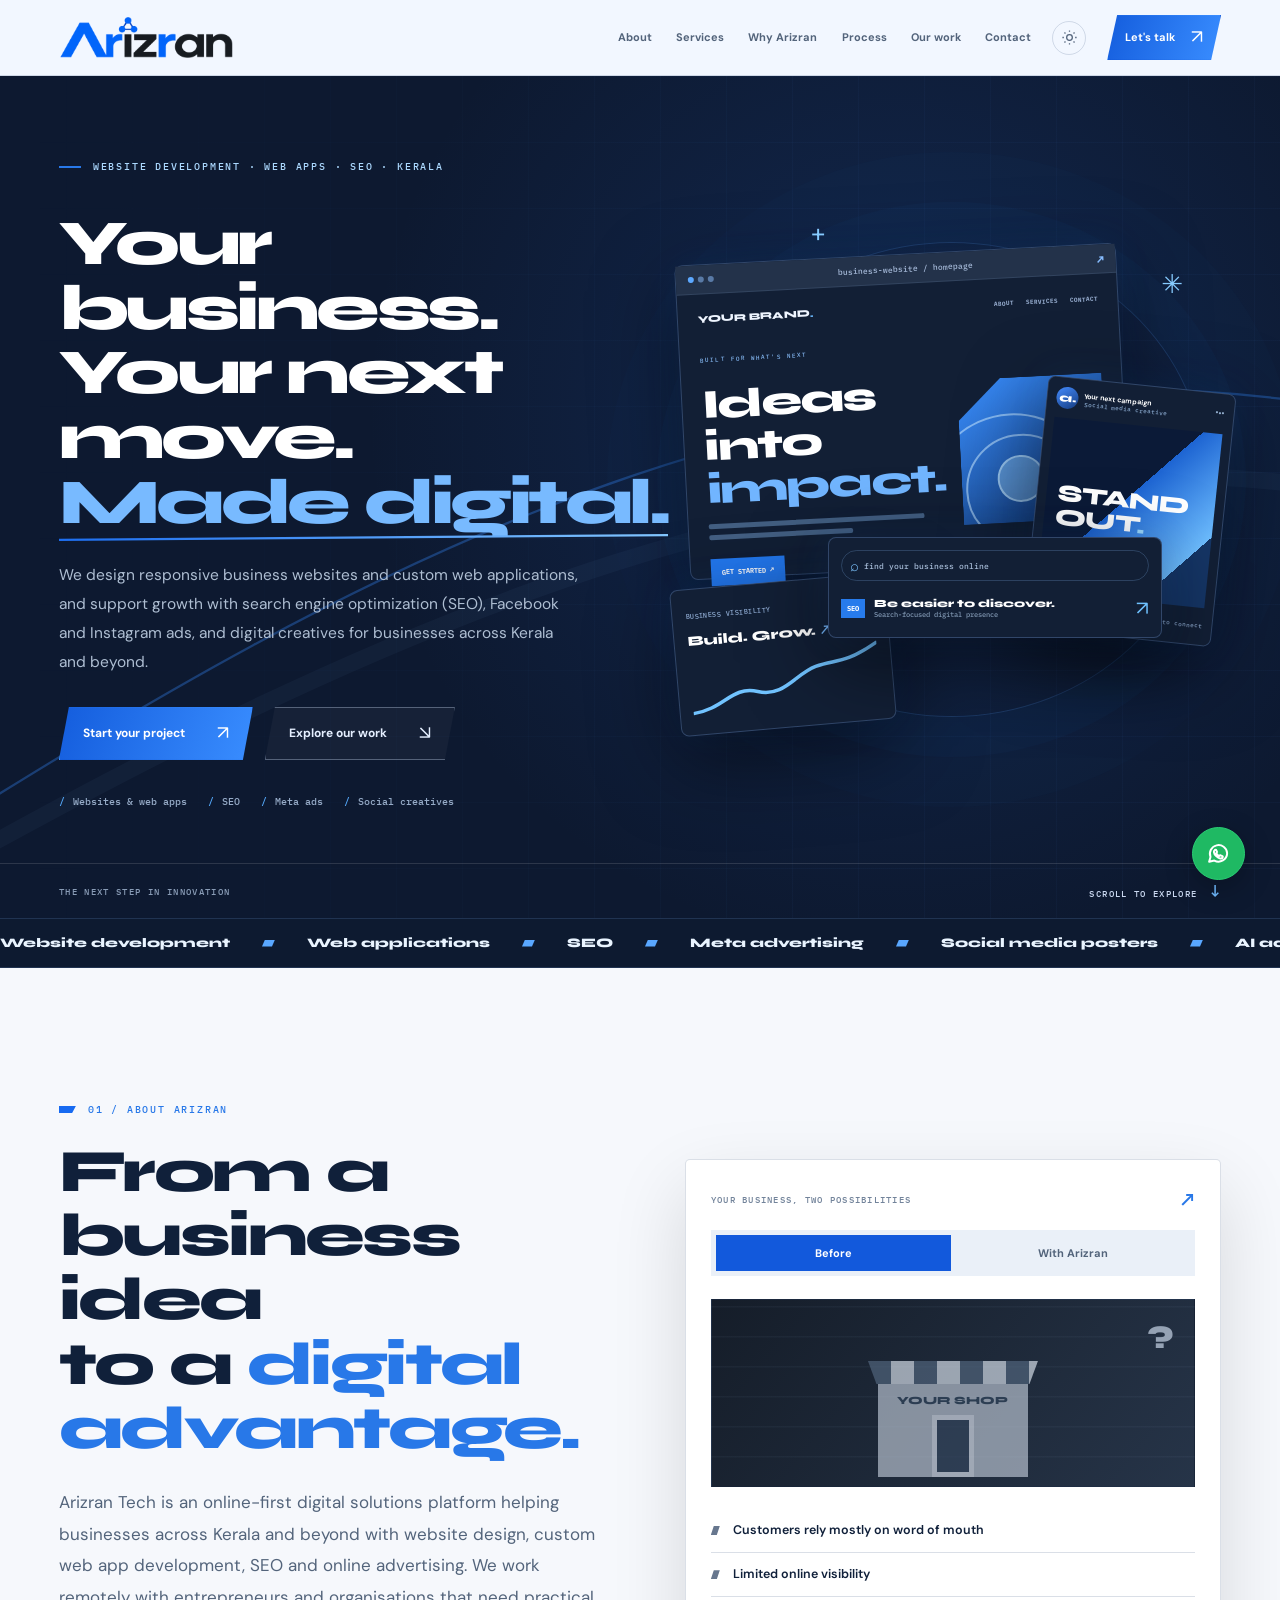
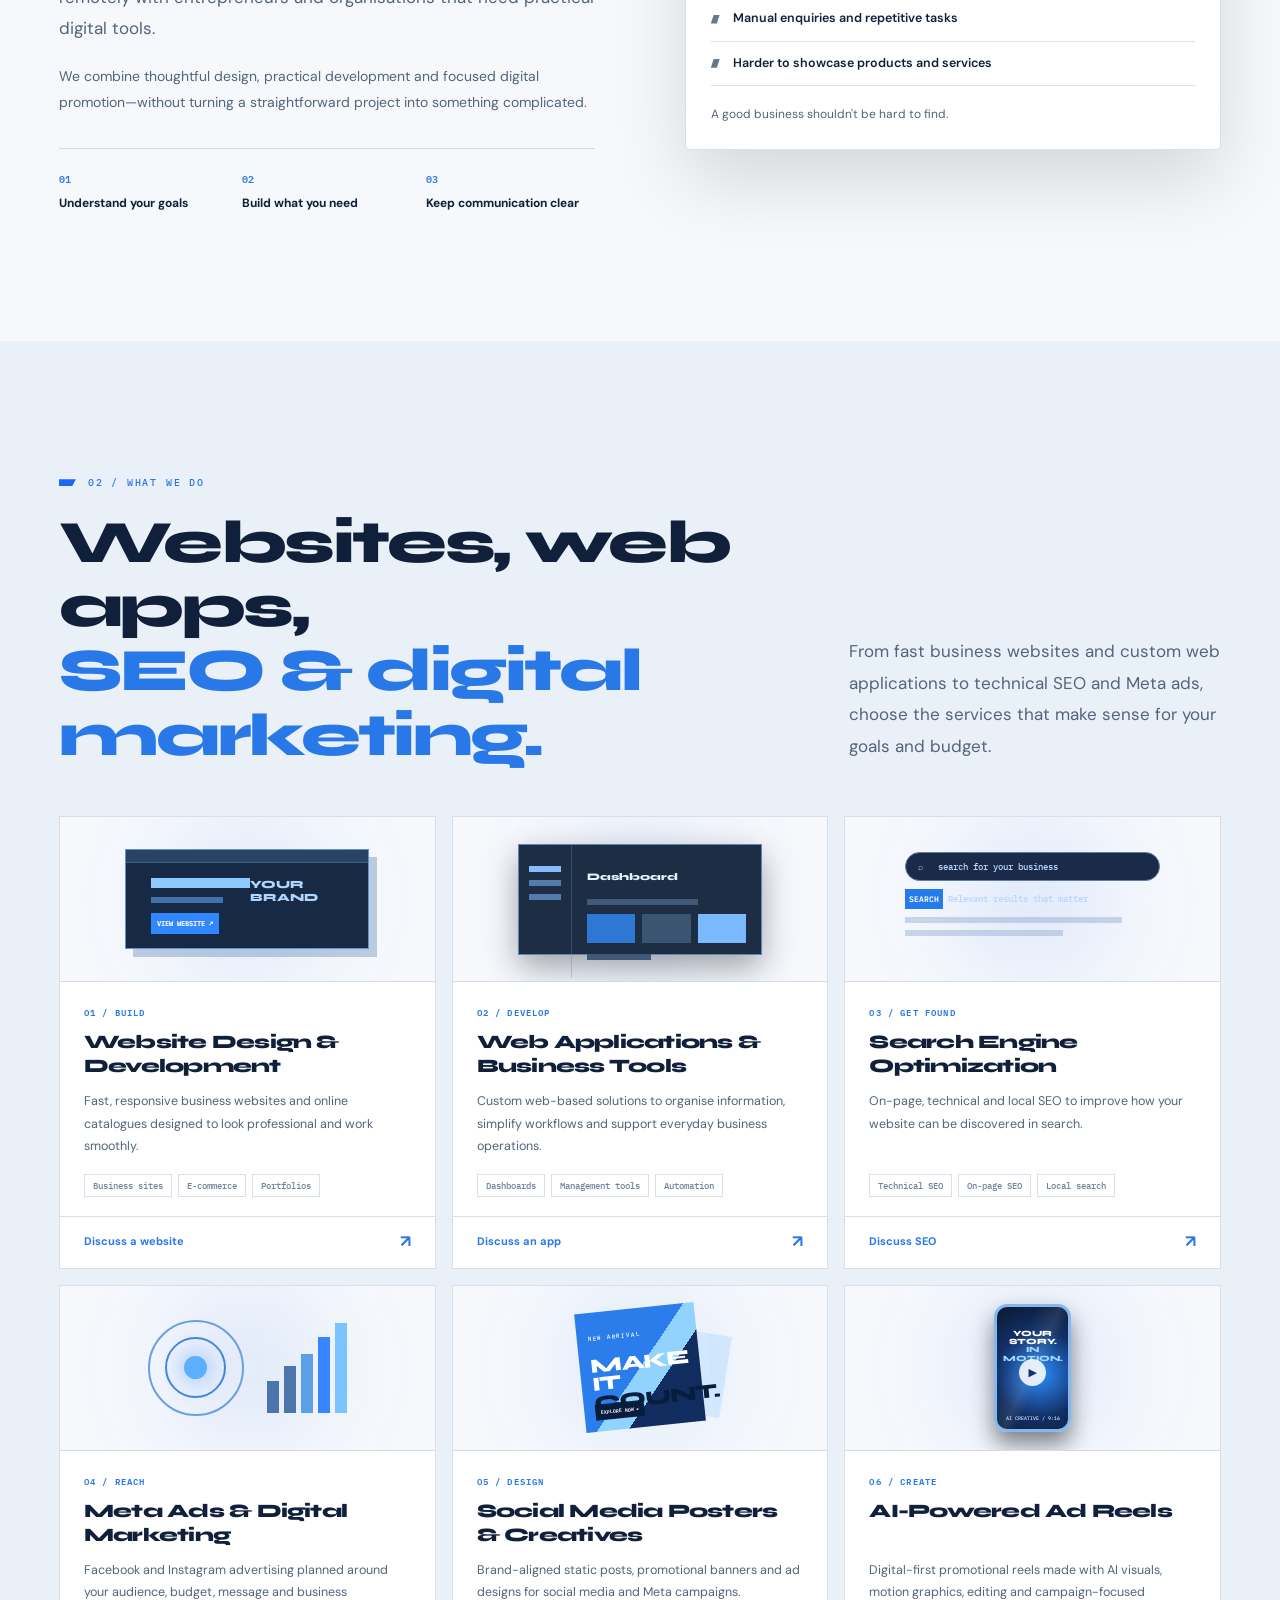
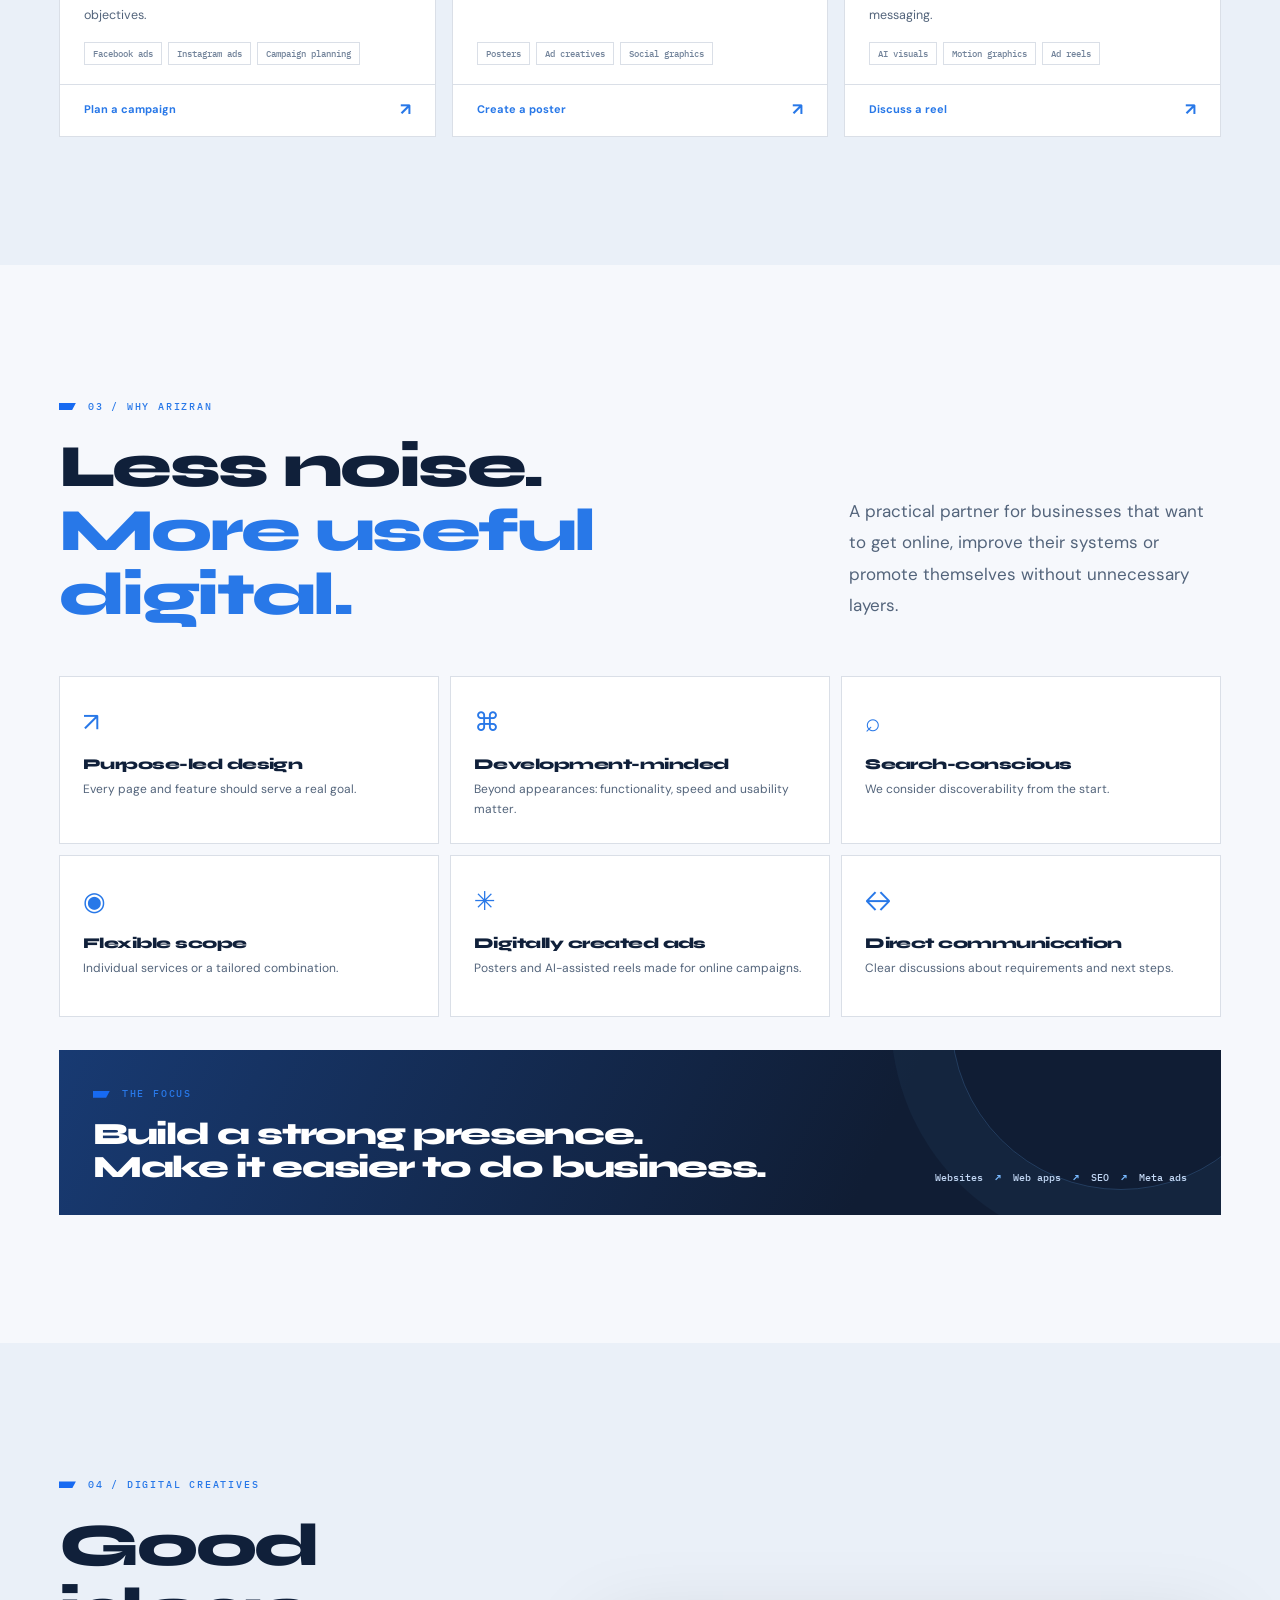
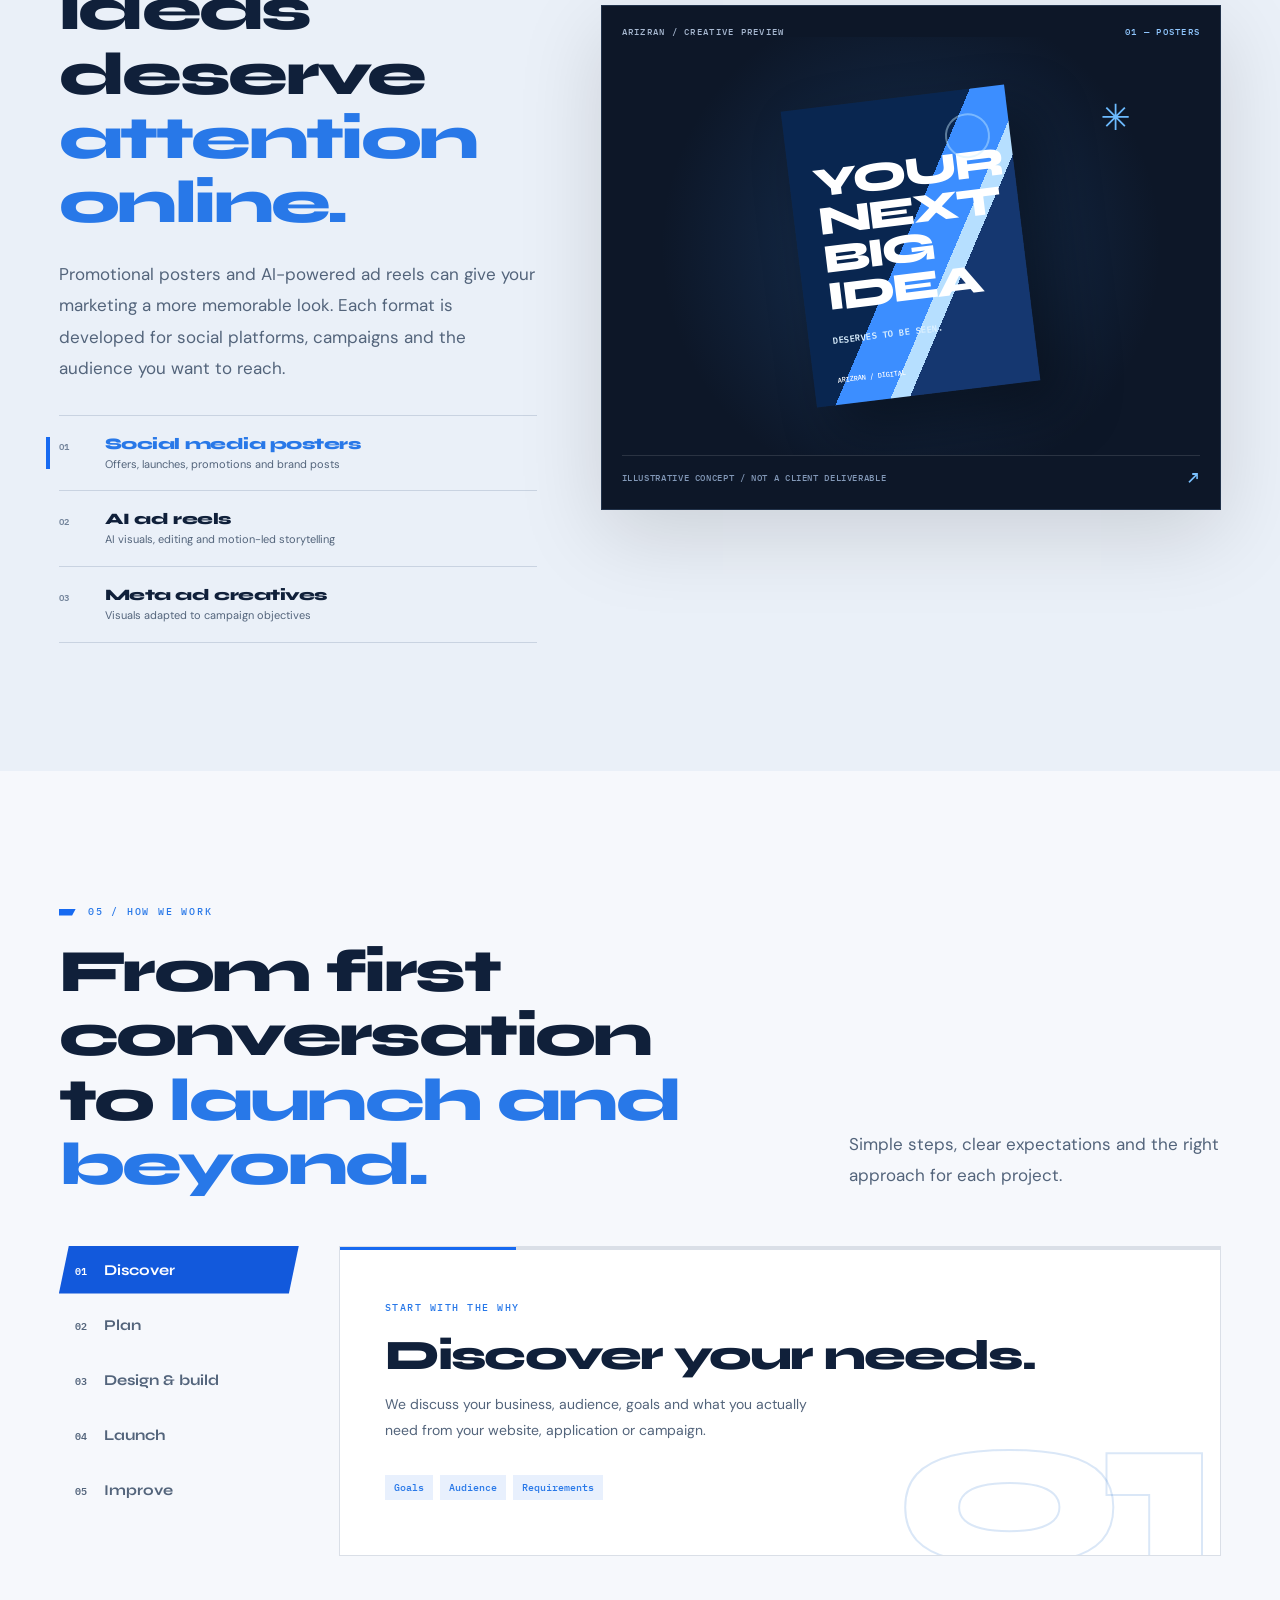
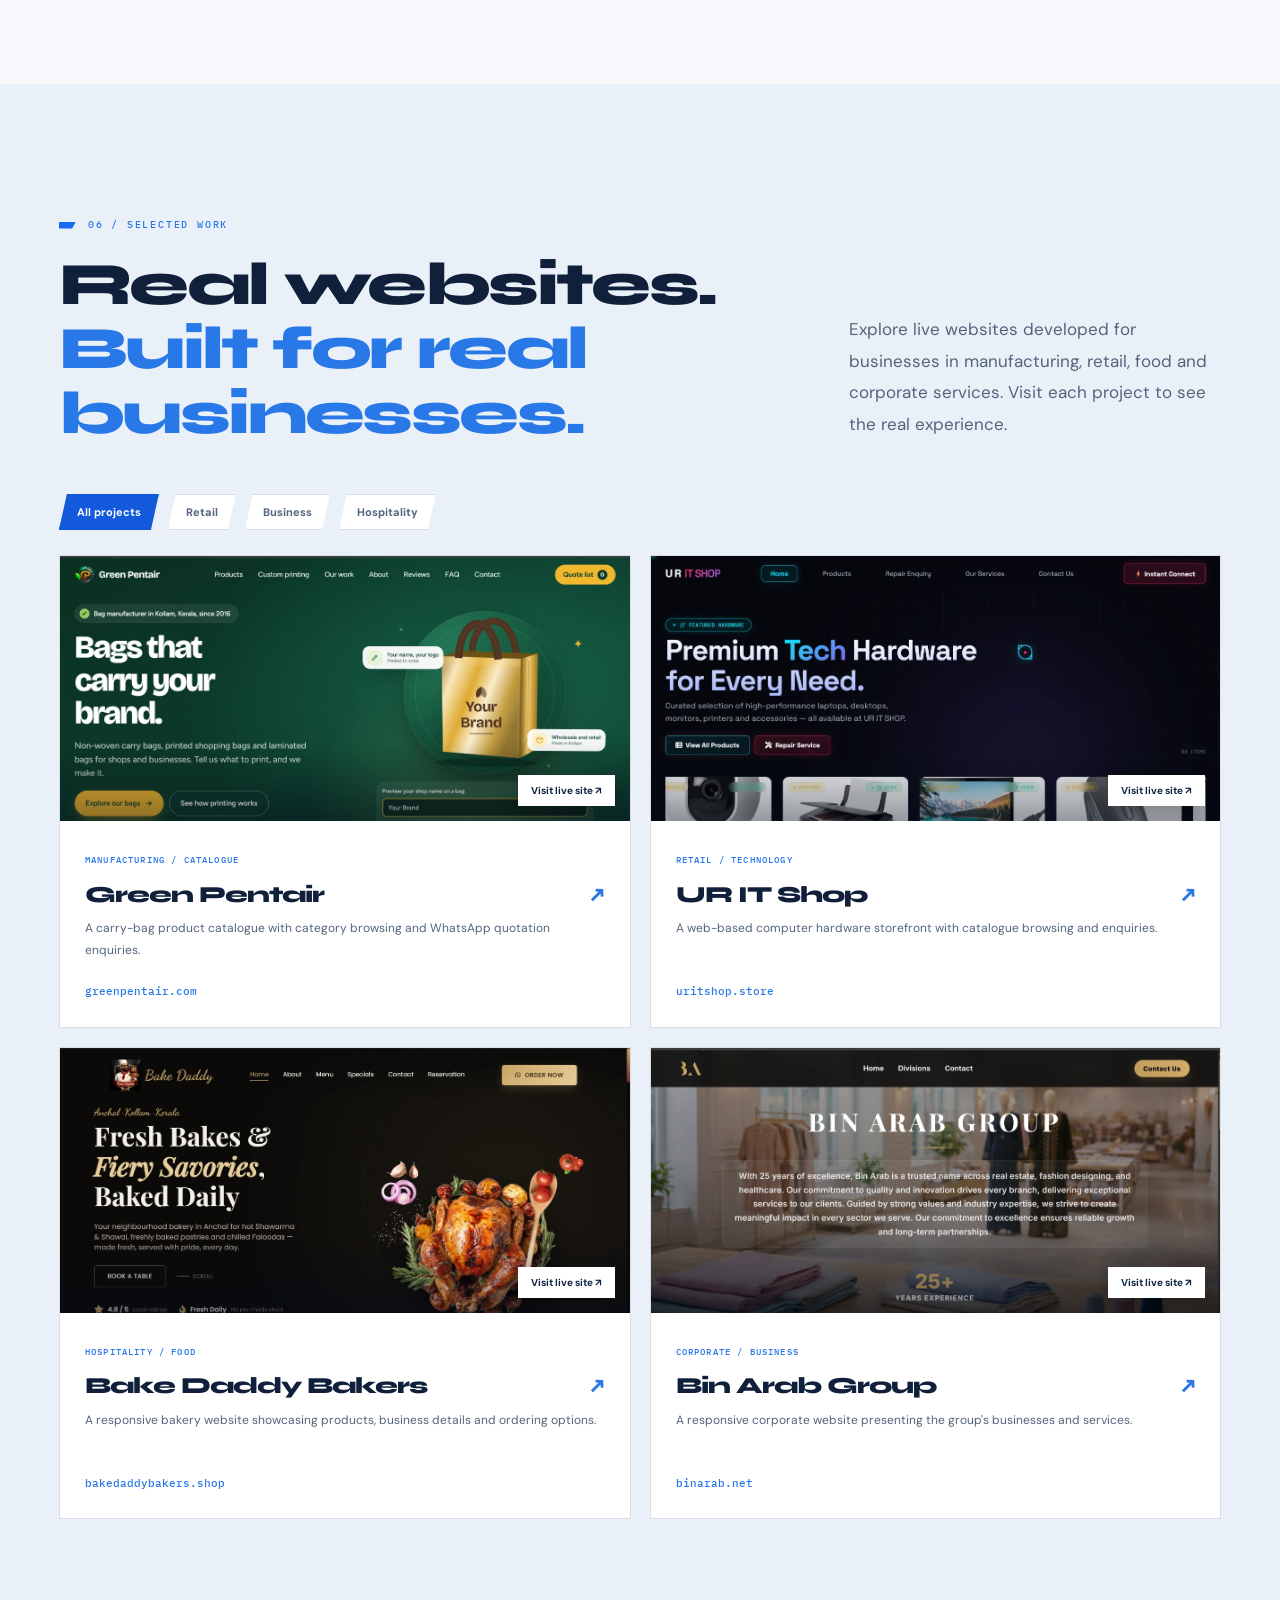
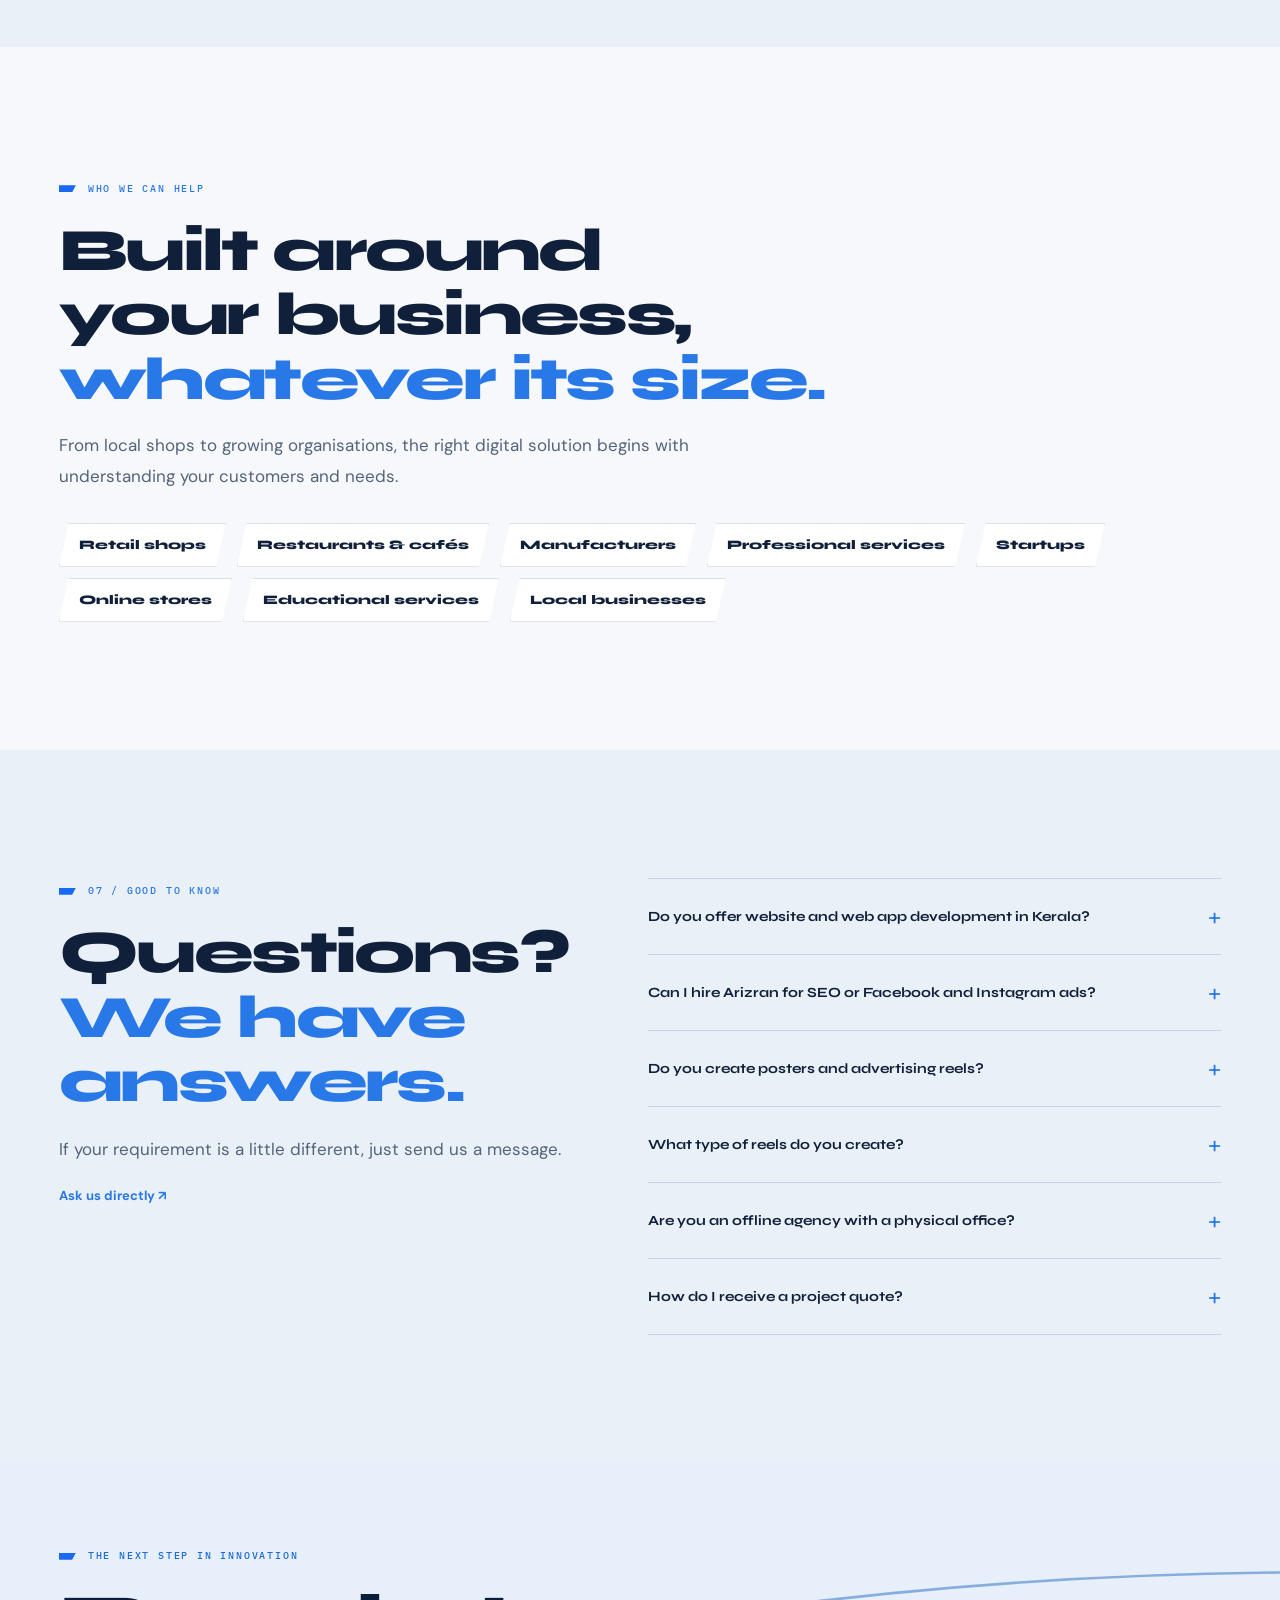
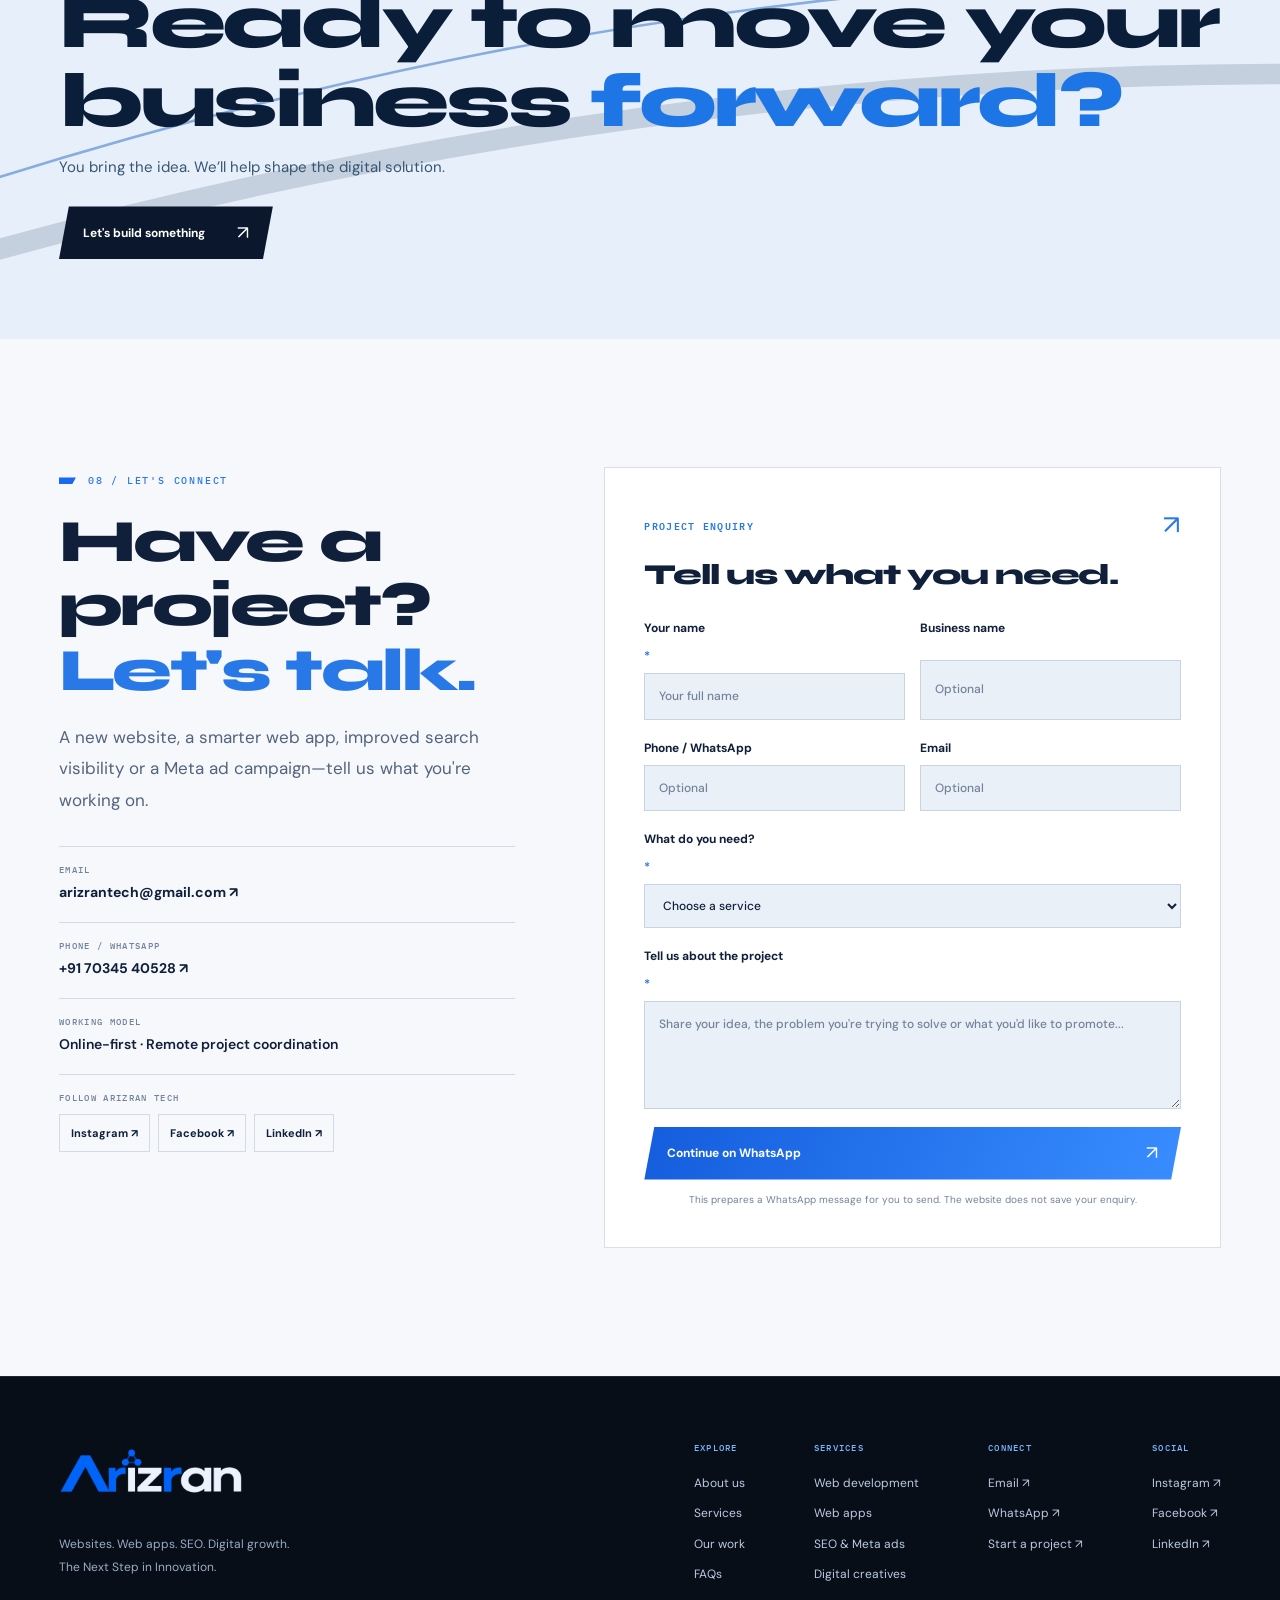
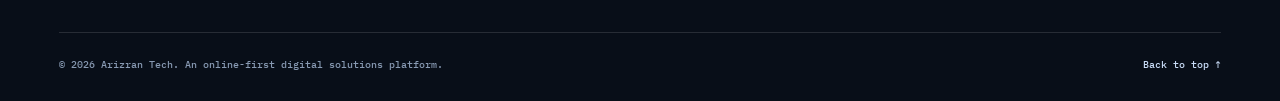
==== index.html @ c880c3d4 "Initial Arizran Tech website deployment" ====
<!doctype html>
<html lang="en-IN"  data-theme="light">
<head>
  <meta charset="utf-8">
  <meta name="viewport" content="width=device-width,initial-scale=1">
  <meta name="theme-color" content="#f6f8fc">
  <meta name="description" content="Arizran Tech builds responsive websites and custom web apps, with SEO, Meta ads, social media posters and AI ad reels for businesses across Kerala and beyond.">
  <meta name="robots" content="index,follow,max-image-preview:large">
  <link rel="canonical" href="https://www.arizrantech.com/">
  <meta property="og:type" content="website">
  <meta property="og:locale" content="en_IN">
  <meta property="og:site_name" content="Arizran Tech">
  <meta property="og:title" content="Website Development, Web Apps &amp; SEO in Kerala | Arizran Tech">
  <meta property="og:description" content="Arizran Tech builds responsive websites and custom web apps, with SEO, Meta ads, social media posters and AI ad reels for businesses across Kerala and beyond.">
  <meta property="og:url" content="https://www.arizrantech.com/">
  <meta property="og:image" content="https://www.arizrantech.com/assets/arizran-social-preview.jpg">
  <meta property="og:image:width" content="1200">
  <meta property="og:image:height" content="630">
  <meta property="og:image:alt" content="Arizran Tech — Websites, Web Apps and Digital Growth">
  <meta name="twitter:card" content="summary_large_image">
  <meta name="twitter:title" content="Website Development, Web Apps &amp; SEO in Kerala | Arizran Tech">
  <meta name="twitter:description" content="Arizran Tech builds responsive websites and custom web apps, with SEO, Meta ads, social media posters and AI ad reels for businesses across Kerala and beyond.">
  <meta name="twitter:image" content="https://www.arizrantech.com/assets/arizran-social-preview.jpg">
  <title>Website Development, Web Apps &amp; SEO in Kerala | Arizran Tech</title>
  <link rel="preconnect" href="https://fonts.googleapis.com">
  <link rel="preconnect" href="https://fonts.gstatic.com" crossorigin>
  <link href="https://fonts.googleapis.com/css2?family=DM+Sans:wght@400;500;600;700&family=IBM+Plex+Mono:wght@400;500;600&family=Syne:wght@500;600;700;800&display=swap" rel="stylesheet">
  <link rel="icon" href="assets/favicon.png" type="image/png">
  <link rel="stylesheet" href="styles.css">
  <script type="application/ld+json">
{
  "@context": "https://schema.org",
  "@graph": [
    {
      "@type": "Organization",
      "@id": "https://www.arizrantech.com/#organization",
      "name": "Arizran Tech",
      "url": "https://www.arizrantech.com/",
      "description": "Online-first platform offering website and web application development, SEO, Meta ads and digital ad creatives.",
      "logo": "https://www.arizrantech.com/assets/arizran-logo.png",
      "image": "https://www.arizrantech.com/assets/arizran-social-preview.jpg",
      "email": "arizrantech@gmail.com",
      "telephone": "+91-70345-40528",
      "sameAs": [
        "https://www.instagram.com/arizrantech/",
        "https://www.facebook.com/profile.php?id=61595785553308",
        "https://www.linkedin.com/company/arizran-tech"
      ],
      "contactPoint": [
        {
          "@type": "ContactPoint",
          "contactType": "sales",
          "email": "arizrantech@gmail.com",
          "telephone": "+91-70345-40528"
        }
      ]
    },
    {
      "@type": "WebSite",
      "@id": "https://www.arizrantech.com/#website",
      "url": "https://www.arizrantech.com/",
      "name": "Arizran Tech",
      "description": "Website development, web applications and digital marketing services in Kerala.",
      "inLanguage": "en-IN",
      "publisher": {
        "@id": "https://www.arizrantech.com/#organization"
      }
    },
    {
      "@type": "WebPage",
      "@id": "https://www.arizrantech.com/#webpage",
      "url": "https://www.arizrantech.com/",
      "name": "Website Development, Web Apps & SEO in Kerala | Arizran Tech",
      "description": "Arizran Tech builds responsive websites and custom web apps, with SEO, Meta ads, social media posters and AI ad reels for businesses across Kerala and beyond.",
      "isPartOf": {
        "@id": "https://www.arizrantech.com/#website"
      },
      "about": {
        "@id": "https://www.arizrantech.com/#organization"
      },
      "inLanguage": "en-IN"
    },
    {
      "@type": "OfferCatalog",
      "@id": "https://www.arizrantech.com/#services",
      "name": "Arizran Tech digital services",
      "itemListElement": [
        {
          "@type": "Offer",
          "itemOffered": {
            "@type": "Service",
            "name": "Website Design and Development",
            "provider": {
              "@id": "https://www.arizrantech.com/#organization"
            },
            "areaServed": {
              "@type": "AdministrativeArea",
              "name": "Kerala, India"
            }
          }
        },
        {
          "@type": "Offer",
          "itemOffered": {
            "@type": "Service",
            "name": "Custom Web Application Development",
            "provider": {
              "@id": "https://www.arizrantech.com/#organization"
            },
            "areaServed": {
              "@type": "AdministrativeArea",
              "name": "Kerala, India"
            }
          }
        },
        {
          "@type": "Offer",
          "itemOffered": {
            "@type": "Service",
            "name": "Search Engine Optimization (SEO)",
            "provider": {
              "@id": "https://www.arizrantech.com/#organization"
            },
            "areaServed": {
              "@type": "AdministrativeArea",
              "name": "Kerala, India"
            }
          }
        },
        {
          "@type": "Offer",
          "itemOffered": {
            "@type": "Service",
            "name": "Meta Ads and Digital Marketing",
            "provider": {
              "@id": "https://www.arizrantech.com/#organization"
            },
            "areaServed": {
              "@type": "AdministrativeArea",
              "name": "Kerala, India"
            }
          }
        },
        {
          "@type": "Offer",
          "itemOffered": {
            "@type": "Service",
            "name": "Social Media Poster and Ad Creative Design",
            "provider": {
              "@id": "https://www.arizrantech.com/#organization"
            },
            "areaServed": {
              "@type": "AdministrativeArea",
              "name": "Kerala, India"
            }
          }
        },
        {
          "@type": "Offer",
          "itemOffered": {
            "@type": "Service",
            "name": "AI-Powered Promotional Ad Reels",
            "provider": {
              "@id": "https://www.arizrantech.com/#organization"
            },
            "areaServed": {
              "@type": "AdministrativeArea",
              "name": "Kerala, India"
            }
          }
        }
      ]
    }
  ]
}
  </script>
  <script src="script.js" defer></script>
</head>
<body id="top">
  <a class="skip-link" href="#main">Skip to content</a>

  <header class="header">
    <div class="wrap header-inner">
      <a class="brand brand-logo" href="#top" aria-label="Arizran Tech, back to top">
        <img class="brand-logo-image logo-for-dark" src="assets/arizran-logo-on-dark.png" alt="" width="174" height="54">
        <img class="brand-logo-image logo-for-light" src="assets/arizran-logo.png" alt="" width="174" height="54">
      </a>
      <nav class="nav" id="nav" aria-label="Main navigation">
        <a href="#about">About</a><a href="#services">Services</a><a href="#approach">Why Arizran</a><a href="#process">Process</a><a href="#work">Our work</a><a href="#contact">Contact</a>
      </nav>
      <button type="button" class="theme-toggle" id="theme-toggle" aria-label="Switch to light theme" title="Change theme">
        <svg aria-hidden="true" viewBox="0 0 24 24" fill="none" stroke="currentColor" stroke-width="1.8"><circle cx="12" cy="12" r="4"/><path d="M12 2v2m0 16v2M4.9 4.9l1.4 1.4m11.4 11.4 1.4 1.4M2 12h2m16 0h2M4.9 19.1l1.4-1.4M17.7 6.3l1.4-1.4"/></svg>
      </button>
      <a class="btn btn-small btn-blue header-cta" href="#contact">Let's talk <span aria-hidden="true">↗</span></a>
      <button class="menu-toggle" id="menu-toggle" type="button" aria-label="Open navigation" aria-expanded="false" aria-controls="nav"><span></span><span></span><span></span></button>
    </div>
    <div class="scroll-progress" id="scroll-progress" aria-hidden="true"></div>
  </header>

  <main id="main">
    <section class="hero" aria-labelledby="hero-heading">
      <div class="hero-grid" aria-hidden="true"></div>
      <div class="hero-glow" aria-hidden="true"></div>
      <svg class="hero-arc" viewBox="0 0 1400 760" preserveAspectRatio="xMidYMid slice" aria-hidden="true"><path d="M-130 800 C210 615 800 115 1500 340"/><path d="M-160 845 C210 650 850 205 1510 415"/></svg>
      <div class="wrap hero-layout">
        <div class="hero-copy">
          <p class="eyebrow eyebrow-bright"><span class="eyebrow-line"></span> WEBSITE DEVELOPMENT · WEB APPS · SEO · KERALA</p>
          <h1 id="hero-heading">Your business.<br>Your next move.<br><em>Made digital.</em></h1>
          <p class="hero-text">We design responsive business websites and custom web applications, and support growth with search engine optimization (SEO), Facebook and Instagram ads, and digital creatives for businesses across Kerala and beyond.</p>
          <div class="button-row"><a class="btn btn-blue" href="#contact">Start your project <span aria-hidden="true">↗</span></a><a class="btn btn-outline" href="#work">Explore our work <span aria-hidden="true">↘</span></a></div>
          <div class="hero-tags" aria-label="Our focus"><span>Websites &amp; web apps</span><span>SEO</span><span>Meta ads</span><span>Social creatives</span></div>
        </div>
        <div class="hero-visual" id="hero-visual" aria-label="Illustration of a website, search results and digital advertising" role="img">
          <div class="visual-halo"></div>
          <div class="mock-browser float-card" data-depth="9">
            <div class="mock-top"><div class="window-dots"><i></i><i></i><i></i></div><span>business-website / homepage</span><b>↗</b></div>
            <div class="mock-page"><div class="mock-nav"><b>YOUR BRAND<span>.</span></b><span>ABOUT &nbsp; SERVICES &nbsp; CONTACT</span></div><div class="mock-page-main"><div><span class="mini-kicker">BUILT FOR WHAT'S NEXT</span><h3>Ideas into<br><em>impact.</em></h3><div class="mock-line"></div><div class="mock-line short"></div><div class="mock-button">GET STARTED ↗</div></div><div class="mock-shape"><span></span><span></span><span></span></div></div></div>
          </div>
          <div class="mock-search float-card" data-depth="18"><div class="search-bar"><span>⌕</span> find your business online</div><div class="search-result"><span class="search-rank">SEO</span><div><strong>Be easier to discover.</strong><small>Search-focused digital presence</small></div><span class="rise-arrow">↗</span></div></div>
          <div class="mock-social float-card" data-depth="22"><div class="social-head"><span class="social-avatar">a.</span><div><strong>Your next campaign</strong><small>Social media creative</small></div><span>•••</span></div><div class="social-art"><span>STAND<br>OUT<span class="accent-dot">.</span></span><i>01 / CREATIVE</i></div><div class="social-foot"><span>♡ &nbsp; ◇ &nbsp; ↗</span><small>Designed to connect</small></div></div>
          <div class="mock-metric float-card" data-depth="12"><span>BUSINESS VISIBILITY</span><strong>Build. Grow. <b>↗</b></strong><svg viewBox="0 0 160 54" aria-hidden="true"><path d="M0 50 C27 48 34 29 56 36 S89 24 107 19 S130 20 160 3" fill="none" stroke="currentColor" stroke-width="3" stroke-linecap="round"/></svg></div>
          <div class="visual-star star-a" aria-hidden="true">✳</div><div class="visual-star star-b" aria-hidden="true">+</div>
        </div>
      </div>
      <div class="wrap hero-end"><span>THE NEXT STEP IN INNOVATION</span><a href="#about">SCROLL TO EXPLORE <span aria-hidden="true">↓</span></a></div>
    </section>

    <div class="ticker" aria-label="Services"><div class="ticker-track" aria-hidden="true"><div class="ticker-sequence"><span>Website development</span><span>Web applications</span><span>SEO</span><span>Meta advertising</span><span>Social media posters</span><span>AI ad creatives</span></div><div class="ticker-sequence"><span>Website development</span><span>Web applications</span><span>SEO</span><span>Meta advertising</span><span>Social media posters</span><span>AI ad creatives</span></div></div></div>

    <section id="about" class="section about-section">
      <div class="wrap about-layout">
        <div class="section-intro reveal"><span class="eyebrow">01 / ABOUT ARIZRAN</span><h2>From a business idea<br>to a <em>digital advantage.</em></h2><p class="lead">Arizran Tech is an online-first digital solutions platform helping businesses across Kerala and beyond with website design, custom web app development, SEO and online advertising. We work remotely with entrepreneurs and organisations that need practical digital tools.</p><p class="body-copy">We combine thoughtful design, practical development and focused digital promotion—without turning a straightforward project into something complicated.</p>
          <div class="about-principles"><div><b>01</b><span>Understand your goals</span></div><div><b>02</b><span>Build what you need</span></div><div><b>03</b><span>Keep communication clear</span></div></div>
        </div>
        <div class="before-after reveal" id="before-after">
          <div class="ba-top"><span>YOUR BUSINESS, TWO POSSIBILITIES</span><span class="ba-corner">↗</span></div>
          <div class="ba-tabs" role="group" aria-label="Compare your business presence"><button type="button" class="active" data-state="before" aria-pressed="true">Before</button><button type="button" data-state="after" aria-pressed="false">With Arizran</button></div>
          <div class="ba-panel" data-ba="before"><div class="ba-art before-art"><div class="ba-store"><div class="ba-awning"></div><div class="ba-door"></div><div class="ba-shop-label">YOUR SHOP</div></div><span class="ba-question">?</span></div><ul><li>Customers rely mostly on word of mouth</li><li>Limited online visibility</li><li>Manual enquiries and repetitive tasks</li><li>Harder to showcase products and services</li></ul><p class="ba-caption">A good business shouldn't be hard to find.</p></div>
          <div class="ba-panel" data-ba="after" hidden><div class="ba-art after-art"><div class="ba-window"><span>yourbusiness.com</span><strong>Your brand.<br>Online.</strong><b>EXPLORE →</b></div><div class="ba-stats">↗<span>BETTER<br>CONNECTED</span></div></div><ul><li>A website customers can explore anytime</li><li>Search visibility through SEO</li><li>Smarter forms, workflows and web tools</li><li>Targeted Meta ads and digital creatives</li></ul><p class="ba-caption">Digital tools designed around real business needs.</p></div>
        </div>
      </div>
    </section>

    <section id="services" class="section services-section section-alt">
      <div class="wrap">
        <div class="section-heading reveal"><div><span class="eyebrow">02 / WHAT WE DO</span><h2>Websites, web apps,<br><em>SEO &amp; digital marketing.</em></h2></div><p class="lead">From fast business websites and custom web applications to technical SEO and Meta ads, choose the services that make sense for your goals and budget.</p></div>
        <div class="service-grid">
          <article class="service-card reveal"><div class="service-visual web-visual" aria-hidden="true"><div class="web-mini"><div></div><span></span><strong>YOUR BRAND</strong><b>VIEW WEBSITE ↗</b></div></div><span class="service-label">01 / BUILD</span><h3>Website Design &amp; Development</h3><p>Fast, responsive business websites and online catalogues designed to look professional and work smoothly.</p><div class="service-tags"><span>Business sites</span><span>E-commerce</span><span>Portfolios</span></div><a href="#contact">Discuss a website <span>↗</span></a></article>
          <article class="service-card reveal"><div class="service-visual app-visual" aria-hidden="true"><div class="app-mini"><div class="app-side"><i></i><i></i><i></i></div><div class="app-main"><b>Dashboard</b><span></span><div><i></i><i></i><i></i></div><span class="short"></span></div></div></div><span class="service-label">02 / DEVELOP</span><h3>Web Applications &amp; Business Tools</h3><p>Custom web-based solutions to organise information, simplify workflows and support everyday business operations.</p><div class="service-tags"><span>Dashboards</span><span>Management tools</span><span>Automation</span></div><a href="#contact">Discuss an app <span>↗</span></a></article>
          <article class="service-card reveal"><div class="service-visual seo-visual" aria-hidden="true"><div class="seo-mini"><div>⌕ &nbsp; search for your business</div><p><span>SEARCH</span> Relevant results that matter</p><i></i><i></i></div></div><span class="service-label">03 / GET FOUND</span><h3>Search Engine Optimization</h3><p>On-page, technical and local SEO to improve how your website can be discovered in search.</p><div class="service-tags"><span>Technical SEO</span><span>On-page SEO</span><span>Local search</span></div><a href="#contact">Discuss SEO <span>↗</span></a></article>
          <article class="service-card reveal"><div class="service-visual ads-visual" aria-hidden="true"><div class="ads-mini"><div class="target-ring"><span></span></div><div class="ads-bars"><i></i><i></i><i></i><i></i><i></i></div></div></div><span class="service-label">04 / REACH</span><h3>Meta Ads &amp; Digital Marketing</h3><p>Facebook and Instagram advertising planned around your audience, budget, message and business objectives.</p><div class="service-tags"><span>Facebook ads</span><span>Instagram ads</span><span>Campaign planning</span></div><a href="#contact">Plan a campaign <span>↗</span></a></article>
          <article class="service-card reveal"><div class="service-visual poster-visual" aria-hidden="true"><div class="poster-mini"><i>NEW ARRIVAL</i><strong>MAKE<br>IT<br><span>COUNT.</span></strong><b>EXPLORE NOW →</b></div><div class="poster-pin"></div></div><span class="service-label">05 / DESIGN</span><h3>Social Media Posters &amp; Creatives</h3><p>Brand-aligned static posts, promotional banners and ad designs for social media and Meta campaigns.</p><div class="service-tags"><span>Posters</span><span>Ad creatives</span><span>Social graphics</span></div><a href="#contact">Create a poster <span>↗</span></a></article>
          <article class="service-card reveal"><div class="service-visual reel-visual" aria-hidden="true"><div class="reel-phone"><div class="reel-sheen"></div><b>YOUR STORY.<br><em>IN MOTION.</em></b><span>▶</span><small>AI CREATIVE / 9:16</small></div></div><span class="service-label">06 / CREATE</span><h3>AI-Powered Ad Reels</h3><p>Digital-first promotional reels made with AI visuals, motion graphics, editing and campaign-focused messaging.</p><div class="service-tags"><span>AI visuals</span><span>Motion graphics</span><span>Ad reels</span></div><a href="#contact">Discuss a reel <span>↗</span></a></article>
        </div>
      </div>
    </section>

    <section id="approach" class="section approach-section">
      <div class="wrap">
        <div class="section-heading reveal"><div><span class="eyebrow">03 / WHY ARIZRAN</span><h2>Less noise.<br><em>More useful digital.</em></h2></div><p class="lead">A practical partner for businesses that want to get online, improve their systems or promote themselves without unnecessary layers.</p></div>
        <div class="reasons-grid"><div class="reason reveal"><span>↗</span><h3>Purpose-led design</h3><p>Every page and feature should serve a real goal.</p></div><div class="reason reveal"><span>⌘</span><h3>Development-minded</h3><p>Beyond appearances: functionality, speed and usability matter.</p></div><div class="reason reveal"><span>⌕</span><h3>Search-conscious</h3><p>We consider discoverability from the start.</p></div><div class="reason reveal"><span>◉</span><h3>Flexible scope</h3><p>Individual services or a tailored combination.</p></div><div class="reason reveal"><span>✳</span><h3>Digitally created ads</h3><p>Posters and AI-assisted reels made for online campaigns.</p></div><div class="reason reveal"><span>↔</span><h3>Direct communication</h3><p>Clear discussions about requirements and next steps.</p></div></div>
        <div class="focus-banner reveal"><div><span class="eyebrow">THE FOCUS</span><h3>Build a strong presence.<br>Make it easier to do business.</h3></div><p>Websites <b>↗</b> Web apps <b>↗</b> SEO <b>↗</b> Meta ads</p></div>
      </div>
    </section>

    <section id="creative" class="section creative-section section-alt">
      <div class="wrap creative-layout"><div class="creative-copy reveal"><span class="eyebrow">04 / DIGITAL CREATIVES</span><h2>Good ideas deserve<br><em>attention online.</em></h2><p class="lead">Promotional posters and AI-powered ad reels can give your marketing a more memorable look. Each format is developed for social platforms, campaigns and the audience you want to reach.</p><div class="creative-options" role="group" aria-label="Explore our digital creative formats"><button type="button" class="selected" data-creative="poster" aria-pressed="true"><span>01</span><strong>Social media posters</strong><small>Offers, launches, promotions and brand posts</small></button><button type="button" data-creative="reel" aria-pressed="false"><span>02</span><strong>AI ad reels</strong><small>AI visuals, editing and motion-led storytelling</small></button><button type="button" data-creative="campaign" aria-pressed="false"><span>03</span><strong>Meta ad creatives</strong><small>Visuals adapted to campaign objectives</small></button></div></div>
        <div class="creative-preview reveal"><div class="preview-top"><span>ARIZRAN / CREATIVE PREVIEW</span><span class="preview-index" id="preview-index">01 — POSTERS</span></div><div class="creative-scene scene-poster active" data-scene="poster"><div class="large-poster"><span>YOUR NEXT<br>BIG IDEA</span><em>DESERVES TO BE SEEN.</em><i>ARIZRAN / DIGITAL</i></div><span class="floating-spark">✳</span></div><div class="creative-scene scene-reel" data-scene="reel" hidden><div class="large-reel"><span>AI / DIGITAL REEL</span><strong>MAKE<br>YOUR BRAND<br><em>MOVE.</em></strong><div>▶</div><small>9:16 VERTICAL CREATIVE</small></div></div><div class="creative-scene scene-campaign" data-scene="campaign" hidden><div class="campaign-card"><span>CAMPAIGN CREATIVE</span><strong>THE RIGHT<br>MESSAGE.<br><em>THE RIGHT PEOPLE.</em></strong><div class="campaign-btn">LEARN MORE ↗</div></div></div><div class="preview-bottom"><span>ILLUSTRATIVE CONCEPT / NOT A CLIENT DELIVERABLE</span><span>↗</span></div></div>
      </div>
    </section>

    <section id="process" class="section process-section">
      <div class="wrap"><div class="section-heading reveal"><div><span class="eyebrow">05 / HOW WE WORK</span><h2>From first conversation<br>to <em>launch and beyond.</em></h2></div><p class="lead">Simple steps, clear expectations and the right approach for each project.</p></div><div class="process-layout reveal"><div class="process-tabs" role="group" aria-label="Project process steps"><button type="button" class="active" data-step="0" aria-pressed="true"><span>01</span> Discover</button><button type="button" data-step="1" aria-pressed="false"><span>02</span> Plan</button><button type="button" data-step="2" aria-pressed="false"><span>03</span> Design &amp; build</button><button type="button" data-step="3" aria-pressed="false"><span>04</span> Launch</button><button type="button" data-step="4" aria-pressed="false"><span>05</span> Improve</button></div><div class="process-detail"><div class="process-progress"><span id="process-progress-fill"></span></div><div class="process-number" id="process-number">01</div><span class="process-label" id="process-label">START WITH THE WHY</span><h3 id="process-title">Discover your needs.</h3><p id="process-description">We discuss your business, audience, goals and what you actually need from your website, application or campaign.</p><div class="process-keywords" id="process-keywords"><span>Goals</span><span>Audience</span><span>Requirements</span></div></div></div></div>
    </section>

    <section id="work" class="section work-section section-alt">
      <div class="wrap"><div class="section-heading reveal"><div><span class="eyebrow">06 / SELECTED WORK</span><h2>Real websites.<br><em>Built for real businesses.</em></h2></div><p class="lead">Explore live websites developed for businesses in manufacturing, retail, food and corporate services. Visit each project to see the real experience.</p></div><div class="project-filters reveal" role="group" aria-label="Filter portfolio"><button type="button" class="active" data-filter="all" aria-pressed="true">All projects</button><button type="button" data-filter="retail" aria-pressed="false">Retail</button><button type="button" data-filter="business" aria-pressed="false">Business</button><button type="button" data-filter="hospitality" aria-pressed="false">Hospitality</button></div>
        <div class="portfolio-grid" id="portfolio-grid">
          <article class="project-card reveal featured" data-category="business"><a class="project-visual pv-green" href="https://www.greenpentair.com/" target="_blank" rel="noopener noreferrer" aria-label="Visit Green Pentair website"><img src="assets/greenpentair.webp" width="1265" height="663" loading="lazy" decoding="async" alt="Screenshot of the live Green Pentair website homepage" class="project-real-image"><span class="project-open">Visit live site ↗</span></a><div class="project-copy"><span>MANUFACTURING / CATALOGUE</span><h3>Green Pentair <a href="https://www.greenpentair.com/" target="_blank" rel="noopener noreferrer" aria-label="Open Green Pentair">↗</a></h3><p>A carry-bag product catalogue with category browsing and WhatsApp quotation enquiries.</p><small>greenpentair.com</small></div></article>
          <article class="project-card reveal" data-category="retail"><a class="project-visual pv-ur" href="https://www.uritshop.store/" target="_blank" rel="noopener noreferrer" aria-label="Visit UR IT Shop website"><img src="assets/uritshop.webp" width="1267" height="487" loading="lazy" decoding="async" alt="Screenshot of the live UR IT Shop website homepage" class="project-real-image"><span class="project-open">Visit live site ↗</span></a><div class="project-copy"><span>RETAIL / TECHNOLOGY</span><h3>UR IT Shop <a href="https://www.uritshop.store/" target="_blank" rel="noopener noreferrer" aria-label="Open UR IT Shop">↗</a></h3><p>A web-based computer hardware storefront with catalogue browsing and enquiries.</p><small>uritshop.store</small></div></article>
          <article class="project-card reveal" data-category="hospitality"><a class="project-visual pv-bake" href="https://bakedaddybakers.shop/" target="_blank" rel="noopener noreferrer" aria-label="Visit Bake Daddy Bakers website"><img src="assets/bakedaddy.webp" width="1279" height="655" loading="lazy" decoding="async" alt="Screenshot of the live Bake Daddy Bakers website homepage" class="project-real-image"><span class="project-open">Visit live site ↗</span></a><div class="project-copy"><span>HOSPITALITY / FOOD</span><h3>Bake Daddy Bakers <a href="https://bakedaddybakers.shop/" target="_blank" rel="noopener noreferrer" aria-label="Open Bake Daddy Bakers">↗</a></h3><p>A responsive bakery website showcasing products, business details and ordering options.</p><small>bakedaddybakers.shop</small></div></article>
          <article class="project-card reveal" data-category="business"><a class="project-visual pv-bin" href="https://www.binarab.net/" target="_blank" rel="noopener noreferrer" aria-label="Visit Bin Arab Group website"><img src="assets/binarabgroups.webp" width="1269" height="663" loading="lazy" decoding="async" alt="Screenshot of the live Bin Arab Group website homepage" class="project-real-image"><span class="project-open">Visit live site ↗</span></a><div class="project-copy"><span>CORPORATE / BUSINESS</span><h3>Bin Arab Group <a href="https://www.binarab.net/" target="_blank" rel="noopener noreferrer" aria-label="Open Bin Arab Group">↗</a></h3><p>A responsive corporate website presenting the group's businesses and services.</p><small>binarab.net</small></div></article>
        </div>
      </div>
    </section>

    <section class="section sectors-section"><div class="wrap"><span class="eyebrow">WHO WE CAN HELP</span><h2>Built around your business,<br><em>whatever its size.</em></h2><p class="lead">From local shops to growing organisations, the right digital solution begins with understanding your customers and needs.</p><div class="sector-tags"><span>Retail shops</span><span>Restaurants &amp; cafés</span><span>Manufacturers</span><span>Professional services</span><span>Startups</span><span>Online stores</span><span>Educational services</span><span>Local businesses</span></div></div></section>

    <section id="faq" class="section faq-section section-alt"><div class="wrap faq-layout"><div class="reveal"><span class="eyebrow">07 / GOOD TO KNOW</span><h2>Questions?<br><em>We have answers.</em></h2><p class="lead">If your requirement is a little different, just send us a message.</p><a href="#contact" class="text-link">Ask us directly ↗</a></div><div class="faq-list reveal"><details><summary>Do you offer website and web app development in Kerala?<span>+</span></summary><p>Yes. We build responsive business websites, product catalogues, e-commerce experiences and custom web applications for clients across Kerala, with online project coordination.</p></details><details><summary>Can I hire Arizran for SEO or Facebook and Instagram ads?<span>+</span></summary><p>Yes. SEO and Meta advertising (Facebook and Instagram ads) are available as standalone services or alongside web development and campaign creatives.</p></details><details><summary>Do you create posters and advertising reels?<span>+</span></summary><p>Yes. We create digital posters, social graphics, motion-based creatives and AI-assisted ad reels for online marketing.</p></details><details><summary>What type of reels do you create?<span>+</span></summary><p>Our reels use AI-generated visuals, motion graphics, editing and promotional messaging. The final creative format is agreed based on your brand and campaign.</p></details><details><summary>Are you an offline agency with a physical office?<span>+</span></summary><p>Arizran Tech currently operates as an online-first digital solutions platform. Project discussions and coordination can happen remotely.</p></details><details><summary>How do I receive a project quote?<span>+</span></summary><p>Tell us what you want to build or promote through the enquiry form or WhatsApp. We will discuss the requirements and scope before sharing an estimate.</p></details></div></div></section>

    <section class="callout-section"><svg viewBox="0 0 1440 370" preserveAspectRatio="xMidYMid slice" aria-hidden="true"><path d="M-80 350 C260 220 790 40 1510 95"/><path d="M-100 405 C310 250 870 125 1510 175"/></svg><div class="wrap callout-inner"><span class="eyebrow">THE NEXT STEP IN INNOVATION</span><h2>Ready to move your<br>business <em>forward?</em></h2><p>You bring the idea. We’ll help shape the digital solution.</p><a class="btn btn-dark" href="#contact">Let's build something <span aria-hidden="true">↗</span></a></div></section>

    <section id="contact" class="section contact-section"><div class="wrap contact-layout"><div class="contact-left reveal"><span class="eyebrow">08 / LET'S CONNECT</span><h2>Have a project?<br><em>Let's talk.</em></h2><p class="lead">A new website, a smarter web app, improved search visibility or a Meta ad campaign—tell us what you're working on.</p><div class="contact-item"><span>EMAIL</span><a href="mailto:arizrantech@gmail.com">arizrantech@gmail.com ↗</a></div><div class="contact-item"><span>PHONE / WHATSAPP</span><a href="https://wa.me/917034540528?text=Hi%20Arizran%20Tech%2C%20I%20would%20like%20to%20discuss%20a%20project." target="_blank" rel="noopener noreferrer">+91 70345 40528 ↗</a></div><div class="contact-item"><span>WORKING MODEL</span><p>Online-first · Remote project coordination</p></div><div class="contact-item"><span>FOLLOW ARIZRAN TECH</span><div class="contact-socials"><a href="https://www.instagram.com/arizrantech/" target="_blank" rel="noopener noreferrer" aria-label="Arizran Tech on Instagram">Instagram ↗</a><a href="https://www.facebook.com/profile.php?id=61595785553308" target="_blank" rel="noopener noreferrer" aria-label="Arizran Tech on Facebook">Facebook ↗</a><a href="https://www.linkedin.com/company/arizran-tech" target="_blank" rel="noopener noreferrer" aria-label="Arizran Tech on LinkedIn">LinkedIn ↗</a></div></div></div>
      <form class="contact-form reveal" id="contact-form"><div class="form-heading"><span>PROJECT ENQUIRY</span><span>↗</span></div><h3>Tell us what you need.</h3><div class="form-row"><label>Your name <span>*</span><input name="name" type="text" autocomplete="name" placeholder="Your full name" maxlength="80" required></label><label>Business name<input name="business" type="text" autocomplete="organization" placeholder="Optional" maxlength="90"></label></div><div class="form-row"><label>Phone / WhatsApp<input name="phone" type="tel" autocomplete="tel" placeholder="Optional" maxlength="30"></label><label>Email<input name="email" type="email" autocomplete="email" placeholder="Optional" maxlength="140"></label></div><label>What do you need? <span>*</span><select name="service" required><option value="" disabled selected>Choose a service</option><option>Website Design & Development</option><option>Web Applications & Business Tools</option><option>Search Engine Optimization</option><option>Meta Ads & Digital Marketing</option><option>Social Media Posters & Creatives</option><option>AI-Powered Ad Reels</option><option>Multiple services</option><option>Not sure yet</option></select></label><label>Tell us about the project <span>*</span><textarea name="message" rows="4" placeholder="Share your idea, the problem you're trying to solve or what you'd like to promote..." maxlength="1800" required></textarea></label><button type="submit" class="btn btn-blue form-submit">Continue on WhatsApp <span aria-hidden="true">↗</span></button><p class="form-help" id="form-help">This prepares a WhatsApp message for you to send. The website does not save your enquiry.</p></form></div></section>
  </main>

  <footer class="footer"><div class="wrap"><div class="footer-top"><div class="footer-about"><a class="brand brand-logo" href="#top" aria-label="Arizran Tech, back to top"><img class="brand-logo-image" src="assets/arizran-logo-on-dark.png" alt="" width="174" height="54"></a><p>Websites. Web apps. SEO. Digital growth.<br>The Next Step in Innovation.</p></div><div class="footer-columns"><div><span>EXPLORE</span><a href="#about">About us</a><a href="#services">Services</a><a href="#work">Our work</a><a href="#faq">FAQs</a></div><div><span>SERVICES</span><a href="#services">Web development</a><a href="#services">Web apps</a><a href="#services">SEO &amp; Meta ads</a><a href="#creative">Digital creatives</a></div><div><span>CONNECT</span><a href="mailto:arizrantech@gmail.com">Email ↗</a><a href="https://wa.me/917034540528" target="_blank" rel="noopener noreferrer">WhatsApp ↗</a><a href="#contact">Start a project ↗</a></div><div><span>SOCIAL</span><a href="https://www.instagram.com/arizrantech/" target="_blank" rel="noopener noreferrer">Instagram ↗</a><a href="https://www.facebook.com/profile.php?id=61595785553308" target="_blank" rel="noopener noreferrer">Facebook ↗</a><a href="https://www.linkedin.com/company/arizran-tech" target="_blank" rel="noopener noreferrer">LinkedIn ↗</a></div></div></div><div class="footer-bottom"><span>© <span id="year">2026</span> Arizran Tech. An online-first digital solutions platform.</span><a href="#top">Back to top ↑</a></div></div></footer>

  <nav class="floating-actions" aria-label="Quick actions">
    <a class="floating-action back-to-top" id="back-to-top" href="#top" aria-label="Back to top" title="Back to top" hidden>
      <svg viewBox="0 0 24 24" aria-hidden="true" fill="none" stroke="currentColor" stroke-width="2.4" stroke-linecap="round" stroke-linejoin="round"><path d="m6 14 6-6 6 6"/><path d="M12 9v11"/></svg>
    </a>
    <a class="floating-action floating-whatsapp" href="https://wa.me/917034540528?text=Hi%20Arizran%20Tech%2C%20I%20would%20like%20to%20discuss%20a%20project." target="_blank" rel="noopener noreferrer" aria-label="Chat with Arizran Tech on WhatsApp" title="Chat on WhatsApp">
      <svg viewBox="0 0 24 24" aria-hidden="true" fill="none" stroke="currentColor" stroke-width="1.9" stroke-linecap="round" stroke-linejoin="round"><path d="M20.3 11.6a8.3 8.3 0 0 1-12.3 7.2L3 20l1.3-4.7a8.3 8.3 0 1 1 16-3.7Z"/><path d="M8.3 8.8c.3-.5.5-.5.7-.5h.6l1 2.1c.1.3-.1.5-.4.9l-.3.4c.6 1.2 1.5 2.1 2.7 2.7l.4-.4c.3-.3.5-.4.9-.3l1.9.9c.3.1.4.4.3.7-.2 1-1.3 1.7-2.4 1.5-2.6-.4-5.8-3.6-6.1-6.2-.1-.7.1-1.3.7-1.8Z"/></svg>
    </a>
  </nav>
</body>
</html>
---- styles.css ----
:root{
  color-scheme:dark;
  --bg:#0b101b;--bg-alt:#101724;--surface:#171f2d;--surface-2:#1b2535;--surface-3:#222e40;
  --ink:#f6f8ff;--muted:#a1aebe;--faint:#6f819a;--stroke:rgba(182,209,255,.13);
  --blue:#368bff;--blue-strong:#216cf0;--blue-light:#8dcdff;--blue-tint:rgba(49,132,255,.14);
  --navy:#0a1020;--card:#151c2a;--white:#fff;
  --font-display:'Syne',system-ui,sans-serif;--font-body:'DM Sans',system-ui,sans-serif;--font-mono:'IBM Plex Mono',monospace;
  --max:1210px;--gutter:clamp(20px,4.6vw,65px);
}
:root[data-theme="light"]{color-scheme:light;--bg:#f6f8fc;--bg-alt:#eaf0f8;--surface:#fff;--surface-2:#e9eff9;--surface-3:#dce8f7;--ink:#10203a;--muted:#53647b;--faint:#72839a;--stroke:rgba(27,58,108,.16);--blue:#176af1;--blue-strong:#1259dc;--blue-light:#2878e8;--blue-tint:rgba(33,110,235,.10);--navy:#10233e;--card:#fff}
*,*::before,*::after{box-sizing:border-box}
html{scroll-behavior:smooth;scroll-padding-top:86px}
body{margin:0;background:var(--bg);color:var(--ink);font:400 15px/1.7 var(--font-body);-webkit-font-smoothing:antialiased;overflow-x:hidden}
[hidden]{display:none!important}::selection{background:#4e9bff;color:#fff}
a{text-decoration:none;color:inherit}button,input,select,textarea{font:inherit}button{cursor:pointer}button,a{-webkit-tap-highlight-color:transparent}button:focus-visible,a:focus-visible,summary:focus-visible,input:focus-visible,select:focus-visible,textarea:focus-visible{outline:2px solid var(--blue-light);outline-offset:4px}svg,img{max-width:100%}img{display:block}h1,h2,h3,h4,p{margin-top:0}h1,h2,h3{font-family:var(--font-display);font-weight:800;line-height:1.07;letter-spacing:-.043em}h2{font-size:clamp(35px,4.7vw,63px);text-wrap:balance}h2 em,h3 em{font-style:normal;color:var(--blue-light)}.wrap{width:min(100%,calc(var(--max) + 2*var(--gutter)));padding-inline:var(--gutter);margin-inline:auto}.section{padding:clamp(78px,10vw,138px) 0;position:relative}.section-alt{background:var(--bg-alt)}.lead{font-size:clamp(15px,1.5vw,17px);line-height:1.85;color:var(--muted);max-width:60ch}.body-copy{font-size:14px;color:var(--muted);line-height:1.9}.eyebrow{font:500 10px/1.6 var(--font-mono);letter-spacing:.18em;color:var(--blue-light);text-transform:uppercase;display:inline-flex;align-items:center;gap:12px}.eyebrow::before{content:"";width:17px;height:7px;background:var(--blue);clip-path:polygon(0 0,100% 0,78% 100%,0 100%)}.eyebrow-bright{color:#acd9ff}.eyebrow-bright::before{display:none}.eyebrow-line{width:22px;height:2px;background:var(--blue-light)}.section-heading{display:grid;grid-template-columns:1.1fr .55fr;gap:45px;align-items:end;margin-bottom:48px}.section-heading h2{margin:16px 0 0}.section-heading .lead{margin:0 0 6px}.section-intro h2{margin:18px 0 26px}.button-row{display:flex;align-items:center;flex-wrap:wrap;gap:12px}.btn{min-height:53px;display:inline-flex;align-items:center;justify-content:space-between;gap:32px;padding:13px 23px;border:1px solid transparent;background:none;color:inherit;font:700 12px/1.2 var(--font-body);transition:transform .22s,background .22s,border-color .22s;clip-path:polygon(10px 0,100% 0,calc(100% - 10px) 100%,0 100%);white-space:nowrap}.btn:hover{transform:translateY(-3px)}.btn span{font-size:19px;font-weight:400}.btn-blue{color:#fff;background:linear-gradient(110deg,#145ddd,#398dff)}.btn-blue:hover{background:linear-gradient(110deg,#126bec,#58a3ff)}.btn-outline{background:rgba(255,255,255,.035);border-color:rgba(205,222,250,.34);color:#e5efff}.btn-outline:hover{background:rgba(255,255,255,.1)}.btn-dark{background:#0a172c;color:#fff}.btn-small{padding:10px 17px;min-height:39px;gap:16px;font-size:11px}.skip-link{position:fixed;z-index:999;top:-80px;left:20px;padding:10px 16px;background:#fff;color:#14233a}.skip-link:focus{top:14px}
/* Header */
.header{position:sticky;top:0;z-index:100;background:rgba(10,16,30,.94);border-bottom:1px solid rgba(194,216,255,.11);backdrop-filter:blur(18px)}:root[data-theme="light"] .header{background:rgba(242,247,255,.96);border-color:var(--stroke)}.header-inner{height:75px;display:flex;align-items:center;gap:21px}.brand{display:inline-flex;align-items:center;gap:11px;min-width:max-content}.brand-emblem{height:39px;width:39px;display:grid;place-items:center;background:linear-gradient(145deg,#367ff6,#0a2a60);clip-path:polygon(22% 0,100% 0,100% 78%,78% 100%,0 100%,0 23%);position:relative;color:#fff;box-shadow:0 4px 20px #367ff633}.brand-emblem span{font:800 25px/.9 var(--font-display);letter-spacing:-3px;margin-right:2px}.brand-emblem i{position:absolute;right:7px;bottom:7px;width:5px;height:5px;background:#82ceff;border-radius:50%}.brand-type{display:flex;flex-direction:column;line-height:.87}.brand-type strong{font:800 23px/1 var(--font-display);letter-spacing:-1.3px}.brand-period{color:var(--blue)}.brand-type small{font:700 8px/1 var(--font-mono);letter-spacing:5.1px;color:var(--blue-light);margin-top:5px;padding-left:2px}.nav{display:flex;align-items:center;gap:clamp(15px,1.9vw,27px);margin-left:auto}.nav a{font-size:11px;font-weight:700;color:var(--muted);transition:color .2s;white-space:nowrap}.nav a:hover{color:var(--blue-light)}.theme-toggle{height:34px;width:34px;background:transparent;border:1px solid var(--stroke);border-radius:50%;display:grid;place-items:center;color:var(--muted);flex:none}.theme-toggle:hover{color:var(--blue-light);border-color:var(--blue)}.theme-toggle svg{width:17px}.menu-toggle{display:none;flex-direction:column;align-items:center;justify-content:center;gap:5px;border:1px solid var(--stroke);background:transparent;color:var(--ink);width:39px;height:39px}.menu-toggle span{width:18px;height:2px;background:currentColor}.scroll-progress{height:2px;background:var(--blue);position:absolute;bottom:-1px;left:0;right:0;transform:scaleX(0);transform-origin:left}
/* Hero */
.hero{background:#090f1b;color:#fff;position:relative;overflow:hidden;isolation:isolate}:root[data-theme="light"] .hero{background:#0d1930}.hero-grid{position:absolute;inset:0;background-image:linear-gradient(#5595ef0b 1px,transparent 1px),linear-gradient(90deg,#5595ef0b 1px,transparent 1px);background-size:66px 66px;mask-image:linear-gradient(90deg,transparent,black 70%);z-index:-1}.hero-glow{position:absolute;right:-15%;top:-30%;width:90%;height:140%;background:radial-gradient(ellipse,#2357b13d 0,transparent 65%);z-index:-1;pointer-events:none}.hero-arc{position:absolute;z-index:0;inset:0;width:100%;height:100%;pointer-events:none;opacity:.33}.hero-arc path{fill:none;stroke:#368bff;stroke-width:2}.hero-arc path+path{stroke:#91c9ff;stroke-width:15;opacity:.13}.hero-layout{min-height:680px;padding-top:75px;padding-bottom:55px;display:grid;grid-template-columns:1.1fr 1fr;align-items:center;gap:30px;position:relative;z-index:1}.hero h1{font-size:clamp(49px,5.0vw,73px);line-height:1.01;letter-spacing:-.055em;margin:27px -30px 26px 0;position:relative;z-index:3}.hero h1 em{display:inline-block;color:#78baff;font-style:normal;position:relative;white-space:nowrap}.hero h1 em::after{position:absolute;content:"";left:0;bottom:-.09em;width:100%;height:7px;background:linear-gradient(100deg,#1d6ef0,#82c6ff);clip-path:polygon(0 70%,100% 0,100% 34%,0 100%)}.hero-text{color:#aebed2;max-width:520px;font-size:15.5px;line-height:1.87;margin-bottom:30px}.hero-tags{margin-top:35px;display:flex;gap:7px 21px;flex-wrap:wrap}.hero-tags span{font:500 10px var(--font-mono);color:#96abc7;white-space:nowrap}.hero-tags span::before{content:"/";color:#56acff;margin-right:8px}.hero-end{display:flex;align-items:center;justify-content:space-between;border-top:1px solid #ffffff21;padding-block:16px;font:500 9px var(--font-mono);color:#899cb6;letter-spacing:1.35px;position:relative;z-index:1}.hero-end a{color:#cbd9f1}.hero-end a span{color:#70baff;font-size:17px;margin-left:6px}.hero-visual{height:545px;position:relative;min-width:0;transform:translateZ(0)}.visual-halo{position:absolute;inset:35px 15px;border:1px solid #5499f538;border-radius:50%;box-shadow:0 0 0 40px #3675d508,0 0 0 90px #3675d506}.float-card{position:absolute;background:#121f35;border:1px solid #5979ac70;box-shadow:0 25px 80px #0008,0 0 36px #2b82ff1b;border-radius:8px;transition:transform .2s ease-out}.mock-browser{top:47px;left:0;width:82%;height:315px;transform:rotate(-3deg)}.mock-top{height:29px;background:#23324a;border-bottom:1px solid #6a83aa38;display:flex;align-items:center;justify-content:space-between;padding:0 12px;color:#a9bddc;font:500 8px var(--font-mono)}.window-dots{display:flex;gap:4px}.window-dots i{width:6px;height:6px;background:#597aa6;border-radius:50%}.window-dots i:first-child{background:#5ca8ff}.mock-top b{font-size:12px;color:#87bdff}.mock-page{padding:19px 20px}.mock-nav{display:flex;align-items:center;justify-content:space-between;font:700 7px var(--font-mono);color:#eff5ff}.mock-nav b{font:800 10px var(--font-display)}.mock-nav b span{color:#6cbaff}.mock-nav>span{color:#94aacc;font-size:6px}.mock-page-main{margin-top:20px;display:grid;grid-template-columns:1fr 1fr;gap:15px;align-items:center}.mini-kicker{font:500 6px var(--font-mono);letter-spacing:1.1px;color:#83b6f0}.mock-page-main h3{font-size:clamp(25px,3.25vw,41px);letter-spacing:-1.7px;line-height:1.04;margin:13px 0;color:#fff}.mock-page-main h3 em{color:#71b5ff;font-style:normal}.mock-line{width:90%;height:5px;background:#435f82;margin-bottom:6px;border-radius:2px}.mock-line.short{width:60%}.mock-button{width:max-content;background:#2378ef;padding:9px 11px;margin-top:19px;font:700 7px var(--font-mono);color:#fff}.mock-shape{width:100%;aspect-ratio:1;background:linear-gradient(145deg,#3a8fff,#0e316b);clip-path:polygon(30% 0,100% 0,100% 63%,68% 100%,0 100%,0 28%);position:relative;overflow:hidden}.mock-shape span{position:absolute;border:2px solid #c4e6ff90;width:120%;height:120%;border-radius:50%;top:25%;left:-25%}.mock-shape span:nth-child(2){width:77%;height:77%;top:39%;left:3%}.mock-shape span:nth-child(3){width:32%;height:32%;top:54%;left:25%;background:#aee4ff5c}.mock-search{width:62%;left:27%;top:330px;z-index:3;padding:12px}.search-bar{border:1px solid #4a689178;border-radius:99px;padding:5px 8px;font:500 7.5px var(--font-mono);color:#a8bdd9}.search-bar span{font-size:15px;vertical-align:-2px;color:#7dc4ff}.search-result{display:flex;align-items:center;gap:9px;margin-top:10px}.search-rank{background:#277bec;padding:5px 6px;font:700 7px var(--font-mono);color:#fff}.search-result strong{font:800 11px var(--font-display);display:block}.search-result small{display:block;color:#8299b4;font:500 7px var(--font-mono)}.rise-arrow{color:#6fc2ff;font-size:20px;margin-left:auto}.mock-social{width:35%;top:177px;right:-3px;z-index:2;padding:9px;transform:rotate(6deg)}.social-head{display:flex;align-items:center;gap:6px;color:#fff;margin-bottom:9px}.social-avatar{width:22px;height:22px;background:linear-gradient(145deg,#458cff,#143b7f);border-radius:50%;display:grid;place-items:center;font:800 12px var(--font-display)}.social-head div{flex:1;min-width:0}.social-head strong{font:700 7px var(--font-body);display:block;white-space:nowrap}.social-head small{display:block;color:#89a8cd;font:500 6px var(--font-mono)}.social-head>span:last-child{font-size:9px;color:#95b0d0}.social-art{aspect-ratio:1/1.04;display:flex;align-items:flex-start;justify-content:center;flex-direction:column;padding:11px;background:linear-gradient(133deg,#0b1a37 45%,#1d64d2 45%,#6dbdff 80%,#153565 80%);position:relative;overflow:hidden}.social-art>span{font:800 clamp(12px,1.85vw,24px)/.99 var(--font-display);letter-spacing:-1px;color:#fff}.accent-dot{color:#9edbff}.social-art i{font:500 5px var(--font-mono);font-style:normal;color:#e6f5ff;position:absolute;bottom:8px}.social-foot{display:flex;align-items:center;justify-content:space-between;margin-top:7px;font-size:12px;color:#bdd9ff}.social-foot small{font:500 6px var(--font-mono);color:#8ca7cc}.mock-metric{width:40%;bottom:24px;left:-7px;padding:12px 13px 9px;transform:rotate(-5deg);z-index:2}.mock-metric>span{font:500 7px var(--font-mono);color:#8eaad1;letter-spacing:.5px}.mock-metric strong{font:800 14px var(--font-display);display:block;margin-top:5px}.mock-metric b{color:#79bbff}.mock-metric svg{width:100%;color:#71c3ff;margin-top:5px}.visual-star{position:absolute;color:#86cbff;font-size:26px}.star-a{right:7%;top:55px}.star-b{left:24%;top:4px}.ticker{background:#0d1a30;color:#e9f4ff;overflow:hidden;padding:16px 0;border-block:1px solid #81b5ff29}.ticker-track{display:flex;width:max-content;animation:marquee 45s linear infinite}.ticker-sequence{display:flex;align-items:center;gap:32px;flex:none;padding-right:32px}.ticker-sequence span{font:800 13px var(--font-display);white-space:nowrap;display:flex;align-items:center;gap:32px}.ticker-sequence span::after{content:"";width:13px;height:7px;background:#59a7ff;clip-path:polygon(3px 0,100% 0,calc(100% - 3px) 100%,0 100%)}@keyframes marquee{to{transform:translateX(-50%)}}.ticker:hover .ticker-track{animation-play-state:paused}
/* About */
.about-layout{display:grid;grid-template-columns:1fr 1fr;align-items:center;gap:clamp(35px,7vw,105px)}.about-section .lead{margin-bottom:18px}.about-principles{border-top:1px solid var(--stroke);display:grid;grid-template-columns:repeat(3,1fr);gap:14px;margin-top:32px;padding-top:20px}.about-principles div{display:grid;gap:6px}.about-principles b{font:600 10px var(--font-mono);color:var(--blue-light)}.about-principles span{font-weight:700;font-size:12px}.before-after{border:1px solid var(--stroke);background:var(--surface);padding:25px;border-radius:5px;box-shadow:0 30px 75px #0002}.ba-top,.preview-top,.preview-bottom{display:flex;justify-content:space-between;align-items:center;gap:15px;font:500 9px var(--font-mono);letter-spacing:.14em;color:var(--faint)}.ba-corner{color:var(--blue-light);font-size:22px}.ba-tabs{display:flex;gap:4px;background:var(--bg-alt);padding:5px;margin-top:16px;margin-bottom:23px}.ba-tabs button{border:0;padding:11px 18px;color:var(--muted);background:transparent;font:700 11px var(--font-body);flex:1}.ba-tabs button.active{color:#fff;background:var(--blue-strong)}.ba-art{height:188px;border:1px solid var(--stroke);margin-bottom:22px;position:relative;display:grid;place-items:center;overflow:hidden}.before-art{background:repeating-linear-gradient(0deg,transparent 0 28px,#8194b510 29px 30px),linear-gradient(130deg,#151d29,#263448)}.ba-store{width:150px;height:116px;background:#b9c3d1;position:relative;top:26px;opacity:.68}.ba-awning{position:absolute;left:-10px;right:-10px;top:0;height:23px;background:repeating-linear-gradient(90deg,#52667e 0 23px,#d7e0eb 23px 46px);clip-path:polygon(0 0,100% 0,95% 100%,5% 100%)}.ba-door{position:absolute;width:42px;height:62px;left:54px;bottom:0;background:#35465e;border:5px solid #dce3ef}.ba-shop-label{position:absolute;top:33px;width:100%;text-align:center;font:800 11px var(--font-display);color:#34485f}.ba-question{position:absolute;top:19px;right:20px;font:800 31px var(--font-display);color:#95a2b4}.after-art{background:radial-gradient(circle at 70% 50%,#225bc045,transparent 65%),#111f38}.ba-window{border:1px solid #5c9ce690;background:#182d4d;width:63%;height:135px;padding:10px;transform:rotate(-7deg);color:#d5ecff;box-shadow:15px 15px 0 #0003}.ba-window>span{display:block;border-bottom:1px solid #719bd658;font:500 7px var(--font-mono);padding-bottom:6px}.ba-window strong{display:block;font:800 22px/1.07 var(--font-display);margin:14px 0}.ba-window b{font:700 7px var(--font-mono);background:#2779e9;color:white;padding:6px 8px}.ba-stats{position:absolute;right:15%;top:38%;width:80px;height:77px;background:#2a83f2;box-shadow:0 10px 28px #0004;display:grid;place-items:center;color:white;font-size:19px}.ba-stats span{font:700 7px var(--font-mono);text-align:center;margin-top:-20px}.ba-panel ul{list-style:none;margin:0;display:grid;gap:0;padding:0}.ba-panel li{padding:11px 0;border-bottom:1px solid var(--stroke);font-size:12.5px;font-weight:600;display:flex;align-items:center;gap:13px}.ba-panel li::before{content:"";width:9px;height:9px;flex:none;background:#67778e;clip-path:polygon(3px 0,100% 0,6px 100%,0 100%)}.ba-panel[data-ba="after"] li::before{background:#348dff}.ba-caption{margin:18px 0 0;color:var(--muted);font-size:12px}
/* Services */
.service-grid{display:grid;grid-template-columns:repeat(3,minmax(0,1fr));gap:16px}.service-card{background:var(--surface);border:1px solid var(--stroke);display:flex;flex-direction:column;min-width:0;transition:transform .3s,border-color .3s;position:relative}.service-card:hover{transform:translateY(-6px);border-color:#387ddb7e}.service-visual{height:165px;background:var(--bg);border-bottom:1px solid var(--stroke);display:grid;place-items:center;position:relative;overflow:hidden}.service-visual::after{content:"";position:absolute;width:160px;height:160px;background:var(--blue-tint);filter:blur(48px);border-radius:50%;z-index:0}.service-visual>div{z-index:1}.service-label{font:600 9px var(--font-mono);color:var(--blue-light);letter-spacing:.13em;padding:22px 24px 0}.service-card h3{font-size:19px;letter-spacing:-.04em;line-height:1.26;padding:0 24px;margin:10px 0 12px;min-height:48px}.service-card p{padding:0 24px;font-size:12.5px;color:var(--muted);line-height:1.8;margin:0 0 16px;flex:1}.service-tags{padding:0 24px 19px;display:flex;gap:6px;flex-wrap:wrap}.service-tags span{font:500 9px var(--font-mono);border:1px solid var(--stroke);padding:5px 8px;color:var(--faint)}.service-card>a{padding:13px 24px 16px;border-top:1px solid var(--stroke);font:700 11px var(--font-body);color:var(--blue-light);display:flex;justify-content:space-between;align-items:center}.service-card>a span{font-size:17px}.web-mini{width:65%;height:100px;background:#172a45;border:1px solid #5f95d8;position:relative;box-shadow:8px 8px 0 #335f944a}.web-mini:before{content:"";position:absolute;top:0;left:0;right:0;height:13px;border-bottom:1px solid #739bc34c;background:#284465}.web-mini>div{position:absolute;left:10%;top:29%;width:41%;height:10px;background:#8dcbff}.web-mini>span{position:absolute;left:10%;top:48%;width:30%;height:6px;background:#4272ad}.web-mini strong{position:absolute;right:9%;top:28%;font:800 11px var(--font-display);color:#b0d6ff;max-width:40%}.web-mini b{position:absolute;left:10%;bottom:14%;font:700 7px var(--font-mono);padding:6px;background:#3187ff;color:white}.app-mini{height:111px;width:65%;background:#1d2d44;border:1px solid #5e86b8;display:grid;grid-template-columns:22% 1fr;box-shadow:0 12px 30px #0005}.app-side{border-right:1px solid #6287b159;padding:21px 10px;display:grid;gap:8px;align-content:start}.app-side i{height:6px;background:#537cad}.app-side i:first-child{background:#87bbff}.app-main{padding:18px 15px}.app-main b{font:800 10px var(--font-display);color:#e6f4ff}.app-main>span{display:block;background:#405979;height:6px;width:70%;margin-top:11px}.app-main>span.short{width:40%}.app-main>div{display:flex;gap:7px;margin-top:9px}.app-main>div i{height:29px;flex:1;background:#2d77d5}.app-main>div i:nth-child(2){background:#3b5472}.app-main>div i:nth-child(3){background:#7bb9ff}.seo-mini{width:68%;color:#bbd8ff}.seo-mini>div{border:1px solid #617ca6;background:#192b48;border-radius:99px;padding:8px 12px;font:500 9px var(--font-mono)}.seo-mini p{padding:9px 0 0!important;margin:0!important;color:#b9d8ff!important;font:600 9px var(--font-mono)!important}.seo-mini p span{font-size:8px;color:#fff;background:#267bec;padding:4px}.seo-mini>i{display:block;background:#6e91bf55;height:6px;margin:11px 0;width:85%}.seo-mini>i:last-child{width:62%;margin-top:-4px}.ads-mini{display:flex;align-items:center;gap:23px}.target-ring{width:96px;height:96px;border:2px solid #6d9fe0;border-radius:50%;display:grid;place-items:center;position:relative}.target-ring::before{content:"";width:61px;height:61px;border:2px solid #4687dd;border-radius:50%}.target-ring span{position:absolute;width:23px;height:23px;border-radius:50%;background:#5cafff;box-shadow:0 0 22px #2f8bff99}.ads-bars{height:90px;display:flex;align-items:end;gap:5px}.ads-bars i{width:12px;background:#4b75ab;height:35%}.ads-bars i:nth-child(2){height:52%}.ads-bars i:nth-child(3){height:65%;background:#5c9fe9}.ads-bars i:nth-child(4){height:84%;background:#3985ff}.ads-bars i:nth-child(5){height:100%;background:#79c3ff}.poster-mini{width:120px;height:119px;background:linear-gradient(130deg,#2a7dea 0 50%,#92d2ff 50% 65%,#112c5e 65%);position:relative;transform:rotate(-6deg);padding:11px;color:white;box-shadow:10px 9px 0 #ffffff13}.poster-mini i{font:500 6px var(--font-mono);font-style:normal;letter-spacing:.13em}.poster-mini strong{font:800 20px/.94 var(--font-display);display:block;margin-top:8px;letter-spacing:-1px}.poster-mini strong span{color:#071d3d}.poster-mini b{font:600 5px var(--font-mono);position:absolute;bottom:11px;background:#071d3d;padding:5px}.poster-pin{width:70px;height:82px;background:#c8e7ff;position:absolute!important;transform:translate(51px,4px) rotate(9deg);z-index:0!important;opacity:.65}.reel-phone{height:128px;width:77px;border-radius:13px;border:3px solid #86b8ed;background:radial-gradient(circle at 60% 55%,#2c8dff,#122f65 55%,#0c1930);display:flex;flex-direction:column;align-items:center;justify-content:center;overflow:hidden;position:relative;box-shadow:0 12px 22px #0007}.reel-phone b{font:800 8px/1.05 var(--font-display);text-align:center;position:absolute;top:23px;color:white;z-index:1}.reel-phone em{color:#9fd8ff;font-style:normal}.reel-phone>span{height:27px;width:27px;border-radius:50%;background:#ffffffdd;display:grid;place-items:center;color:#12366c;font-size:11px;margin-top:10px;z-index:1}.reel-phone small{font:500 5px var(--font-mono);color:#d2e9ff;position:absolute;bottom:8px}.reel-sheen{position:absolute;inset:-30%;transform:rotate(25deg);background:linear-gradient(90deg,transparent 30%,#ffffff18 50%,transparent 60%)}
/* Approach */
.reasons-grid{display:grid;grid-template-columns:repeat(3,1fr);gap:11px}.reason{border:1px solid var(--stroke);background:var(--surface);padding:23px;min-height:162px;transition:border-color .25s,background .25s}.reason:hover{border-color:#438bff66;background:var(--surface-2)}.reason>span{font-size:26px;color:var(--blue-light)}.reason h3{font-size:15px;margin:12px 0 7px;letter-spacing:-.035em}.reason p{color:var(--muted);font-size:12px;line-height:1.7;margin:0}.focus-banner{background:linear-gradient(115deg,#183a72,#101d34 70%);color:#fff;padding:31px 34px;margin-top:33px;display:flex;justify-content:space-between;align-items:end;gap:20px;position:relative;overflow:hidden}.focus-banner::after{content:"";position:absolute;width:340px;height:340px;border:1px solid #69b4ff36;border-radius:50%;right:-70px;top:-200px;box-shadow:0 0 0 60px #75b6ff0c}.focus-banner h3{font-size:clamp(22px,2.45vw,31px);margin:12px 0 0}.focus-banner p{margin:0;font:500 10px var(--font-mono);color:#c3d8f5;position:relative;z-index:1}.focus-banner p b{padding:0 6px;color:#79baff}
/* Creative */
.creative-layout{display:grid;grid-template-columns:.87fr 1.13fr;gap:clamp(34px,5vw,85px);align-items:center}.creative-copy h2{margin:17px 0 23px}.creative-copy .lead{margin-bottom:30px}.creative-options{border-top:1px solid var(--stroke)}.creative-options button{width:100%;padding:18px 10px 17px 0;display:grid;grid-template-columns:30px 1fr;gap:0 16px;border:0;border-bottom:1px solid var(--stroke);background:transparent;text-align:left;color:var(--muted);position:relative}.creative-options button span{font:600 9px var(--font-mono);color:var(--faint);grid-row:span 2;padding-top:4px}.creative-options button strong{font:800 16px var(--font-display);letter-spacing:-.03em;color:var(--ink)}.creative-options button small{font-size:11px;color:var(--muted);margin-top:2px}.creative-options button.selected::before{content:"";position:absolute;width:4px;height:32px;left:-13px;top:50%;transform:translateY(-50%);background:var(--blue)}.creative-options button.selected strong{color:var(--blue-light)}.creative-preview{background:#0d1728;border:1px solid #4f71984d;padding:20px;min-height:505px;display:flex;flex-direction:column;box-shadow:0 25px 80px #0002}.preview-top{color:#a7b8d0}.preview-index{color:#90c7ff}.creative-scene{flex:1;min-height:390px;display:grid;place-items:center;position:relative;overflow:hidden}.scene-poster{background:radial-gradient(circle at 50% 50%,#275d9f60,transparent 70%)}.large-poster{background:linear-gradient(120deg,#092650 0 48%,#3c8eff 48% 62%,#b6dfff 62% 67%,#153770 67%);width:225px;height:298px;transform:rotate(-7deg);padding:24px;position:relative;box-shadow:24px 28px 55px #0006;color:#fff;display:flex;flex-direction:column;justify-content:center}.large-poster:after{content:"";position:absolute;top:24px;right:20px;width:45px;height:45px;border:2px solid #c8edff70;border-radius:50%}.large-poster>span{font:800 41px/.93 var(--font-display);letter-spacing:-2.5px}.large-poster em{font:600 9px var(--font-mono);font-style:normal;margin-top:16px;color:#dcf0ff;letter-spacing:.06em}.large-poster i{font:500 7px var(--font-mono);font-style:normal;position:absolute;bottom:20px;left:24px}.floating-spark{position:absolute;font-size:36px;right:12%;top:12%;color:#6cbbff}.scene-reel{background:radial-gradient(circle,#2254a88a,transparent 70%)}.large-reel{height:330px;width:193px;background:radial-gradient(circle at 70% 20%,#77c7ff,#1c66ca 36%,#102e6f 70%,#071b39);border:5px solid #44699c;border-radius:24px;color:#fff;text-align:center;padding:24px 12px;display:flex;flex-direction:column;align-items:center;justify-content:space-around;box-shadow:12px 15px 60px #0009}.large-reel>span{font:500 8px var(--font-mono);letter-spacing:1.1px}.large-reel strong{font:800 25px/1.04 var(--font-display);letter-spacing:-1px}.large-reel em{font-style:normal;color:#b3e8ff}.large-reel div{display:grid;place-items:center;height:49px;width:49px;background:#fff;color:#183f83;border-radius:50%}.large-reel small{font:500 7px var(--font-mono);color:#d4edff}.scene-campaign{background:radial-gradient(circle,#17498a77,transparent 70%)}.campaign-card{width:86%;min-height:240px;padding:23px;background:linear-gradient(115deg,#1c66c7 0 57%,#87d0ff 57% 68%,#102857 68%);color:#fff;display:flex;flex-direction:column;justify-content:space-between;box-shadow:17px 18px 40px #0006;transform:rotate(-3deg)}.campaign-card>span{font:600 9px var(--font-mono);letter-spacing:.15em}.campaign-card strong{font:800 clamp(25px,3.2vw,44px)/1 var(--font-display)}.campaign-card em{font-style:normal;color:#b4e8ff}.campaign-btn{font:700 8px var(--font-mono);padding:8px 12px;background:#071b3a;width:max-content}.preview-bottom{padding-top:10px;border-top:1px solid #ffffff1f;color:#8298b7;letter-spacing:.07em}.preview-bottom span:last-child{color:#7bc2ff;font-size:18px}
/* Process */
.process-layout{display:grid;grid-template-columns:240px 1fr;gap:40px}.process-tabs{display:flex;flex-direction:column;gap:7px}.process-tabs button{background:transparent;border:1px solid transparent;color:var(--muted);text-align:left;padding:14px 15px;display:flex;align-items:center;gap:17px;font:700 15px var(--font-display);clip-path:polygon(10px 0,100% 0,calc(100% - 10px) 100%,0 100%)}.process-tabs button span{font:600 10px var(--font-mono)}.process-tabs button.active{background:var(--blue-strong);color:white}.process-tabs button:not(.active):hover{background:var(--surface)}.process-detail{background:var(--surface);border:1px solid var(--stroke);min-height:310px;padding:40px 45px;position:relative;overflow:hidden;display:flex;flex-direction:column;align-items:flex-start;justify-content:center}.process-progress{position:absolute;top:0;left:0;width:100%;height:3px;background:var(--stroke)}.process-progress>span{display:block;background:var(--blue);height:100%;width:20%;transition:width .4s}.process-number{position:absolute;font:800 clamp(130px,18vw,220px)/1 var(--font-display);letter-spacing:-.12em;right:30px;bottom:-45px;-webkit-text-stroke:2px rgba(68,133,216,.2);color:transparent;pointer-events:none}.process-label{font:500 10px var(--font-mono);color:var(--blue-light);letter-spacing:.15em;margin-bottom:20px}.process-detail h3{font-size:clamp(25px,3.8vw,42px);margin:0 0 13px;position:relative}.process-detail p{max-width:440px;font-size:14px;color:var(--muted);line-height:1.85;position:relative}.process-keywords{display:flex;flex-wrap:wrap;gap:7px;position:relative;margin-top:17px}.process-keywords span{padding:6px 9px;background:var(--blue-tint);color:var(--blue-light);font:500 10px var(--font-mono)}
/* Work */
.project-filters{display:flex;flex-wrap:wrap;gap:9px;margin-bottom:25px}.project-filters button{border:1px solid var(--stroke);color:var(--muted);background:var(--surface);padding:10px 17px;font:700 11px var(--font-body);clip-path:polygon(8px 0,100% 0,calc(100% - 8px) 100%,0 100%)}.project-filters button.active{background:var(--blue-strong);color:#fff;border-color:var(--blue-strong)}.portfolio-grid{display:grid;grid-template-columns:repeat(2,1fr);gap:19px}.project-card{background:var(--surface);border:1px solid var(--stroke);min-width:0;overflow:hidden;transition:transform .3s,border-color .3s}.project-card:hover{transform:translateY(-5px);border-color:#508fff75}.project-card[hidden]{display:none}.project-visual{height:265px;display:block;overflow:hidden;position:relative;background:#172740}.project-real-image{position:absolute;inset:0;width:100%;height:100%;object-fit:cover;object-position:top center;z-index:3;transition:transform .35s}.project-card:hover .project-real-image{transform:scale(1.025)}.project-open{position:absolute;bottom:15px;right:15px;background:#fff;color:#0e2340;padding:9px 13px;font:700 10px var(--font-body);z-index:4;box-shadow:0 5px 18px #0004}.project-copy{padding:25px 25px 23px}.project-copy>span{font:500 9px var(--font-mono);color:var(--blue-light);letter-spacing:.13em}.project-copy h3{font-size:23px;margin:11px 0 10px;display:flex;justify-content:space-between;align-items:center;gap:10px}.project-copy h3 a{color:var(--blue-light);font-size:19px}.project-copy p{color:var(--muted);font-size:12px;line-height:1.85;margin-bottom:15px;min-height:46px}.project-copy small{color:var(--blue-light);font:500 11px var(--font-mono)}
/* Industries / faq / callout / contact */
.sectors-section h2{margin:18px 0}.sectors-section .lead{margin-bottom:30px}.sector-tags{display:flex;gap:11px;flex-wrap:wrap}.sector-tags span{border:1px solid var(--stroke);background:var(--surface);padding:13px 19px;font:800 13px var(--font-display);clip-path:polygon(10px 0,100% 0,calc(100% - 10px) 100%,0 100%)}.sector-tags span:hover{background:var(--blue);color:#fff}.faq-layout{display:grid;grid-template-columns:.8fr 1.2fr;gap:80px}.faq-layout h2{margin:18px 0 20px}.text-link{color:var(--blue-light);font-size:13px;font-weight:700}.faq-list{border-top:1px solid var(--stroke)}.faq-list details{border-bottom:1px solid var(--stroke)}.faq-list summary{list-style:none;cursor:pointer;display:flex;align-items:center;justify-content:space-between;gap:16px;padding:22px 0;font:700 14px var(--font-display)}.faq-list summary::-webkit-details-marker{display:none}.faq-list summary span{font:400 24px var(--font-body);color:var(--blue-light);transition:transform .2s}.faq-list details[open] summary span{transform:rotate(45deg)}.faq-list details p{color:var(--muted);font-size:13px;line-height:1.9;padding:0 20px 21px 0;max-width:620px;margin:0}.callout-section{background:#e7effa;color:#0c2240;position:relative;overflow:hidden;padding:80px 0}.callout-section>svg{position:absolute;inset:0;height:100%;width:100%}.callout-section>svg path{fill:none;stroke:#3979c9;stroke-width:2;opacity:.55}.callout-section>svg path+path{stroke:#9aa8b9;stroke-width:16;opacity:.45}.callout-inner{position:relative}.callout-section .eyebrow{color:#1c6ddb}.callout-section h2{font-size:clamp(42px,6vw,78px);margin:15px 0 15px;color:#0a1e39;line-height:1.02}.callout-section h2 em{color:#1e76e6}.callout-section p{color:#375574;margin-bottom:26px;font-size:15px}.contact-layout{display:grid;grid-template-columns:.85fr 1.15fr;gap:clamp(32px,7vw,104px);align-items:start}.contact-left h2{margin:17px 0 19px}.contact-left .lead{margin-bottom:30px}.contact-item{border-top:1px solid var(--stroke);padding:17px 0;display:grid;gap:6px}.contact-item>span{font:500 9px var(--font-mono);letter-spacing:.15em;color:var(--faint)}.contact-item a{font-weight:700;color:var(--ink);font-size:14px;overflow-wrap:anywhere}.contact-item a:hover{color:var(--blue-light)}.contact-item p{margin:0;font-size:14px;font-weight:600}.contact-note{font-size:11px;color:var(--faint);margin-top:12px;line-height:1.7}.contact-form{background:var(--surface);border:1px solid var(--stroke);padding:clamp(22px,3.3vw,39px);display:grid;gap:18px}.form-heading{display:flex;align-items:center;justify-content:space-between;color:var(--blue-light);font:600 10px var(--font-mono);letter-spacing:.13em}.form-heading span+span{font:400 27px var(--font-body)}.contact-form h3{font-size:29px;margin:-1px 0 10px}.form-row{display:grid;grid-template-columns:1fr 1fr;gap:15px}.contact-form label{display:grid;gap:7px;font-size:12px;font-weight:700;min-width:0}.contact-form label>span{color:var(--blue-light)}.contact-form input,.contact-form select,.contact-form textarea{display:block;min-width:0;width:100%;padding:12px 14px;background:var(--bg-alt);color:var(--ink);border:1px solid var(--stroke);font:500 12px/1.7 var(--font-body);border-radius:0;outline:none}.contact-form input::placeholder,.contact-form textarea::placeholder{color:var(--faint)}.contact-form select{appearance:auto}.contact-form :is(input,select,textarea):focus{border-color:var(--blue);box-shadow:0 0 0 2px var(--blue-tint)}.contact-form textarea{resize:vertical;min-height:106px}.form-submit{width:100%;border:0;cursor:pointer}.form-help{color:var(--faint);font-size:10px;text-align:center;line-height:1.65;margin:-6px 0 0}.footer{background:#080e18;color:#fff;border-top:1px solid #8bbcff24}.footer-top{padding:65px 0 47px;display:flex;justify-content:space-between;gap:35px}.footer-about p{font-size:12px;color:#9aacc4;line-height:1.9;margin:25px 0 0}.footer-columns{display:flex;gap:clamp(28px,5.4vw,85px)}.footer-columns>div{display:flex;flex-direction:column;gap:10px}.footer-columns>div>span{font:500 9px var(--font-mono);letter-spacing:.14em;color:#79b7ff;margin-bottom:10px}.footer-columns a{color:#bacbe1;font-size:12px}.footer-columns a:hover{color:#7dc9ff}.footer-bottom{display:flex;justify-content:space-between;gap:20px;flex-wrap:wrap;border-top:1px solid #ffffff20;padding:23px 0 28px;color:#8799b2;font:500 10px/1.7 var(--font-mono)}.footer-bottom a{color:#c9dcf7}
/* Reduced motion & reveal */
.reveal{opacity:1;transform:none}.has-js .reveal:not(.in-view){opacity:0;transform:translateY(22px)}.has-js .reveal{transition:opacity .7s,transform .7s}.float-card{animation:float 7.5s ease-in-out infinite}.mock-social{animation-delay:-2s}.mock-search{animation-delay:-4s}.mock-metric{animation-delay:-1s}@keyframes float{0%,100%{translate:0 0}50%{translate:0 -9px}}
/* Responsive */
@media(max-width:1140px){.nav{gap:14px}.nav a{font-size:10px}.hero-layout{gap:10px}.hero h1{font-size:clamp(48px,5.8vw,70px)}.hero-visual{transform:scale(.93);transform-origin:center right}}
@media(max-width:940px){.header-inner{height:68px}.menu-toggle{display:flex}.nav{position:absolute;top:100%;left:0;right:0;padding:12px var(--gutter) 22px;background:var(--bg-alt);border-bottom:1px solid var(--stroke);display:none;flex-direction:column;align-items:stretch;gap:0}.nav.open{display:flex}.nav a{font-size:14px;padding:12px 0;border-bottom:1px solid var(--stroke)}.header-cta{margin-left:auto}.theme-toggle{margin-left:0}.hero-layout{grid-template-columns:1fr;min-height:auto;padding-top:83px;padding-bottom:40px;gap:20px}.hero h1{font-size:clamp(52px,8vw,82px)}.hero-text{max-width:650px}.hero-visual{width:min(560px,95%);height:500px;justify-self:center;transform:none}.about-layout,.creative-layout{grid-template-columns:1fr;gap:40px}.before-after{max-width:600px;width:100%;margin:auto}.service-grid,.reasons-grid{grid-template-columns:repeat(2,1fr)}.section-heading{grid-template-columns:1fr;gap:13px}.section-heading .lead{max-width:710px}.faq-layout{gap:35px}.contact-layout{gap:30px}.footer-columns{gap:26px}}
@media(max-width:710px){.section{padding:75px 0}.hero-layout{padding-top:65px}.hero h1{font-size:clamp(43px,10vw,72px);margin-right:0}.hero-visual{height:430px;max-width:430px}.mock-browser{height:266px;top:25px}.mock-page{padding:13px 12px}.mock-page-main{margin-top:15px}.mock-page-main h3{font-size:26px;margin:9px 0}.mock-button{margin-top:12px}.mock-social{top:129px}.mock-search{top:282px}.mock-metric{bottom:17px}.mock-metric strong{font-size:11px}.section h2{font-size:clamp(35px,8vw,51px)}.focus-banner{flex-direction:column;align-items:start}.process-layout{grid-template-columns:1fr;gap:17px}.process-tabs{flex-direction:row;overflow-x:auto;scrollbar-width:thin;padding-bottom:3px}.process-tabs button{white-space:nowrap;padding:11px 15px;font-size:11px}.process-detail{min-height:300px;padding:30px}.portfolio-grid{grid-template-columns:1fr}.project-visual{height:250px}.faq-layout,.contact-layout{grid-template-columns:1fr}.footer-top{flex-direction:column;gap:34px}.footer-columns{gap:36px}.creative-preview{min-height:440px}.creative-scene{min-height:340px}}
@media(max-width:520px){.wrap{padding-inline:18px}.brand-emblem{height:35px;width:35px}.brand-type strong{font-size:21px}.brand-type small{font-size:7px}.header-inner{gap:9px}.header-cta{display:none}.theme-toggle{margin-left:auto}.hero-layout{padding-top:60px;gap:3px}.hero h1{font-size:clamp(40px,10.8vw,57px);letter-spacing:-.06em}.hero h1 em{white-space:normal}.hero-text{font-size:13.5px}.button-row{gap:8px}.button-row .btn{padding:12px 15px;gap:15px;font-size:11px;min-height:46px}.hero-tags{gap:6px 13px;margin-top:25px}.hero-tags span{font-size:8px}.hero-visual{height:330px;width:98%;margin-top:20px}.visual-halo{inset:35px 25px}.mock-browser{height:214px;top:11px;left:4px;width:83%}.mock-top{height:22px}.mock-top span{font-size:6px}.mock-page{padding:10px}.mock-nav{font-size:6px}.mock-nav b{font-size:7px}.mock-nav>span{font-size:4px}.mock-page-main{margin-top:8px;gap:7px}.mock-page-main h3{font-size:clamp(19px,6vw,28px);margin:7px 0}.mock-line{height:3px;margin-bottom:4px}.mock-button{padding:6px;margin-top:7px;font-size:5px}.mini-kicker{font-size:5px}.mock-social{top:108px;width:38%;right:0}.social-head strong{font-size:6px}.social-head small,.social-foot small{font-size:5px}.social-art>span{font-size:clamp(11px,3.5vw,17px)}.mock-search{top:224px;width:65%;left:27%;padding:7px}.search-result strong{font-size:9px}.search-result small{font-size:6px}.mock-metric{width:41%;left:0;bottom:5px;padding:8px}.mock-metric strong{font-size:9px}.mock-metric>span{font-size:6px}.mock-metric svg{height:27px}.hero-end{font-size:7px;letter-spacing:.8px}.hero-end>span{max-width:52%}.ticker-sequence span{font-size:11px}.section h2{font-size:clamp(33px,9vw,44px)}.about-principles{gap:8px}.about-principles span{font-size:10px}.before-after{padding:16px}.ba-tabs button{padding:10px 8px}.ba-art{height:165px}.service-grid,.reasons-grid{grid-template-columns:1fr}.service-visual{height:152px}.service-card h3{min-height:auto}.focus-banner{padding:24px}.creative-layout{gap:24px}.creative-preview{padding:13px;min-height:375px}.creative-scene{min-height:300px}.large-poster{height:238px;width:184px;padding:19px}.large-poster>span{font-size:33px}.large-reel{height:275px;width:162px}.campaign-card{min-height:215px}.campaign-card strong{font-size:25px}.preview-top,.preview-bottom{font-size:7px;letter-spacing:.05em}.process-tabs{gap:3px}.process-tabs button{font-size:10px;padding:10px}.process-tabs button span{font-size:8px}.process-detail{padding:24px;min-height:310px}.process-number{font-size:130px;right:12px}.project-visual{height:210px}.project-mock{height:178px;margin-top:25px}.pm-green-main,.pm-ur-main,.pm-bake-main,.pm-bin-main{height:113px}.pm-green-main>span,.pm-ur-main>span,.pm-bake-main>span,.pm-bin-main>span{font-size:20px}.pm-bag{height:70px;width:53px;font-size:17px}.pm-tech,.pm-cake{font-size:46px}.pm-building{height:80px}.project-copy{padding:20px}.project-copy h3{font-size:21px}.sector-tags span{font-size:11px;padding:12px}.callout-section{padding:65px 0}.callout-section h2{font-size:clamp(40px,10vw,58px)}.form-row{grid-template-columns:1fr;gap:17px}.contact-form h3{font-size:24px}.footer-columns{display:grid;grid-template-columns:repeat(2,1fr);gap:25px}.footer-columns>div:last-child{grid-column:1/-1}.footer-bottom{font-size:9px}}
@media(prefers-reduced-motion:reduce){*,*::before,*::after{animation:none!important;transition:none!important;scroll-behavior:auto!important}.has-js .reveal:not(.in-view){opacity:1;transform:none}}


/* Authentic Arizran branding; dark artwork preserves the original blue with a readable white wordmark. */
.brand-logo{gap:0;min-width:0;flex-shrink:0;line-height:0}
.brand-logo-image{width:174px;height:auto;max-height:60px;object-fit:contain}
.logo-for-light{display:none}
:root[data-theme="light"] .header .logo-for-dark{display:none}
:root[data-theme="light"] .header .logo-for-light{display:block}
.footer .brand-logo-image{width:183px}

/* Real project screenshots take the full visual area (rather than illustrative mockups). */
.project-visual{background:var(--surface-2)}
.project-real-image{display:block;object-position:center top}
.project-visual::after{content:"";position:absolute;inset:auto 0 0;height:30%;pointer-events:none;background:linear-gradient(transparent,rgba(3,11,25,.42));z-index:3}
.project-open{z-index:4}

/* Official social profiles. */
.contact-socials{display:flex;flex-wrap:wrap;align-items:center;gap:8px;margin-top:5px}
.contact-socials a{display:inline-flex;align-items:center;padding:9px 11px;border:1px solid var(--stroke);font-size:11px;font-weight:700;color:var(--ink);transition:background .2s,border-color .2s}
.contact-socials a:hover{background:var(--blue-tint);border-color:var(--blue)}

/* Fixed quick-action rail for convenient navigation and WhatsApp contact. */
.floating-actions{position:fixed;right:clamp(14px,2.8vw,35px);bottom:calc(20px + env(safe-area-inset-bottom, 0px));z-index:95;display:flex;flex-direction:column;gap:12px;align-items:center}
.floating-action{display:grid;place-items:center;width:53px;height:53px;border-radius:50%;box-shadow:0 8px 28px rgba(0,0,0,.26);transition:transform .22s,box-shadow .22s}
.floating-action:hover{transform:translateY(-4px);box-shadow:0 12px 32px rgba(0,0,0,.32)}
.floating-action svg{height:25px;width:25px}
.back-to-top{color:#fff;background:#2256a4;border:1px solid #8bcbff66}
.floating-whatsapp{color:#fff;background:#1fb963;border:1px solid #2acf74}
.floating-whatsapp:hover{background:#16a958}
@media(max-width:940px){.brand-logo-image{width:155px}.footer .brand-logo-image{width:175px}}
@media(max-width:520px){.brand-logo-image{width:138px}.footer .brand-logo-image{width:165px}.floating-actions{right:14px;bottom:calc(14px + env(safe-area-inset-bottom, 0px));gap:10px}.floating-action{width:47px;height:47px}.floating-action svg{width:23px;height:23px}.contact-socials a{font-size:10px;padding:7px 9px}}
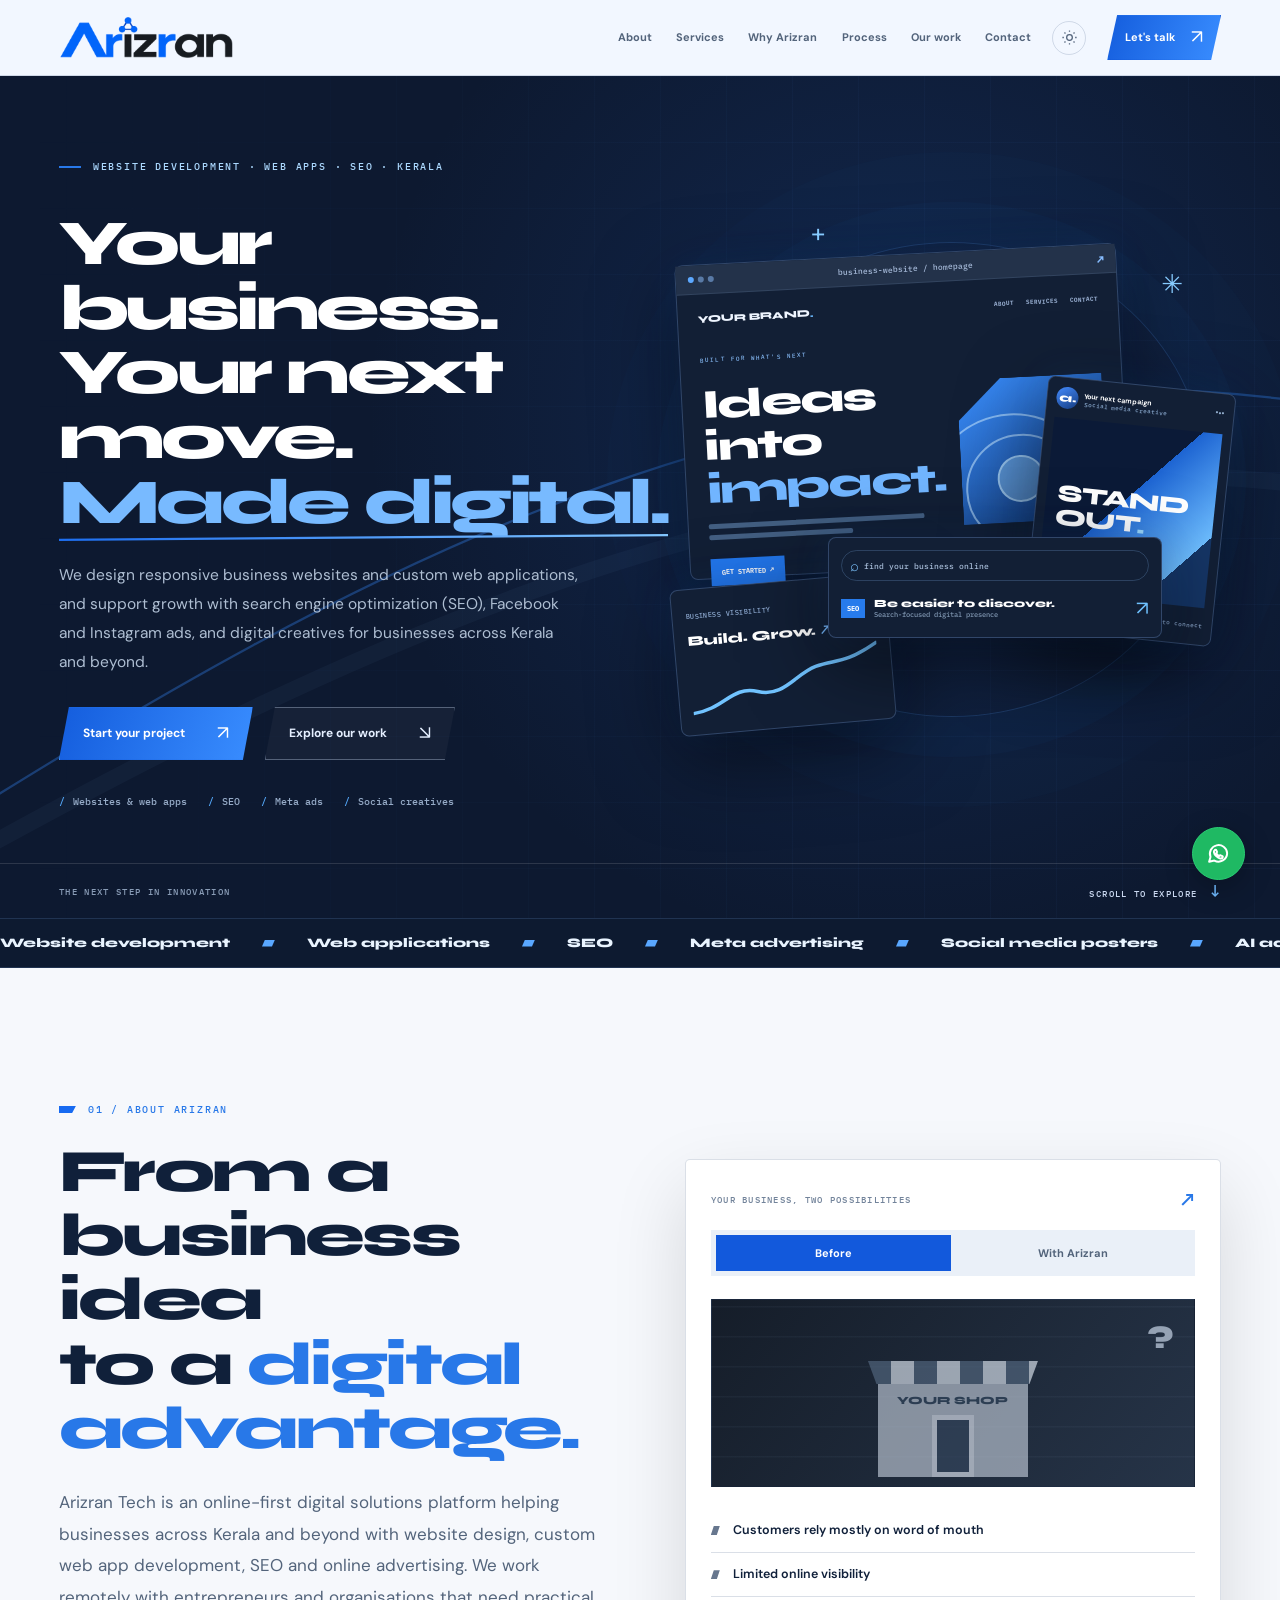
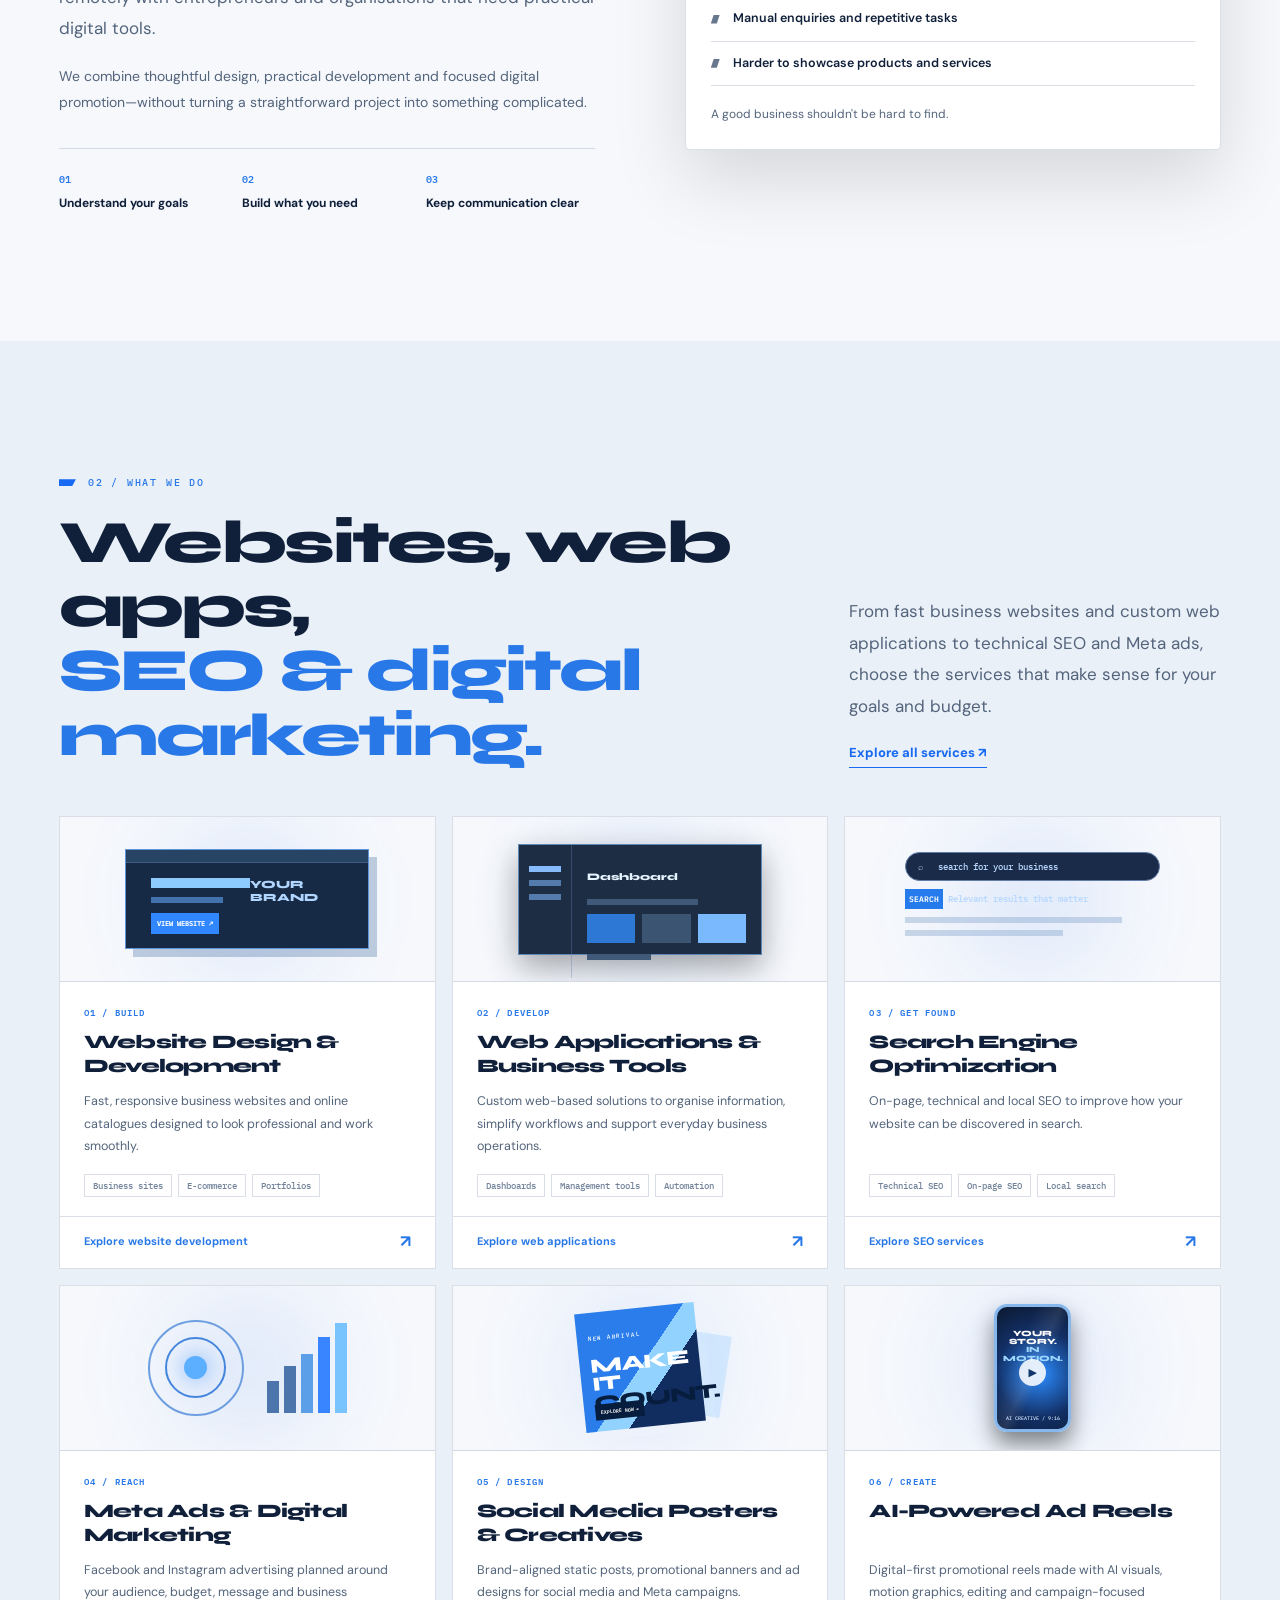
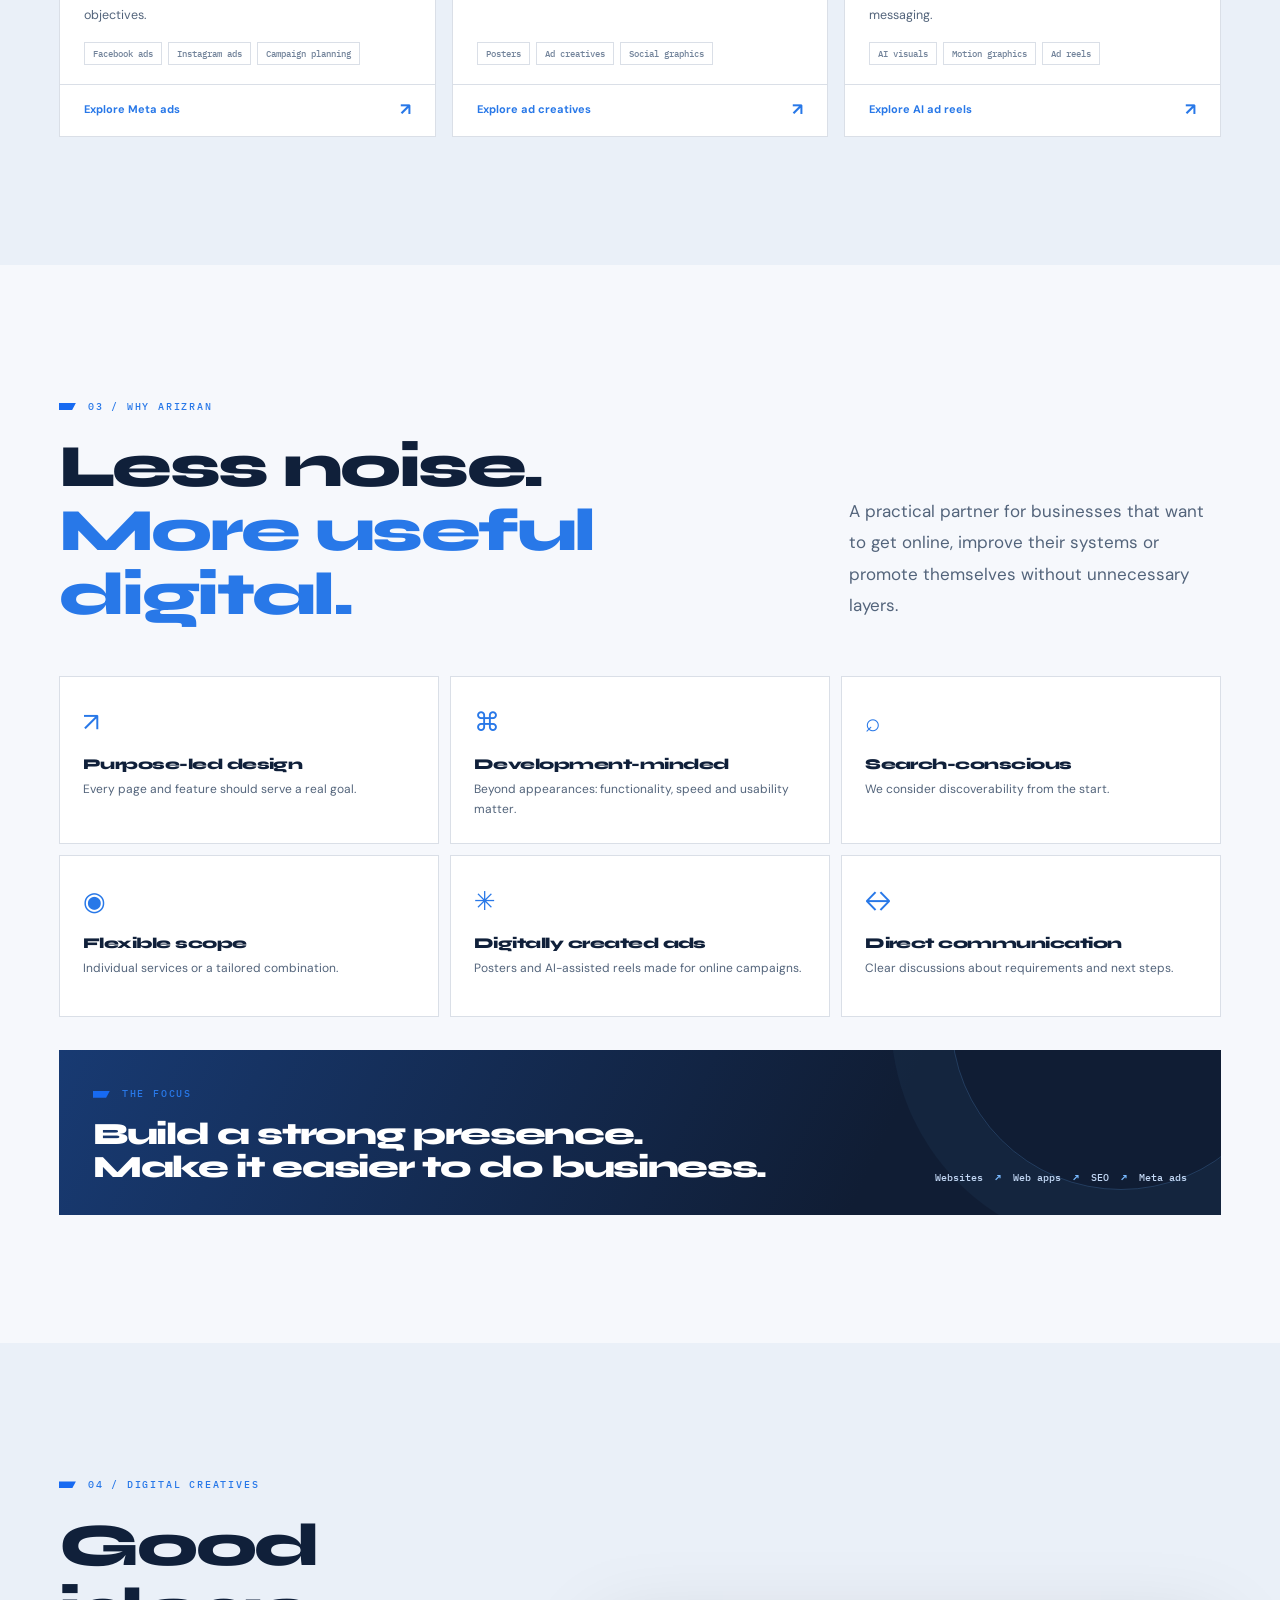
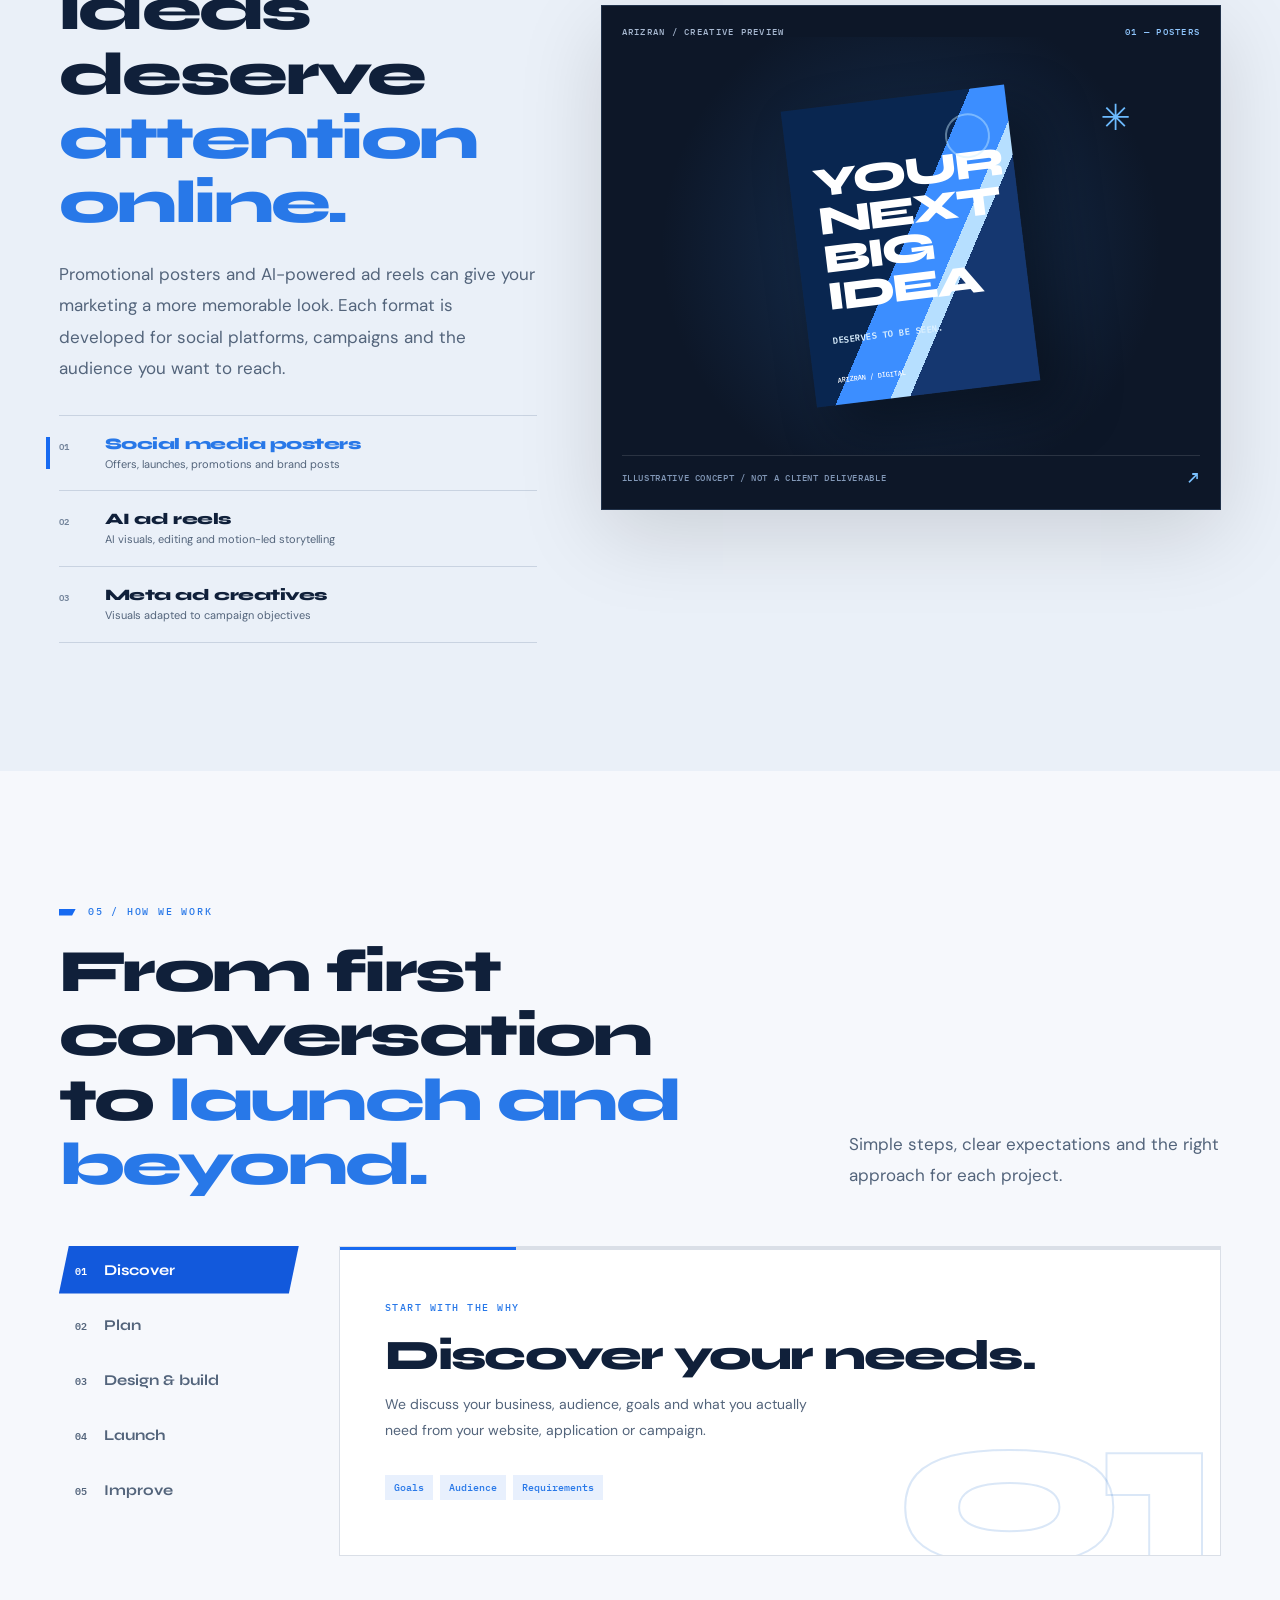
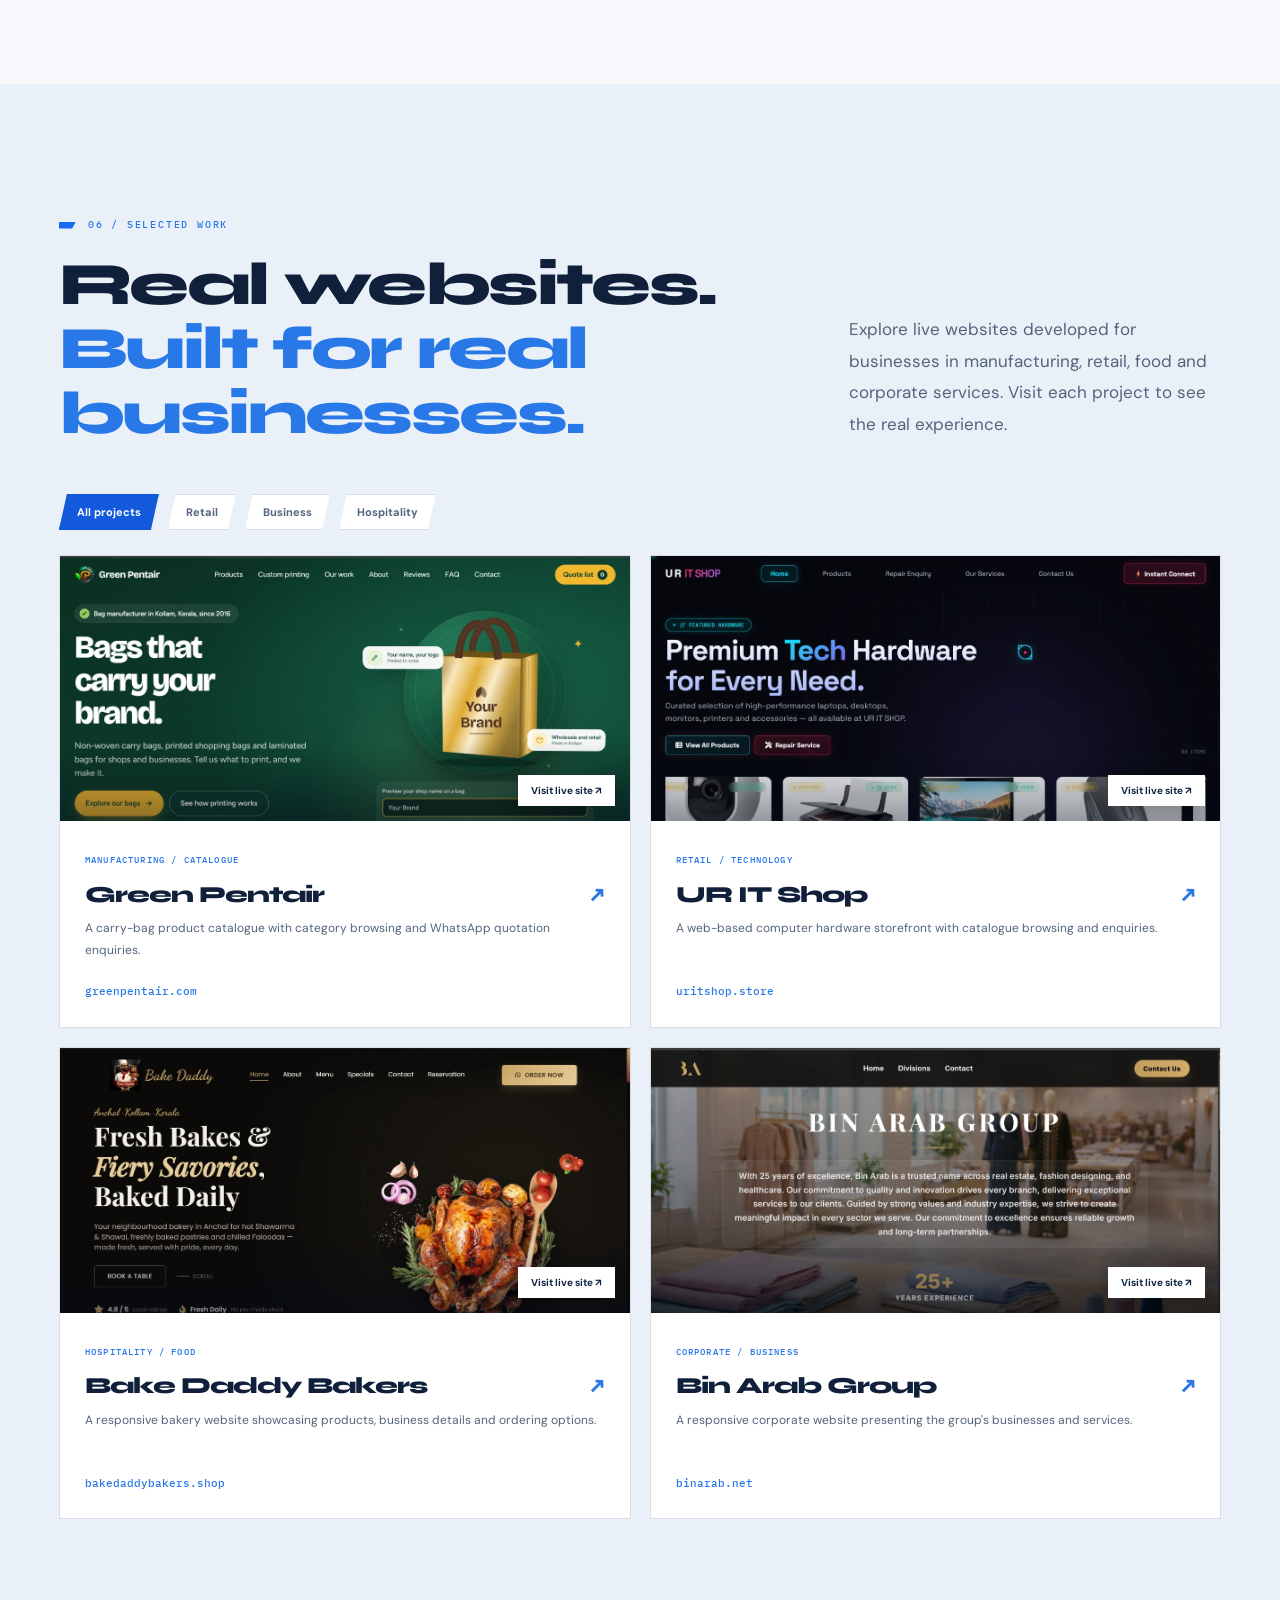
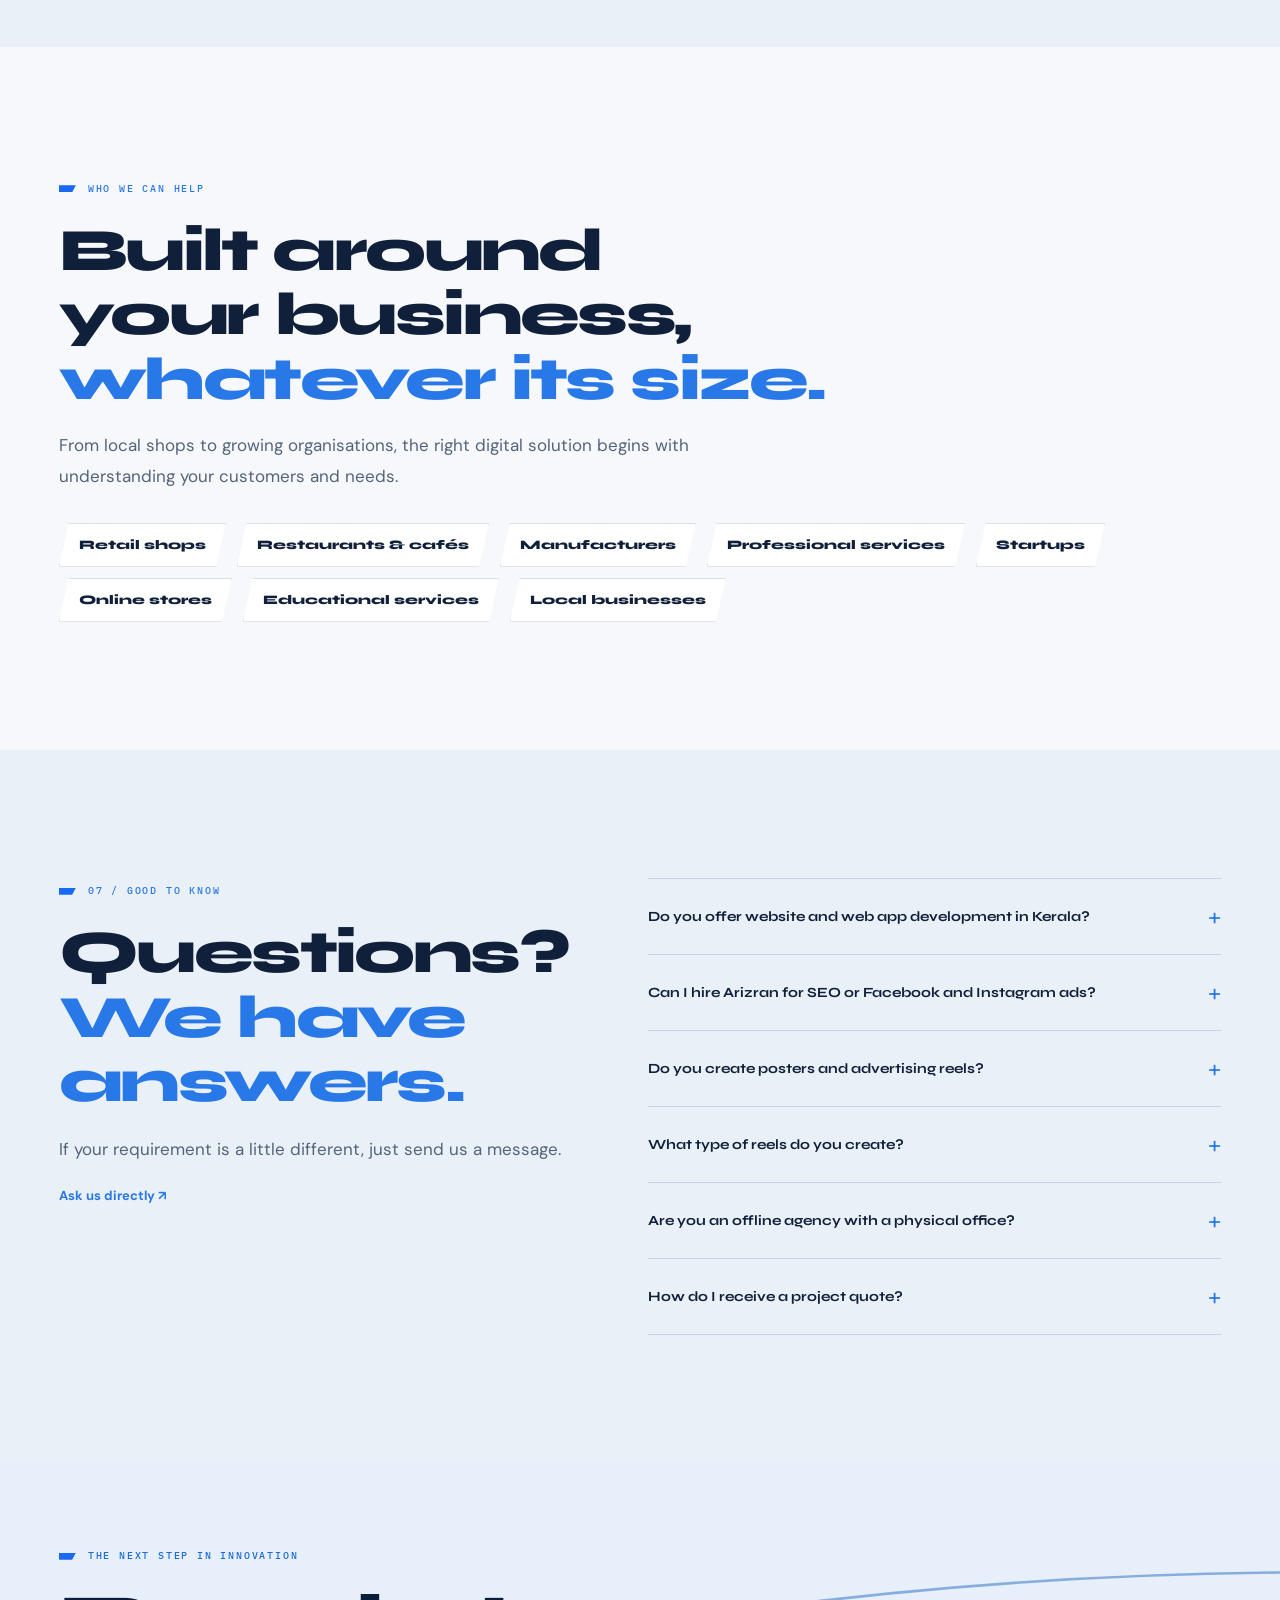
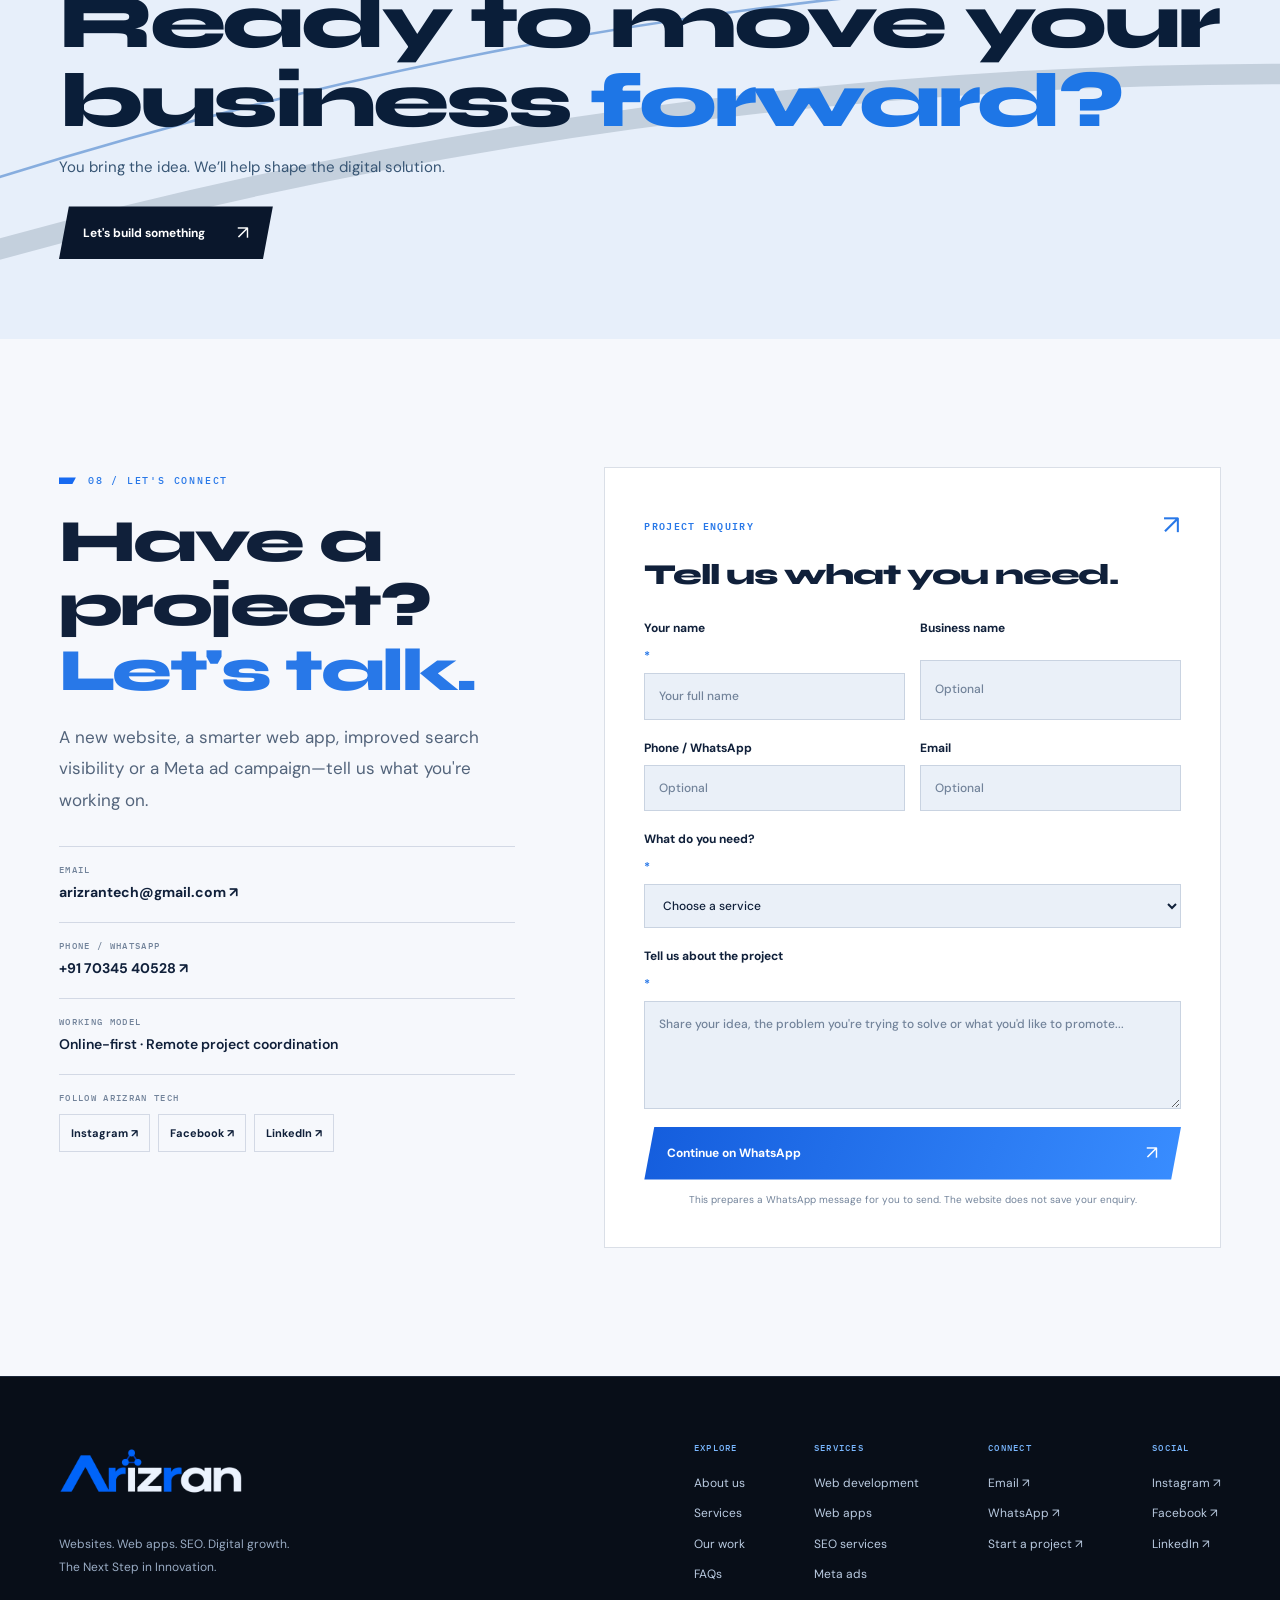
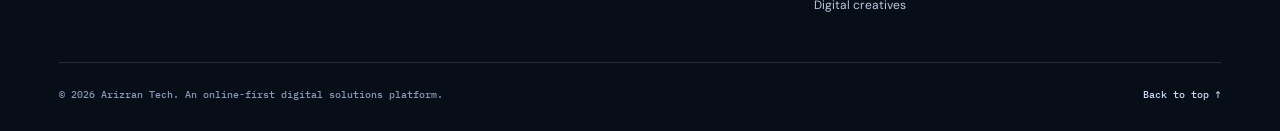
==== commit 451233e4: "Add SEO optimized service pages" ====
--- a/index.html
+++ b/index.html
@@ -1,5 +1,5 @@
 <!doctype html>
-<html lang="en-IN"  data-theme="light">
+<html lang="en-IN" data-theme="light">
 <head>
   <meta charset="utf-8">
   <meta name="viewport" content="width=device-width,initial-scale=1">
@@ -186,7 +186,7 @@
         <img class="brand-logo-image logo-for-light" src="assets/arizran-logo.png" alt="" width="174" height="54">
       </a>
       <nav class="nav" id="nav" aria-label="Main navigation">
-        <a href="#about">About</a><a href="#services">Services</a><a href="#approach">Why Arizran</a><a href="#process">Process</a><a href="#work">Our work</a><a href="#contact">Contact</a>
+        <a href="#about">About</a><a href="services/">Services</a><a href="#approach">Why Arizran</a><a href="#process">Process</a><a href="#work">Our work</a><a href="#contact">Contact</a>
       </nav>
       <button type="button" class="theme-toggle" id="theme-toggle" aria-label="Switch to light theme" title="Change theme">
         <svg aria-hidden="true" viewBox="0 0 24 24" fill="none" stroke="currentColor" stroke-width="1.8"><circle cx="12" cy="12" r="4"/><path d="M12 2v2m0 16v2M4.9 4.9l1.4 1.4m11.4 11.4 1.4 1.4M2 12h2m16 0h2M4.9 19.1l1.4-1.4M17.7 6.3l1.4-1.4"/></svg>
@@ -243,14 +243,14 @@
 
     <section id="services" class="section services-section section-alt">
       <div class="wrap">
-        <div class="section-heading reveal"><div><span class="eyebrow">02 / WHAT WE DO</span><h2>Websites, web apps,<br><em>SEO &amp; digital marketing.</em></h2></div><p class="lead">From fast business websites and custom web applications to technical SEO and Meta ads, choose the services that make sense for your goals and budget.</p></div>
+        <div class="section-heading reveal"><div><span class="eyebrow">02 / WHAT WE DO</span><h2>Websites, web apps,<br><em>SEO &amp; digital marketing.</em></h2></div><div><p class="lead">From fast business websites and custom web applications to technical SEO and Meta ads, choose the services that make sense for your goals and budget.</p><a class="home-services-link" href="services/">Explore all services ↗</a></div></div>
         <div class="service-grid">
-          <article class="service-card reveal"><div class="service-visual web-visual" aria-hidden="true"><div class="web-mini"><div></div><span></span><strong>YOUR BRAND</strong><b>VIEW WEBSITE ↗</b></div></div><span class="service-label">01 / BUILD</span><h3>Website Design &amp; Development</h3><p>Fast, responsive business websites and online catalogues designed to look professional and work smoothly.</p><div class="service-tags"><span>Business sites</span><span>E-commerce</span><span>Portfolios</span></div><a href="#contact">Discuss a website <span>↗</span></a></article>
-          <article class="service-card reveal"><div class="service-visual app-visual" aria-hidden="true"><div class="app-mini"><div class="app-side"><i></i><i></i><i></i></div><div class="app-main"><b>Dashboard</b><span></span><div><i></i><i></i><i></i></div><span class="short"></span></div></div></div><span class="service-label">02 / DEVELOP</span><h3>Web Applications &amp; Business Tools</h3><p>Custom web-based solutions to organise information, simplify workflows and support everyday business operations.</p><div class="service-tags"><span>Dashboards</span><span>Management tools</span><span>Automation</span></div><a href="#contact">Discuss an app <span>↗</span></a></article>
-          <article class="service-card reveal"><div class="service-visual seo-visual" aria-hidden="true"><div class="seo-mini"><div>⌕ &nbsp; search for your business</div><p><span>SEARCH</span> Relevant results that matter</p><i></i><i></i></div></div><span class="service-label">03 / GET FOUND</span><h3>Search Engine Optimization</h3><p>On-page, technical and local SEO to improve how your website can be discovered in search.</p><div class="service-tags"><span>Technical SEO</span><span>On-page SEO</span><span>Local search</span></div><a href="#contact">Discuss SEO <span>↗</span></a></article>
-          <article class="service-card reveal"><div class="service-visual ads-visual" aria-hidden="true"><div class="ads-mini"><div class="target-ring"><span></span></div><div class="ads-bars"><i></i><i></i><i></i><i></i><i></i></div></div></div><span class="service-label">04 / REACH</span><h3>Meta Ads &amp; Digital Marketing</h3><p>Facebook and Instagram advertising planned around your audience, budget, message and business objectives.</p><div class="service-tags"><span>Facebook ads</span><span>Instagram ads</span><span>Campaign planning</span></div><a href="#contact">Plan a campaign <span>↗</span></a></article>
-          <article class="service-card reveal"><div class="service-visual poster-visual" aria-hidden="true"><div class="poster-mini"><i>NEW ARRIVAL</i><strong>MAKE<br>IT<br><span>COUNT.</span></strong><b>EXPLORE NOW →</b></div><div class="poster-pin"></div></div><span class="service-label">05 / DESIGN</span><h3>Social Media Posters &amp; Creatives</h3><p>Brand-aligned static posts, promotional banners and ad designs for social media and Meta campaigns.</p><div class="service-tags"><span>Posters</span><span>Ad creatives</span><span>Social graphics</span></div><a href="#contact">Create a poster <span>↗</span></a></article>
-          <article class="service-card reveal"><div class="service-visual reel-visual" aria-hidden="true"><div class="reel-phone"><div class="reel-sheen"></div><b>YOUR STORY.<br><em>IN MOTION.</em></b><span>▶</span><small>AI CREATIVE / 9:16</small></div></div><span class="service-label">06 / CREATE</span><h3>AI-Powered Ad Reels</h3><p>Digital-first promotional reels made with AI visuals, motion graphics, editing and campaign-focused messaging.</p><div class="service-tags"><span>AI visuals</span><span>Motion graphics</span><span>Ad reels</span></div><a href="#contact">Discuss a reel <span>↗</span></a></article>
+          <article class="service-card reveal"><div class="service-visual web-visual" aria-hidden="true"><div class="web-mini"><div></div><span></span><strong>YOUR BRAND</strong><b>VIEW WEBSITE ↗</b></div></div><span class="service-label">01 / BUILD</span><h3>Website Design &amp; Development</h3><p>Fast, responsive business websites and online catalogues designed to look professional and work smoothly.</p><div class="service-tags"><span>Business sites</span><span>E-commerce</span><span>Portfolios</span></div><a href="services/website-development/">Explore website development <span>↗</span></a></article>
+          <article class="service-card reveal"><div class="service-visual app-visual" aria-hidden="true"><div class="app-mini"><div class="app-side"><i></i><i></i><i></i></div><div class="app-main"><b>Dashboard</b><span></span><div><i></i><i></i><i></i></div><span class="short"></span></div></div></div><span class="service-label">02 / DEVELOP</span><h3>Web Applications &amp; Business Tools</h3><p>Custom web-based solutions to organise information, simplify workflows and support everyday business operations.</p><div class="service-tags"><span>Dashboards</span><span>Management tools</span><span>Automation</span></div><a href="services/web-app-development/">Explore web applications <span>↗</span></a></article>
+          <article class="service-card reveal"><div class="service-visual seo-visual" aria-hidden="true"><div class="seo-mini"><div>⌕ &nbsp; search for your business</div><p><span>SEARCH</span> Relevant results that matter</p><i></i><i></i></div></div><span class="service-label">03 / GET FOUND</span><h3>Search Engine Optimization</h3><p>On-page, technical and local SEO to improve how your website can be discovered in search.</p><div class="service-tags"><span>Technical SEO</span><span>On-page SEO</span><span>Local search</span></div><a href="services/seo-services/">Explore SEO services <span>↗</span></a></article>
+          <article class="service-card reveal"><div class="service-visual ads-visual" aria-hidden="true"><div class="ads-mini"><div class="target-ring"><span></span></div><div class="ads-bars"><i></i><i></i><i></i><i></i><i></i></div></div></div><span class="service-label">04 / REACH</span><h3>Meta Ads &amp; Digital Marketing</h3><p>Facebook and Instagram advertising planned around your audience, budget, message and business objectives.</p><div class="service-tags"><span>Facebook ads</span><span>Instagram ads</span><span>Campaign planning</span></div><a href="services/digital-marketing/">Explore Meta ads <span>↗</span></a></article>
+          <article class="service-card reveal"><div class="service-visual poster-visual" aria-hidden="true"><div class="poster-mini"><i>NEW ARRIVAL</i><strong>MAKE<br>IT<br><span>COUNT.</span></strong><b>EXPLORE NOW →</b></div><div class="poster-pin"></div></div><span class="service-label">05 / DESIGN</span><h3>Social Media Posters &amp; Creatives</h3><p>Brand-aligned static posts, promotional banners and ad designs for social media and Meta campaigns.</p><div class="service-tags"><span>Posters</span><span>Ad creatives</span><span>Social graphics</span></div><a href="services/digital-marketing/#content-creation">Explore ad creatives <span>↗</span></a></article>
+          <article class="service-card reveal"><div class="service-visual reel-visual" aria-hidden="true"><div class="reel-phone"><div class="reel-sheen"></div><b>YOUR STORY.<br><em>IN MOTION.</em></b><span>▶</span><small>AI CREATIVE / 9:16</small></div></div><span class="service-label">06 / CREATE</span><h3>AI-Powered Ad Reels</h3><p>Digital-first promotional reels made with AI visuals, motion graphics, editing and campaign-focused messaging.</p><div class="service-tags"><span>AI visuals</span><span>Motion graphics</span><span>Ad reels</span></div><a href="services/digital-marketing/#content-creation">Explore AI ad reels <span>↗</span></a></article>
         </div>
       </div>
     </section>
@@ -294,7 +294,7 @@
       <form class="contact-form reveal" id="contact-form"><div class="form-heading"><span>PROJECT ENQUIRY</span><span>↗</span></div><h3>Tell us what you need.</h3><div class="form-row"><label>Your name <span>*</span><input name="name" type="text" autocomplete="name" placeholder="Your full name" maxlength="80" required></label><label>Business name<input name="business" type="text" autocomplete="organization" placeholder="Optional" maxlength="90"></label></div><div class="form-row"><label>Phone / WhatsApp<input name="phone" type="tel" autocomplete="tel" placeholder="Optional" maxlength="30"></label><label>Email<input name="email" type="email" autocomplete="email" placeholder="Optional" maxlength="140"></label></div><label>What do you need? <span>*</span><select name="service" required><option value="" disabled selected>Choose a service</option><option>Website Design & Development</option><option>Web Applications & Business Tools</option><option>Search Engine Optimization</option><option>Meta Ads & Digital Marketing</option><option>Social Media Posters & Creatives</option><option>AI-Powered Ad Reels</option><option>Multiple services</option><option>Not sure yet</option></select></label><label>Tell us about the project <span>*</span><textarea name="message" rows="4" placeholder="Share your idea, the problem you're trying to solve or what you'd like to promote..." maxlength="1800" required></textarea></label><button type="submit" class="btn btn-blue form-submit">Continue on WhatsApp <span aria-hidden="true">↗</span></button><p class="form-help" id="form-help">This prepares a WhatsApp message for you to send. The website does not save your enquiry.</p></form></div></section>
   </main>
 
-  <footer class="footer"><div class="wrap"><div class="footer-top"><div class="footer-about"><a class="brand brand-logo" href="#top" aria-label="Arizran Tech, back to top"><img class="brand-logo-image" src="assets/arizran-logo-on-dark.png" alt="" width="174" height="54"></a><p>Websites. Web apps. SEO. Digital growth.<br>The Next Step in Innovation.</p></div><div class="footer-columns"><div><span>EXPLORE</span><a href="#about">About us</a><a href="#services">Services</a><a href="#work">Our work</a><a href="#faq">FAQs</a></div><div><span>SERVICES</span><a href="#services">Web development</a><a href="#services">Web apps</a><a href="#services">SEO &amp; Meta ads</a><a href="#creative">Digital creatives</a></div><div><span>CONNECT</span><a href="mailto:arizrantech@gmail.com">Email ↗</a><a href="https://wa.me/917034540528" target="_blank" rel="noopener noreferrer">WhatsApp ↗</a><a href="#contact">Start a project ↗</a></div><div><span>SOCIAL</span><a href="https://www.instagram.com/arizrantech/" target="_blank" rel="noopener noreferrer">Instagram ↗</a><a href="https://www.facebook.com/profile.php?id=61595785553308" target="_blank" rel="noopener noreferrer">Facebook ↗</a><a href="https://www.linkedin.com/company/arizran-tech" target="_blank" rel="noopener noreferrer">LinkedIn ↗</a></div></div></div><div class="footer-bottom"><span>© <span id="year">2026</span> Arizran Tech. An online-first digital solutions platform.</span><a href="#top">Back to top ↑</a></div></div></footer>
+  <footer class="footer"><div class="wrap"><div class="footer-top"><div class="footer-about"><a class="brand brand-logo" href="#top" aria-label="Arizran Tech, back to top"><img class="brand-logo-image" src="assets/arizran-logo-on-dark.png" alt="" width="174" height="54"></a><p>Websites. Web apps. SEO. Digital growth.<br>The Next Step in Innovation.</p></div><div class="footer-columns"><div><span>EXPLORE</span><a href="#about">About us</a><a href="services/">Services</a><a href="#work">Our work</a><a href="#faq">FAQs</a></div><div><span>SERVICES</span><a href="services/website-development/">Web development</a><a href="services/web-app-development/">Web apps</a><a href="services/seo-services/">SEO services</a><a href="services/digital-marketing/">Meta ads</a><a href="#creative">Digital creatives</a></div><div><span>CONNECT</span><a href="mailto:arizrantech@gmail.com">Email ↗</a><a href="https://wa.me/917034540528" target="_blank" rel="noopener noreferrer">WhatsApp ↗</a><a href="#contact">Start a project ↗</a></div><div><span>SOCIAL</span><a href="https://www.instagram.com/arizrantech/" target="_blank" rel="noopener noreferrer">Instagram ↗</a><a href="https://www.facebook.com/profile.php?id=61595785553308" target="_blank" rel="noopener noreferrer">Facebook ↗</a><a href="https://www.linkedin.com/company/arizran-tech" target="_blank" rel="noopener noreferrer">LinkedIn ↗</a></div></div></div><div class="footer-bottom"><span>© <span id="year">2026</span> Arizran Tech. An online-first digital solutions platform.</span><a href="#top">Back to top ↑</a></div></div></footer>
 
   <nav class="floating-actions" aria-label="Quick actions">
     <a class="floating-action back-to-top" id="back-to-top" href="#top" aria-label="Back to top" title="Back to top" hidden>
--- a/styles.css
+++ b/styles.css
@@ -70,3 +70,5 @@
 .floating-whatsapp:hover{background:#16a958}
 @media(max-width:940px){.brand-logo-image{width:155px}.footer .brand-logo-image{width:175px}}
 @media(max-width:520px){.brand-logo-image{width:138px}.footer .brand-logo-image{width:165px}.floating-actions{right:14px;bottom:calc(14px + env(safe-area-inset-bottom, 0px));gap:10px}.floating-action{width:47px;height:47px}.floating-action svg{width:23px;height:23px}.contact-socials a{font-size:10px;padding:7px 9px}}
+
+.home-services-link{display:inline-flex;color:var(--blue);font-weight:800;font-size:13px;margin-top:14px;border-bottom:1px solid currentColor;padding-bottom:3px}
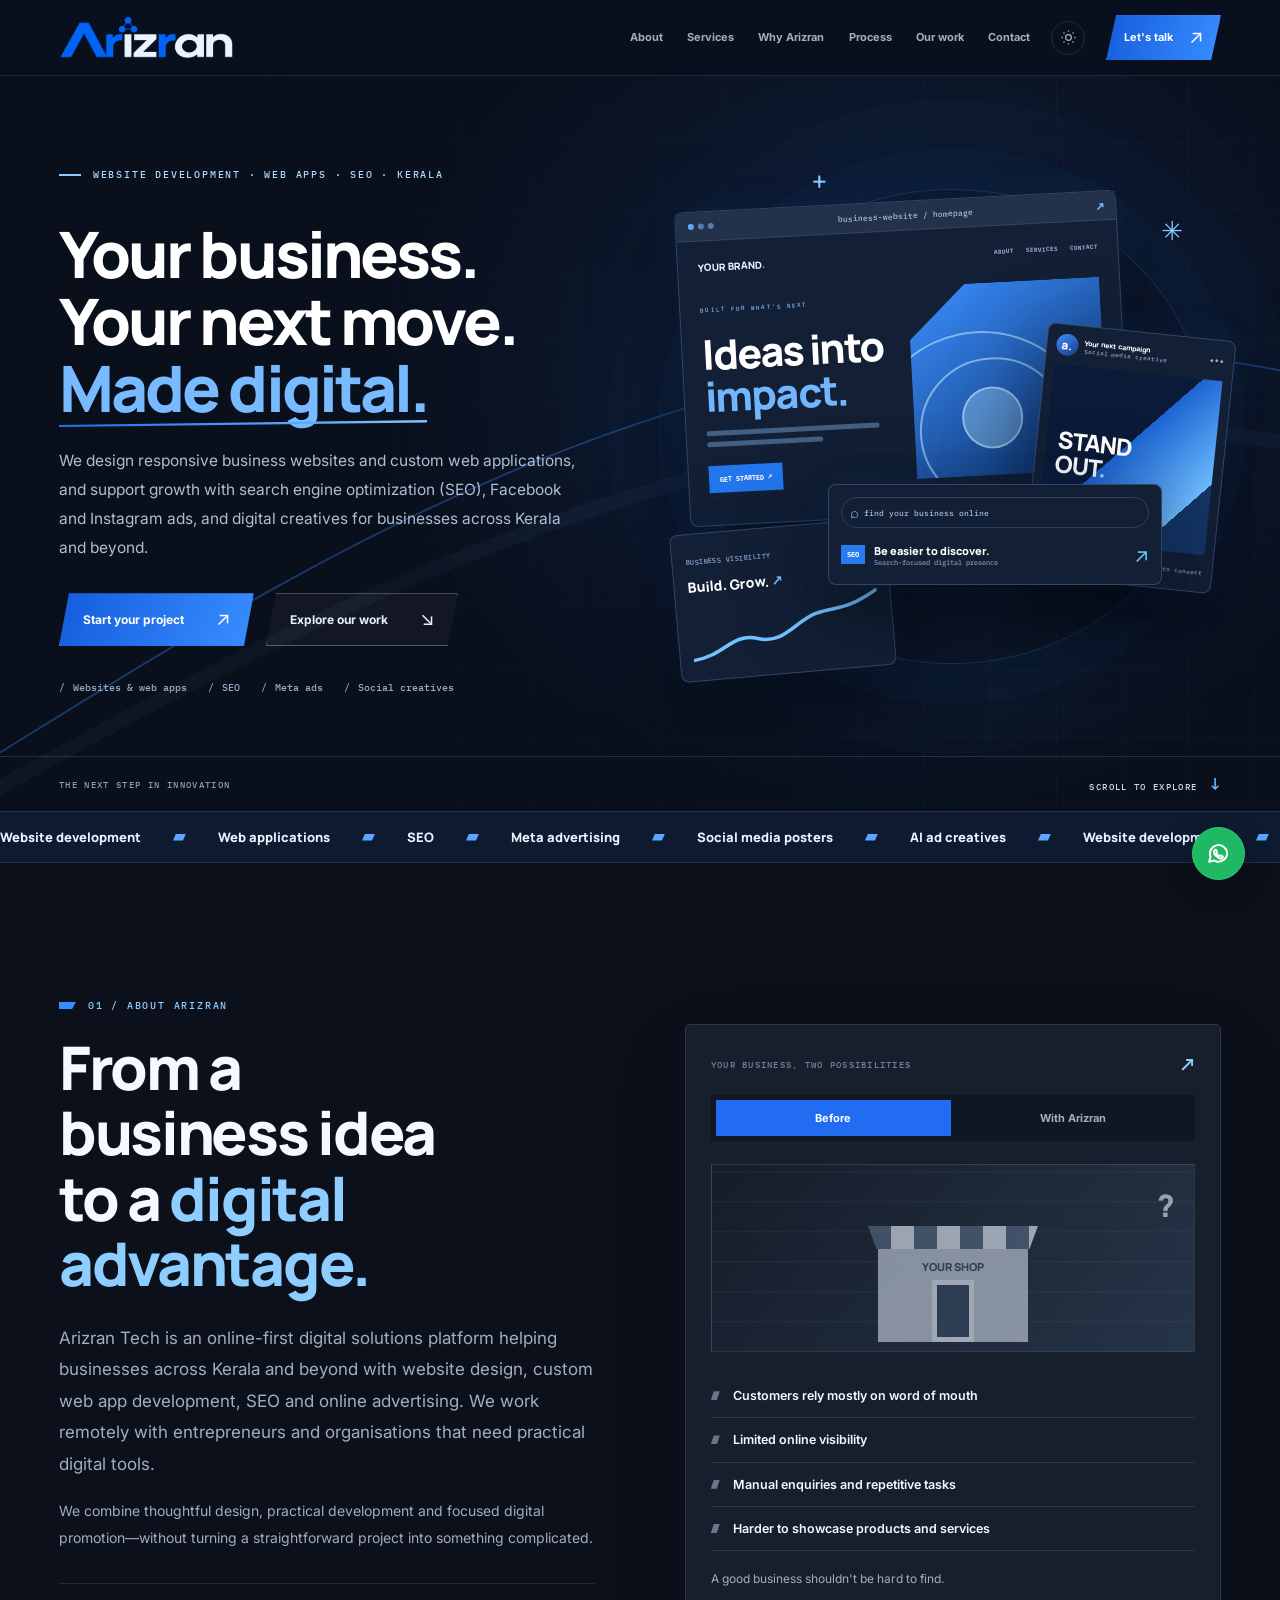
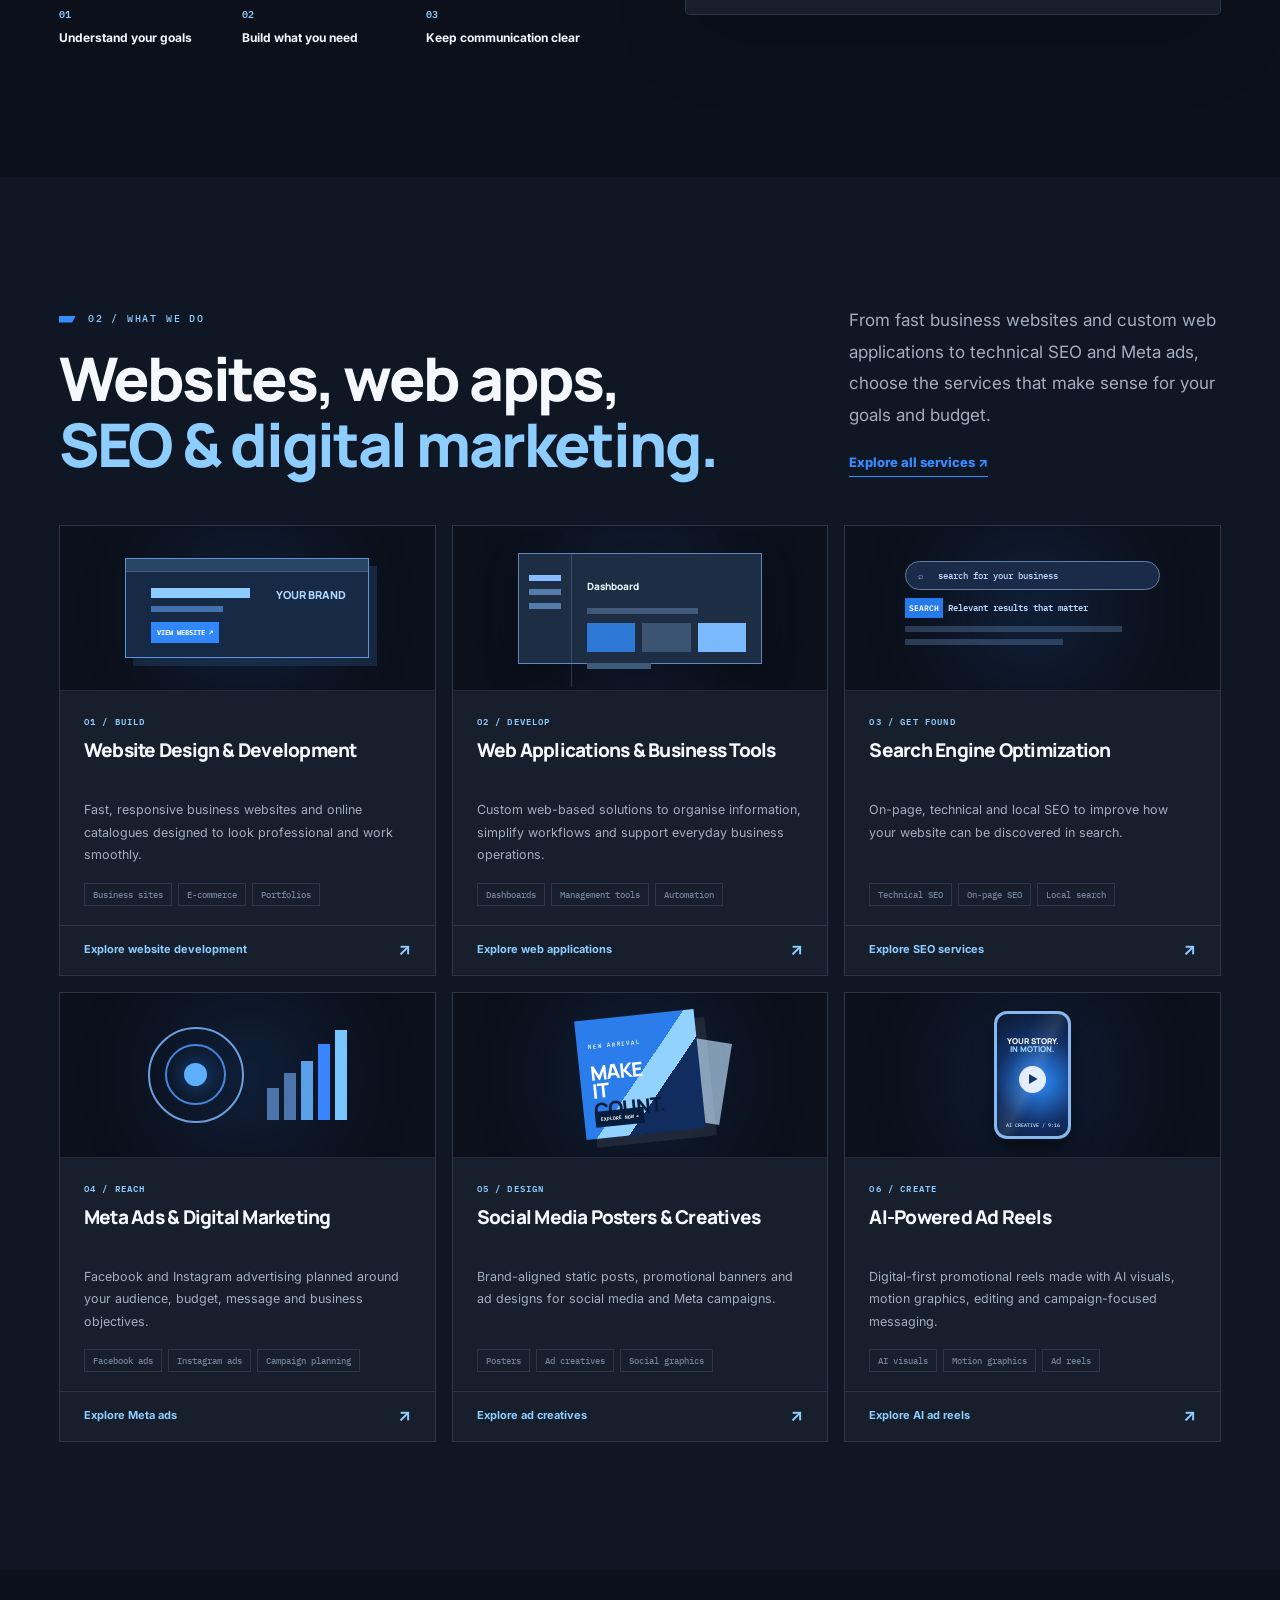
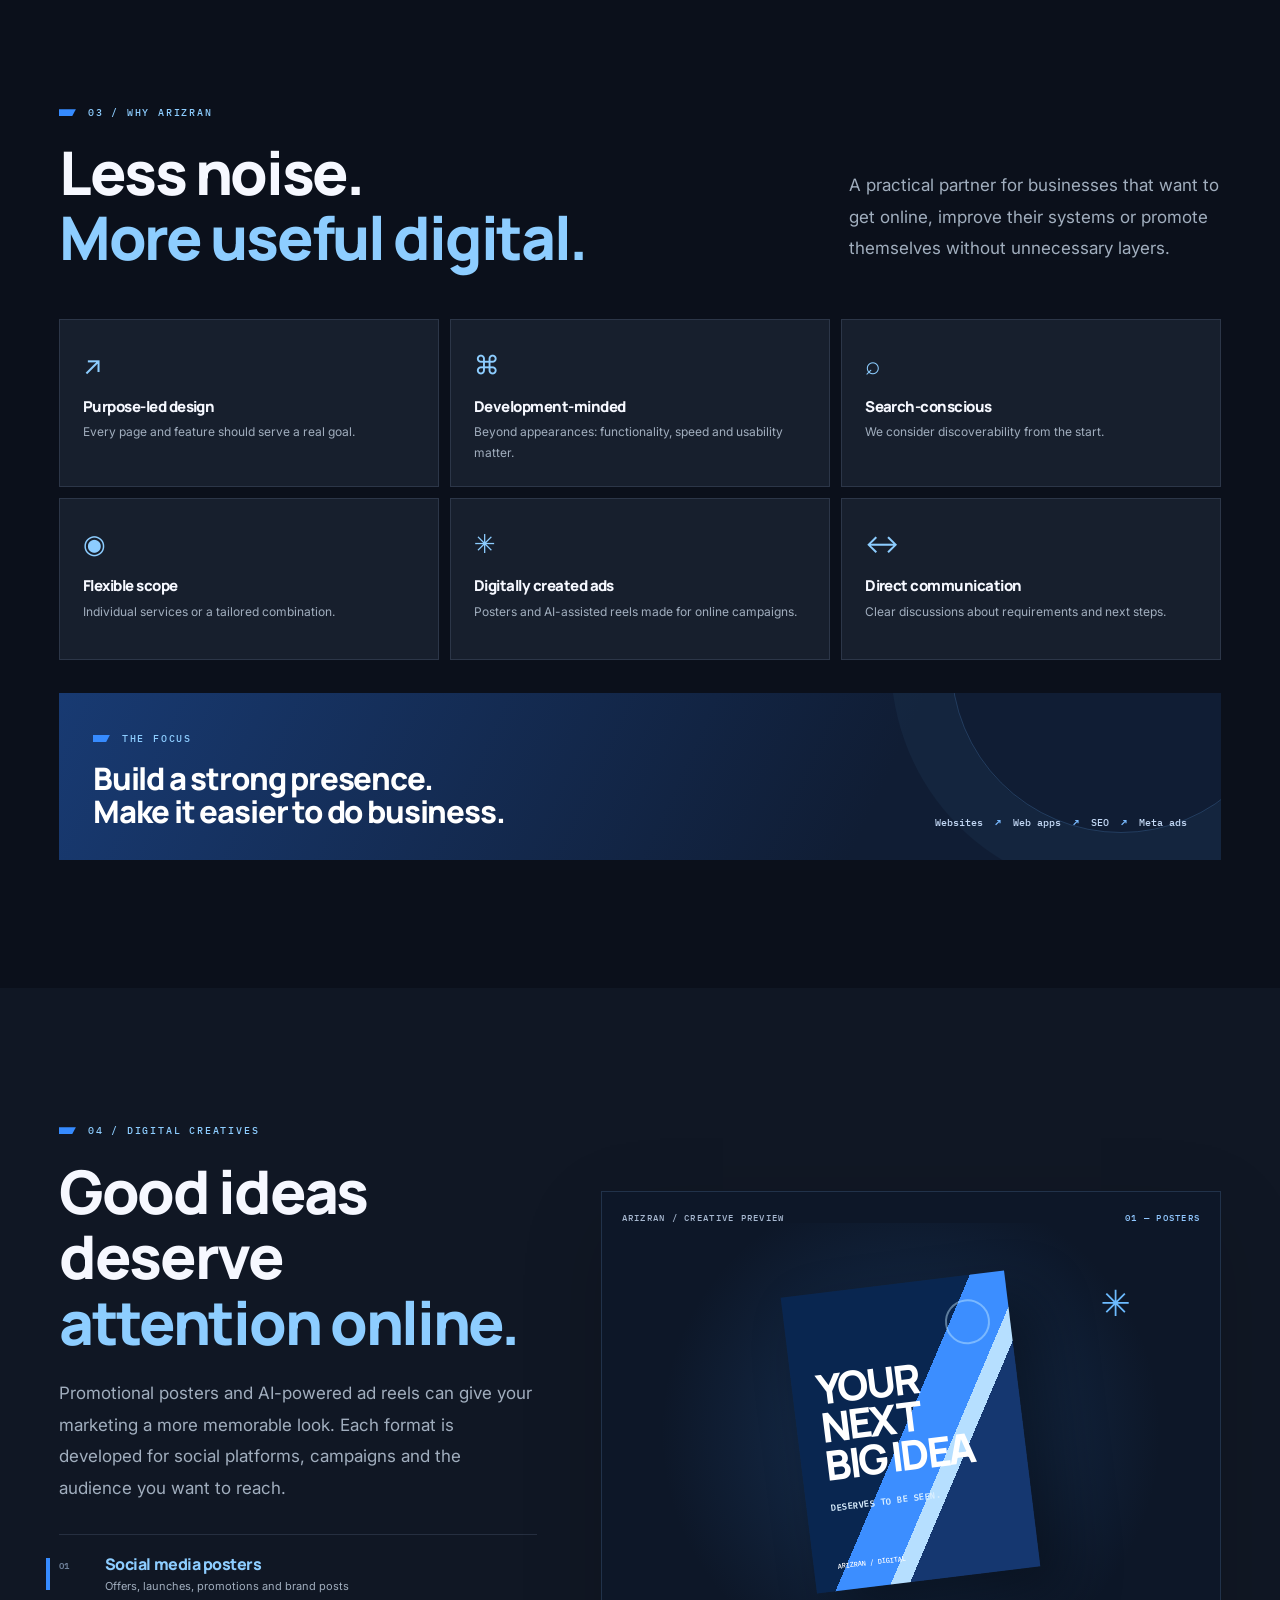
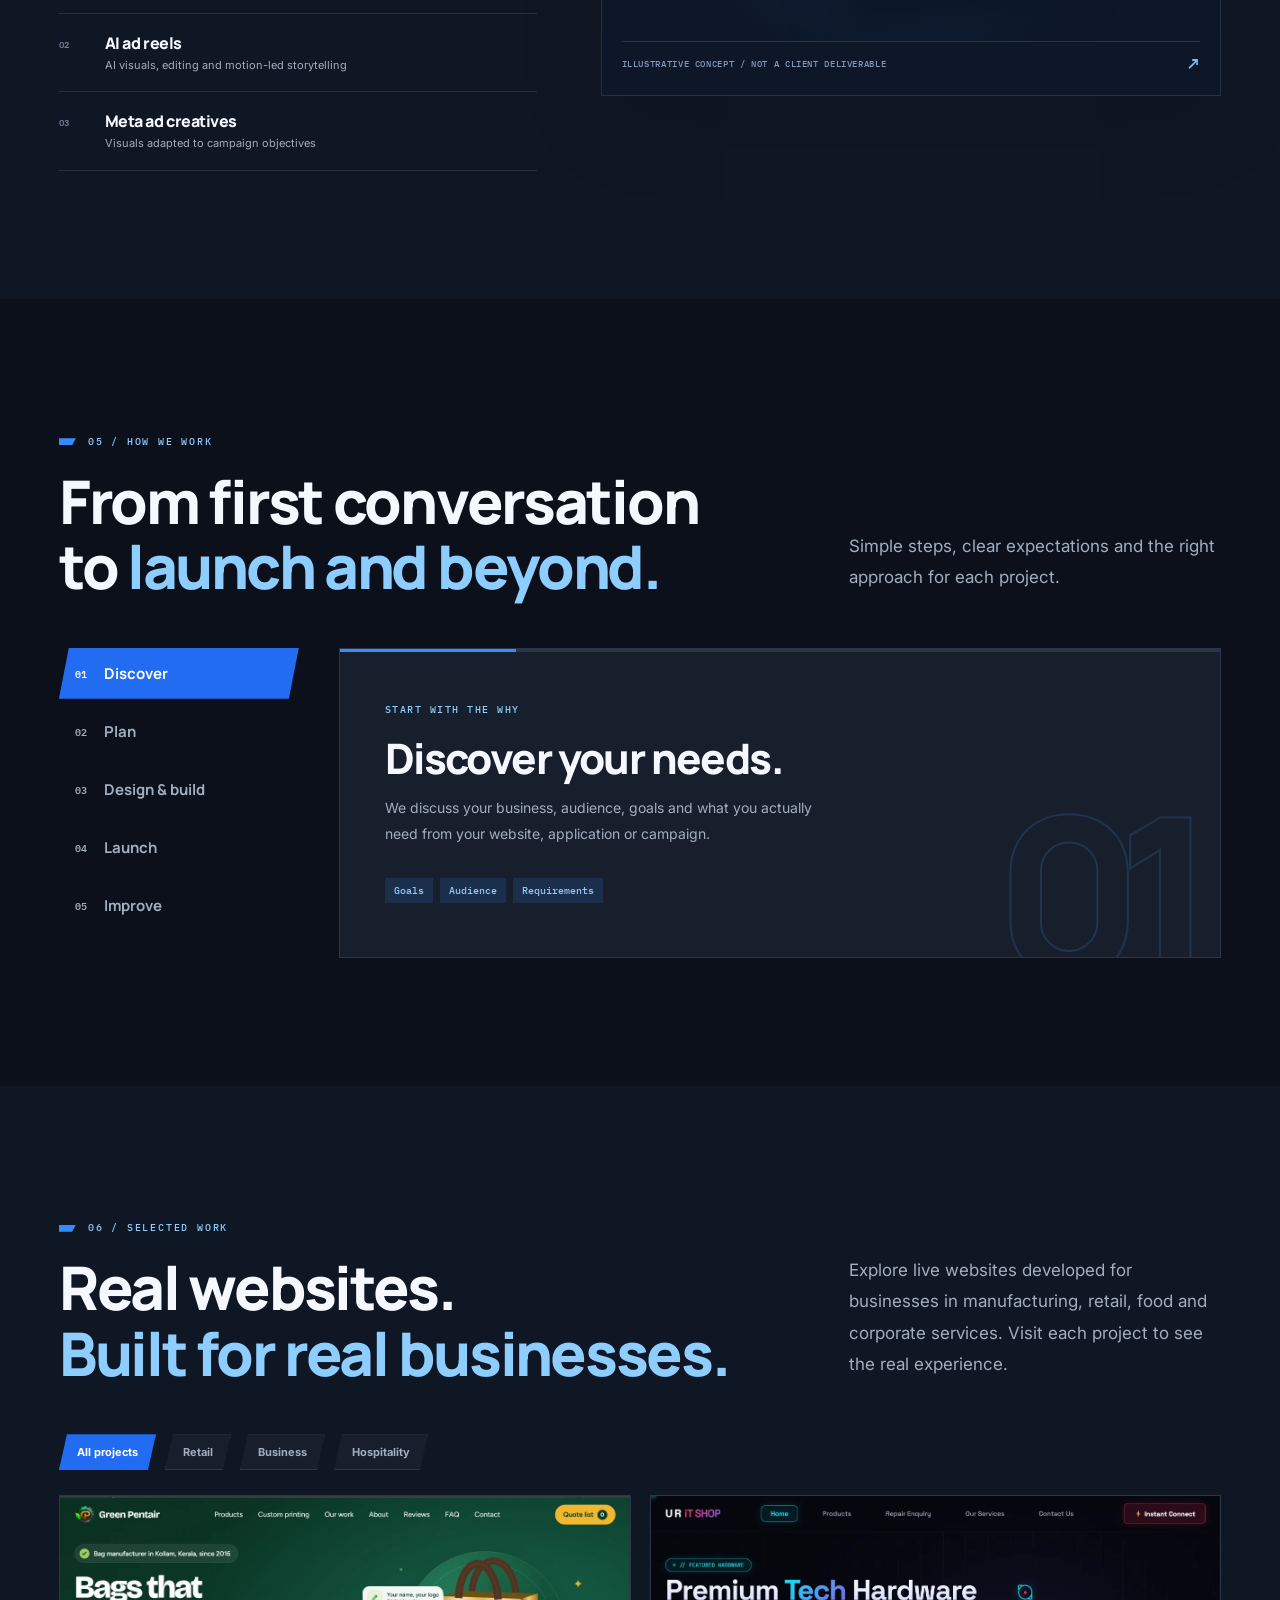
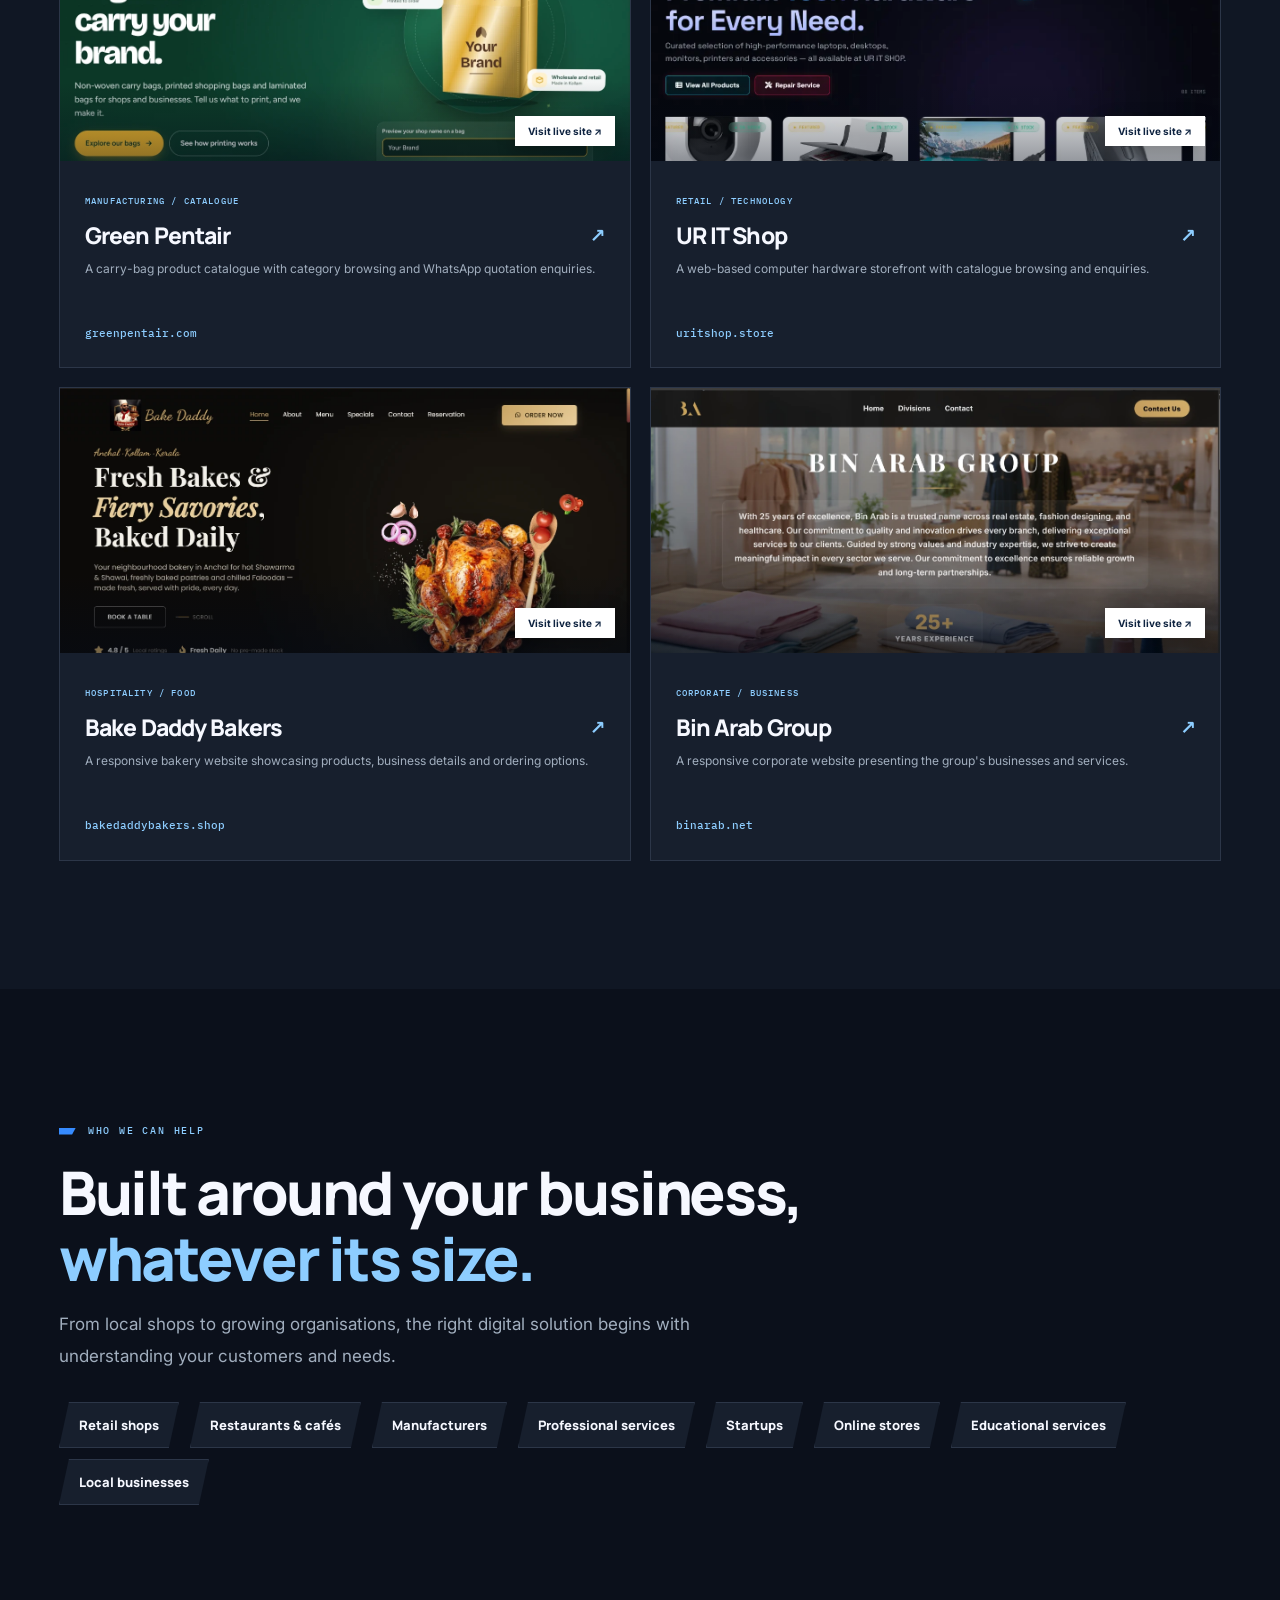
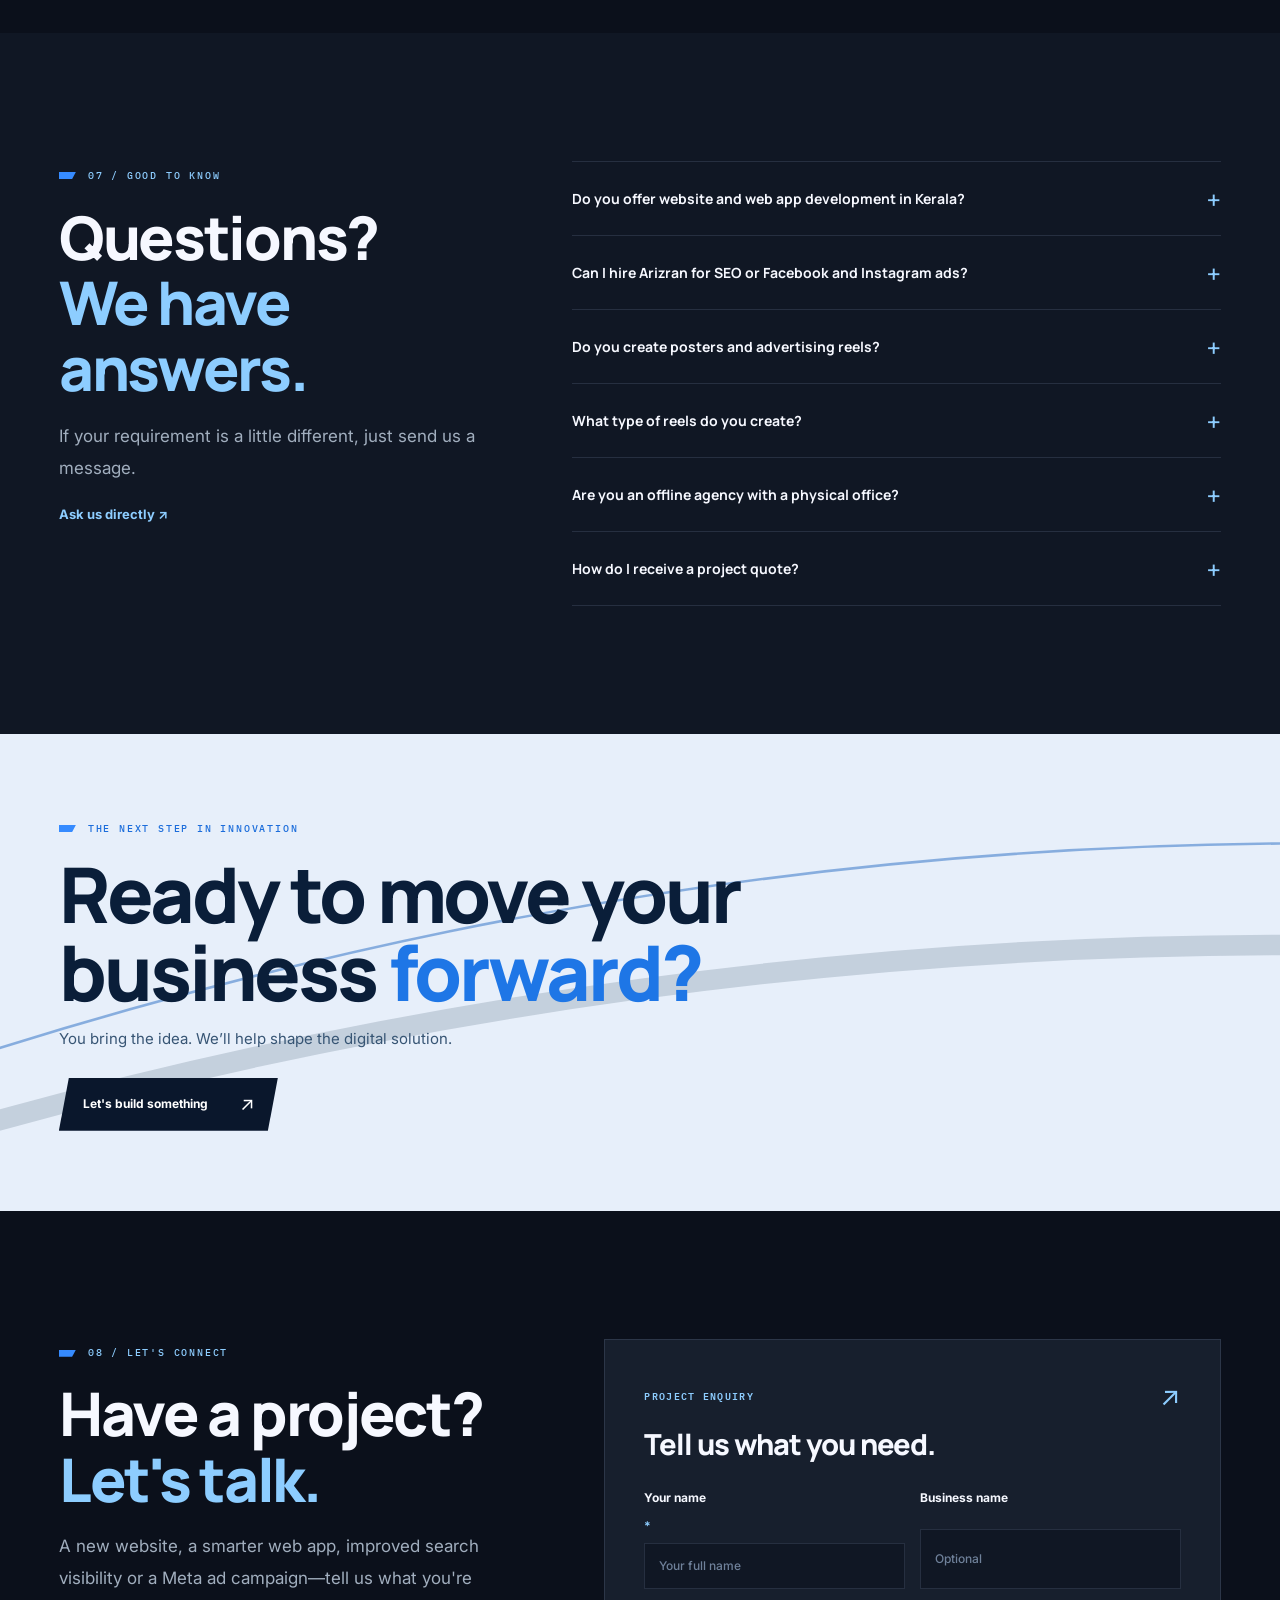
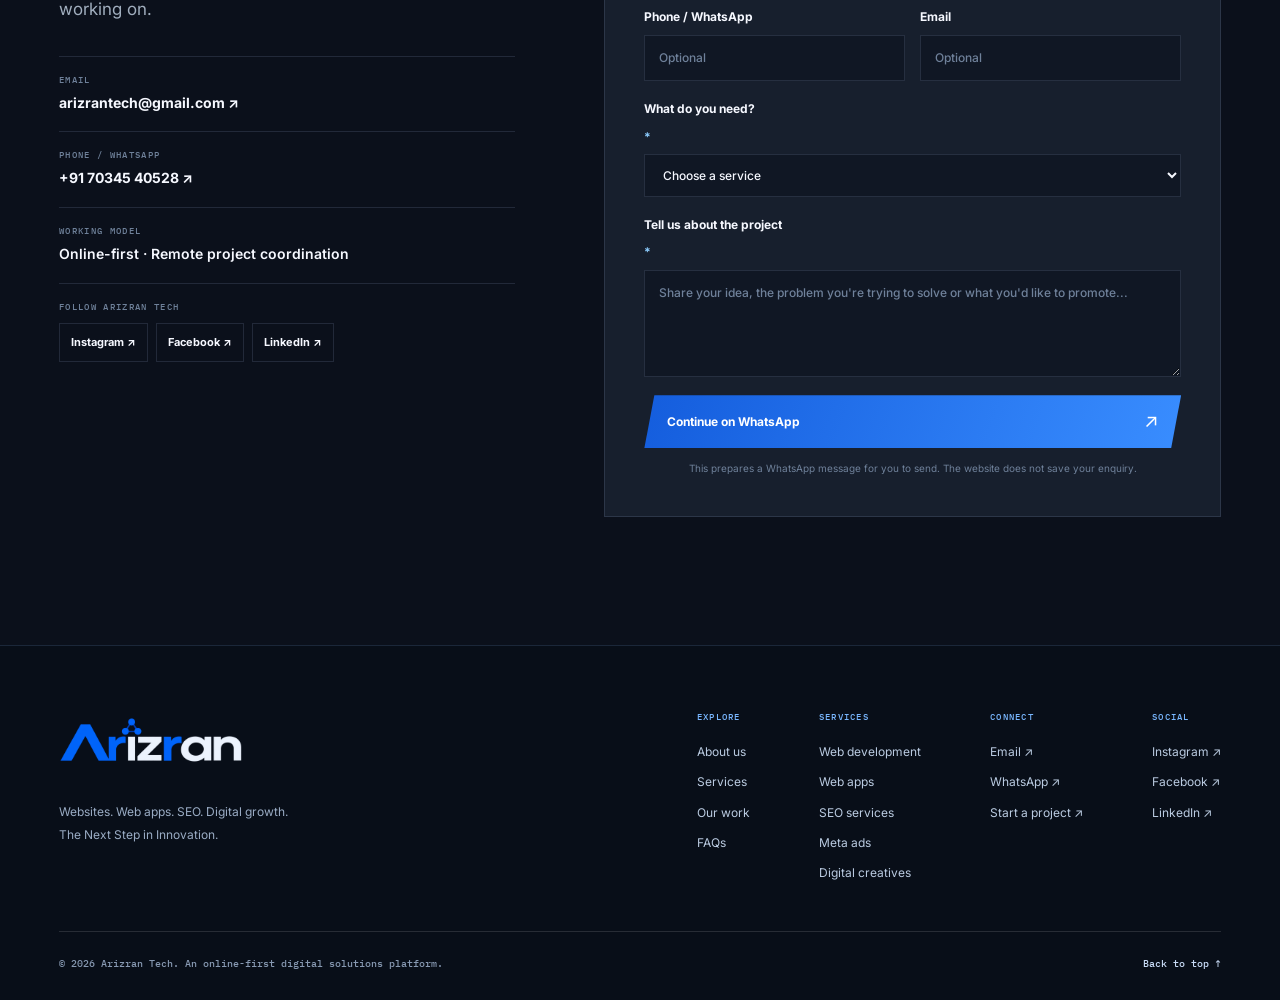
==== commit 1cf59eb9: "Update Arizran Tech typography and dark theme" ====
--- a/index.html
+++ b/index.html
@@ -1,9 +1,17 @@
 <!doctype html>
-<html lang="en-IN" data-theme="light">
+<html lang="en-IN" data-theme="dark">
 <head>
+<!-- Google Analytics 4 -->
+<script async src="https://www.googletagmanager.com/gtag/js?id=G-8PNWGNS64S"></script>
+<script>
+  window.dataLayer = window.dataLayer || [];
+  function gtag(){dataLayer.push(arguments);}
+  gtag('js', new Date());
+  gtag('config', 'G-8PNWGNS64S');
+</script>
   <meta charset="utf-8">
   <meta name="viewport" content="width=device-width,initial-scale=1">
-  <meta name="theme-color" content="#f6f8fc">
+  <meta name="theme-color" content="#0a1020">
   <meta name="description" content="Arizran Tech builds responsive websites and custom web apps, with SEO, Meta ads, social media posters and AI ad reels for businesses across Kerala and beyond.">
   <meta name="robots" content="index,follow,max-image-preview:large">
   <link rel="canonical" href="https://www.arizrantech.com/">
@@ -24,7 +32,7 @@
   <title>Website Development, Web Apps &amp; SEO in Kerala | Arizran Tech</title>
   <link rel="preconnect" href="https://fonts.googleapis.com">
   <link rel="preconnect" href="https://fonts.gstatic.com" crossorigin>
-  <link href="https://fonts.googleapis.com/css2?family=DM+Sans:wght@400;500;600;700&family=IBM+Plex+Mono:wght@400;500;600&family=Syne:wght@500;600;700;800&display=swap" rel="stylesheet">
+  <link href="https://fonts.googleapis.com/css2?family=IBM+Plex+Mono:wght@400;500;600&family=Inter:wght@400;500;600;700;800&family=Manrope:wght@500;600;700;800&display=swap" rel="stylesheet">
   <link rel="icon" href="assets/favicon.png" type="image/png">
   <link rel="stylesheet" href="styles.css">
   <script type="application/ld+json">
--- a/styles.css
+++ b/styles.css
@@ -4,7 +4,7 @@
   --ink:#f6f8ff;--muted:#a1aebe;--faint:#6f819a;--stroke:rgba(182,209,255,.13);
   --blue:#368bff;--blue-strong:#216cf0;--blue-light:#8dcdff;--blue-tint:rgba(49,132,255,.14);
   --navy:#0a1020;--card:#151c2a;--white:#fff;
-  --font-display:'Syne',system-ui,sans-serif;--font-body:'DM Sans',system-ui,sans-serif;--font-mono:'IBM Plex Mono',monospace;
+  --font-display:'Manrope',system-ui,sans-serif;--font-body:'Inter',system-ui,sans-serif;--font-mono:'IBM Plex Mono',monospace;
   --max:1210px;--gutter:clamp(20px,4.6vw,65px);
 }
 :root[data-theme="light"]{color-scheme:light;--bg:#f6f8fc;--bg-alt:#eaf0f8;--surface:#fff;--surface-2:#e9eff9;--surface-3:#dce8f7;--ink:#10203a;--muted:#53647b;--faint:#72839a;--stroke:rgba(27,58,108,.16);--blue:#176af1;--blue-strong:#1259dc;--blue-light:#2878e8;--blue-tint:rgba(33,110,235,.10);--navy:#10233e;--card:#fff}
@@ -12,11 +12,11 @@
 html{scroll-behavior:smooth;scroll-padding-top:86px}
 body{margin:0;background:var(--bg);color:var(--ink);font:400 15px/1.7 var(--font-body);-webkit-font-smoothing:antialiased;overflow-x:hidden}
 [hidden]{display:none!important}::selection{background:#4e9bff;color:#fff}
-a{text-decoration:none;color:inherit}button,input,select,textarea{font:inherit}button{cursor:pointer}button,a{-webkit-tap-highlight-color:transparent}button:focus-visible,a:focus-visible,summary:focus-visible,input:focus-visible,select:focus-visible,textarea:focus-visible{outline:2px solid var(--blue-light);outline-offset:4px}svg,img{max-width:100%}img{display:block}h1,h2,h3,h4,p{margin-top:0}h1,h2,h3{font-family:var(--font-display);font-weight:800;line-height:1.07;letter-spacing:-.043em}h2{font-size:clamp(35px,4.7vw,63px);text-wrap:balance}h2 em,h3 em{font-style:normal;color:var(--blue-light)}.wrap{width:min(100%,calc(var(--max) + 2*var(--gutter)));padding-inline:var(--gutter);margin-inline:auto}.section{padding:clamp(78px,10vw,138px) 0;position:relative}.section-alt{background:var(--bg-alt)}.lead{font-size:clamp(15px,1.5vw,17px);line-height:1.85;color:var(--muted);max-width:60ch}.body-copy{font-size:14px;color:var(--muted);line-height:1.9}.eyebrow{font:500 10px/1.6 var(--font-mono);letter-spacing:.18em;color:var(--blue-light);text-transform:uppercase;display:inline-flex;align-items:center;gap:12px}.eyebrow::before{content:"";width:17px;height:7px;background:var(--blue);clip-path:polygon(0 0,100% 0,78% 100%,0 100%)}.eyebrow-bright{color:#acd9ff}.eyebrow-bright::before{display:none}.eyebrow-line{width:22px;height:2px;background:var(--blue-light)}.section-heading{display:grid;grid-template-columns:1.1fr .55fr;gap:45px;align-items:end;margin-bottom:48px}.section-heading h2{margin:16px 0 0}.section-heading .lead{margin:0 0 6px}.section-intro h2{margin:18px 0 26px}.button-row{display:flex;align-items:center;flex-wrap:wrap;gap:12px}.btn{min-height:53px;display:inline-flex;align-items:center;justify-content:space-between;gap:32px;padding:13px 23px;border:1px solid transparent;background:none;color:inherit;font:700 12px/1.2 var(--font-body);transition:transform .22s,background .22s,border-color .22s;clip-path:polygon(10px 0,100% 0,calc(100% - 10px) 100%,0 100%);white-space:nowrap}.btn:hover{transform:translateY(-3px)}.btn span{font-size:19px;font-weight:400}.btn-blue{color:#fff;background:linear-gradient(110deg,#145ddd,#398dff)}.btn-blue:hover{background:linear-gradient(110deg,#126bec,#58a3ff)}.btn-outline{background:rgba(255,255,255,.035);border-color:rgba(205,222,250,.34);color:#e5efff}.btn-outline:hover{background:rgba(255,255,255,.1)}.btn-dark{background:#0a172c;color:#fff}.btn-small{padding:10px 17px;min-height:39px;gap:16px;font-size:11px}.skip-link{position:fixed;z-index:999;top:-80px;left:20px;padding:10px 16px;background:#fff;color:#14233a}.skip-link:focus{top:14px}
+a{text-decoration:none;color:inherit}button,input,select,textarea{font:inherit}button{cursor:pointer}button,a{-webkit-tap-highlight-color:transparent}button:focus-visible,a:focus-visible,summary:focus-visible,input:focus-visible,select:focus-visible,textarea:focus-visible{outline:2px solid var(--blue-light);outline-offset:4px}svg,img{max-width:100%}img{display:block}h1,h2,h3,h4,p{margin-top:0}h1,h2,h3{font-family:var(--font-display);font-weight:800;line-height:1.09;letter-spacing:-.038em}h2{font-size:clamp(35px,4.7vw,63px);text-wrap:balance}h2 em,h3 em{font-style:normal;color:var(--blue-light)}.wrap{width:min(100%,calc(var(--max) + 2*var(--gutter)));padding-inline:var(--gutter);margin-inline:auto}.section{padding:clamp(78px,10vw,138px) 0;position:relative}.section-alt{background:var(--bg-alt)}.lead{font-size:clamp(15px,1.5vw,17px);line-height:1.85;color:var(--muted);max-width:60ch}.body-copy{font-size:14px;color:var(--muted);line-height:1.9}.eyebrow{font:500 10px/1.6 var(--font-mono);letter-spacing:.18em;color:var(--blue-light);text-transform:uppercase;display:inline-flex;align-items:center;gap:12px}.eyebrow::before{content:"";width:17px;height:7px;background:var(--blue);clip-path:polygon(0 0,100% 0,78% 100%,0 100%)}.eyebrow-bright{color:#acd9ff}.eyebrow-bright::before{display:none}.eyebrow-line{width:22px;height:2px;background:var(--blue-light)}.section-heading{display:grid;grid-template-columns:1.1fr .55fr;gap:45px;align-items:end;margin-bottom:48px}.section-heading h2{margin:16px 0 0}.section-heading .lead{margin:0 0 6px}.section-intro h2{margin:18px 0 26px}.button-row{display:flex;align-items:center;flex-wrap:wrap;gap:12px}.btn{min-height:53px;display:inline-flex;align-items:center;justify-content:space-between;gap:32px;padding:13px 23px;border:1px solid transparent;background:none;color:inherit;font:700 12px/1.2 var(--font-body);transition:transform .22s,background .22s,border-color .22s;clip-path:polygon(10px 0,100% 0,calc(100% - 10px) 100%,0 100%);white-space:nowrap}.btn:hover{transform:translateY(-3px)}.btn span{font-size:19px;font-weight:400}.btn-blue{color:#fff;background:linear-gradient(110deg,#145ddd,#398dff)}.btn-blue:hover{background:linear-gradient(110deg,#126bec,#58a3ff)}.btn-outline{background:rgba(255,255,255,.035);border-color:rgba(205,222,250,.34);color:#e5efff}.btn-outline:hover{background:rgba(255,255,255,.1)}.btn-dark{background:#0a172c;color:#fff}.btn-small{padding:10px 17px;min-height:39px;gap:16px;font-size:11px}.skip-link{position:fixed;z-index:999;top:-80px;left:20px;padding:10px 16px;background:#fff;color:#14233a}.skip-link:focus{top:14px}
 /* Header */
 .header{position:sticky;top:0;z-index:100;background:rgba(10,16,30,.94);border-bottom:1px solid rgba(194,216,255,.11);backdrop-filter:blur(18px)}:root[data-theme="light"] .header{background:rgba(242,247,255,.96);border-color:var(--stroke)}.header-inner{height:75px;display:flex;align-items:center;gap:21px}.brand{display:inline-flex;align-items:center;gap:11px;min-width:max-content}.brand-emblem{height:39px;width:39px;display:grid;place-items:center;background:linear-gradient(145deg,#367ff6,#0a2a60);clip-path:polygon(22% 0,100% 0,100% 78%,78% 100%,0 100%,0 23%);position:relative;color:#fff;box-shadow:0 4px 20px #367ff633}.brand-emblem span{font:800 25px/.9 var(--font-display);letter-spacing:-3px;margin-right:2px}.brand-emblem i{position:absolute;right:7px;bottom:7px;width:5px;height:5px;background:#82ceff;border-radius:50%}.brand-type{display:flex;flex-direction:column;line-height:.87}.brand-type strong{font:800 23px/1 var(--font-display);letter-spacing:-1.3px}.brand-period{color:var(--blue)}.brand-type small{font:700 8px/1 var(--font-mono);letter-spacing:5.1px;color:var(--blue-light);margin-top:5px;padding-left:2px}.nav{display:flex;align-items:center;gap:clamp(15px,1.9vw,27px);margin-left:auto}.nav a{font-size:11px;font-weight:700;color:var(--muted);transition:color .2s;white-space:nowrap}.nav a:hover{color:var(--blue-light)}.theme-toggle{height:34px;width:34px;background:transparent;border:1px solid var(--stroke);border-radius:50%;display:grid;place-items:center;color:var(--muted);flex:none}.theme-toggle:hover{color:var(--blue-light);border-color:var(--blue)}.theme-toggle svg{width:17px}.menu-toggle{display:none;flex-direction:column;align-items:center;justify-content:center;gap:5px;border:1px solid var(--stroke);background:transparent;color:var(--ink);width:39px;height:39px}.menu-toggle span{width:18px;height:2px;background:currentColor}.scroll-progress{height:2px;background:var(--blue);position:absolute;bottom:-1px;left:0;right:0;transform:scaleX(0);transform-origin:left}
 /* Hero */
-.hero{background:#090f1b;color:#fff;position:relative;overflow:hidden;isolation:isolate}:root[data-theme="light"] .hero{background:#0d1930}.hero-grid{position:absolute;inset:0;background-image:linear-gradient(#5595ef0b 1px,transparent 1px),linear-gradient(90deg,#5595ef0b 1px,transparent 1px);background-size:66px 66px;mask-image:linear-gradient(90deg,transparent,black 70%);z-index:-1}.hero-glow{position:absolute;right:-15%;top:-30%;width:90%;height:140%;background:radial-gradient(ellipse,#2357b13d 0,transparent 65%);z-index:-1;pointer-events:none}.hero-arc{position:absolute;z-index:0;inset:0;width:100%;height:100%;pointer-events:none;opacity:.33}.hero-arc path{fill:none;stroke:#368bff;stroke-width:2}.hero-arc path+path{stroke:#91c9ff;stroke-width:15;opacity:.13}.hero-layout{min-height:680px;padding-top:75px;padding-bottom:55px;display:grid;grid-template-columns:1.1fr 1fr;align-items:center;gap:30px;position:relative;z-index:1}.hero h1{font-size:clamp(49px,5.0vw,73px);line-height:1.01;letter-spacing:-.055em;margin:27px -30px 26px 0;position:relative;z-index:3}.hero h1 em{display:inline-block;color:#78baff;font-style:normal;position:relative;white-space:nowrap}.hero h1 em::after{position:absolute;content:"";left:0;bottom:-.09em;width:100%;height:7px;background:linear-gradient(100deg,#1d6ef0,#82c6ff);clip-path:polygon(0 70%,100% 0,100% 34%,0 100%)}.hero-text{color:#aebed2;max-width:520px;font-size:15.5px;line-height:1.87;margin-bottom:30px}.hero-tags{margin-top:35px;display:flex;gap:7px 21px;flex-wrap:wrap}.hero-tags span{font:500 10px var(--font-mono);color:#96abc7;white-space:nowrap}.hero-tags span::before{content:"/";color:#56acff;margin-right:8px}.hero-end{display:flex;align-items:center;justify-content:space-between;border-top:1px solid #ffffff21;padding-block:16px;font:500 9px var(--font-mono);color:#899cb6;letter-spacing:1.35px;position:relative;z-index:1}.hero-end a{color:#cbd9f1}.hero-end a span{color:#70baff;font-size:17px;margin-left:6px}.hero-visual{height:545px;position:relative;min-width:0;transform:translateZ(0)}.visual-halo{position:absolute;inset:35px 15px;border:1px solid #5499f538;border-radius:50%;box-shadow:0 0 0 40px #3675d508,0 0 0 90px #3675d506}.float-card{position:absolute;background:#121f35;border:1px solid #5979ac70;box-shadow:0 25px 80px #0008,0 0 36px #2b82ff1b;border-radius:8px;transition:transform .2s ease-out}.mock-browser{top:47px;left:0;width:82%;height:315px;transform:rotate(-3deg)}.mock-top{height:29px;background:#23324a;border-bottom:1px solid #6a83aa38;display:flex;align-items:center;justify-content:space-between;padding:0 12px;color:#a9bddc;font:500 8px var(--font-mono)}.window-dots{display:flex;gap:4px}.window-dots i{width:6px;height:6px;background:#597aa6;border-radius:50%}.window-dots i:first-child{background:#5ca8ff}.mock-top b{font-size:12px;color:#87bdff}.mock-page{padding:19px 20px}.mock-nav{display:flex;align-items:center;justify-content:space-between;font:700 7px var(--font-mono);color:#eff5ff}.mock-nav b{font:800 10px var(--font-display)}.mock-nav b span{color:#6cbaff}.mock-nav>span{color:#94aacc;font-size:6px}.mock-page-main{margin-top:20px;display:grid;grid-template-columns:1fr 1fr;gap:15px;align-items:center}.mini-kicker{font:500 6px var(--font-mono);letter-spacing:1.1px;color:#83b6f0}.mock-page-main h3{font-size:clamp(25px,3.25vw,41px);letter-spacing:-1.7px;line-height:1.04;margin:13px 0;color:#fff}.mock-page-main h3 em{color:#71b5ff;font-style:normal}.mock-line{width:90%;height:5px;background:#435f82;margin-bottom:6px;border-radius:2px}.mock-line.short{width:60%}.mock-button{width:max-content;background:#2378ef;padding:9px 11px;margin-top:19px;font:700 7px var(--font-mono);color:#fff}.mock-shape{width:100%;aspect-ratio:1;background:linear-gradient(145deg,#3a8fff,#0e316b);clip-path:polygon(30% 0,100% 0,100% 63%,68% 100%,0 100%,0 28%);position:relative;overflow:hidden}.mock-shape span{position:absolute;border:2px solid #c4e6ff90;width:120%;height:120%;border-radius:50%;top:25%;left:-25%}.mock-shape span:nth-child(2){width:77%;height:77%;top:39%;left:3%}.mock-shape span:nth-child(3){width:32%;height:32%;top:54%;left:25%;background:#aee4ff5c}.mock-search{width:62%;left:27%;top:330px;z-index:3;padding:12px}.search-bar{border:1px solid #4a689178;border-radius:99px;padding:5px 8px;font:500 7.5px var(--font-mono);color:#a8bdd9}.search-bar span{font-size:15px;vertical-align:-2px;color:#7dc4ff}.search-result{display:flex;align-items:center;gap:9px;margin-top:10px}.search-rank{background:#277bec;padding:5px 6px;font:700 7px var(--font-mono);color:#fff}.search-result strong{font:800 11px var(--font-display);display:block}.search-result small{display:block;color:#8299b4;font:500 7px var(--font-mono)}.rise-arrow{color:#6fc2ff;font-size:20px;margin-left:auto}.mock-social{width:35%;top:177px;right:-3px;z-index:2;padding:9px;transform:rotate(6deg)}.social-head{display:flex;align-items:center;gap:6px;color:#fff;margin-bottom:9px}.social-avatar{width:22px;height:22px;background:linear-gradient(145deg,#458cff,#143b7f);border-radius:50%;display:grid;place-items:center;font:800 12px var(--font-display)}.social-head div{flex:1;min-width:0}.social-head strong{font:700 7px var(--font-body);display:block;white-space:nowrap}.social-head small{display:block;color:#89a8cd;font:500 6px var(--font-mono)}.social-head>span:last-child{font-size:9px;color:#95b0d0}.social-art{aspect-ratio:1/1.04;display:flex;align-items:flex-start;justify-content:center;flex-direction:column;padding:11px;background:linear-gradient(133deg,#0b1a37 45%,#1d64d2 45%,#6dbdff 80%,#153565 80%);position:relative;overflow:hidden}.social-art>span{font:800 clamp(12px,1.85vw,24px)/.99 var(--font-display);letter-spacing:-1px;color:#fff}.accent-dot{color:#9edbff}.social-art i{font:500 5px var(--font-mono);font-style:normal;color:#e6f5ff;position:absolute;bottom:8px}.social-foot{display:flex;align-items:center;justify-content:space-between;margin-top:7px;font-size:12px;color:#bdd9ff}.social-foot small{font:500 6px var(--font-mono);color:#8ca7cc}.mock-metric{width:40%;bottom:24px;left:-7px;padding:12px 13px 9px;transform:rotate(-5deg);z-index:2}.mock-metric>span{font:500 7px var(--font-mono);color:#8eaad1;letter-spacing:.5px}.mock-metric strong{font:800 14px var(--font-display);display:block;margin-top:5px}.mock-metric b{color:#79bbff}.mock-metric svg{width:100%;color:#71c3ff;margin-top:5px}.visual-star{position:absolute;color:#86cbff;font-size:26px}.star-a{right:7%;top:55px}.star-b{left:24%;top:4px}.ticker{background:#0d1a30;color:#e9f4ff;overflow:hidden;padding:16px 0;border-block:1px solid #81b5ff29}.ticker-track{display:flex;width:max-content;animation:marquee 45s linear infinite}.ticker-sequence{display:flex;align-items:center;gap:32px;flex:none;padding-right:32px}.ticker-sequence span{font:800 13px var(--font-display);white-space:nowrap;display:flex;align-items:center;gap:32px}.ticker-sequence span::after{content:"";width:13px;height:7px;background:#59a7ff;clip-path:polygon(3px 0,100% 0,calc(100% - 3px) 100%,0 100%)}@keyframes marquee{to{transform:translateX(-50%)}}.ticker:hover .ticker-track{animation-play-state:paused}
+.hero{background:#090f1b;color:#fff;position:relative;overflow:hidden;isolation:isolate}:root[data-theme="light"] .hero{background:#0d1930}.hero-grid{position:absolute;inset:0;background-image:linear-gradient(#5595ef0b 1px,transparent 1px),linear-gradient(90deg,#5595ef0b 1px,transparent 1px);background-size:66px 66px;mask-image:linear-gradient(90deg,transparent,black 70%);z-index:-1}.hero-glow{position:absolute;right:-15%;top:-30%;width:90%;height:140%;background:radial-gradient(ellipse,#2357b13d 0,transparent 65%);z-index:-1;pointer-events:none}.hero-arc{position:absolute;z-index:0;inset:0;width:100%;height:100%;pointer-events:none;opacity:.33}.hero-arc path{fill:none;stroke:#368bff;stroke-width:2}.hero-arc path+path{stroke:#91c9ff;stroke-width:15;opacity:.13}.hero-layout{min-height:680px;padding-top:75px;padding-bottom:55px;display:grid;grid-template-columns:1.1fr 1fr;align-items:center;gap:30px;position:relative;z-index:1}.hero h1{font-size:clamp(49px,5.0vw,73px);line-height:1.05;letter-spacing:-.045em;margin:27px -30px 26px 0;position:relative;z-index:3}.hero h1 em{display:inline-block;color:#78baff;font-style:normal;position:relative;white-space:nowrap}.hero h1 em::after{position:absolute;content:"";left:0;bottom:-.09em;width:100%;height:7px;background:linear-gradient(100deg,#1d6ef0,#82c6ff);clip-path:polygon(0 70%,100% 0,100% 34%,0 100%)}.hero-text{color:#aebed2;max-width:520px;font-size:15.5px;line-height:1.87;margin-bottom:30px}.hero-tags{margin-top:35px;display:flex;gap:7px 21px;flex-wrap:wrap}.hero-tags span{font:500 10px var(--font-mono);color:#96abc7;white-space:nowrap}.hero-tags span::before{content:"/";color:#56acff;margin-right:8px}.hero-end{display:flex;align-items:center;justify-content:space-between;border-top:1px solid #ffffff21;padding-block:16px;font:500 9px var(--font-mono);color:#899cb6;letter-spacing:1.35px;position:relative;z-index:1}.hero-end a{color:#cbd9f1}.hero-end a span{color:#70baff;font-size:17px;margin-left:6px}.hero-visual{height:545px;position:relative;min-width:0;transform:translateZ(0)}.visual-halo{position:absolute;inset:35px 15px;border:1px solid #5499f538;border-radius:50%;box-shadow:0 0 0 40px #3675d508,0 0 0 90px #3675d506}.float-card{position:absolute;background:#121f35;border:1px solid #5979ac70;box-shadow:0 25px 80px #0008,0 0 36px #2b82ff1b;border-radius:8px;transition:transform .2s ease-out}.mock-browser{top:47px;left:0;width:82%;height:315px;transform:rotate(-3deg)}.mock-top{height:29px;background:#23324a;border-bottom:1px solid #6a83aa38;display:flex;align-items:center;justify-content:space-between;padding:0 12px;color:#a9bddc;font:500 8px var(--font-mono)}.window-dots{display:flex;gap:4px}.window-dots i{width:6px;height:6px;background:#597aa6;border-radius:50%}.window-dots i:first-child{background:#5ca8ff}.mock-top b{font-size:12px;color:#87bdff}.mock-page{padding:19px 20px}.mock-nav{display:flex;align-items:center;justify-content:space-between;font:700 7px var(--font-mono);color:#eff5ff}.mock-nav b{font:800 10px var(--font-display)}.mock-nav b span{color:#6cbaff}.mock-nav>span{color:#94aacc;font-size:6px}.mock-page-main{margin-top:20px;display:grid;grid-template-columns:1fr 1fr;gap:15px;align-items:center}.mini-kicker{font:500 6px var(--font-mono);letter-spacing:1.1px;color:#83b6f0}.mock-page-main h3{font-size:clamp(25px,3.25vw,41px);letter-spacing:-1.7px;line-height:1.04;margin:13px 0;color:#fff}.mock-page-main h3 em{color:#71b5ff;font-style:normal}.mock-line{width:90%;height:5px;background:#435f82;margin-bottom:6px;border-radius:2px}.mock-line.short{width:60%}.mock-button{width:max-content;background:#2378ef;padding:9px 11px;margin-top:19px;font:700 7px var(--font-mono);color:#fff}.mock-shape{width:100%;aspect-ratio:1;background:linear-gradient(145deg,#3a8fff,#0e316b);clip-path:polygon(30% 0,100% 0,100% 63%,68% 100%,0 100%,0 28%);position:relative;overflow:hidden}.mock-shape span{position:absolute;border:2px solid #c4e6ff90;width:120%;height:120%;border-radius:50%;top:25%;left:-25%}.mock-shape span:nth-child(2){width:77%;height:77%;top:39%;left:3%}.mock-shape span:nth-child(3){width:32%;height:32%;top:54%;left:25%;background:#aee4ff5c}.mock-search{width:62%;left:27%;top:330px;z-index:3;padding:12px}.search-bar{border:1px solid #4a689178;border-radius:99px;padding:5px 8px;font:500 7.5px var(--font-mono);color:#a8bdd9}.search-bar span{font-size:15px;vertical-align:-2px;color:#7dc4ff}.search-result{display:flex;align-items:center;gap:9px;margin-top:10px}.search-rank{background:#277bec;padding:5px 6px;font:700 7px var(--font-mono);color:#fff}.search-result strong{font:800 11px var(--font-display);display:block}.search-result small{display:block;color:#8299b4;font:500 7px var(--font-mono)}.rise-arrow{color:#6fc2ff;font-size:20px;margin-left:auto}.mock-social{width:35%;top:177px;right:-3px;z-index:2;padding:9px;transform:rotate(6deg)}.social-head{display:flex;align-items:center;gap:6px;color:#fff;margin-bottom:9px}.social-avatar{width:22px;height:22px;background:linear-gradient(145deg,#458cff,#143b7f);border-radius:50%;display:grid;place-items:center;font:800 12px var(--font-display)}.social-head div{flex:1;min-width:0}.social-head strong{font:700 7px var(--font-body);display:block;white-space:nowrap}.social-head small{display:block;color:#89a8cd;font:500 6px var(--font-mono)}.social-head>span:last-child{font-size:9px;color:#95b0d0}.social-art{aspect-ratio:1/1.04;display:flex;align-items:flex-start;justify-content:center;flex-direction:column;padding:11px;background:linear-gradient(133deg,#0b1a37 45%,#1d64d2 45%,#6dbdff 80%,#153565 80%);position:relative;overflow:hidden}.social-art>span{font:800 clamp(12px,1.85vw,24px)/.99 var(--font-display);letter-spacing:-1px;color:#fff}.accent-dot{color:#9edbff}.social-art i{font:500 5px var(--font-mono);font-style:normal;color:#e6f5ff;position:absolute;bottom:8px}.social-foot{display:flex;align-items:center;justify-content:space-between;margin-top:7px;font-size:12px;color:#bdd9ff}.social-foot small{font:500 6px var(--font-mono);color:#8ca7cc}.mock-metric{width:40%;bottom:24px;left:-7px;padding:12px 13px 9px;transform:rotate(-5deg);z-index:2}.mock-metric>span{font:500 7px var(--font-mono);color:#8eaad1;letter-spacing:.5px}.mock-metric strong{font:800 14px var(--font-display);display:block;margin-top:5px}.mock-metric b{color:#79bbff}.mock-metric svg{width:100%;color:#71c3ff;margin-top:5px}.visual-star{position:absolute;color:#86cbff;font-size:26px}.star-a{right:7%;top:55px}.star-b{left:24%;top:4px}.ticker{background:#0d1a30;color:#e9f4ff;overflow:hidden;padding:16px 0;border-block:1px solid #81b5ff29}.ticker-track{display:flex;width:max-content;animation:marquee 45s linear infinite}.ticker-sequence{display:flex;align-items:center;gap:32px;flex:none;padding-right:32px}.ticker-sequence span{font:800 13px var(--font-display);white-space:nowrap;display:flex;align-items:center;gap:32px}.ticker-sequence span::after{content:"";width:13px;height:7px;background:#59a7ff;clip-path:polygon(3px 0,100% 0,calc(100% - 3px) 100%,0 100%)}@keyframes marquee{to{transform:translateX(-50%)}}.ticker:hover .ticker-track{animation-play-state:paused}
 /* About */
 .about-layout{display:grid;grid-template-columns:1fr 1fr;align-items:center;gap:clamp(35px,7vw,105px)}.about-section .lead{margin-bottom:18px}.about-principles{border-top:1px solid var(--stroke);display:grid;grid-template-columns:repeat(3,1fr);gap:14px;margin-top:32px;padding-top:20px}.about-principles div{display:grid;gap:6px}.about-principles b{font:600 10px var(--font-mono);color:var(--blue-light)}.about-principles span{font-weight:700;font-size:12px}.before-after{border:1px solid var(--stroke);background:var(--surface);padding:25px;border-radius:5px;box-shadow:0 30px 75px #0002}.ba-top,.preview-top,.preview-bottom{display:flex;justify-content:space-between;align-items:center;gap:15px;font:500 9px var(--font-mono);letter-spacing:.14em;color:var(--faint)}.ba-corner{color:var(--blue-light);font-size:22px}.ba-tabs{display:flex;gap:4px;background:var(--bg-alt);padding:5px;margin-top:16px;margin-bottom:23px}.ba-tabs button{border:0;padding:11px 18px;color:var(--muted);background:transparent;font:700 11px var(--font-body);flex:1}.ba-tabs button.active{color:#fff;background:var(--blue-strong)}.ba-art{height:188px;border:1px solid var(--stroke);margin-bottom:22px;position:relative;display:grid;place-items:center;overflow:hidden}.before-art{background:repeating-linear-gradient(0deg,transparent 0 28px,#8194b510 29px 30px),linear-gradient(130deg,#151d29,#263448)}.ba-store{width:150px;height:116px;background:#b9c3d1;position:relative;top:26px;opacity:.68}.ba-awning{position:absolute;left:-10px;right:-10px;top:0;height:23px;background:repeating-linear-gradient(90deg,#52667e 0 23px,#d7e0eb 23px 46px);clip-path:polygon(0 0,100% 0,95% 100%,5% 100%)}.ba-door{position:absolute;width:42px;height:62px;left:54px;bottom:0;background:#35465e;border:5px solid #dce3ef}.ba-shop-label{position:absolute;top:33px;width:100%;text-align:center;font:800 11px var(--font-display);color:#34485f}.ba-question{position:absolute;top:19px;right:20px;font:800 31px var(--font-display);color:#95a2b4}.after-art{background:radial-gradient(circle at 70% 50%,#225bc045,transparent 65%),#111f38}.ba-window{border:1px solid #5c9ce690;background:#182d4d;width:63%;height:135px;padding:10px;transform:rotate(-7deg);color:#d5ecff;box-shadow:15px 15px 0 #0003}.ba-window>span{display:block;border-bottom:1px solid #719bd658;font:500 7px var(--font-mono);padding-bottom:6px}.ba-window strong{display:block;font:800 22px/1.07 var(--font-display);margin:14px 0}.ba-window b{font:700 7px var(--font-mono);background:#2779e9;color:white;padding:6px 8px}.ba-stats{position:absolute;right:15%;top:38%;width:80px;height:77px;background:#2a83f2;box-shadow:0 10px 28px #0004;display:grid;place-items:center;color:white;font-size:19px}.ba-stats span{font:700 7px var(--font-mono);text-align:center;margin-top:-20px}.ba-panel ul{list-style:none;margin:0;display:grid;gap:0;padding:0}.ba-panel li{padding:11px 0;border-bottom:1px solid var(--stroke);font-size:12.5px;font-weight:600;display:flex;align-items:center;gap:13px}.ba-panel li::before{content:"";width:9px;height:9px;flex:none;background:#67778e;clip-path:polygon(3px 0,100% 0,6px 100%,0 100%)}.ba-panel[data-ba="after"] li::before{background:#348dff}.ba-caption{margin:18px 0 0;color:var(--muted);font-size:12px}
 /* Services */
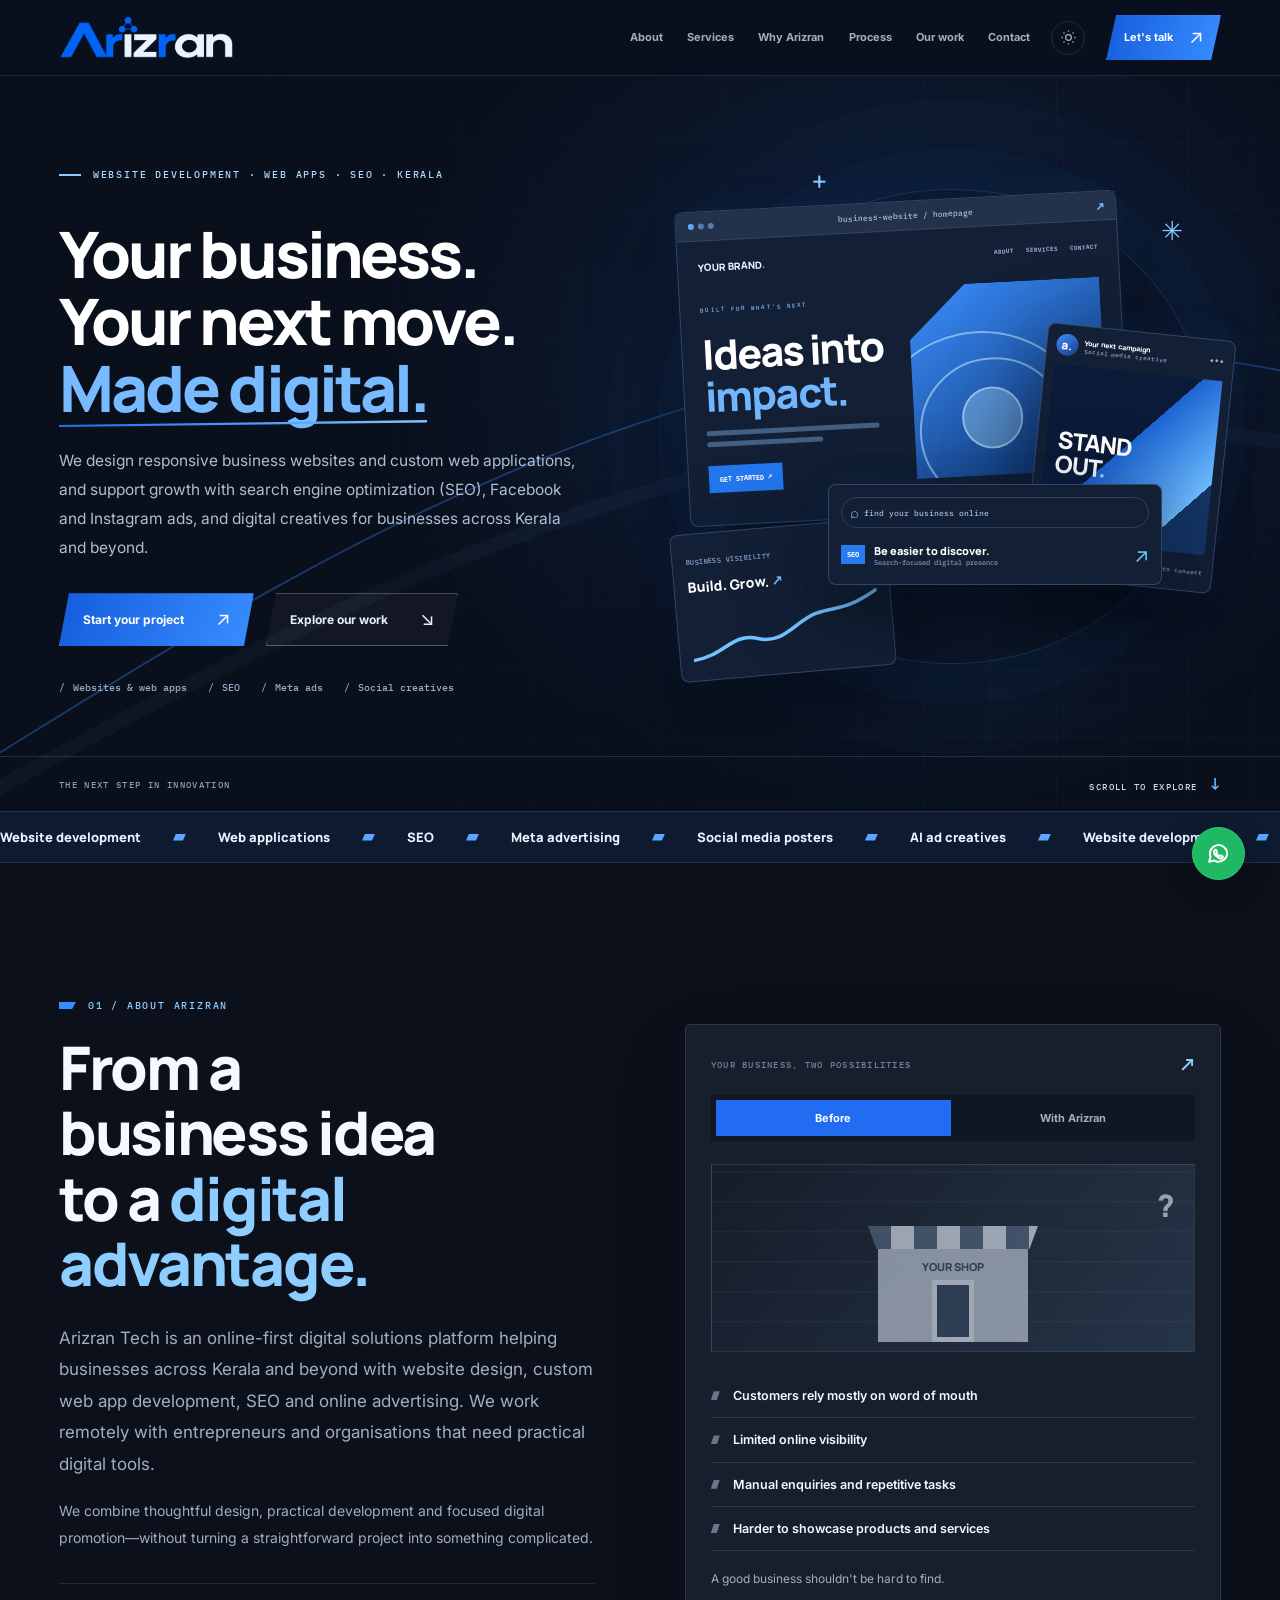
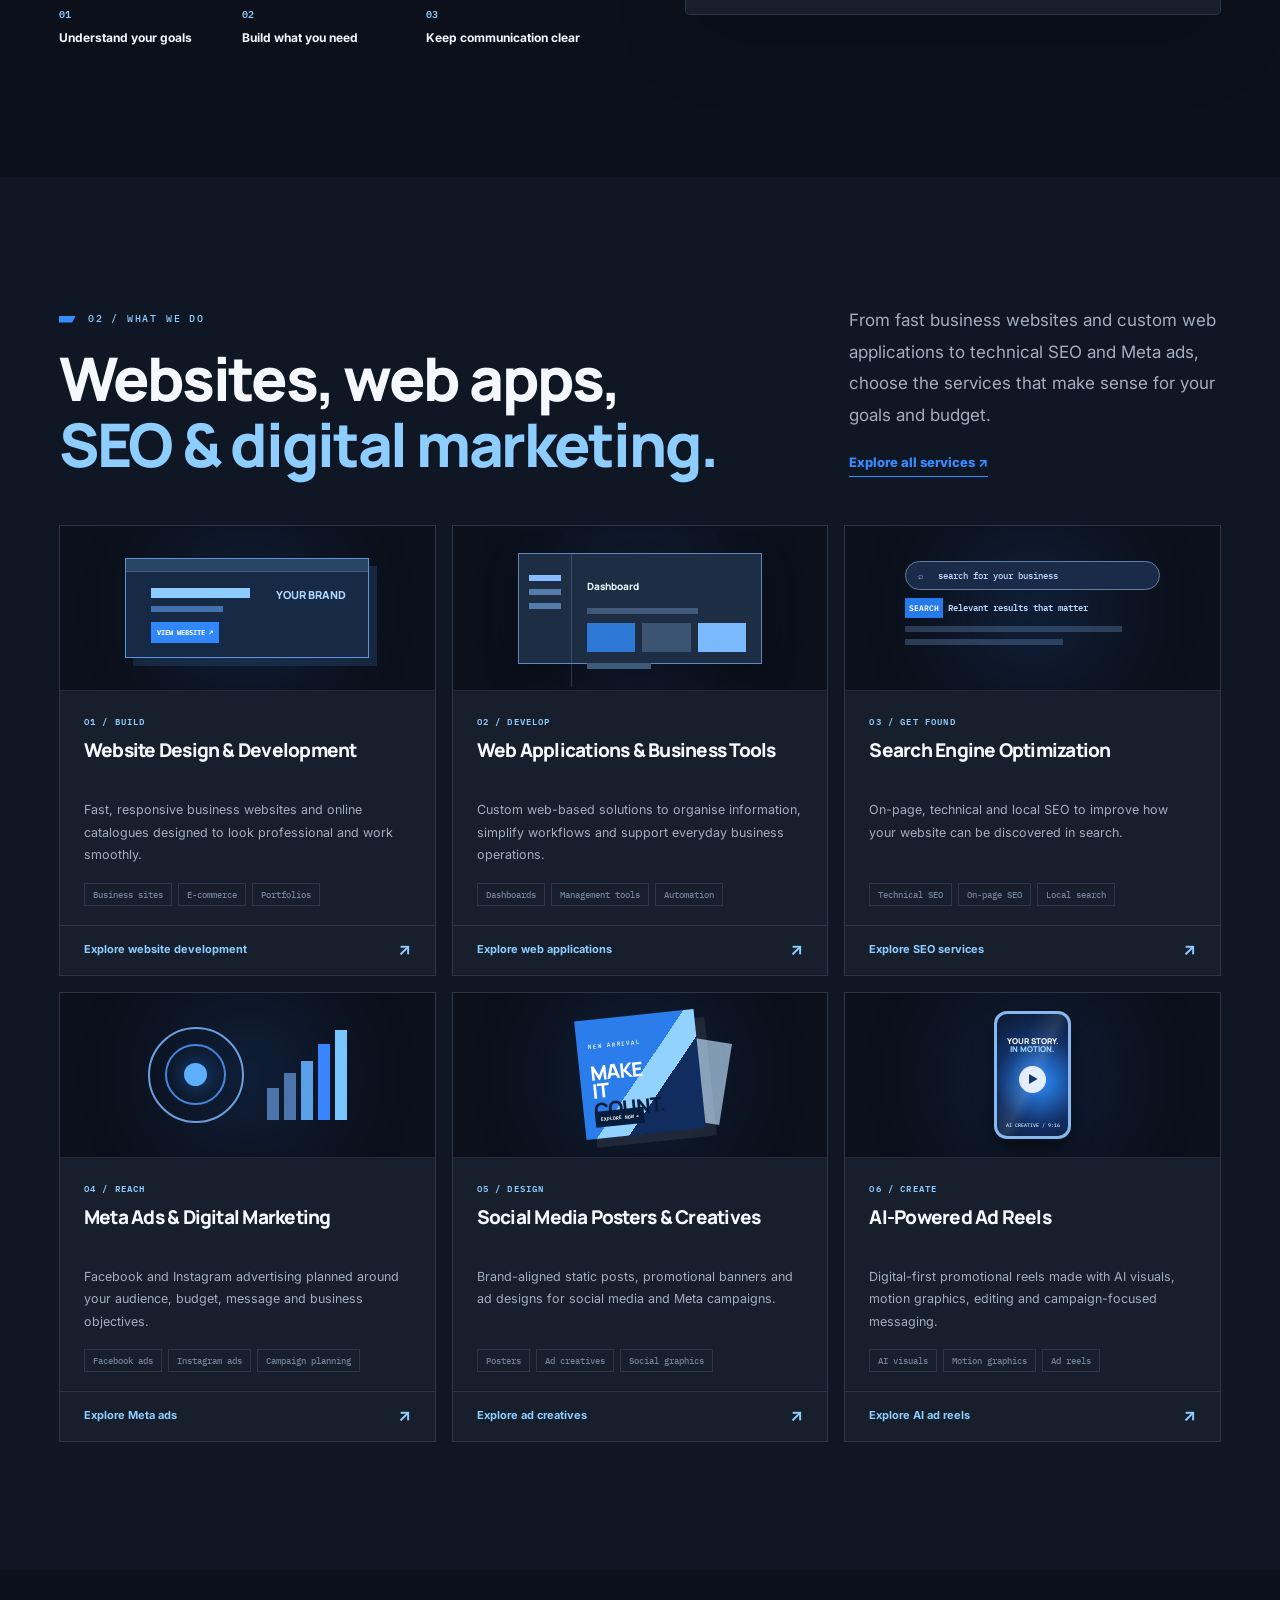
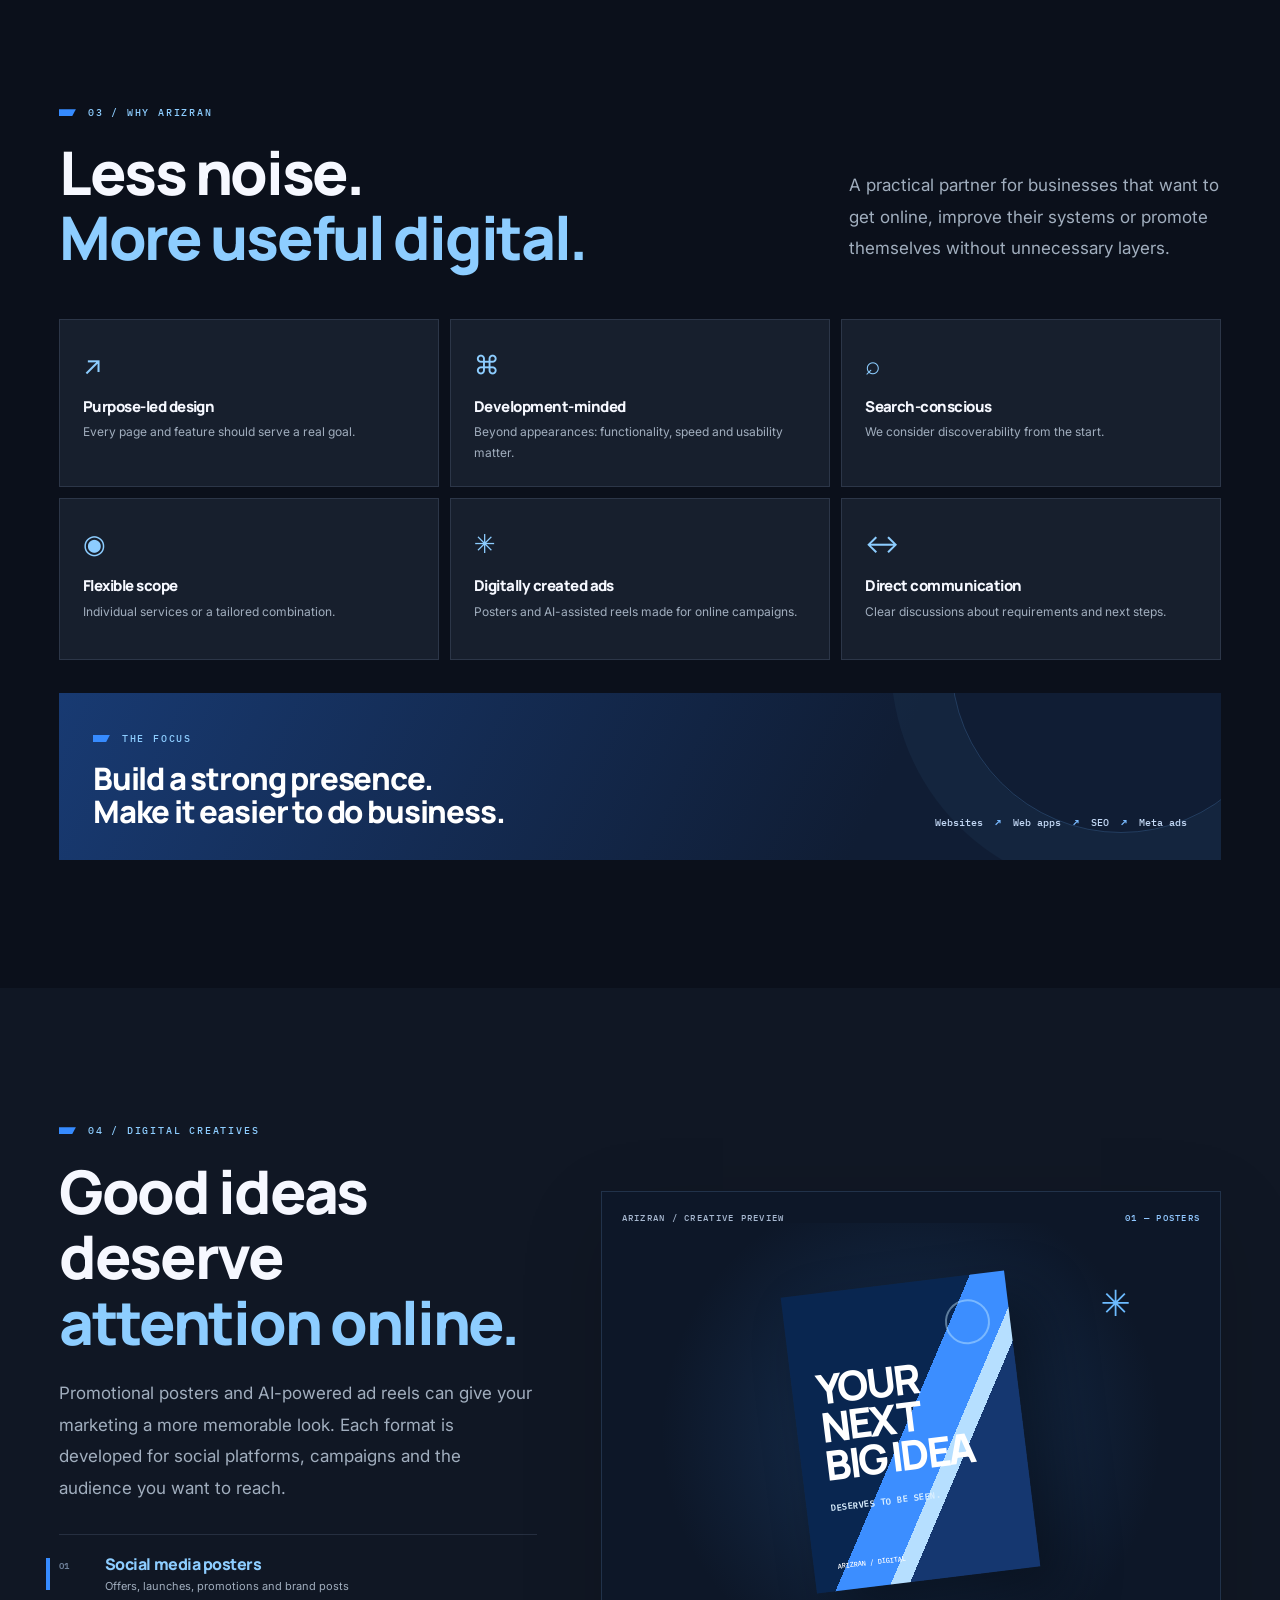
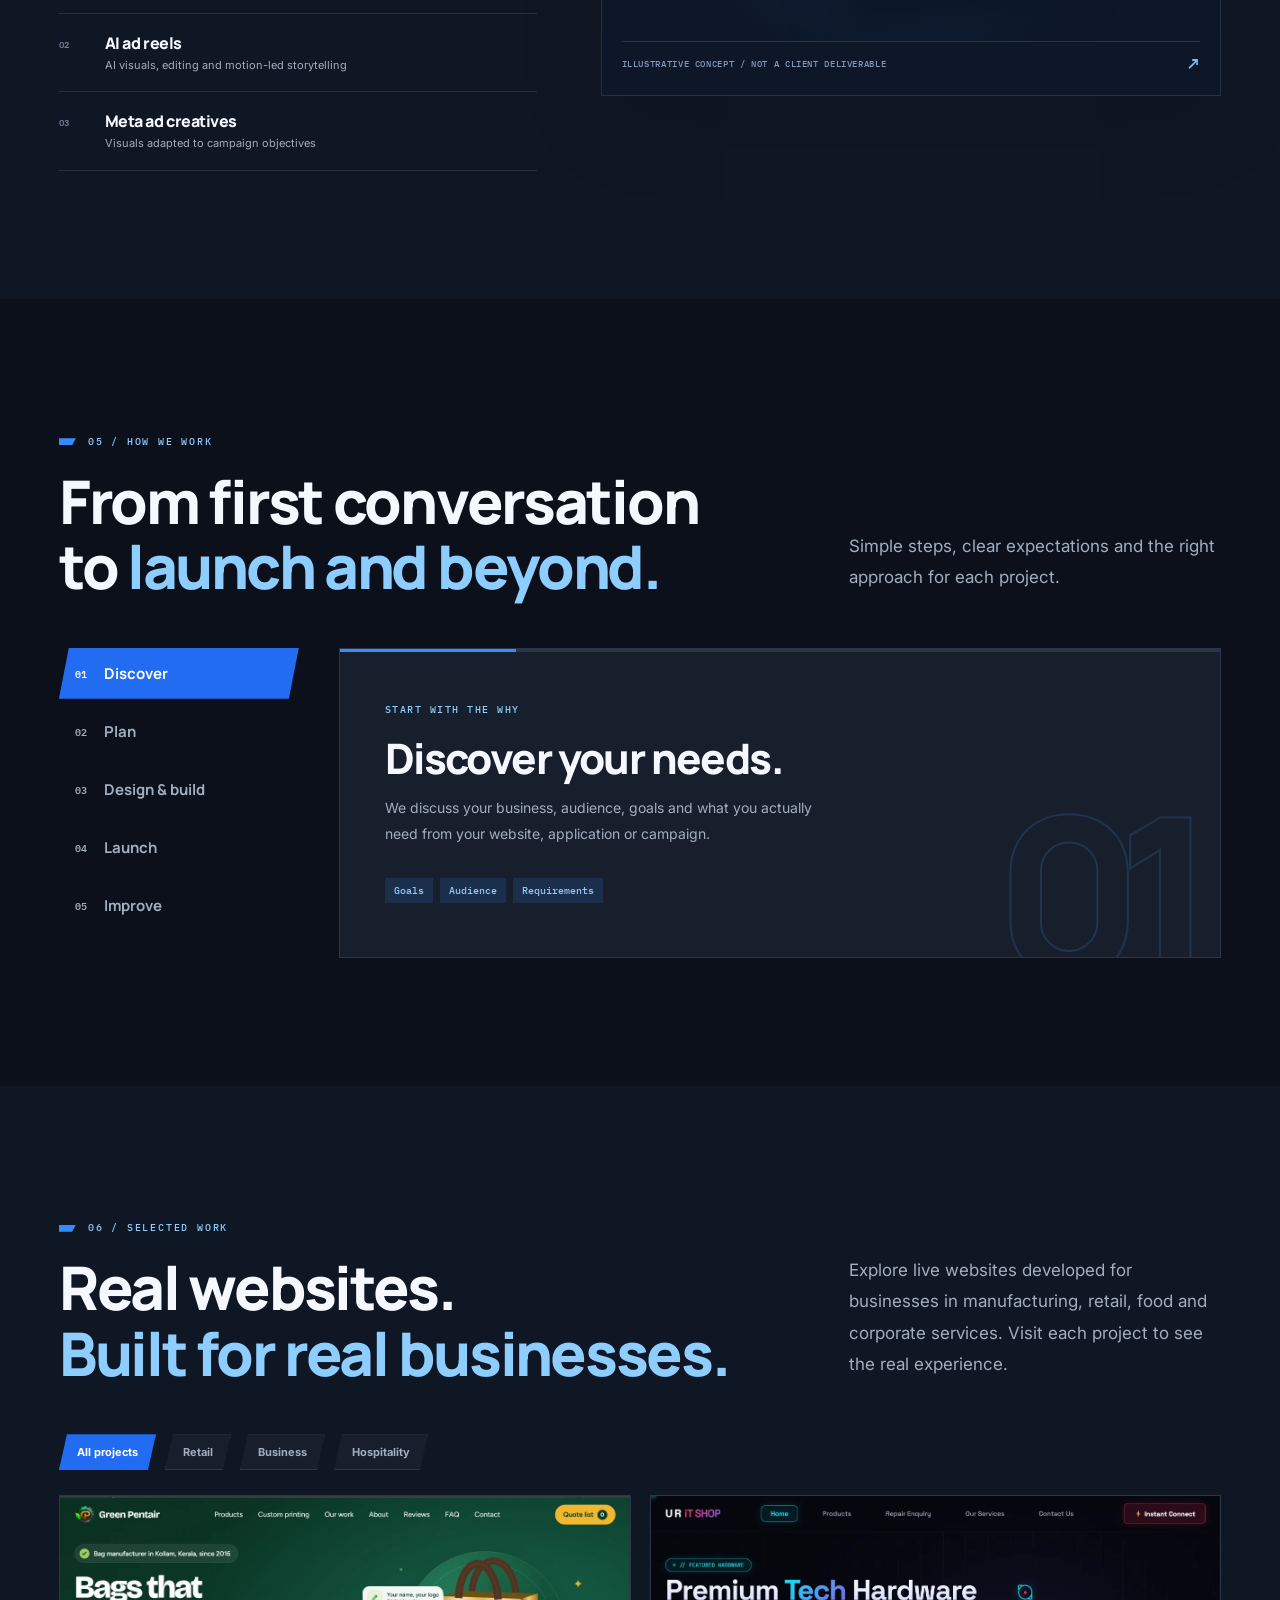
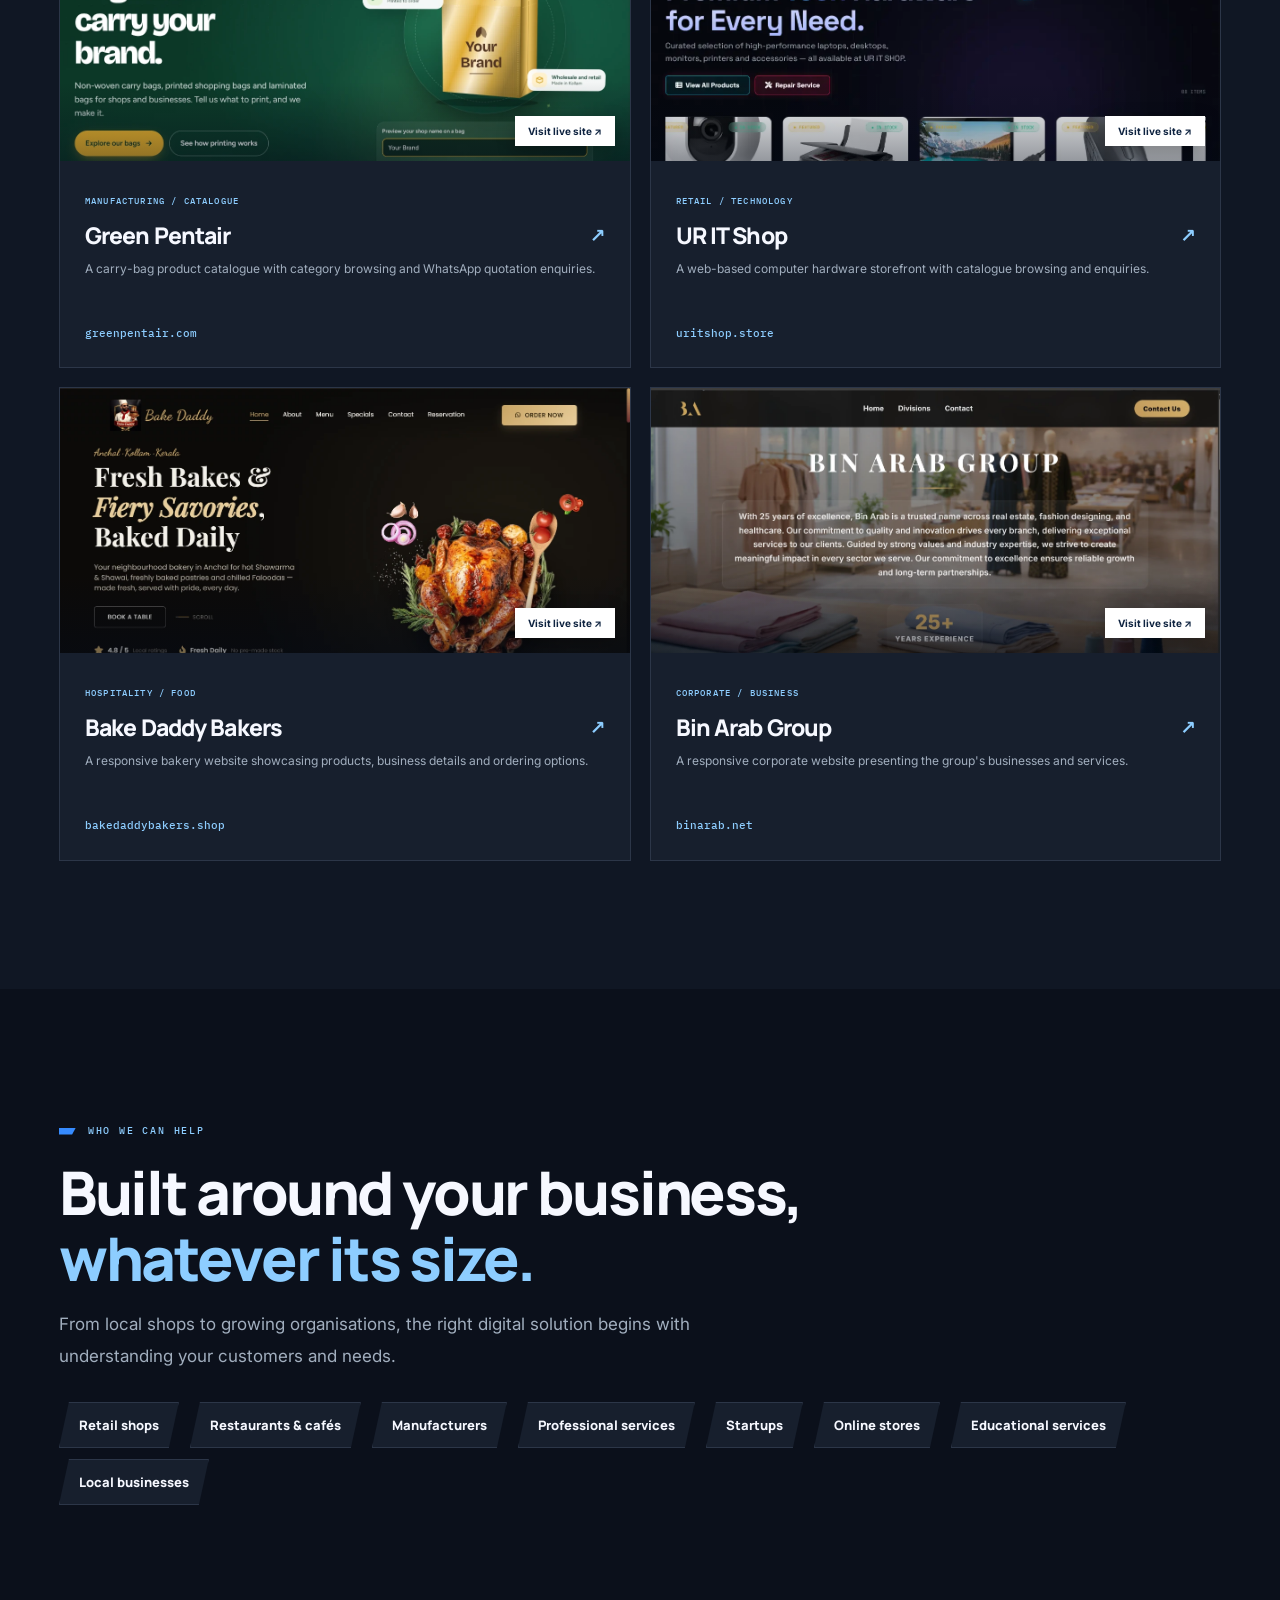
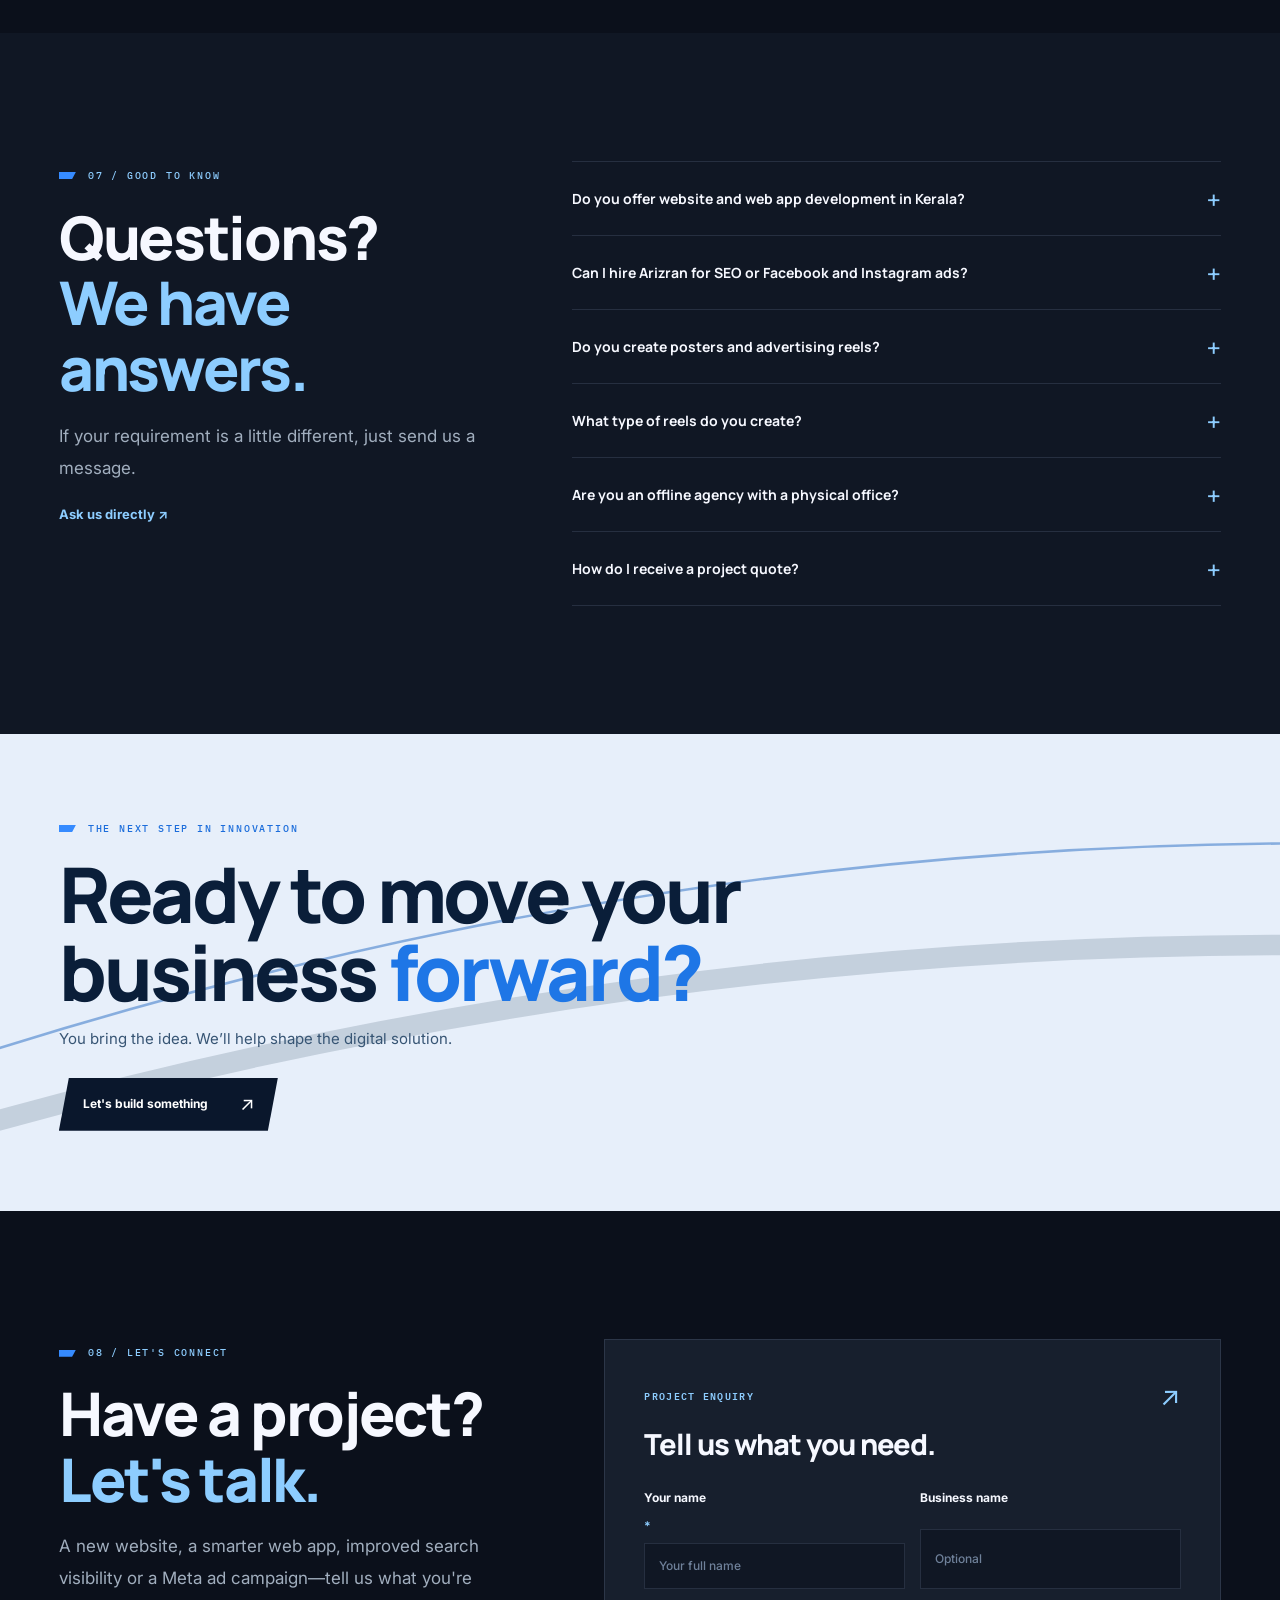
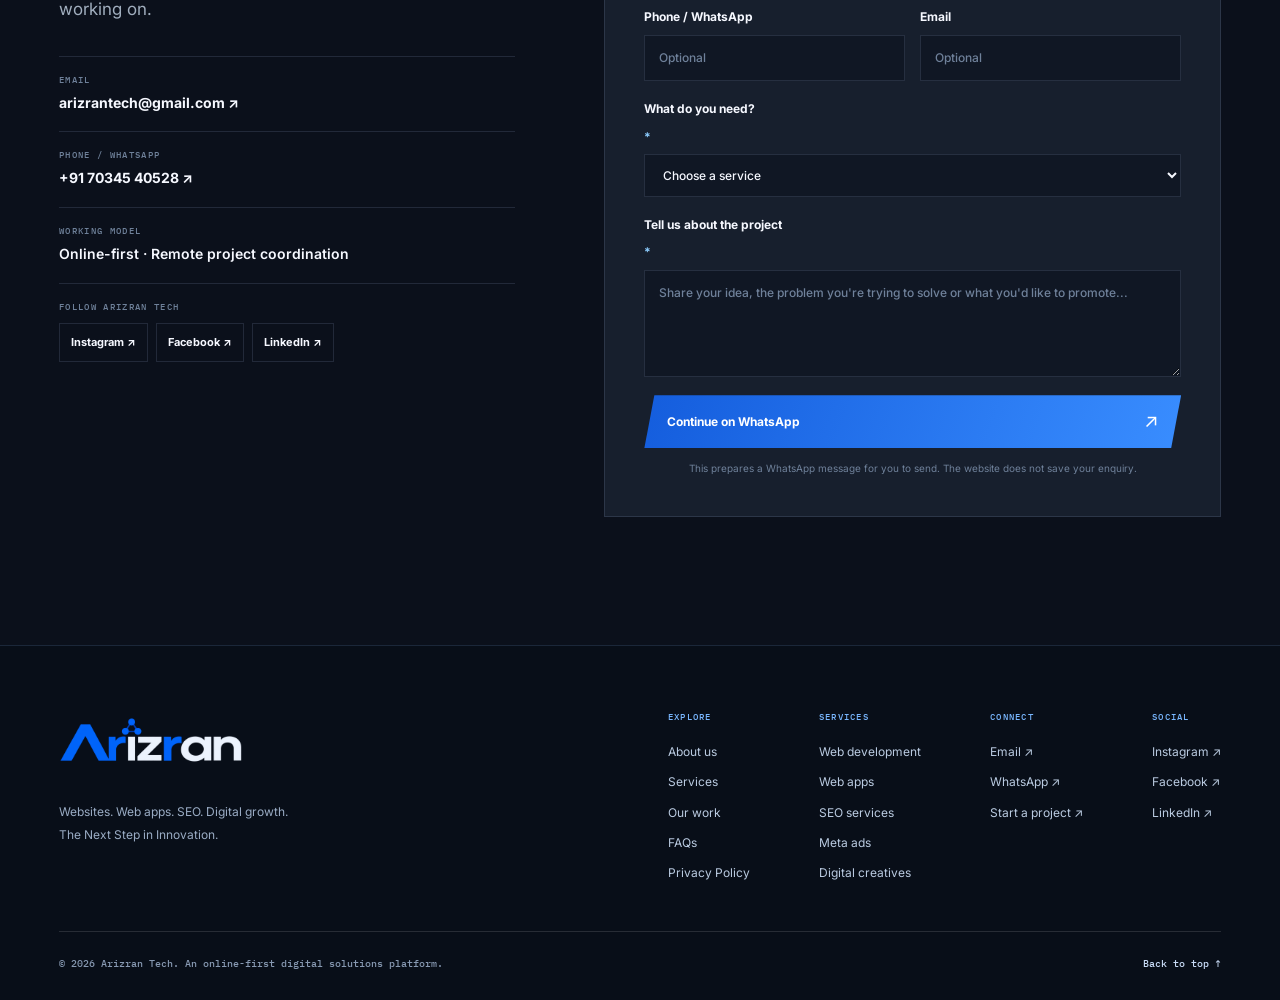
==== commit 50bc4141: "Add privacy policy page" ====
--- a/index.html
+++ b/index.html
@@ -302,7 +302,31 @@
       <form class="contact-form reveal" id="contact-form"><div class="form-heading"><span>PROJECT ENQUIRY</span><span>↗</span></div><h3>Tell us what you need.</h3><div class="form-row"><label>Your name <span>*</span><input name="name" type="text" autocomplete="name" placeholder="Your full name" maxlength="80" required></label><label>Business name<input name="business" type="text" autocomplete="organization" placeholder="Optional" maxlength="90"></label></div><div class="form-row"><label>Phone / WhatsApp<input name="phone" type="tel" autocomplete="tel" placeholder="Optional" maxlength="30"></label><label>Email<input name="email" type="email" autocomplete="email" placeholder="Optional" maxlength="140"></label></div><label>What do you need? <span>*</span><select name="service" required><option value="" disabled selected>Choose a service</option><option>Website Design & Development</option><option>Web Applications & Business Tools</option><option>Search Engine Optimization</option><option>Meta Ads & Digital Marketing</option><option>Social Media Posters & Creatives</option><option>AI-Powered Ad Reels</option><option>Multiple services</option><option>Not sure yet</option></select></label><label>Tell us about the project <span>*</span><textarea name="message" rows="4" placeholder="Share your idea, the problem you're trying to solve or what you'd like to promote..." maxlength="1800" required></textarea></label><button type="submit" class="btn btn-blue form-submit">Continue on WhatsApp <span aria-hidden="true">↗</span></button><p class="form-help" id="form-help">This prepares a WhatsApp message for you to send. The website does not save your enquiry.</p></form></div></section>
   </main>
 
-  <footer class="footer"><div class="wrap"><div class="footer-top"><div class="footer-about"><a class="brand brand-logo" href="#top" aria-label="Arizran Tech, back to top"><img class="brand-logo-image" src="assets/arizran-logo-on-dark.png" alt="" width="174" height="54"></a><p>Websites. Web apps. SEO. Digital growth.<br>The Next Step in Innovation.</p></div><div class="footer-columns"><div><span>EXPLORE</span><a href="#about">About us</a><a href="services/">Services</a><a href="#work">Our work</a><a href="#faq">FAQs</a></div><div><span>SERVICES</span><a href="services/website-development/">Web development</a><a href="services/web-app-development/">Web apps</a><a href="services/seo-services/">SEO services</a><a href="services/digital-marketing/">Meta ads</a><a href="#creative">Digital creatives</a></div><div><span>CONNECT</span><a href="mailto:arizrantech@gmail.com">Email ↗</a><a href="https://wa.me/917034540528" target="_blank" rel="noopener noreferrer">WhatsApp ↗</a><a href="#contact">Start a project ↗</a></div><div><span>SOCIAL</span><a href="https://www.instagram.com/arizrantech/" target="_blank" rel="noopener noreferrer">Instagram ↗</a><a href="https://www.facebook.com/profile.php?id=61595785553308" target="_blank" rel="noopener noreferrer">Facebook ↗</a><a href="https://www.linkedin.com/company/arizran-tech" target="_blank" rel="noopener noreferrer">LinkedIn ↗</a></div></div></div><div class="footer-bottom"><span>© <span id="year">2026</span> Arizran Tech. An online-first digital solutions platform.</span><a href="#top">Back to top ↑</a></div></div></footer>
+  <footer class="footer">
+    <div class="wrap">
+      <div class="footer-top">
+        <div class="footer-about">
+          <a class="brand brand-logo" href="#top" aria-label="Arizran Tech, back to top">
+            <img class="brand-logo-image" src="assets/arizran-logo-on-dark.png" alt="" width="174" height="54">
+          </a>
+          <p>Websites. Web apps. SEO. Digital growth.<br>The Next Step in Innovation.</p>
+        </div>
+        <div class="footer-columns">
+          <div><span>EXPLORE</span>
+            <a href="#about">About us</a>
+            <a href="services/">Services</a>
+            <a href="#work">Our work</a>
+            <a href="#faq">FAQs</a>
+            <a href="/privacy-policy/">Privacy Policy</a>
+          </div>
+          
+          <div>
+            <span>SERVICES</span>
+            <a href="services/website-development/">Web development</a>
+            <a href="services/web-app-development/">Web apps</a>
+            <a href="services/seo-services/">SEO services</a>
+            <a href="services/digital-marketing/">Meta ads</a>
+            <a href="#creative">Digital creatives</a></div><div><span>CONNECT</span><a href="mailto:arizrantech@gmail.com">Email ↗</a><a href="https://wa.me/917034540528" target="_blank" rel="noopener noreferrer">WhatsApp ↗</a><a href="#contact">Start a project ↗</a></div><div><span>SOCIAL</span><a href="https://www.instagram.com/arizrantech/" target="_blank" rel="noopener noreferrer">Instagram ↗</a><a href="https://www.facebook.com/profile.php?id=61595785553308" target="_blank" rel="noopener noreferrer">Facebook ↗</a><a href="https://www.linkedin.com/company/arizran-tech" target="_blank" rel="noopener noreferrer">LinkedIn ↗</a></div></div></div><div class="footer-bottom"><span>© <span id="year">2026</span> Arizran Tech. An online-first digital solutions platform.</span><a href="#top">Back to top ↑</a></div></div></footer>
 
   <nav class="floating-actions" aria-label="Quick actions">
     <a class="floating-action back-to-top" id="back-to-top" href="#top" aria-label="Back to top" title="Back to top" hidden>
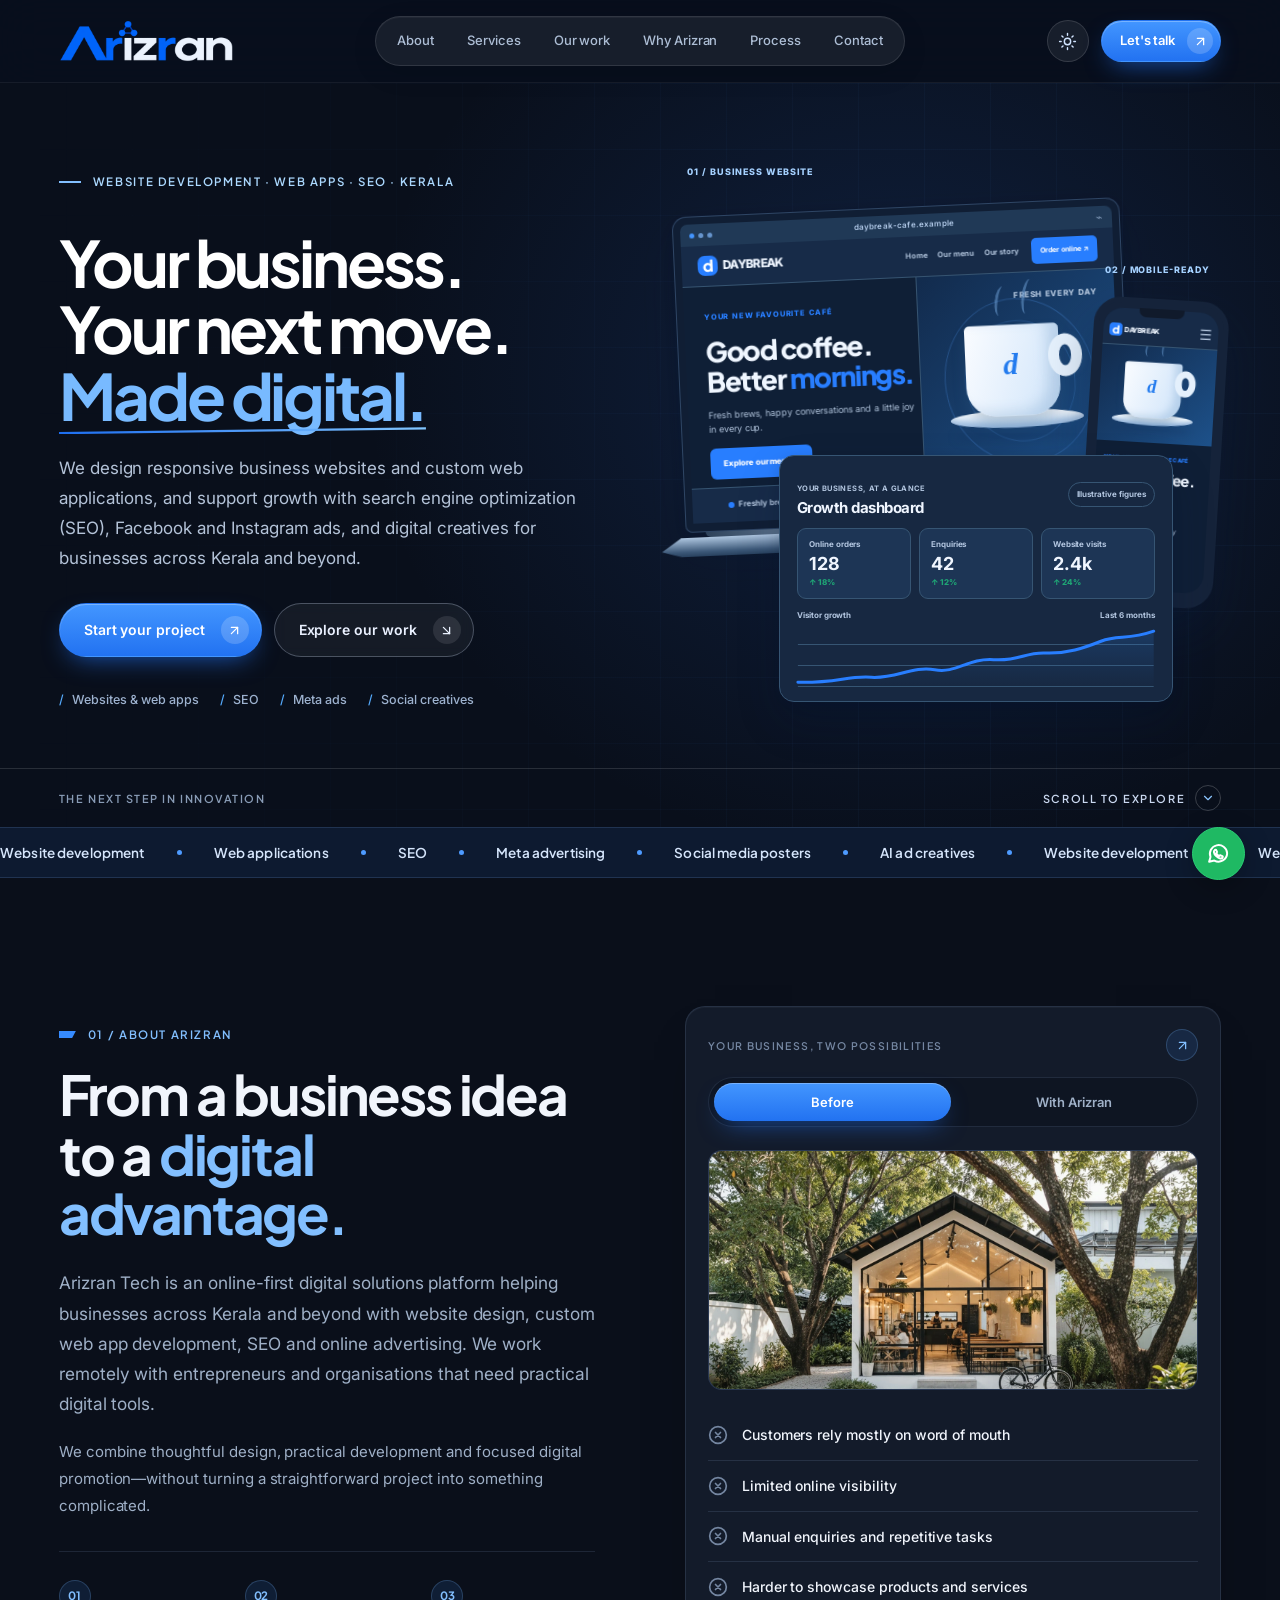
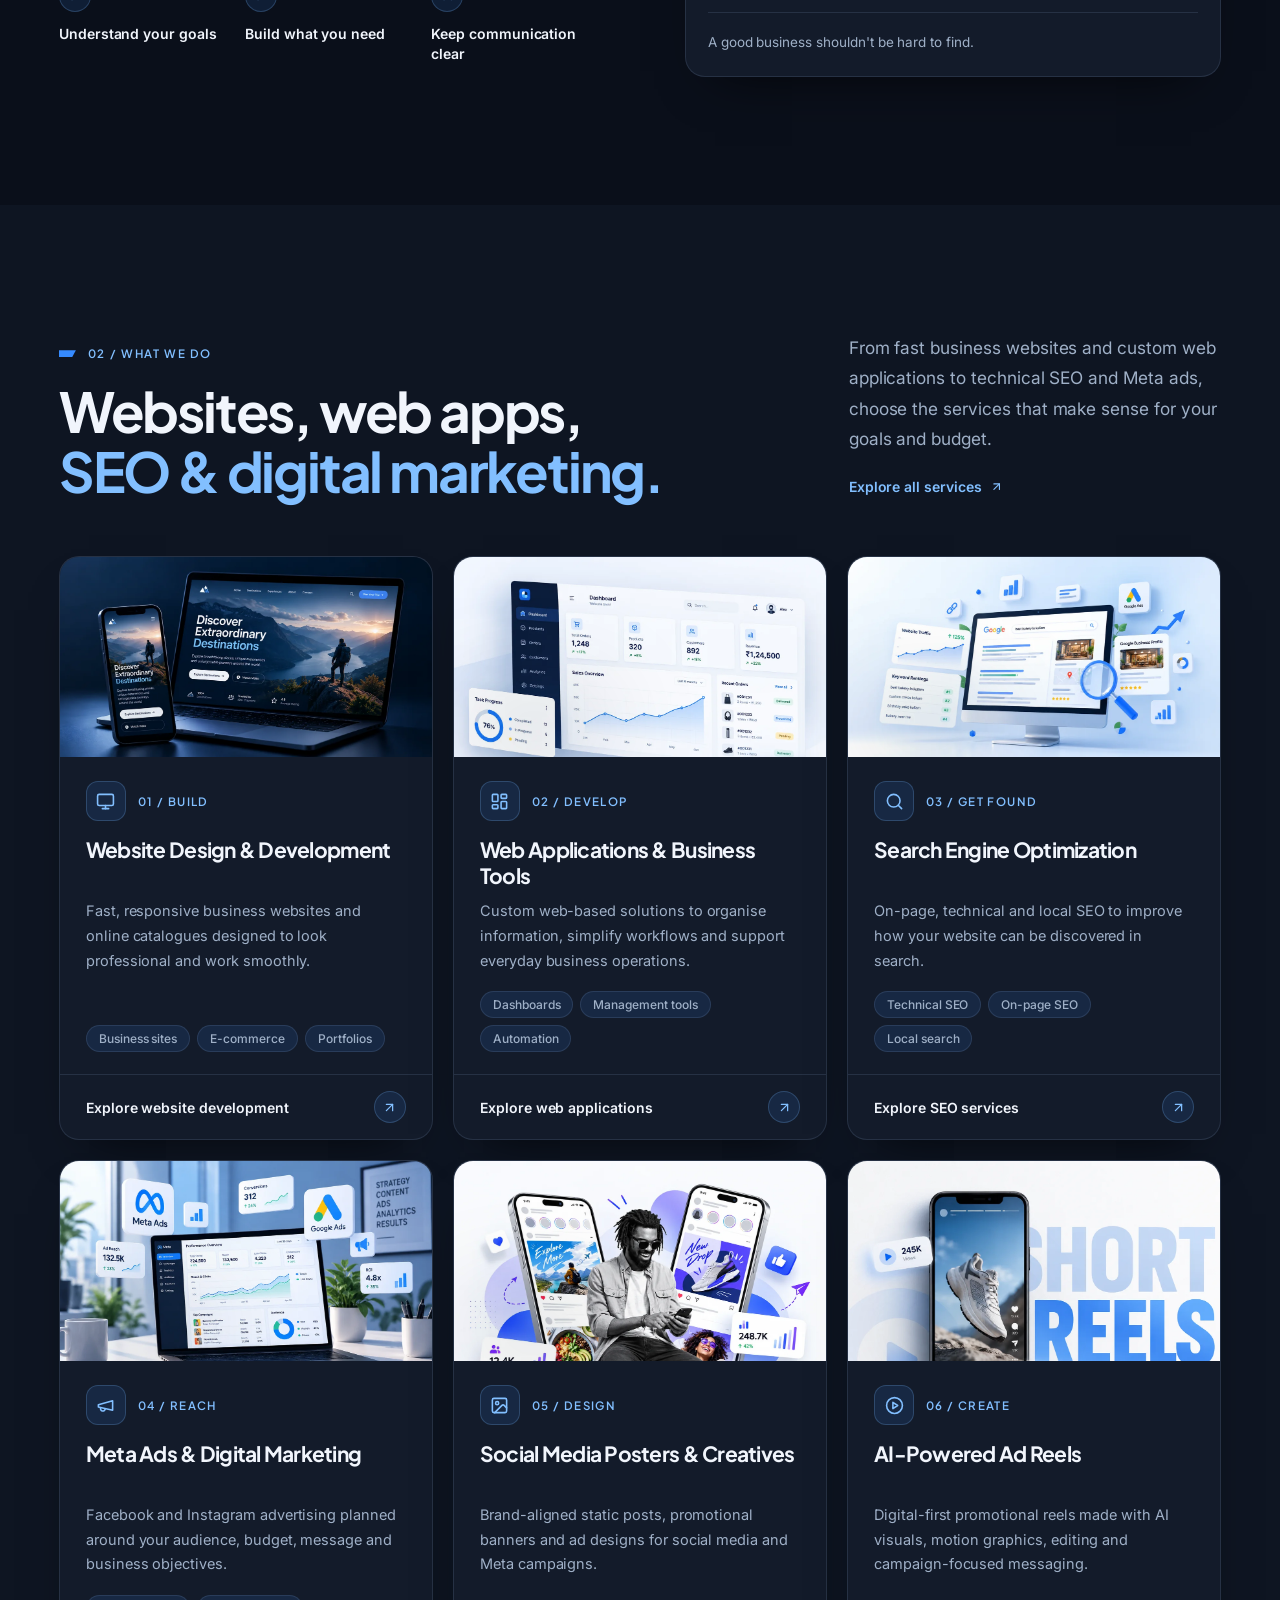
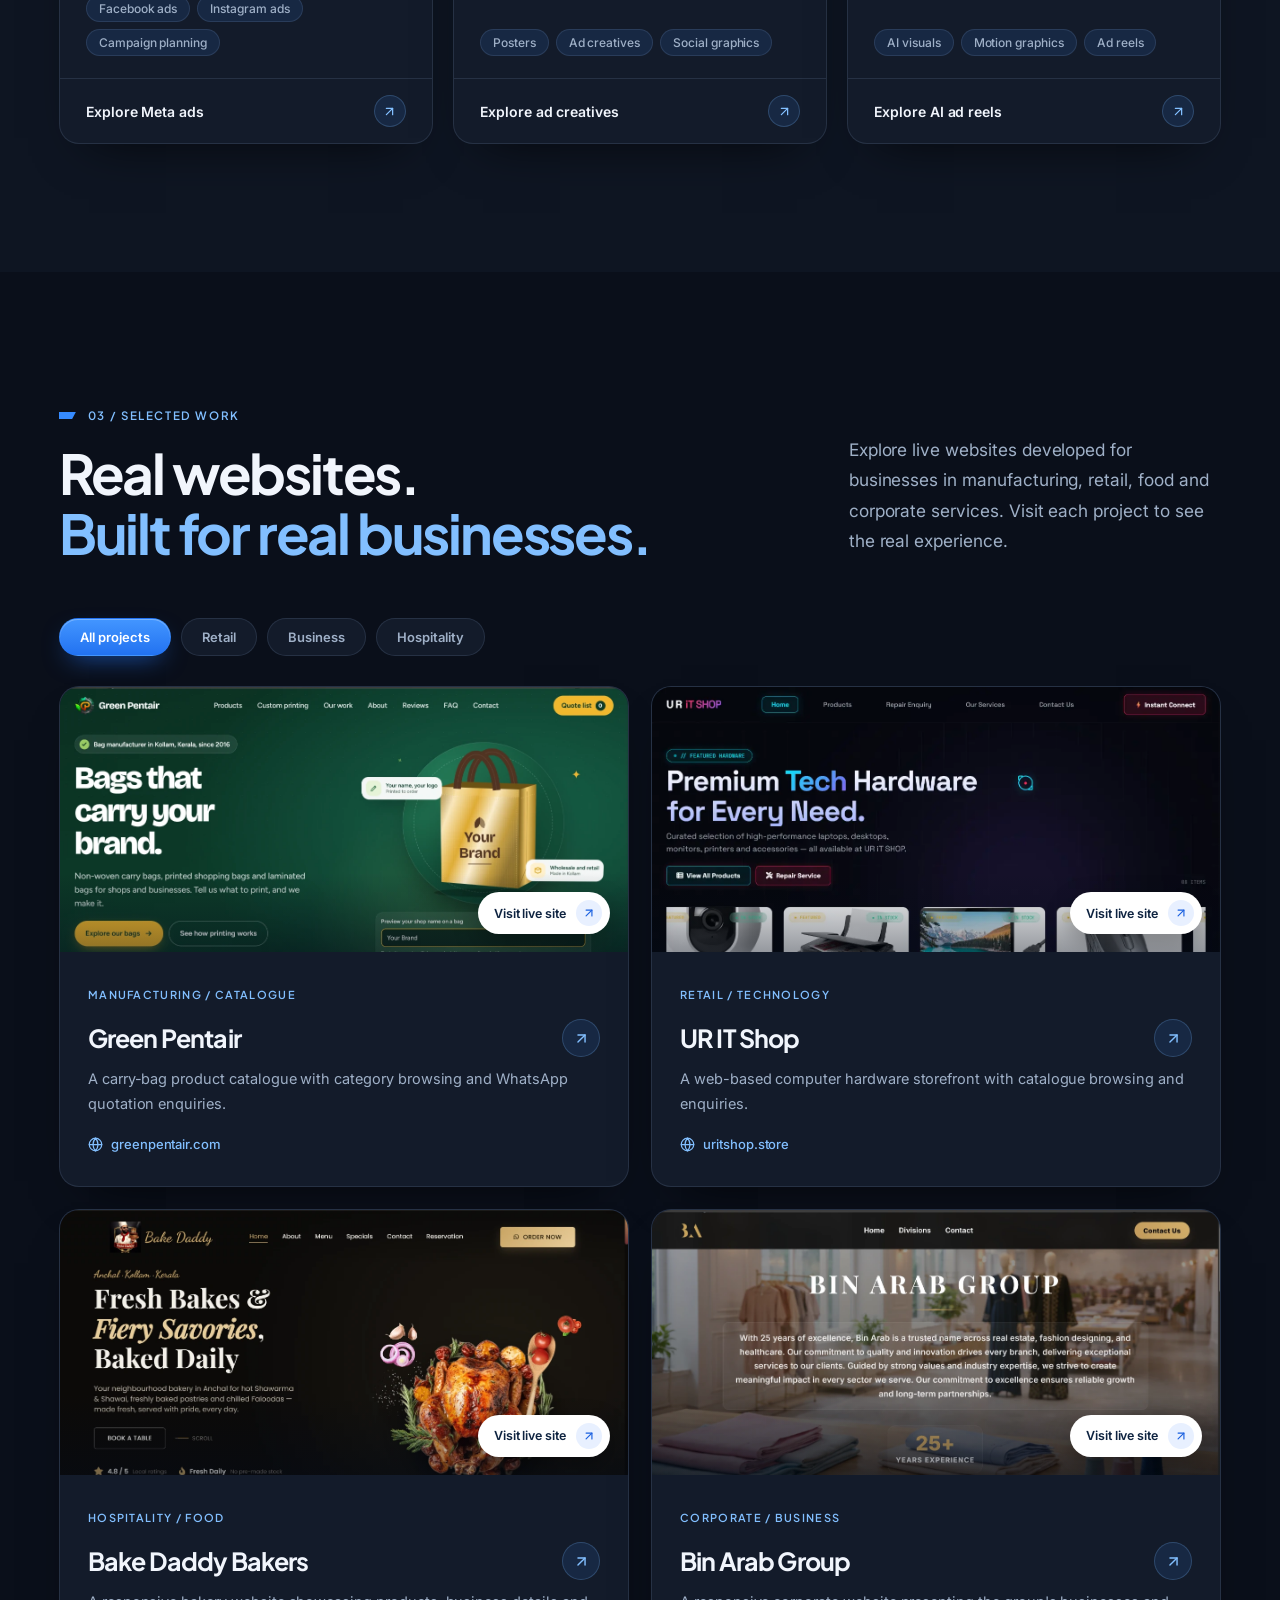
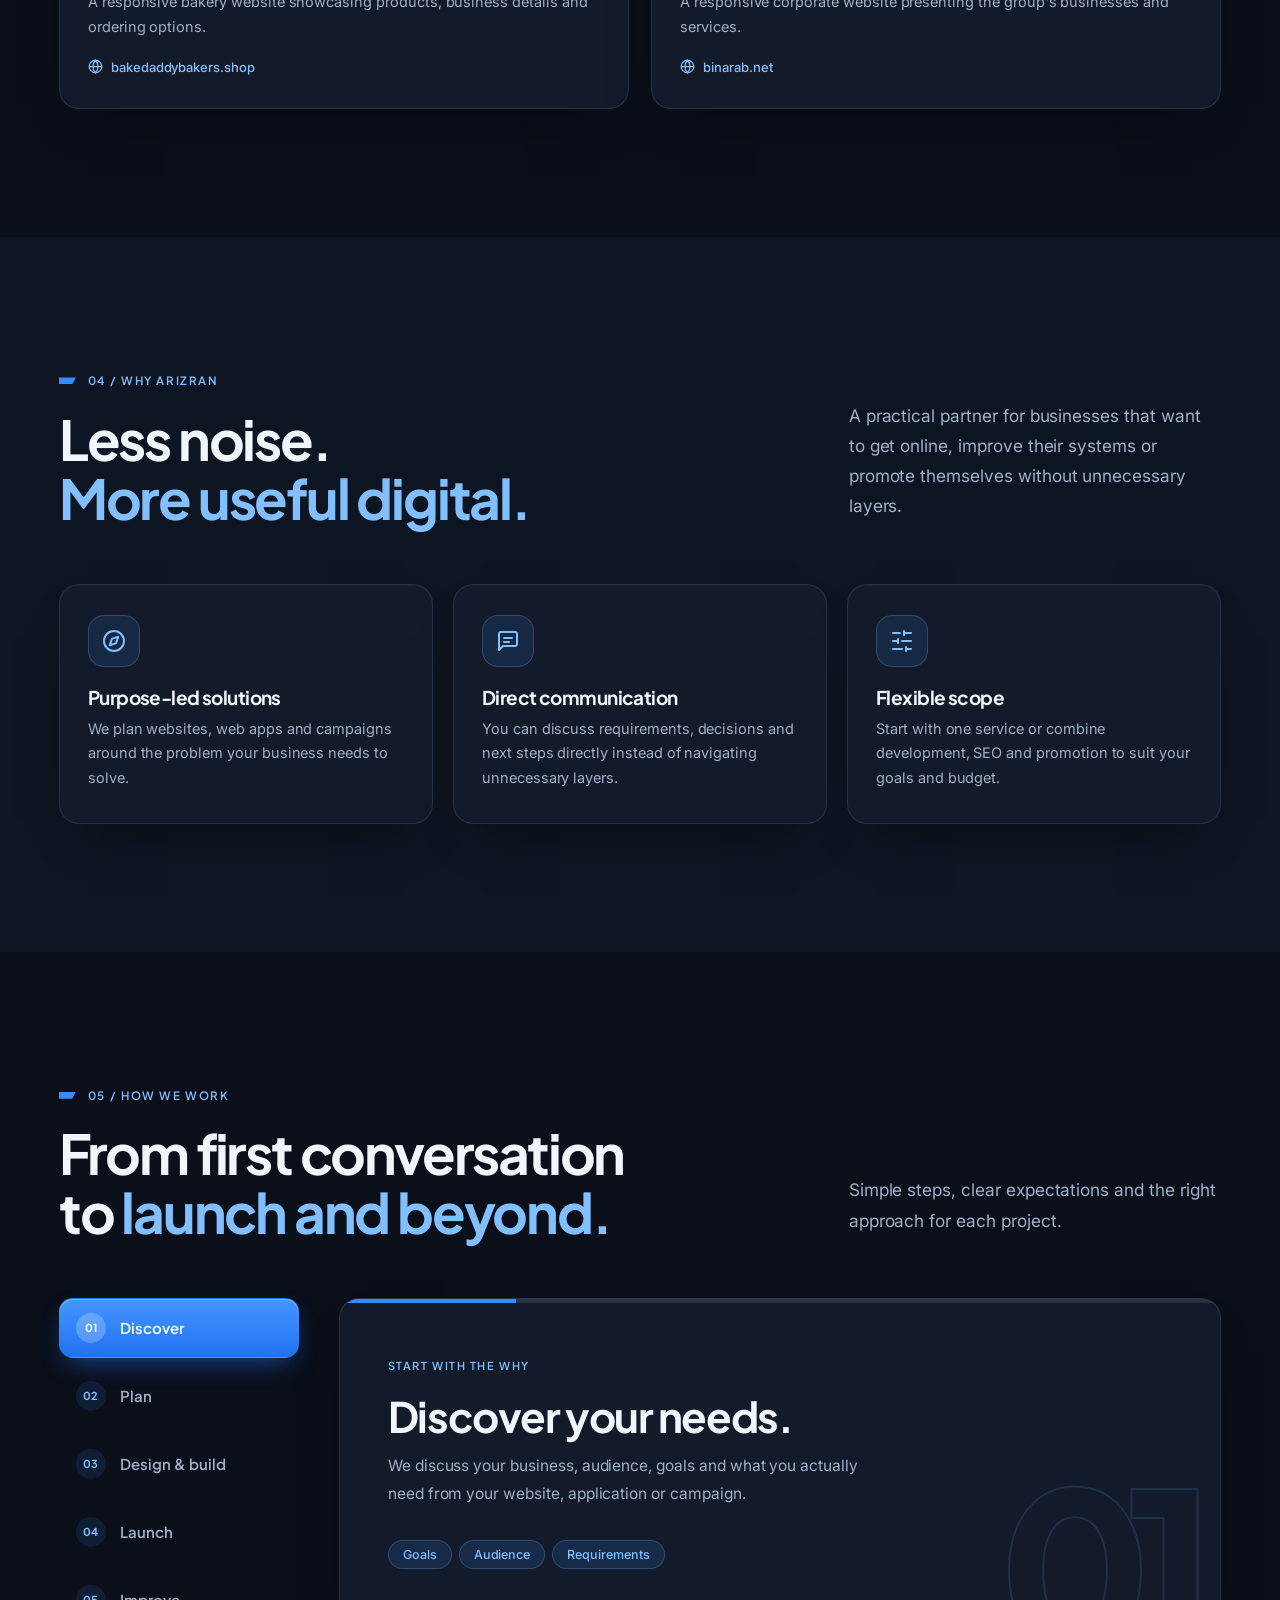
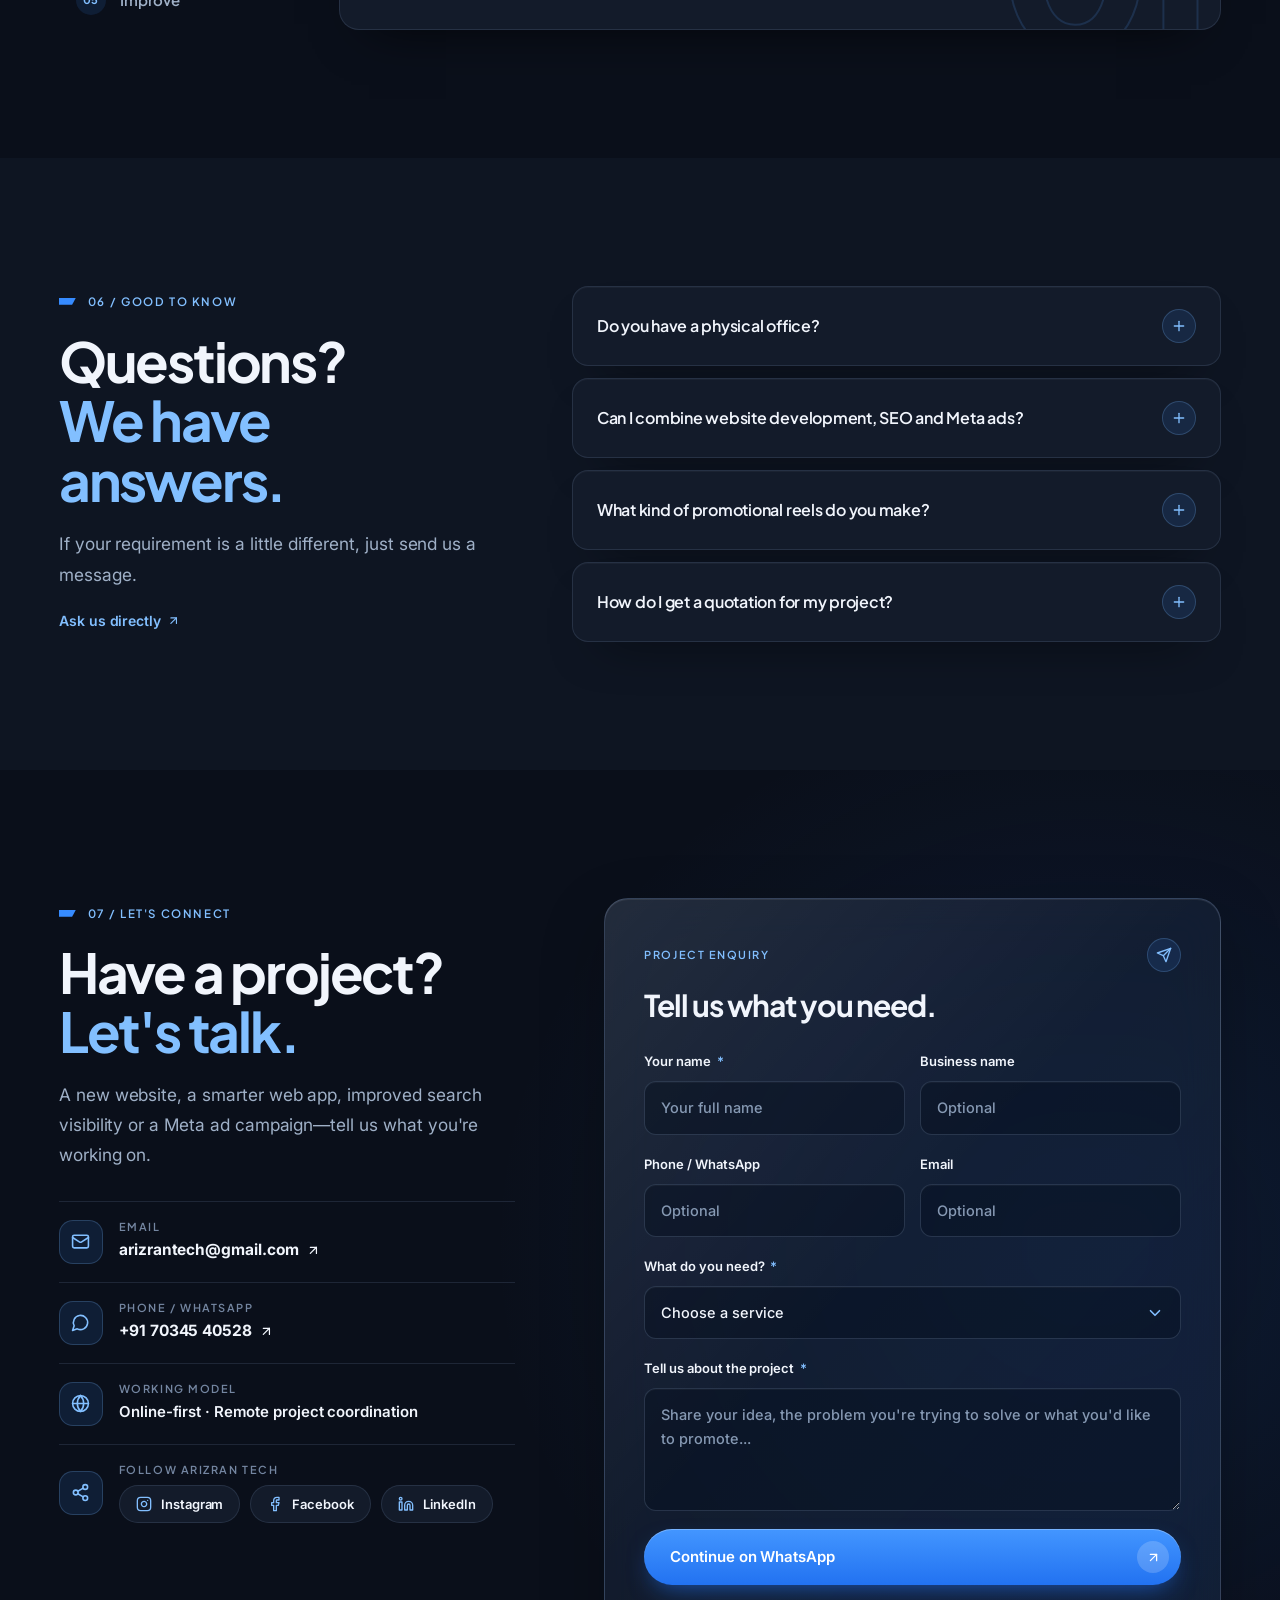
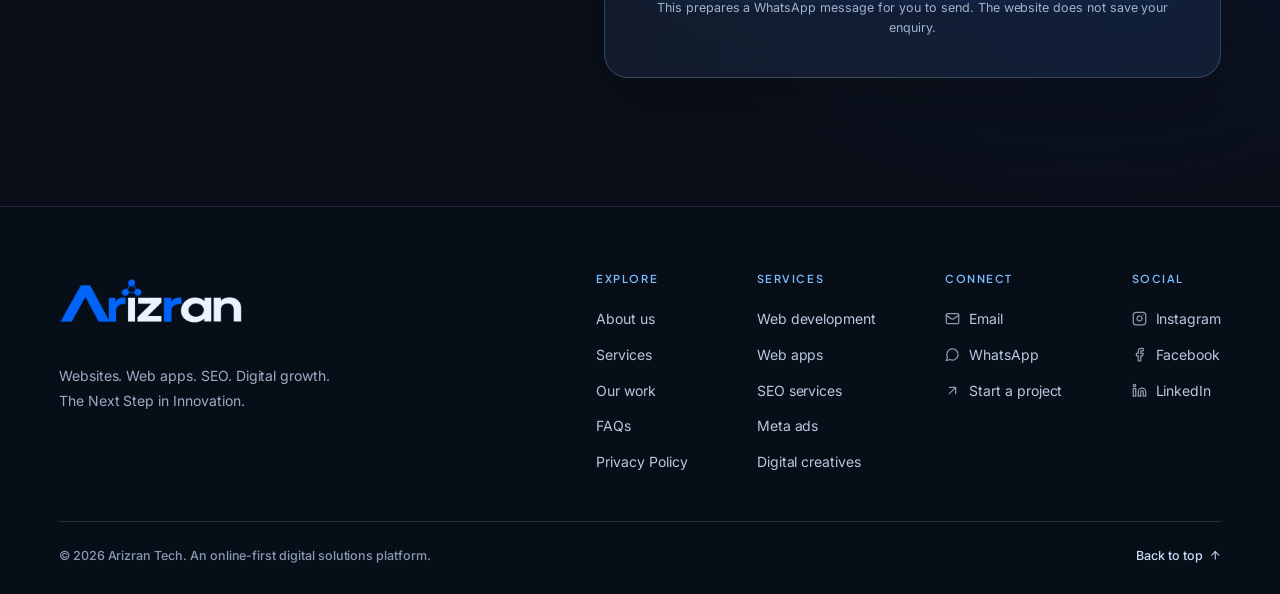
==== commit 2763bbe6: "Complete website redesign and light theme fixes" ====
--- a/index.html
+++ b/index.html
@@ -1,41 +1,36 @@
 <!doctype html>
-<html lang="en-IN" data-theme="dark">
-<head>
+<html data-theme="dark" lang="en-IN">
+<head><script async="" src="https://www.googletagmanager.com/gtag/js?id=G-8PNWGNS64S"></script><script>window.dataLayer = window.dataLayer || [];
+function gtag(){dataLayer.push(arguments);}
+gtag('js', new Date());
+gtag('config', 'G-8PNWGNS64S');</script>
 <!-- Google Analytics 4 -->
-<script async src="https://www.googletagmanager.com/gtag/js?id=G-8PNWGNS64S"></script>
-<script>
-  window.dataLayer = window.dataLayer || [];
-  function gtag(){dataLayer.push(arguments);}
-  gtag('js', new Date());
-  gtag('config', 'G-8PNWGNS64S');
-</script>
-  <meta charset="utf-8">
-  <meta name="viewport" content="width=device-width,initial-scale=1">
-  <meta name="theme-color" content="#0a1020">
-  <meta name="description" content="Arizran Tech builds responsive websites and custom web apps, with SEO, Meta ads, social media posters and AI ad reels for businesses across Kerala and beyond.">
-  <meta name="robots" content="index,follow,max-image-preview:large">
-  <link rel="canonical" href="https://www.arizrantech.com/">
-  <meta property="og:type" content="website">
-  <meta property="og:locale" content="en_IN">
-  <meta property="og:site_name" content="Arizran Tech">
-  <meta property="og:title" content="Website Development, Web Apps &amp; SEO in Kerala | Arizran Tech">
-  <meta property="og:description" content="Arizran Tech builds responsive websites and custom web apps, with SEO, Meta ads, social media posters and AI ad reels for businesses across Kerala and beyond.">
-  <meta property="og:url" content="https://www.arizrantech.com/">
-  <meta property="og:image" content="https://www.arizrantech.com/assets/arizran-social-preview.jpg">
-  <meta property="og:image:width" content="1200">
-  <meta property="og:image:height" content="630">
-  <meta property="og:image:alt" content="Arizran Tech — Websites, Web Apps and Digital Growth">
-  <meta name="twitter:card" content="summary_large_image">
-  <meta name="twitter:title" content="Website Development, Web Apps &amp; SEO in Kerala | Arizran Tech">
-  <meta name="twitter:description" content="Arizran Tech builds responsive websites and custom web apps, with SEO, Meta ads, social media posters and AI ad reels for businesses across Kerala and beyond.">
-  <meta name="twitter:image" content="https://www.arizrantech.com/assets/arizran-social-preview.jpg">
-  <title>Website Development, Web Apps &amp; SEO in Kerala | Arizran Tech</title>
-  <link rel="preconnect" href="https://fonts.googleapis.com">
-  <link rel="preconnect" href="https://fonts.gstatic.com" crossorigin>
-  <link href="https://fonts.googleapis.com/css2?family=IBM+Plex+Mono:wght@400;500;600&family=Inter:wght@400;500;600;700;800&family=Manrope:wght@500;600;700;800&display=swap" rel="stylesheet">
-  <link rel="icon" href="assets/favicon.png" type="image/png">
-  <link rel="stylesheet" href="styles.css">
-  <script type="application/ld+json">
+<meta charset="utf-8"/>
+<meta content="width=device-width,initial-scale=1" name="viewport"/>
+<meta content="#0a1020" name="theme-color"/>
+<meta content="Arizran Tech builds responsive websites and custom web apps, with SEO, Meta ads, social media posters and AI ad reels for businesses across Kerala and beyond." name="description"/>
+<meta content="index,follow,max-image-preview:large" name="robots"/>
+<meta content="website" property="og:type"/>
+<meta content="en_IN" property="og:locale"/>
+<meta content="Arizran Tech" property="og:site_name"/>
+<meta content="Website Development, Web Apps &amp; SEO in Kerala | Arizran Tech" property="og:title"/>
+<meta content="Arizran Tech builds responsive websites and custom web apps, with SEO, Meta ads, social media posters and AI ad reels for businesses across Kerala and beyond." property="og:description"/>
+<meta content="https://www.arizrantech.com/" property="og:url"/>
+<meta content="https://www.arizrantech.com/assets/arizran-social-preview.jpg" property="og:image"/>
+<meta content="1200" property="og:image:width"/>
+<meta content="630" property="og:image:height"/>
+<meta content="Arizran Tech — Websites, Web Apps and Digital Growth" property="og:image:alt"/>
+<meta content="summary_large_image" name="twitter:card"/>
+<meta content="Website Development, Web Apps &amp; SEO in Kerala | Arizran Tech" name="twitter:title"/>
+<meta content="Arizran Tech builds responsive websites and custom web apps, with SEO, Meta ads, social media posters and AI ad reels for businesses across Kerala and beyond." name="twitter:description"/>
+<meta content="https://www.arizrantech.com/assets/arizran-social-preview.jpg" name="twitter:image"/>
+<title>Website Development, Web Apps &amp; SEO in Kerala | Arizran Tech</title>
+<link href="https://fonts.googleapis.com" rel="preconnect"/>
+<link crossorigin="" href="https://fonts.gstatic.com" rel="preconnect"/>
+<link href="https://fonts.googleapis.com/css2?family=Plus+Jakarta+Sans:wght@400;500;600;700;800&amp;family=Inter:wght@400;500;600;700&amp;display=swap" rel="stylesheet"/>
+<link href="assets/favicon.png" rel="icon" type="image/png"/>
+<link href="styles.css" rel="stylesheet"/><link href="homepage.css" rel="stylesheet"/>
+<script type="application/ld+json">
 {
   "@context": "https://schema.org",
   "@graph": [
@@ -181,160 +176,206 @@
     }
   ]
 }
-  </script>
-  <script src="script.js" defer></script>
-</head>
-<body id="top">
-  <a class="skip-link" href="#main">Skip to content</a>
-
-  <header class="header">
-    <div class="wrap header-inner">
-      <a class="brand brand-logo" href="#top" aria-label="Arizran Tech, back to top">
-        <img class="brand-logo-image logo-for-dark" src="assets/arizran-logo-on-dark.png" alt="" width="174" height="54">
-        <img class="brand-logo-image logo-for-light" src="assets/arizran-logo.png" alt="" width="174" height="54">
-      </a>
-      <nav class="nav" id="nav" aria-label="Main navigation">
-        <a href="#about">About</a><a href="services/">Services</a><a href="#approach">Why Arizran</a><a href="#process">Process</a><a href="#work">Our work</a><a href="#contact">Contact</a>
-      </nav>
-      <button type="button" class="theme-toggle" id="theme-toggle" aria-label="Switch to light theme" title="Change theme">
-        <svg aria-hidden="true" viewBox="0 0 24 24" fill="none" stroke="currentColor" stroke-width="1.8"><circle cx="12" cy="12" r="4"/><path d="M12 2v2m0 16v2M4.9 4.9l1.4 1.4m11.4 11.4 1.4 1.4M2 12h2m16 0h2M4.9 19.1l1.4-1.4M17.7 6.3l1.4-1.4"/></svg>
-      </button>
-      <a class="btn btn-small btn-blue header-cta" href="#contact">Let's talk <span aria-hidden="true">↗</span></a>
-      <button class="menu-toggle" id="menu-toggle" type="button" aria-label="Open navigation" aria-expanded="false" aria-controls="nav"><span></span><span></span><span></span></button>
-    </div>
-    <div class="scroll-progress" id="scroll-progress" aria-hidden="true"></div>
-  </header>
-
-  <main id="main">
-    <section class="hero" aria-labelledby="hero-heading">
-      <div class="hero-grid" aria-hidden="true"></div>
-      <div class="hero-glow" aria-hidden="true"></div>
-      <svg class="hero-arc" viewBox="0 0 1400 760" preserveAspectRatio="xMidYMid slice" aria-hidden="true"><path d="M-130 800 C210 615 800 115 1500 340"/><path d="M-160 845 C210 650 850 205 1510 415"/></svg>
-      <div class="wrap hero-layout">
-        <div class="hero-copy">
-          <p class="eyebrow eyebrow-bright"><span class="eyebrow-line"></span> WEBSITE DEVELOPMENT · WEB APPS · SEO · KERALA</p>
-          <h1 id="hero-heading">Your business.<br>Your next move.<br><em>Made digital.</em></h1>
-          <p class="hero-text">We design responsive business websites and custom web applications, and support growth with search engine optimization (SEO), Facebook and Instagram ads, and digital creatives for businesses across Kerala and beyond.</p>
-          <div class="button-row"><a class="btn btn-blue" href="#contact">Start your project <span aria-hidden="true">↗</span></a><a class="btn btn-outline" href="#work">Explore our work <span aria-hidden="true">↘</span></a></div>
-          <div class="hero-tags" aria-label="Our focus"><span>Websites &amp; web apps</span><span>SEO</span><span>Meta ads</span><span>Social creatives</span></div>
-        </div>
-        <div class="hero-visual" id="hero-visual" aria-label="Illustration of a website, search results and digital advertising" role="img">
-          <div class="visual-halo"></div>
-          <div class="mock-browser float-card" data-depth="9">
-            <div class="mock-top"><div class="window-dots"><i></i><i></i><i></i></div><span>business-website / homepage</span><b>↗</b></div>
-            <div class="mock-page"><div class="mock-nav"><b>YOUR BRAND<span>.</span></b><span>ABOUT &nbsp; SERVICES &nbsp; CONTACT</span></div><div class="mock-page-main"><div><span class="mini-kicker">BUILT FOR WHAT'S NEXT</span><h3>Ideas into<br><em>impact.</em></h3><div class="mock-line"></div><div class="mock-line short"></div><div class="mock-button">GET STARTED ↗</div></div><div class="mock-shape"><span></span><span></span><span></span></div></div></div>
-          </div>
-          <div class="mock-search float-card" data-depth="18"><div class="search-bar"><span>⌕</span> find your business online</div><div class="search-result"><span class="search-rank">SEO</span><div><strong>Be easier to discover.</strong><small>Search-focused digital presence</small></div><span class="rise-arrow">↗</span></div></div>
-          <div class="mock-social float-card" data-depth="22"><div class="social-head"><span class="social-avatar">a.</span><div><strong>Your next campaign</strong><small>Social media creative</small></div><span>•••</span></div><div class="social-art"><span>STAND<br>OUT<span class="accent-dot">.</span></span><i>01 / CREATIVE</i></div><div class="social-foot"><span>♡ &nbsp; ◇ &nbsp; ↗</span><small>Designed to connect</small></div></div>
-          <div class="mock-metric float-card" data-depth="12"><span>BUSINESS VISIBILITY</span><strong>Build. Grow. <b>↗</b></strong><svg viewBox="0 0 160 54" aria-hidden="true"><path d="M0 50 C27 48 34 29 56 36 S89 24 107 19 S130 20 160 3" fill="none" stroke="currentColor" stroke-width="3" stroke-linecap="round"/></svg></div>
-          <div class="visual-star star-a" aria-hidden="true">✳</div><div class="visual-star star-b" aria-hidden="true">+</div>
-        </div>
-      </div>
-      <div class="wrap hero-end"><span>THE NEXT STEP IN INNOVATION</span><a href="#about">SCROLL TO EXPLORE <span aria-hidden="true">↓</span></a></div>
-    </section>
-
-    <div class="ticker" aria-label="Services"><div class="ticker-track" aria-hidden="true"><div class="ticker-sequence"><span>Website development</span><span>Web applications</span><span>SEO</span><span>Meta advertising</span><span>Social media posters</span><span>AI ad creatives</span></div><div class="ticker-sequence"><span>Website development</span><span>Web applications</span><span>SEO</span><span>Meta advertising</span><span>Social media posters</span><span>AI ad creatives</span></div></div></div>
-
-    <section id="about" class="section about-section">
-      <div class="wrap about-layout">
-        <div class="section-intro reveal"><span class="eyebrow">01 / ABOUT ARIZRAN</span><h2>From a business idea<br>to a <em>digital advantage.</em></h2><p class="lead">Arizran Tech is an online-first digital solutions platform helping businesses across Kerala and beyond with website design, custom web app development, SEO and online advertising. We work remotely with entrepreneurs and organisations that need practical digital tools.</p><p class="body-copy">We combine thoughtful design, practical development and focused digital promotion—without turning a straightforward project into something complicated.</p>
-          <div class="about-principles"><div><b>01</b><span>Understand your goals</span></div><div><b>02</b><span>Build what you need</span></div><div><b>03</b><span>Keep communication clear</span></div></div>
-        </div>
-        <div class="before-after reveal" id="before-after">
-          <div class="ba-top"><span>YOUR BUSINESS, TWO POSSIBILITIES</span><span class="ba-corner">↗</span></div>
-          <div class="ba-tabs" role="group" aria-label="Compare your business presence"><button type="button" class="active" data-state="before" aria-pressed="true">Before</button><button type="button" data-state="after" aria-pressed="false">With Arizran</button></div>
-          <div class="ba-panel" data-ba="before"><div class="ba-art before-art"><div class="ba-store"><div class="ba-awning"></div><div class="ba-door"></div><div class="ba-shop-label">YOUR SHOP</div></div><span class="ba-question">?</span></div><ul><li>Customers rely mostly on word of mouth</li><li>Limited online visibility</li><li>Manual enquiries and repetitive tasks</li><li>Harder to showcase products and services</li></ul><p class="ba-caption">A good business shouldn't be hard to find.</p></div>
-          <div class="ba-panel" data-ba="after" hidden><div class="ba-art after-art"><div class="ba-window"><span>yourbusiness.com</span><strong>Your brand.<br>Online.</strong><b>EXPLORE →</b></div><div class="ba-stats">↗<span>BETTER<br>CONNECTED</span></div></div><ul><li>A website customers can explore anytime</li><li>Search visibility through SEO</li><li>Smarter forms, workflows and web tools</li><li>Targeted Meta ads and digital creatives</li></ul><p class="ba-caption">Digital tools designed around real business needs.</p></div>
-        </div>
-      </div>
-    </section>
-
-    <section id="services" class="section services-section section-alt">
-      <div class="wrap">
-        <div class="section-heading reveal"><div><span class="eyebrow">02 / WHAT WE DO</span><h2>Websites, web apps,<br><em>SEO &amp; digital marketing.</em></h2></div><div><p class="lead">From fast business websites and custom web applications to technical SEO and Meta ads, choose the services that make sense for your goals and budget.</p><a class="home-services-link" href="services/">Explore all services ↗</a></div></div>
-        <div class="service-grid">
-          <article class="service-card reveal"><div class="service-visual web-visual" aria-hidden="true"><div class="web-mini"><div></div><span></span><strong>YOUR BRAND</strong><b>VIEW WEBSITE ↗</b></div></div><span class="service-label">01 / BUILD</span><h3>Website Design &amp; Development</h3><p>Fast, responsive business websites and online catalogues designed to look professional and work smoothly.</p><div class="service-tags"><span>Business sites</span><span>E-commerce</span><span>Portfolios</span></div><a href="services/website-development/">Explore website development <span>↗</span></a></article>
-          <article class="service-card reveal"><div class="service-visual app-visual" aria-hidden="true"><div class="app-mini"><div class="app-side"><i></i><i></i><i></i></div><div class="app-main"><b>Dashboard</b><span></span><div><i></i><i></i><i></i></div><span class="short"></span></div></div></div><span class="service-label">02 / DEVELOP</span><h3>Web Applications &amp; Business Tools</h3><p>Custom web-based solutions to organise information, simplify workflows and support everyday business operations.</p><div class="service-tags"><span>Dashboards</span><span>Management tools</span><span>Automation</span></div><a href="services/web-app-development/">Explore web applications <span>↗</span></a></article>
-          <article class="service-card reveal"><div class="service-visual seo-visual" aria-hidden="true"><div class="seo-mini"><div>⌕ &nbsp; search for your business</div><p><span>SEARCH</span> Relevant results that matter</p><i></i><i></i></div></div><span class="service-label">03 / GET FOUND</span><h3>Search Engine Optimization</h3><p>On-page, technical and local SEO to improve how your website can be discovered in search.</p><div class="service-tags"><span>Technical SEO</span><span>On-page SEO</span><span>Local search</span></div><a href="services/seo-services/">Explore SEO services <span>↗</span></a></article>
-          <article class="service-card reveal"><div class="service-visual ads-visual" aria-hidden="true"><div class="ads-mini"><div class="target-ring"><span></span></div><div class="ads-bars"><i></i><i></i><i></i><i></i><i></i></div></div></div><span class="service-label">04 / REACH</span><h3>Meta Ads &amp; Digital Marketing</h3><p>Facebook and Instagram advertising planned around your audience, budget, message and business objectives.</p><div class="service-tags"><span>Facebook ads</span><span>Instagram ads</span><span>Campaign planning</span></div><a href="services/digital-marketing/">Explore Meta ads <span>↗</span></a></article>
-          <article class="service-card reveal"><div class="service-visual poster-visual" aria-hidden="true"><div class="poster-mini"><i>NEW ARRIVAL</i><strong>MAKE<br>IT<br><span>COUNT.</span></strong><b>EXPLORE NOW →</b></div><div class="poster-pin"></div></div><span class="service-label">05 / DESIGN</span><h3>Social Media Posters &amp; Creatives</h3><p>Brand-aligned static posts, promotional banners and ad designs for social media and Meta campaigns.</p><div class="service-tags"><span>Posters</span><span>Ad creatives</span><span>Social graphics</span></div><a href="services/digital-marketing/#content-creation">Explore ad creatives <span>↗</span></a></article>
-          <article class="service-card reveal"><div class="service-visual reel-visual" aria-hidden="true"><div class="reel-phone"><div class="reel-sheen"></div><b>YOUR STORY.<br><em>IN MOTION.</em></b><span>▶</span><small>AI CREATIVE / 9:16</small></div></div><span class="service-label">06 / CREATE</span><h3>AI-Powered Ad Reels</h3><p>Digital-first promotional reels made with AI visuals, motion graphics, editing and campaign-focused messaging.</p><div class="service-tags"><span>AI visuals</span><span>Motion graphics</span><span>Ad reels</span></div><a href="services/digital-marketing/#content-creation">Explore AI ad reels <span>↗</span></a></article>
-        </div>
-      </div>
-    </section>
-
-    <section id="approach" class="section approach-section">
-      <div class="wrap">
-        <div class="section-heading reveal"><div><span class="eyebrow">03 / WHY ARIZRAN</span><h2>Less noise.<br><em>More useful digital.</em></h2></div><p class="lead">A practical partner for businesses that want to get online, improve their systems or promote themselves without unnecessary layers.</p></div>
-        <div class="reasons-grid"><div class="reason reveal"><span>↗</span><h3>Purpose-led design</h3><p>Every page and feature should serve a real goal.</p></div><div class="reason reveal"><span>⌘</span><h3>Development-minded</h3><p>Beyond appearances: functionality, speed and usability matter.</p></div><div class="reason reveal"><span>⌕</span><h3>Search-conscious</h3><p>We consider discoverability from the start.</p></div><div class="reason reveal"><span>◉</span><h3>Flexible scope</h3><p>Individual services or a tailored combination.</p></div><div class="reason reveal"><span>✳</span><h3>Digitally created ads</h3><p>Posters and AI-assisted reels made for online campaigns.</p></div><div class="reason reveal"><span>↔</span><h3>Direct communication</h3><p>Clear discussions about requirements and next steps.</p></div></div>
-        <div class="focus-banner reveal"><div><span class="eyebrow">THE FOCUS</span><h3>Build a strong presence.<br>Make it easier to do business.</h3></div><p>Websites <b>↗</b> Web apps <b>↗</b> SEO <b>↗</b> Meta ads</p></div>
-      </div>
-    </section>
-
-    <section id="creative" class="section creative-section section-alt">
-      <div class="wrap creative-layout"><div class="creative-copy reveal"><span class="eyebrow">04 / DIGITAL CREATIVES</span><h2>Good ideas deserve<br><em>attention online.</em></h2><p class="lead">Promotional posters and AI-powered ad reels can give your marketing a more memorable look. Each format is developed for social platforms, campaigns and the audience you want to reach.</p><div class="creative-options" role="group" aria-label="Explore our digital creative formats"><button type="button" class="selected" data-creative="poster" aria-pressed="true"><span>01</span><strong>Social media posters</strong><small>Offers, launches, promotions and brand posts</small></button><button type="button" data-creative="reel" aria-pressed="false"><span>02</span><strong>AI ad reels</strong><small>AI visuals, editing and motion-led storytelling</small></button><button type="button" data-creative="campaign" aria-pressed="false"><span>03</span><strong>Meta ad creatives</strong><small>Visuals adapted to campaign objectives</small></button></div></div>
-        <div class="creative-preview reveal"><div class="preview-top"><span>ARIZRAN / CREATIVE PREVIEW</span><span class="preview-index" id="preview-index">01 — POSTERS</span></div><div class="creative-scene scene-poster active" data-scene="poster"><div class="large-poster"><span>YOUR NEXT<br>BIG IDEA</span><em>DESERVES TO BE SEEN.</em><i>ARIZRAN / DIGITAL</i></div><span class="floating-spark">✳</span></div><div class="creative-scene scene-reel" data-scene="reel" hidden><div class="large-reel"><span>AI / DIGITAL REEL</span><strong>MAKE<br>YOUR BRAND<br><em>MOVE.</em></strong><div>▶</div><small>9:16 VERTICAL CREATIVE</small></div></div><div class="creative-scene scene-campaign" data-scene="campaign" hidden><div class="campaign-card"><span>CAMPAIGN CREATIVE</span><strong>THE RIGHT<br>MESSAGE.<br><em>THE RIGHT PEOPLE.</em></strong><div class="campaign-btn">LEARN MORE ↗</div></div></div><div class="preview-bottom"><span>ILLUSTRATIVE CONCEPT / NOT A CLIENT DELIVERABLE</span><span>↗</span></div></div>
-      </div>
-    </section>
-
-    <section id="process" class="section process-section">
-      <div class="wrap"><div class="section-heading reveal"><div><span class="eyebrow">05 / HOW WE WORK</span><h2>From first conversation<br>to <em>launch and beyond.</em></h2></div><p class="lead">Simple steps, clear expectations and the right approach for each project.</p></div><div class="process-layout reveal"><div class="process-tabs" role="group" aria-label="Project process steps"><button type="button" class="active" data-step="0" aria-pressed="true"><span>01</span> Discover</button><button type="button" data-step="1" aria-pressed="false"><span>02</span> Plan</button><button type="button" data-step="2" aria-pressed="false"><span>03</span> Design &amp; build</button><button type="button" data-step="3" aria-pressed="false"><span>04</span> Launch</button><button type="button" data-step="4" aria-pressed="false"><span>05</span> Improve</button></div><div class="process-detail"><div class="process-progress"><span id="process-progress-fill"></span></div><div class="process-number" id="process-number">01</div><span class="process-label" id="process-label">START WITH THE WHY</span><h3 id="process-title">Discover your needs.</h3><p id="process-description">We discuss your business, audience, goals and what you actually need from your website, application or campaign.</p><div class="process-keywords" id="process-keywords"><span>Goals</span><span>Audience</span><span>Requirements</span></div></div></div></div>
-    </section>
-
-    <section id="work" class="section work-section section-alt">
-      <div class="wrap"><div class="section-heading reveal"><div><span class="eyebrow">06 / SELECTED WORK</span><h2>Real websites.<br><em>Built for real businesses.</em></h2></div><p class="lead">Explore live websites developed for businesses in manufacturing, retail, food and corporate services. Visit each project to see the real experience.</p></div><div class="project-filters reveal" role="group" aria-label="Filter portfolio"><button type="button" class="active" data-filter="all" aria-pressed="true">All projects</button><button type="button" data-filter="retail" aria-pressed="false">Retail</button><button type="button" data-filter="business" aria-pressed="false">Business</button><button type="button" data-filter="hospitality" aria-pressed="false">Hospitality</button></div>
-        <div class="portfolio-grid" id="portfolio-grid">
-          <article class="project-card reveal featured" data-category="business"><a class="project-visual pv-green" href="https://www.greenpentair.com/" target="_blank" rel="noopener noreferrer" aria-label="Visit Green Pentair website"><img src="assets/greenpentair.webp" width="1265" height="663" loading="lazy" decoding="async" alt="Screenshot of the live Green Pentair website homepage" class="project-real-image"><span class="project-open">Visit live site ↗</span></a><div class="project-copy"><span>MANUFACTURING / CATALOGUE</span><h3>Green Pentair <a href="https://www.greenpentair.com/" target="_blank" rel="noopener noreferrer" aria-label="Open Green Pentair">↗</a></h3><p>A carry-bag product catalogue with category browsing and WhatsApp quotation enquiries.</p><small>greenpentair.com</small></div></article>
-          <article class="project-card reveal" data-category="retail"><a class="project-visual pv-ur" href="https://www.uritshop.store/" target="_blank" rel="noopener noreferrer" aria-label="Visit UR IT Shop website"><img src="assets/uritshop.webp" width="1267" height="487" loading="lazy" decoding="async" alt="Screenshot of the live UR IT Shop website homepage" class="project-real-image"><span class="project-open">Visit live site ↗</span></a><div class="project-copy"><span>RETAIL / TECHNOLOGY</span><h3>UR IT Shop <a href="https://www.uritshop.store/" target="_blank" rel="noopener noreferrer" aria-label="Open UR IT Shop">↗</a></h3><p>A web-based computer hardware storefront with catalogue browsing and enquiries.</p><small>uritshop.store</small></div></article>
-          <article class="project-card reveal" data-category="hospitality"><a class="project-visual pv-bake" href="https://bakedaddybakers.shop/" target="_blank" rel="noopener noreferrer" aria-label="Visit Bake Daddy Bakers website"><img src="assets/bakedaddy.webp" width="1279" height="655" loading="lazy" decoding="async" alt="Screenshot of the live Bake Daddy Bakers website homepage" class="project-real-image"><span class="project-open">Visit live site ↗</span></a><div class="project-copy"><span>HOSPITALITY / FOOD</span><h3>Bake Daddy Bakers <a href="https://bakedaddybakers.shop/" target="_blank" rel="noopener noreferrer" aria-label="Open Bake Daddy Bakers">↗</a></h3><p>A responsive bakery website showcasing products, business details and ordering options.</p><small>bakedaddybakers.shop</small></div></article>
-          <article class="project-card reveal" data-category="business"><a class="project-visual pv-bin" href="https://www.binarab.net/" target="_blank" rel="noopener noreferrer" aria-label="Visit Bin Arab Group website"><img src="assets/binarabgroups.webp" width="1269" height="663" loading="lazy" decoding="async" alt="Screenshot of the live Bin Arab Group website homepage" class="project-real-image"><span class="project-open">Visit live site ↗</span></a><div class="project-copy"><span>CORPORATE / BUSINESS</span><h3>Bin Arab Group <a href="https://www.binarab.net/" target="_blank" rel="noopener noreferrer" aria-label="Open Bin Arab Group">↗</a></h3><p>A responsive corporate website presenting the group's businesses and services.</p><small>binarab.net</small></div></article>
-        </div>
-      </div>
-    </section>
-
-    <section class="section sectors-section"><div class="wrap"><span class="eyebrow">WHO WE CAN HELP</span><h2>Built around your business,<br><em>whatever its size.</em></h2><p class="lead">From local shops to growing organisations, the right digital solution begins with understanding your customers and needs.</p><div class="sector-tags"><span>Retail shops</span><span>Restaurants &amp; cafés</span><span>Manufacturers</span><span>Professional services</span><span>Startups</span><span>Online stores</span><span>Educational services</span><span>Local businesses</span></div></div></section>
-
-    <section id="faq" class="section faq-section section-alt"><div class="wrap faq-layout"><div class="reveal"><span class="eyebrow">07 / GOOD TO KNOW</span><h2>Questions?<br><em>We have answers.</em></h2><p class="lead">If your requirement is a little different, just send us a message.</p><a href="#contact" class="text-link">Ask us directly ↗</a></div><div class="faq-list reveal"><details><summary>Do you offer website and web app development in Kerala?<span>+</span></summary><p>Yes. We build responsive business websites, product catalogues, e-commerce experiences and custom web applications for clients across Kerala, with online project coordination.</p></details><details><summary>Can I hire Arizran for SEO or Facebook and Instagram ads?<span>+</span></summary><p>Yes. SEO and Meta advertising (Facebook and Instagram ads) are available as standalone services or alongside web development and campaign creatives.</p></details><details><summary>Do you create posters and advertising reels?<span>+</span></summary><p>Yes. We create digital posters, social graphics, motion-based creatives and AI-assisted ad reels for online marketing.</p></details><details><summary>What type of reels do you create?<span>+</span></summary><p>Our reels use AI-generated visuals, motion graphics, editing and promotional messaging. The final creative format is agreed based on your brand and campaign.</p></details><details><summary>Are you an offline agency with a physical office?<span>+</span></summary><p>Arizran Tech currently operates as an online-first digital solutions platform. Project discussions and coordination can happen remotely.</p></details><details><summary>How do I receive a project quote?<span>+</span></summary><p>Tell us what you want to build or promote through the enquiry form or WhatsApp. We will discuss the requirements and scope before sharing an estimate.</p></details></div></div></section>
-
-    <section class="callout-section"><svg viewBox="0 0 1440 370" preserveAspectRatio="xMidYMid slice" aria-hidden="true"><path d="M-80 350 C260 220 790 40 1510 95"/><path d="M-100 405 C310 250 870 125 1510 175"/></svg><div class="wrap callout-inner"><span class="eyebrow">THE NEXT STEP IN INNOVATION</span><h2>Ready to move your<br>business <em>forward?</em></h2><p>You bring the idea. We’ll help shape the digital solution.</p><a class="btn btn-dark" href="#contact">Let's build something <span aria-hidden="true">↗</span></a></div></section>
-
-    <section id="contact" class="section contact-section"><div class="wrap contact-layout"><div class="contact-left reveal"><span class="eyebrow">08 / LET'S CONNECT</span><h2>Have a project?<br><em>Let's talk.</em></h2><p class="lead">A new website, a smarter web app, improved search visibility or a Meta ad campaign—tell us what you're working on.</p><div class="contact-item"><span>EMAIL</span><a href="mailto:arizrantech@gmail.com">arizrantech@gmail.com ↗</a></div><div class="contact-item"><span>PHONE / WHATSAPP</span><a href="https://wa.me/917034540528?text=Hi%20Arizran%20Tech%2C%20I%20would%20like%20to%20discuss%20a%20project." target="_blank" rel="noopener noreferrer">+91 70345 40528 ↗</a></div><div class="contact-item"><span>WORKING MODEL</span><p>Online-first · Remote project coordination</p></div><div class="contact-item"><span>FOLLOW ARIZRAN TECH</span><div class="contact-socials"><a href="https://www.instagram.com/arizrantech/" target="_blank" rel="noopener noreferrer" aria-label="Arizran Tech on Instagram">Instagram ↗</a><a href="https://www.facebook.com/profile.php?id=61595785553308" target="_blank" rel="noopener noreferrer" aria-label="Arizran Tech on Facebook">Facebook ↗</a><a href="https://www.linkedin.com/company/arizran-tech" target="_blank" rel="noopener noreferrer" aria-label="Arizran Tech on LinkedIn">LinkedIn ↗</a></div></div></div>
-      <form class="contact-form reveal" id="contact-form"><div class="form-heading"><span>PROJECT ENQUIRY</span><span>↗</span></div><h3>Tell us what you need.</h3><div class="form-row"><label>Your name <span>*</span><input name="name" type="text" autocomplete="name" placeholder="Your full name" maxlength="80" required></label><label>Business name<input name="business" type="text" autocomplete="organization" placeholder="Optional" maxlength="90"></label></div><div class="form-row"><label>Phone / WhatsApp<input name="phone" type="tel" autocomplete="tel" placeholder="Optional" maxlength="30"></label><label>Email<input name="email" type="email" autocomplete="email" placeholder="Optional" maxlength="140"></label></div><label>What do you need? <span>*</span><select name="service" required><option value="" disabled selected>Choose a service</option><option>Website Design & Development</option><option>Web Applications & Business Tools</option><option>Search Engine Optimization</option><option>Meta Ads & Digital Marketing</option><option>Social Media Posters & Creatives</option><option>AI-Powered Ad Reels</option><option>Multiple services</option><option>Not sure yet</option></select></label><label>Tell us about the project <span>*</span><textarea name="message" rows="4" placeholder="Share your idea, the problem you're trying to solve or what you'd like to promote..." maxlength="1800" required></textarea></label><button type="submit" class="btn btn-blue form-submit">Continue on WhatsApp <span aria-hidden="true">↗</span></button><p class="form-help" id="form-help">This prepares a WhatsApp message for you to send. The website does not save your enquiry.</p></form></div></section>
-  </main>
-
-  <footer class="footer">
-    <div class="wrap">
-      <div class="footer-top">
-        <div class="footer-about">
-          <a class="brand brand-logo" href="#top" aria-label="Arizran Tech, back to top">
-            <img class="brand-logo-image" src="assets/arizran-logo-on-dark.png" alt="" width="174" height="54">
-          </a>
-          <p>Websites. Web apps. SEO. Digital growth.<br>The Next Step in Innovation.</p>
-        </div>
-        <div class="footer-columns">
-          <div><span>EXPLORE</span>
-            <a href="#about">About us</a>
-            <a href="services/">Services</a>
-            <a href="#work">Our work</a>
-            <a href="#faq">FAQs</a>
-            <a href="/privacy-policy/">Privacy Policy</a>
-          </div>
-          
-          <div>
-            <span>SERVICES</span>
-            <a href="services/website-development/">Web development</a>
-            <a href="services/web-app-development/">Web apps</a>
-            <a href="services/seo-services/">SEO services</a>
-            <a href="services/digital-marketing/">Meta ads</a>
-            <a href="#creative">Digital creatives</a></div><div><span>CONNECT</span><a href="mailto:arizrantech@gmail.com">Email ↗</a><a href="https://wa.me/917034540528" target="_blank" rel="noopener noreferrer">WhatsApp ↗</a><a href="#contact">Start a project ↗</a></div><div><span>SOCIAL</span><a href="https://www.instagram.com/arizrantech/" target="_blank" rel="noopener noreferrer">Instagram ↗</a><a href="https://www.facebook.com/profile.php?id=61595785553308" target="_blank" rel="noopener noreferrer">Facebook ↗</a><a href="https://www.linkedin.com/company/arizran-tech" target="_blank" rel="noopener noreferrer">LinkedIn ↗</a></div></div></div><div class="footer-bottom"><span>© <span id="year">2026</span> Arizran Tech. An online-first digital solutions platform.</span><a href="#top">Back to top ↑</a></div></div></footer>
-
-  <nav class="floating-actions" aria-label="Quick actions">
-    <a class="floating-action back-to-top" id="back-to-top" href="#top" aria-label="Back to top" title="Back to top" hidden>
-      <svg viewBox="0 0 24 24" aria-hidden="true" fill="none" stroke="currentColor" stroke-width="2.4" stroke-linecap="round" stroke-linejoin="round"><path d="m6 14 6-6 6 6"/><path d="M12 9v11"/></svg>
-    </a>
-    <a class="floating-action floating-whatsapp" href="https://wa.me/917034540528?text=Hi%20Arizran%20Tech%2C%20I%20would%20like%20to%20discuss%20a%20project." target="_blank" rel="noopener noreferrer" aria-label="Chat with Arizran Tech on WhatsApp" title="Chat on WhatsApp">
-      <svg viewBox="0 0 24 24" aria-hidden="true" fill="none" stroke="currentColor" stroke-width="1.9" stroke-linecap="round" stroke-linejoin="round"><path d="M20.3 11.6a8.3 8.3 0 0 1-12.3 7.2L3 20l1.3-4.7a8.3 8.3 0 1 1 16-3.7Z"/><path d="M8.3 8.8c.3-.5.5-.5.7-.5h.6l1 2.1c.1.3-.1.5-.4.9l-.3.4c.6 1.2 1.5 2.1 2.7 2.7l.4-.4c.3-.3.5-.4.9-.3l1.9.9c.3.1.4.4.3.7-.2 1-1.3 1.7-2.4 1.5-2.6-.4-5.8-3.6-6.1-6.2-.1-.7.1-1.3.7-1.8Z"/></svg>
-    </a>
-  </nav>
-</body>
+</script>
+<link href="https://www.arizrantech.com/" rel="canonical"/></head>
+<body class="home-redesign" id="top">
+<svg aria-hidden="true" focusable="false" style="position:absolute;width:0;height:0;overflow:hidden">
+<defs>
+<symbol id="i-arrow-up-right" viewbox="0 0 24 24"><path d="M7 7h10v10"></path><path d="M7 17 17 7"></path></symbol>
+<symbol id="i-arrow-down-right" viewbox="0 0 24 24"><path d="m7 7 10 10"></path><path d="M17 7v10H7"></path></symbol>
+<symbol id="i-arrow-up" viewbox="0 0 24 24"><path d="m5 12 7-7 7 7"></path><path d="M12 19V5"></path></symbol>
+<symbol id="i-chevron-down" viewbox="0 0 24 24"><path d="m6 9 6 6 6-6"></path></symbol>
+<symbol id="i-plus" viewbox="0 0 24 24"><path d="M5 12h14"></path><path d="M12 5v14"></path></symbol>
+<symbol id="i-mail" viewbox="0 0 24 24"><rect height="16" rx="2" width="20" x="2" y="4"></rect><path d="m22 7-8.97 5.7a1.94 1.94 0 0 1-2.06 0L2 7"></path></symbol>
+<symbol id="i-message" viewbox="0 0 24 24"><path d="M7.9 20A9 9 0 1 0 4 16.1L2 22Z"></path></symbol>
+<symbol id="i-globe" viewbox="0 0 24 24"><circle cx="12" cy="12" r="10"></circle><path d="M12 2a14.5 14.5 0 0 0 0 20 14.5 14.5 0 0 0 0-20"></path><path d="M2 12h20"></path></symbol>
+<symbol id="i-share" viewbox="0 0 24 24"><circle cx="18" cy="5" r="3"></circle><circle cx="6" cy="12" r="3"></circle><circle cx="18" cy="19" r="3"></circle><path d="m8.59 13.51 6.83 3.98"></path><path d="m15.41 6.51-6.82 3.98"></path></symbol>
+<symbol id="i-send" viewbox="0 0 24 24"><path d="m22 2-7 20-4-9-9-4Z"></path><path d="M22 2 11 13"></path></symbol>
+<symbol id="i-monitor" viewbox="0 0 24 24"><rect height="14" rx="2" width="20" x="2" y="3"></rect><path d="M8 21h8"></path><path d="M12 17v4"></path></symbol>
+<symbol id="i-dashboard" viewbox="0 0 24 24"><rect height="9" rx="1" width="7" x="3" y="3"></rect><rect height="5" rx="1" width="7" x="14" y="3"></rect><rect height="9" rx="1" width="7" x="14" y="12"></rect><rect height="5" rx="1" width="7" x="3" y="16"></rect></symbol>
+<symbol id="i-search" viewbox="0 0 24 24"><circle cx="11" cy="11" r="8"></circle><path d="m21 21-4.3-4.3"></path></symbol>
+<symbol id="i-megaphone" viewbox="0 0 24 24"><path d="m3 11 18-5v12L3 14v-3z"></path><path d="M11.6 16.8a3 3 0 1 1-5.8-1.6"></path></symbol>
+<symbol id="i-image" viewbox="0 0 24 24"><rect height="18" rx="2" width="18" x="3" y="3"></rect><circle cx="9" cy="9" r="2"></circle><path d="m21 15-3.086-3.086a2 2 0 0 0-2.828 0L6 21"></path></symbol>
+<symbol id="i-play" viewbox="0 0 24 24"><circle cx="12" cy="12" r="10"></circle><path d="m10 8 6 4-6 4Z"></path></symbol>
+<symbol id="i-compass" viewbox="0 0 24 24"><circle cx="12" cy="12" r="10"></circle><path d="m16.24 7.76-2.12 6.36-6.36 2.12 2.12-6.36 6.36-2.12z"></path></symbol>
+<symbol id="i-chat" viewbox="0 0 24 24"><path d="M21 15a2 2 0 0 1-2 2H7l-4 4V5a2 2 0 0 1 2-2h14a2 2 0 0 1 2 2z"></path><path d="M8 9h8"></path><path d="M8 13h5"></path></symbol>
+<symbol id="i-sliders" viewbox="0 0 24 24"><path d="M21 4h-7"></path><path d="M10 4H3"></path><path d="M21 12h-9"></path><path d="M8 12H3"></path><path d="M21 20h-5"></path><path d="M12 20H3"></path><path d="M14 2v4"></path><path d="M8 10v4"></path><path d="M16 18v4"></path></symbol>
+<symbol id="i-instagram" viewbox="0 0 24 24"><rect height="20" rx="5" ry="5" width="20" x="2" y="2"></rect><path d="M16 11.37A4 4 0 1 1 12.63 8 4 4 0 0 1 16 11.37z"></path><path d="M17.5 6.5h.01"></path></symbol>
+<symbol id="i-facebook" viewbox="0 0 24 24"><path d="M18 2h-3a5 5 0 0 0-5 5v3H7v4h3v8h4v-8h3l1-4h-4V7a1 1 0 0 1 1-1h3z"></path></symbol>
+<symbol id="i-linkedin" viewbox="0 0 24 24"><path d="M16 8a6 6 0 0 1 6 6v7h-4v-7a2 2 0 0 0-2-2 2 2 0 0 0-2 2v7h-4v-7a6 6 0 0 1 6-6z"></path><rect height="12" width="4" x="2" y="9"></rect><circle cx="4" cy="4" r="2"></circle></symbol>
+</defs>
+</svg>
+<a class="skip-link" href="#main">Skip to content</a>
+<header class="header">
+<div class="wrap header-inner">
+<!-- Brand Logo -->
+<a aria-label="Arizran Tech, back to top" class="brand brand-logo" href="#top">
+<img alt="Arizran Tech" class="brand-logo-image logo-for-dark" height="54" src="assets/arizran-logo-on-dark.png" width="174"/>
+<img alt="" class="brand-logo-image logo-for-light" height="54" src="assets/arizran-logo.png" width="174"/>
+</a>
+<!-- Floating Navigation Pill -->
+<nav aria-label="Main navigation" class="nav" id="nav">
+<a href="#about">About</a>
+<a href="services/">Services</a>
+<a href="#work">Our work</a>
+<a href="#approach">Why Arizran</a>
+<a href="#process">Process</a>
+<a href="#contact">Contact</a>
+</nav>
+<!-- Right Controls -->
+<div class="header-actions">
+<!-- Modern Theme Switch -->
+<button aria-label="Switch to light theme" class="theme-toggle" id="theme-toggle" title="Change theme" type="button">
+<!-- Sun icon -->
+<svg class="theme-icon icon-sun" fill="none" stroke="currentColor" stroke-linecap="round" stroke-width="1.8" viewbox="0 0 24 24">
+<circle cx="12" cy="12" r="4"></circle>
+<path d="M12 2v2m0 16v2M4.93 4.93l1.42 1.42m11.3 11.3 1.42 1.42M2 12h2m16 0h2M4.93 19.07l1.42-1.42M17.65 6.35l1.42-1.42"></path>
+</svg>
+<!-- Moon icon -->
+<svg class="theme-icon icon-moon" fill="none" stroke="currentColor" stroke-linecap="round" stroke-linejoin="round" stroke-width="1.8" viewbox="0 0 24 24">
+<path d="M20.985 12.486A9 9 0 0 1 11.514 3.015 9 9 0 1 0 20.985 12.486Z"></path>
+</svg>
+</button>
+<a class="btn btn-small btn-blue header-cta" href="#contact">
+        Let's talk <span aria-hidden="true" class="btn-ico"><svg aria-hidden="true" class="ico" focusable="false"><use href="#i-arrow-up-right"></use></svg></span>
+</a>
+</div>
+<!-- Mobile Menu -->
+<button aria-controls="nav" aria-expanded="false" aria-label="Open navigation" class="menu-toggle" id="menu-toggle" type="button">
+<span></span>
+<span></span>
+<span></span>
+</button>
+</div>
+<div aria-hidden="true" class="scroll-progress" id="scroll-progress"></div>
+</header>
+<main id="main">
+<section aria-labelledby="hero-heading" class="hero">
+<div aria-hidden="true" class="hero-grid"></div>
+<div aria-hidden="true" class="hero-glow"></div>
+<div class="wrap hero-layout">
+<div class="hero-copy">
+<p class="eyebrow eyebrow-bright"><span class="eyebrow-line"></span> WEBSITE DEVELOPMENT · WEB APPS · SEO · KERALA</p>
+<h1 id="hero-heading">Your business.<br/>Your next move.<br/><em>Made digital.</em></h1>
+<p class="hero-text">We design responsive business websites and custom web applications, and support growth with search engine optimization (SEO), Facebook and Instagram ads, and digital creatives for businesses across Kerala and beyond.</p>
+<div class="button-row"><a class="btn btn-blue" href="#contact">Start your project <span aria-hidden="true" class="btn-ico"><svg aria-hidden="true" class="ico" focusable="false"><use href="#i-arrow-up-right"></use></svg></span></a><a class="btn btn-outline" href="#work">Explore our work <span aria-hidden="true" class="btn-ico"><svg aria-hidden="true" class="ico" focusable="false"><use href="#i-arrow-down-right"></use></svg></span></a></div>
+<div aria-label="Our focus" class="hero-tags"><span>Websites &amp; web apps</span><span>SEO</span><span>Meta ads</span><span>Social creatives</span></div>
+</div>
+<div aria-label="Illustrative responsive business website on desktop and phone, alongside a sample growth dashboard" class="hero-visual" id="hero-visual" role="group">
+<div class="hs-stage">
+<div aria-hidden="true" class="hs-stage-note">01 / BUSINESS WEBSITE</div>
+<div aria-label="Desktop preview of the fictional Daybreak Cafe business website" class="hs-monitor">
+<div class="hs-monitor-frame">
+<div aria-hidden="true" class="hs-browser"><div class="hs-browser-lights"><i></i><i></i><i></i></div><span>daybreak-cafe.example</span><span>⌁</span></div>
+<div class="hs-web">
+<div class="hs-site-nav"><div class="hs-brand"><span class="hs-brand-mark">d</span> DAYBREAK</div><div aria-hidden="true" class="hs-site-navlinks"><span>Home</span><span>Our menu</span><span>Our story</span></div><span class="hs-site-navcta">Order online ↗</span></div>
+<div class="hs-home">
+<div class="hs-home-copy"><div class="hs-eyebrow">YOUR NEW FAVOURITE CAFÉ</div><h3 aria-label="Good coffee. Better mornings.">Good coffee.<br/>Better <span aria-hidden="true" class="hs-typed">mornings.</span></h3><p>Fresh brews, happy conversations and a little joy in every cup.</p><span class="hs-home-cta">Explore our menu ↗</span></div>
+<div class="hs-home-art"><span class="hs-art-caption">FRESH EVERY DAY</span><div class="hs-art-orbit"></div><div aria-hidden="true" class="hs-cup-scene"><i class="hs-steam hs-steam-a"></i><i class="hs-steam hs-steam-b"></i><i class="hs-cup-shadow"></i><i class="hs-cup-saucer"></i><i class="hs-cup"></i></div></div>
+</div>
+<div aria-hidden="true" class="hs-home-footer"><span><i></i> Freshly brewed</span><span><i></i> Made with care</span><span><i></i> Easy ordering</span></div>
+</div>
+</div><div class="hs-monitor-hinge"></div><div class="hs-monitor-base"></div>
+</div>
+<div aria-label="Mobile-optimized version of the same Daybreak Cafe business website" class="hs-phone">
+<div class="hs-notch"></div><div class="hs-phone-screen">
+<div class="hs-phone-nav"><div class="hs-brand"><span class="hs-brand-mark">d</span> DAYBREAK</div><span aria-hidden="true" class="hs-phone-menu">☰</span></div>
+<div class="hs-mobile-art"><div aria-hidden="true" class="hs-cup-scene"><i class="hs-steam hs-steam-a"></i><i class="hs-steam hs-steam-b"></i><i class="hs-cup-shadow"></i><i class="hs-cup-saucer"></i><i class="hs-cup"></i></div></div>
+<div class="hs-phone-copy"><div class="hs-eyebrow">YOUR NEW FAVOURITE CAFÉ</div><h3 aria-label="Good coffee. Better mornings.">Good coffee.<br/>Better <span aria-hidden="true" class="hs-typed">mornings.</span></h3><p>Fresh brews and happy moments.</p><span class="hs-home-cta">Explore menu ↗</span></div>
+</div><div class="hs-phone-bottom"></div>
+</div>
+<div aria-label="Sample growth dashboard with fictional metrics, not actual client results" class="hs-insights">
+<div class="hs-insights-head"><div><small>YOUR BUSINESS, AT A GLANCE</small><strong>Growth dashboard</strong></div><span class="hs-demo-label">Illustrative figures</span></div>
+<div class="hs-metrics"><div class="hs-metric"><small>Online orders</small><strong>128</strong><span>↑ 18%</span></div><div class="hs-metric"><small>Enquiries</small><strong>42</strong><span>↑ 12%</span></div><div class="hs-metric"><small>Website visits</small><strong>2.4k</strong><span>↑ 24%</span></div></div>
+<div class="hs-insights-chart"><div class="hs-chart-caption"><span>Visitor growth</span><span>Last 6 months</span></div>
+<svg aria-hidden="true" preserveaspectratio="none" viewbox="0 0 400 74"><defs><lineargradient id="hs-chart-fill" x1="0" x2="0" y1="0" y2="1"><stop offset="0%" stop-color="#2d8cff" stop-opacity=".17"></stop><stop offset="100%" stop-color="#2d8cff" stop-opacity="0"></stop></lineargradient></defs><path class="hs-chart-guides" d="M1 71H399M1 46H399M1 21H399"></path><path d="M1 66C45 67 56 58 83 60S130 46 154 51S191 37 220 39S254 30 278 31S321 25 340 17S370 16 399 5V73H1Z" fill="url(#hs-chart-fill)"></path><path class="hs-chart-path" d="M1 66C45 67 56 58 83 60S130 46 154 51S191 37 220 39S254 30 278 31S321 25 340 17S370 16 399 5"></path></svg>
+</div>
+</div>
+<div aria-hidden="true" class="hs-stage-note">02 / MOBILE-READY</div>
+</div>
+</div>
+</div>
+<div class="wrap hero-end"><span>THE NEXT STEP IN INNOVATION</span><a href="#about">SCROLL TO EXPLORE <span aria-hidden="true"><svg aria-hidden="true" class="ico" focusable="false"><use href="#i-chevron-down"></use></svg></span></a></div>
+</section><div aria-label="Services" class="ticker"><div aria-hidden="true" class="ticker-track"><div class="ticker-sequence"><span>Website development</span><span>Web applications</span><span>SEO</span><span>Meta advertising</span><span>Social media posters</span><span>AI ad creatives</span></div><div class="ticker-sequence"><span>Website development</span><span>Web applications</span><span>SEO</span><span>Meta advertising</span><span>Social media posters</span><span>AI ad creatives</span></div></div></div>
+<section class="section about-section" id="about">
+<div class="wrap about-layout">
+<div class="section-intro reveal"><span class="eyebrow">01 / ABOUT ARIZRAN</span><h2>From a business idea<br/>to a <em>digital advantage.</em></h2><p class="lead">Arizran Tech is an online-first digital solutions platform helping businesses across Kerala and beyond with website design, custom web app development, SEO and online advertising. We work remotely with entrepreneurs and organisations that need practical digital tools.</p><p class="body-copy">We combine thoughtful design, practical development and focused digital promotion—without turning a straightforward project into something complicated.</p>
+<div class="about-principles"><div><b>01</b><span>Understand your goals</span></div><div><b>02</b><span>Build what you need</span></div><div><b>03</b><span>Keep communication clear</span></div></div>
+</div>
+<div class="before-after reveal" id="before-after">
+<div class="ba-top"><span>YOUR BUSINESS, TWO POSSIBILITIES</span><span aria-hidden="true" class="ba-corner"><svg aria-hidden="true" class="ico" focusable="false"><use href="#i-arrow-up-right"></use></svg></span></div>
+<div aria-label="Compare your business presence" class="ba-tabs" role="group"><button aria-pressed="true" class="active" data-state="before" type="button">Before</button><button aria-pressed="false" data-state="after" type="button">With Arizran</button></div>
+<div class="ba-panel" data-ba="before"><div class="ba-art before-art"><img alt="Illustrative local cafe storefront" class="organic-image" decoding="async" loading="lazy" src="assets/shop-before.webp"/></div><ul><li>Customers rely mostly on word of mouth</li><li>Limited online visibility</li><li>Manual enquiries and repetitive tasks</li><li>Harder to showcase products and services</li></ul><p class="ba-caption">A good business shouldn't be hard to find.</p></div>
+<div class="ba-panel" data-ba="after" hidden=""><div class="ba-art after-art"><img alt="Illustrative website concept for a local business" class="organic-image" decoding="async" loading="lazy" src="assets/shop-after.webp"/></div><ul><li>A website customers can explore anytime</li><li>Search visibility through SEO</li><li>Smarter forms, workflows and web tools</li><li>Targeted Meta ads and digital creatives</li></ul><p class="ba-caption">Digital tools designed around real business needs.</p></div>
+</div>
+</div>
+</section>
+<section class="section services-section section-alt" id="services">
+<div class="wrap">
+<div class="section-heading reveal"><div><span class="eyebrow">02 / WHAT WE DO</span><h2>Websites, web apps,<br/><em>SEO &amp; digital marketing.</em></h2></div><div><p class="lead">From fast business websites and custom web applications to technical SEO and Meta ads, choose the services that make sense for your goals and budget.</p><a class="home-services-link" href="https://www.arizrantech.com/services/">Explore all services <svg aria-hidden="true" class="ico ico-inline" focusable="false"><use href="#i-arrow-up-right"></use></svg></a></div></div>
+<div class="service-grid">
+<article class="service-card reveal"><div aria-hidden="true" class="service-visual web-visual"><img alt="" class="organic-image" decoding="async" loading="lazy" src="assets/service-website.webp"/></div><span class="service-label"><i aria-hidden="true" class="icon-chip"><svg aria-hidden="true" class="ico" focusable="false"><use href="#i-monitor"></use></svg></i>01 / BUILD</span><h3>Website Design &amp; Development</h3><p>Fast, responsive business websites and online catalogues designed to look professional and work smoothly.</p><div class="service-tags"><span>Business sites</span><span>E-commerce</span><span>Portfolios</span></div><a href="https://www.arizrantech.com/services/website-development/">Explore website development <span aria-hidden="true" class="btn-ico"><svg aria-hidden="true" class="ico" focusable="false"><use href="#i-arrow-up-right"></use></svg></span></a></article>
+<article class="service-card reveal"><div aria-hidden="true" class="service-visual app-visual"><img alt="" class="organic-image" decoding="async" loading="lazy" src="assets/service-webapps.webp"/></div><span class="service-label"><i aria-hidden="true" class="icon-chip"><svg aria-hidden="true" class="ico" focusable="false"><use href="#i-dashboard"></use></svg></i>02 / DEVELOP</span><h3>Web Applications &amp; Business Tools</h3><p>Custom web-based solutions to organise information, simplify workflows and support everyday business operations.</p><div class="service-tags"><span>Dashboards</span><span>Management tools</span><span>Automation</span></div><a href="https://www.arizrantech.com/services/web-app-development/">Explore web applications <span aria-hidden="true" class="btn-ico"><svg aria-hidden="true" class="ico" focusable="false"><use href="#i-arrow-up-right"></use></svg></span></a></article>
+<article class="service-card reveal"><div aria-hidden="true" class="service-visual seo-visual"><img alt="" class="organic-image" decoding="async" loading="lazy" src="assets/service-seo.webp"/></div><span class="service-label"><i aria-hidden="true" class="icon-chip"><svg aria-hidden="true" class="ico" focusable="false"><use href="#i-search"></use></svg></i>03 / GET FOUND</span><h3>Search Engine Optimization</h3><p>On-page, technical and local SEO to improve how your website can be discovered in search.</p><div class="service-tags"><span>Technical SEO</span><span>On-page SEO</span><span>Local search</span></div><a href="https://www.arizrantech.com/services/seo-services/">Explore SEO services <span aria-hidden="true" class="btn-ico"><svg aria-hidden="true" class="ico" focusable="false"><use href="#i-arrow-up-right"></use></svg></span></a></article>
+<article class="service-card reveal"><div aria-hidden="true" class="service-visual ads-visual"><img alt="" class="organic-image" decoding="async" loading="lazy" src="assets/service-meta.webp"/></div><span class="service-label"><i aria-hidden="true" class="icon-chip"><svg aria-hidden="true" class="ico" focusable="false"><use href="#i-megaphone"></use></svg></i>04 / REACH</span><h3>Meta Ads &amp; Digital Marketing</h3><p>Facebook and Instagram advertising planned around your audience, budget, message and business objectives.</p><div class="service-tags"><span>Facebook ads</span><span>Instagram ads</span><span>Campaign planning</span></div><a href="https://www.arizrantech.com/services/digital-marketing/">Explore Meta ads <span aria-hidden="true" class="btn-ico"><svg aria-hidden="true" class="ico" focusable="false"><use href="#i-arrow-up-right"></use></svg></span></a></article>
+<article class="service-card reveal" id="service-creatives"><div aria-hidden="true" class="service-visual poster-visual"><img alt="" class="organic-image" decoding="async" loading="lazy" src="assets/service-social.webp"/></div><span class="service-label"><i aria-hidden="true" class="icon-chip"><svg aria-hidden="true" class="ico" focusable="false"><use href="#i-image"></use></svg></i>05 / DESIGN</span><h3>Social Media Posters &amp; Creatives</h3><p>Brand-aligned static posts, promotional banners and ad designs for social media and Meta campaigns.</p><div class="service-tags"><span>Posters</span><span>Ad creatives</span><span>Social graphics</span></div><a href="https://www.arizrantech.com/services/digital-marketing/#content-creation">Explore ad creatives <span aria-hidden="true" class="btn-ico"><svg aria-hidden="true" class="ico" focusable="false"><use href="#i-arrow-up-right"></use></svg></span></a></article>
+<article class="service-card reveal"><div aria-hidden="true" class="service-visual reel-visual"><img alt="" class="organic-image" decoding="async" loading="lazy" src="assets/service-reels.webp"/></div><span class="service-label"><i aria-hidden="true" class="icon-chip"><svg aria-hidden="true" class="ico" focusable="false"><use href="#i-play"></use></svg></i>06 / CREATE</span><h3>AI-Powered Ad Reels</h3><p>Digital-first promotional reels made with AI visuals, motion graphics, editing and campaign-focused messaging.</p><div class="service-tags"><span>AI visuals</span><span>Motion graphics</span><span>Ad reels</span></div><a href="https://www.arizrantech.com/services/digital-marketing/#content-creation">Explore AI ad reels <span aria-hidden="true" class="btn-ico"><svg aria-hidden="true" class="ico" focusable="false"><use href="#i-arrow-up-right"></use></svg></span></a></article>
+</div>
+</div>
+</section><section class="section work-section" id="work">
+<div class="wrap"><div class="section-heading reveal"><div><span class="eyebrow">03 / SELECTED WORK</span><h2>Real websites.<br/><em>Built for real businesses.</em></h2></div><p class="lead">Explore live websites developed for businesses in manufacturing, retail, food and corporate services. Visit each project to see the real experience.</p></div><div aria-label="Filter portfolio" class="project-filters reveal" role="group"><button aria-pressed="true" class="active" data-filter="all" type="button">All projects</button><button aria-pressed="false" data-filter="retail" type="button">Retail</button><button aria-pressed="false" data-filter="business" type="button">Business</button><button aria-pressed="false" data-filter="hospitality" type="button">Hospitality</button></div>
+<div class="portfolio-grid" id="portfolio-grid">
+<article class="project-card reveal featured" data-category="business"><a aria-label="Visit Green Pentair website" class="project-visual pv-green" href="https://www.greenpentair.com/" rel="noopener noreferrer" target="_blank"><img alt="Screenshot of the live Green Pentair website homepage" class="project-real-image" decoding="async" height="663" loading="lazy" src="assets/greenpentair.webp" width="1265"/><span class="project-open">Visit live site <svg aria-hidden="true" class="ico" focusable="false"><use href="#i-arrow-up-right"></use></svg></span></a><div class="project-copy"><span>MANUFACTURING / CATALOGUE</span><h3>Green Pentair <a aria-label="Open Green Pentair" href="https://www.greenpentair.com/" rel="noopener noreferrer" target="_blank"><svg aria-hidden="true" class="ico" focusable="false"><use href="#i-arrow-up-right"></use></svg></a></h3><p>A carry-bag product catalogue with category browsing and WhatsApp quotation enquiries.</p><small>greenpentair.com</small></div></article>
+<article class="project-card reveal" data-category="retail"><a aria-label="Visit UR IT Shop website" class="project-visual pv-ur" href="https://www.uritshop.store/" rel="noopener noreferrer" target="_blank"><img alt="Screenshot of the live UR IT Shop website homepage" class="project-real-image" decoding="async" height="487" loading="lazy" src="assets/uritshop.webp" width="1267"/><span class="project-open">Visit live site <svg aria-hidden="true" class="ico" focusable="false"><use href="#i-arrow-up-right"></use></svg></span></a><div class="project-copy"><span>RETAIL / TECHNOLOGY</span><h3>UR IT Shop <a aria-label="Open UR IT Shop" href="https://www.uritshop.store/" rel="noopener noreferrer" target="_blank"><svg aria-hidden="true" class="ico" focusable="false"><use href="#i-arrow-up-right"></use></svg></a></h3><p>A web-based computer hardware storefront with catalogue browsing and enquiries.</p><small>uritshop.store</small></div></article>
+<article class="project-card reveal" data-category="hospitality"><a aria-label="Visit Bake Daddy Bakers website" class="project-visual pv-bake" href="https://bakedaddybakers.shop/" rel="noopener noreferrer" target="_blank"><img alt="Screenshot of the live Bake Daddy Bakers website homepage" class="project-real-image" decoding="async" height="655" loading="lazy" src="assets/bakedaddy.webp" width="1279"/><span class="project-open">Visit live site <svg aria-hidden="true" class="ico" focusable="false"><use href="#i-arrow-up-right"></use></svg></span></a><div class="project-copy"><span>HOSPITALITY / FOOD</span><h3>Bake Daddy Bakers <a aria-label="Open Bake Daddy Bakers" href="https://bakedaddybakers.shop/" rel="noopener noreferrer" target="_blank"><svg aria-hidden="true" class="ico" focusable="false"><use href="#i-arrow-up-right"></use></svg></a></h3><p>A responsive bakery website showcasing products, business details and ordering options.</p><small>bakedaddybakers.shop</small></div></article>
+<article class="project-card reveal" data-category="business"><a aria-label="Visit Bin Arab Group website" class="project-visual pv-bin" href="https://www.binarab.net/" rel="noopener noreferrer" target="_blank"><img alt="Screenshot of the live Bin Arab Group website homepage" class="project-real-image" decoding="async" height="663" loading="lazy" src="assets/binarabgroups.webp" width="1269"/><span class="project-open">Visit live site <svg aria-hidden="true" class="ico" focusable="false"><use href="#i-arrow-up-right"></use></svg></span></a><div class="project-copy"><span>CORPORATE / BUSINESS</span><h3>Bin Arab Group <a aria-label="Open Bin Arab Group" href="https://www.binarab.net/" rel="noopener noreferrer" target="_blank"><svg aria-hidden="true" class="ico" focusable="false"><use href="#i-arrow-up-right"></use></svg></a></h3><p>A responsive corporate website presenting the group's businesses and services.</p><small>binarab.net</small></div></article>
+</div>
+</div>
+</section>
+<section class="section approach-section section-alt" id="approach">
+<div class="wrap">
+<div class="section-heading reveal"><div><span class="eyebrow">04 / WHY ARIZRAN</span><h2>Less noise.<br/><em>More useful digital.</em></h2></div><p class="lead">A practical partner for businesses that want to get online, improve their systems or promote themselves without unnecessary layers.</p></div>
+<div class="reasons-grid"><div class="reason reveal"><span aria-hidden="true"><svg aria-hidden="true" class="ico" focusable="false"><use href="#i-compass"></use></svg></span><h3>Purpose-led solutions</h3><p>We plan websites, web apps and campaigns around the problem your business needs to solve.</p></div><div class="reason reveal"><span aria-hidden="true"><svg aria-hidden="true" class="ico" focusable="false"><use href="#i-chat"></use></svg></span><h3>Direct communication</h3><p>You can discuss requirements, decisions and next steps directly instead of navigating unnecessary layers.</p></div><div class="reason reveal"><span aria-hidden="true"><svg aria-hidden="true" class="ico" focusable="false"><use href="#i-sliders"></use></svg></span><h3>Flexible scope</h3><p>Start with one service or combine development, SEO and promotion to suit your goals and budget.</p></div></div>
+</div>
+</section>
+<section class="section process-section" id="process">
+<div class="wrap"><div class="section-heading reveal"><div><span class="eyebrow">05 / HOW WE WORK</span><h2>From first conversation<br/>to <em>launch and beyond.</em></h2></div><p class="lead">Simple steps, clear expectations and the right approach for each project.</p></div><div class="process-layout reveal"><div aria-label="Project process steps" class="process-tabs" role="group"><button aria-pressed="true" class="active" data-step="0" type="button"><span>01</span> Discover</button><button aria-pressed="false" data-step="1" type="button"><span>02</span> Plan</button><button aria-pressed="false" data-step="2" type="button"><span>03</span> Design &amp; build</button><button aria-pressed="false" data-step="3" type="button"><span>04</span> Launch</button><button aria-pressed="false" data-step="4" type="button"><span>05</span> Improve</button></div><div class="process-detail"><div class="process-progress"><span id="process-progress-fill"></span></div><div class="process-number" id="process-number">01</div><span class="process-label" id="process-label">START WITH THE WHY</span><h3 id="process-title">Discover your needs.</h3><p id="process-description">We discuss your business, audience, goals and what you actually need from your website, application or campaign.</p><div class="process-keywords" id="process-keywords"><span>Goals</span><span>Audience</span><span>Requirements</span></div></div></div></div>
+</section>
+<section class="section faq-section section-alt" id="faq"><div class="wrap faq-layout"><div class="reveal"><span class="eyebrow">06 / GOOD TO KNOW</span><h2>Questions?<br/><em>We have answers.</em></h2><p class="lead">If your requirement is a little different, just send us a message.</p><a class="text-link" href="#contact">Ask us directly <svg aria-hidden="true" class="ico ico-inline" focusable="false"><use href="#i-arrow-up-right"></use></svg></a></div><div class="faq-list reveal"><details><summary>Do you have a physical office?<span aria-hidden="true" class="faq-ico"><svg aria-hidden="true" class="ico" focusable="false"><use href="#i-plus"></use></svg></span></summary><p>Arizran Tech currently works as an online-first digital solutions platform. Project discussions and coordination take place remotely.</p></details><details><summary>Can I combine website development, SEO and Meta ads?<span aria-hidden="true" class="faq-ico"><svg aria-hidden="true" class="ico" focusable="false"><use href="#i-plus"></use></svg></span></summary><p>Yes. Services can be arranged individually or as a tailored combination based on your business needs, priorities and budget.</p></details><details><summary>What kind of promotional reels do you make?<span aria-hidden="true" class="faq-ico"><svg aria-hidden="true" class="ico" focusable="false"><use href="#i-plus"></use></svg></span></summary><p>Our digital reels use AI-assisted visuals, motion graphics, editing and promotional messaging. We discuss the creative approach before starting.</p></details><details><summary>How do I get a quotation for my project?<span aria-hidden="true" class="faq-ico"><svg aria-hidden="true" class="ico" focusable="false"><use href="#i-plus"></use></svg></span></summary><p>Share your requirements through our contact form or WhatsApp. We discuss the scope and features before providing an estimate.</p></details></div></div></section>
+<section class="section contact-section" id="contact"><div class="wrap contact-layout"><div class="contact-left reveal"><span class="eyebrow">07 / LET'S CONNECT</span><h2>Have a project?<br/><em>Let's talk.</em></h2><p class="lead">A new website, a smarter web app, improved search visibility or a Meta ad campaign—tell us what you're working on.</p><div class="contact-item"><i aria-hidden="true" class="icon-chip"><svg aria-hidden="true" class="ico" focusable="false"><use href="#i-mail"></use></svg></i><span>EMAIL</span><a href="mailto:arizrantech@gmail.com">arizrantech@gmail.com <svg aria-hidden="true" class="ico ico-inline" focusable="false"><use href="#i-arrow-up-right"></use></svg></a></div><div class="contact-item"><i aria-hidden="true" class="icon-chip"><svg aria-hidden="true" class="ico" focusable="false"><use href="#i-message"></use></svg></i><span>PHONE / WHATSAPP</span><a href="https://wa.me/917034540528?text=Hi%20Arizran%20Tech%2C%20I%20would%20like%20to%20discuss%20a%20project." rel="noopener noreferrer" target="_blank">+91 70345 40528 <svg aria-hidden="true" class="ico ico-inline" focusable="false"><use href="#i-arrow-up-right"></use></svg></a></div><div class="contact-item"><i aria-hidden="true" class="icon-chip"><svg aria-hidden="true" class="ico" focusable="false"><use href="#i-globe"></use></svg></i><span>WORKING MODEL</span><p>Online-first · Remote project coordination</p></div><div class="contact-item"><i aria-hidden="true" class="icon-chip"><svg aria-hidden="true" class="ico" focusable="false"><use href="#i-share"></use></svg></i><span>FOLLOW ARIZRAN TECH</span><div class="contact-socials"><a aria-label="Arizran Tech on Instagram" href="https://www.instagram.com/arizrantech/" rel="noopener noreferrer" target="_blank"><svg aria-hidden="true" class="ico" focusable="false"><use href="#i-instagram"></use></svg>Instagram</a><a aria-label="Arizran Tech on Facebook" href="https://www.facebook.com/profile.php?id=61595785553308" rel="noopener noreferrer" target="_blank"><svg aria-hidden="true" class="ico" focusable="false"><use href="#i-facebook"></use></svg>Facebook</a><a aria-label="Arizran Tech on LinkedIn" href="https://www.linkedin.com/company/arizran-tech" rel="noopener noreferrer" target="_blank"><svg aria-hidden="true" class="ico" focusable="false"><use href="#i-linkedin"></use></svg>LinkedIn</a></div></div></div>
+<form class="contact-form reveal" id="contact-form"><div class="form-heading"><span>PROJECT ENQUIRY</span><span aria-hidden="true" class="fh-ico"><svg aria-hidden="true" class="ico" focusable="false"><use href="#i-send"></use></svg></span></div><h3>Tell us what you need.</h3><div class="form-row"><label>Your name <span>*</span><input autocomplete="name" maxlength="80" name="name" placeholder="Your full name" required="" type="text"/></label><label>Business name<input autocomplete="organization" maxlength="90" name="business" placeholder="Optional" type="text"/></label></div><div class="form-row"><label>Phone / WhatsApp<input autocomplete="tel" maxlength="30" name="phone" placeholder="Optional" type="tel"/></label><label>Email<input autocomplete="email" maxlength="140" name="email" placeholder="Optional" type="email"/></label></div><label>What do you need? <span>*</span><select name="service" required=""><option disabled="" selected="" value="">Choose a service</option><option>Website Design &amp; Development</option><option>Web Applications &amp; Business Tools</option><option>Search Engine Optimization</option><option>Meta Ads &amp; Digital Marketing</option><option>Social Media Posters &amp; Creatives</option><option>AI-Powered Ad Reels</option><option>Multiple services</option><option>Not sure yet</option></select></label><label>Tell us about the project <span>*</span><textarea maxlength="1800" name="message" placeholder="Share your idea, the problem you're trying to solve or what you'd like to promote..." required="" rows="4"></textarea></label><button class="btn btn-blue form-submit" type="submit">Continue on WhatsApp <span aria-hidden="true" class="btn-ico"><svg aria-hidden="true" class="ico" focusable="false"><use href="#i-arrow-up-right"></use></svg></span></button><p class="form-help" id="form-help">This prepares a WhatsApp message for you to send. The website does not save your enquiry.</p></form></div></section>
+</main>
+<footer class="footer">
+<div class="wrap">
+<div class="footer-top">
+<div class="footer-about">
+<a aria-label="Arizran Tech, back to top" class="brand brand-logo" href="#top">
+<img alt="" class="brand-logo-image" height="54" src="assets/arizran-logo-on-dark.png" width="174"/>
+</a>
+<p>Websites. Web apps. SEO. Digital growth.<br/>The Next Step in Innovation.</p>
+</div>
+<div class="footer-columns">
+<div><span>EXPLORE</span>
+<a href="#about">About us</a>
+<a href="https://www.arizrantech.com/services/">Services</a>
+<a href="#work">Our work</a>
+<a href="#faq">FAQs</a>
+<a href="https://www.arizrantech.com/privacy-policy/">Privacy Policy</a>
+</div>
+<div>
+<span>SERVICES</span>
+<a href="https://www.arizrantech.com/services/website-development/">Web development</a>
+<a href="https://www.arizrantech.com/services/web-app-development/">Web apps</a>
+<a href="https://www.arizrantech.com/services/seo-services/">SEO services</a>
+<a href="https://www.arizrantech.com/services/digital-marketing/">Meta ads</a>
+<a href="#service-creatives">Digital creatives</a></div><div><span>CONNECT</span><a href="mailto:arizrantech@gmail.com"><svg aria-hidden="true" class="ico" focusable="false"><use href="#i-mail"></use></svg>Email</a><a href="https://wa.me/917034540528" rel="noopener noreferrer" target="_blank"><svg aria-hidden="true" class="ico" focusable="false"><use href="#i-message"></use></svg>WhatsApp</a><a href="#contact"><svg aria-hidden="true" class="ico" focusable="false"><use href="#i-arrow-up-right"></use></svg>Start a project</a></div><div><span>SOCIAL</span><a href="https://www.instagram.com/arizrantech/" rel="noopener noreferrer" target="_blank"><svg aria-hidden="true" class="ico" focusable="false"><use href="#i-instagram"></use></svg>Instagram</a><a href="https://www.facebook.com/profile.php?id=61595785553308" rel="noopener noreferrer" target="_blank"><svg aria-hidden="true" class="ico" focusable="false"><use href="#i-facebook"></use></svg>Facebook</a><a href="https://www.linkedin.com/company/arizran-tech" rel="noopener noreferrer" target="_blank"><svg aria-hidden="true" class="ico" focusable="false"><use href="#i-linkedin"></use></svg>LinkedIn</a></div></div></div><div class="footer-bottom"><span>© <span id="year">2026</span> Arizran Tech. An online-first digital solutions platform.</span><a href="#top">Back to top <svg aria-hidden="true" class="ico" focusable="false"><use href="#i-arrow-up"></use></svg></a></div></div></footer>
+<nav aria-label="Quick actions" class="floating-actions">
+<a aria-label="Back to top" class="floating-action back-to-top" hidden="" href="#top" id="back-to-top" title="Back to top">
+<svg aria-hidden="true" fill="none" stroke="currentColor" stroke-linecap="round" stroke-linejoin="round" stroke-width="2.4" viewbox="0 0 24 24"><path d="m6 14 6-6 6 6"></path><path d="M12 9v11"></path></svg>
+</a>
+<a aria-label="Chat with Arizran Tech on WhatsApp" class="floating-action floating-whatsapp" href="https://wa.me/917034540528?text=Hi%20Arizran%20Tech%2C%20I%20would%20like%20to%20discuss%20a%20project." rel="noopener noreferrer" target="_blank" title="Chat on WhatsApp">
+<svg aria-hidden="true" fill="none" stroke="currentColor" stroke-linecap="round" stroke-linejoin="round" stroke-width="1.9" viewbox="0 0 24 24"><path d="M20.3 11.6a8.3 8.3 0 0 1-12.3 7.2L3 20l1.3-4.7a8.3 8.3 0 1 1 16-3.7Z"></path><path d="M8.3 8.8c.3-.5.5-.5.7-.5h.6l1 2.1c.1.3-.1.5-.4.9l-.3.4c.6 1.2 1.5 2.1 2.7 2.7l.4-.4c.3-.3.5-.4.9-.3l1.9.9c.3.1.4.4.3.7-.2 1-1.3 1.7-2.4 1.5-2.6-.4-5.8-3.6-6.1-6.2-.1-.7.1-1.3.7-1.8Z"></path></svg>
+</a>
+</nav>
+<script defer src="script.js"></script></body>
 </html>
--- a/styles.css
+++ b/styles.css
@@ -72,3 +72,73 @@
 @media(max-width:520px){.brand-logo-image{width:138px}.footer .brand-logo-image{width:165px}.floating-actions{right:14px;bottom:calc(14px + env(safe-area-inset-bottom, 0px));gap:10px}.floating-action{width:47px;height:47px}.floating-action svg{width:23px;height:23px}.contact-socials a{font-size:10px;padding:7px 9px}}
 
 .home-services-link{display:inline-flex;color:var(--blue);font-weight:800;font-size:13px;margin-top:14px;border-bottom:1px solid currentColor;padding-bottom:3px}
+
+
+/* Unified inner-page shell; homepage remains independently styled in homepage.css. */
+body.site-page {--font-display:'Plus Jakarta Sans','Manrope',system-ui,sans-serif;--font-body:'Inter',system-ui,sans-serif}
+body.site-page .header{background:rgba(8,15,29,.94);backdrop-filter:blur(22px);-webkit-backdrop-filter:blur(22px);border-bottom:1px solid rgba(255,255,255,.075)}
+:root[data-theme="light"] body.site-page .header{background:rgba(247,249,253,.94);border-bottom-color:rgba(23,46,81,.09)}
+body.site-page .header-inner{height:82px;display:grid;grid-template-columns:minmax(0,1fr) auto minmax(0,1fr);gap:15px;align-items:center}
+body.site-page .header .brand{justify-self:start}
+body.site-page .header .nav{position:relative;display:flex;align-items:center;justify-content:center;gap:3px;margin:0;padding:6px;border-radius:100px;background:rgba(255,255,255,.065);border:1px solid rgba(255,255,255,.11)}
+:root[data-theme="light"] body.site-page .header .nav{background:rgba(255,255,255,.88);border-color:rgba(27,52,90,.11);box-shadow:0 5px 20px rgba(20,45,80,.045)}
+body.site-page .header .nav a{display:inline-flex;align-items:center;justify-content:center;border-radius:100px;font-size:12px;font-weight:600;padding:10px 12px;color:#afc1d7;transition:color .2s,background .2s}
+body.site-page .header .nav a:hover,body.site-page .header .nav a[aria-current="page"]{background:rgba(73,143,244,.17);color:#dcebff}
+:root[data-theme="light"] body.site-page .header .nav a{color:#52647d}
+:root[data-theme="light"] body.site-page .header .nav a:hover,:root[data-theme="light"] body.site-page .header .nav a[aria-current="page"]{color:#145ed0;background:#e9f1ff}
+body.site-page .header-actions{justify-self:end;display:flex;align-items:center;gap:12px}
+body.site-page .header .theme-toggle{width:42px;height:42px;position:relative;background:rgba(255,255,255,.07);border-radius:50%;border-color:rgba(225,238,255,.15);color:#d4e8ff;transition:transform .25s,background .25s}
+body.site-page .header .theme-toggle:hover{transform:rotate(12deg);background:rgba(48,140,255,.17)}
+:root[data-theme="light"] body.site-page .header .theme-toggle{background:#fff;border-color:rgba(27,52,90,.14);color:#284669}
+body.site-page .theme-icon{position:absolute;top:10px;left:10px;width:20px;height:20px;transition:opacity .25s,transform .25s}
+:root[data-theme="dark"] body.site-page .icon-sun{opacity:1}
+:root[data-theme="dark"] body.site-page .icon-moon{opacity:0;transform:rotate(-30deg) scale(.6)}
+:root[data-theme="light"] body.site-page .icon-sun{opacity:0;transform:rotate(30deg) scale(.6)}
+:root[data-theme="light"] body.site-page .icon-moon{opacity:1}
+body.site-page .header .header-cta{min-height:42px;font-size:13px;font-weight:650;gap:16px;padding:9px 16px;border-radius:100px;clip-path:none;background:linear-gradient(115deg,#216ff4,#449aff)}
+body.site-page .header .header-cta span{font-size:18px}
+body.site-page .menu-toggle{width:42px;height:42px;border-radius:12px}
+body.site-page .btn{clip-path:none;border-radius:100px;min-height:50px;font-size:13px;font-weight:650;gap:18px}
+body.site-page .section-heading h2,body.site-page h1,body.site-page h2{letter-spacing:-.045em}
+body.site-page .sp-hero{background:radial-gradient(ellipse at 74% 38%,rgba(34,109,230,.22),transparent 70%),#0b1930}
+:root[data-theme="light"] body.site-page .sp-hero{background:linear-gradient(115deg,#e0eeff 0%,#b1d3ff 42%,#78b1fa 100%);color:#10213d}
+:root[data-theme="light"] body.site-page .sp-hero .eyebrow{color:#2862a8}
+:root[data-theme="light"] body.site-page .sp-hero h1 em{color:#176af1}
+:root[data-theme="light"] body.site-page .sp-hero-content>p,:root[data-theme="light"] body.site-page .sp-overview-content>p{color:#355475}
+:root[data-theme="light"] body.site-page .sp-hero .btn-outline{background:rgba(255,255,255,.28);border-color:rgba(25,83,161,.25);color:#173e74}
+:root[data-theme="light"] body.site-page .sp-hero .btn-outline:hover{background:rgba(255,255,255,.57);border-color:rgba(25,83,161,.48)}
+:root[data-theme="light"] body.site-page .sp-breadcrumb{color:#45658a}
+:root[data-theme="light"] body.site-page .sp-breadcrumb [aria-current="page"]{color:#183a69}
+:root[data-theme="light"] body.site-page .sp-breadcrumb a:hover{color:#1058b9}
+:root[data-theme="light"] body.site-page .sp-pills span{color:#234972;border-color:rgba(19,91,190,.22);background:rgba(255,255,255,.3)}
+body.site-page .sp-feature-card,body.site-page .sp-work-card,body.site-page .sp-service-option{border-radius:16px}
+body.site-page .sp-faq-list details,body.site-page .faq-list details{scroll-margin-top:105px}
+body.site-page .sp-service-frame{position:relative;z-index:1;width:min(100%,500px);padding:8px;background:rgba(12,34,65,.87);border:1px solid rgba(159,201,255,.55);border-radius:19px;box-shadow:0 28px 65px rgba(10,32,72,.27);transform:rotate(-3deg);overflow:hidden;transition:transform .35s ease}
+body.site-page .sp-service-frame:hover{transform:rotate(0deg) translateY(-5px)}
+body.site-page .sp-service-frame-top{padding:5px 12px 13px;display:flex;gap:6px;align-items:center;color:#b4cce9;font:600 10px var(--font-mono)}
+body.site-page .sp-service-frame-top i{display:block;width:7px;height:7px;border-radius:50%;background:#79b9ff}
+body.site-page .sp-service-frame-top span{margin-left:auto}
+body.site-page .sp-service-frame img{width:100%;height:280px;display:block;object-fit:cover;border-radius:10px 10px 2px 2px}
+body.site-page .sp-service-frame-caption{padding:17px 14px 11px;background:#112747;color:#fff;display:flex;align-items:center;justify-content:space-between;gap:15px}
+body.site-page .sp-service-frame-caption span{color:#91c4ff;font:600 9px var(--font-mono)}
+body.site-page .sp-service-frame-caption strong{font:700 15px var(--font-display)}
+body.site-page .sp-service-frame-caption b{color:#9cd0ff;font-size:21px}
+body.site-page .sp-float-badge{right:-14px;bottom:20px;border-radius:100px;transform:rotate(5deg)}
+body.site-page .sp-overview-layout{display:grid;grid-template-columns:1.05fr .95fr;gap:clamp(25px,4vw,55px);align-items:center}
+body.site-page .sp-overview-layout .sp-overview-content h1{font-size:clamp(42px,5vw,72px)}
+body.site-page .sp-overview-art{position:relative;min-height:340px;display:grid;place-items:center}
+body.site-page .sp-overview-art>img{width:min(100%,520px);height:315px;object-fit:cover;border-radius:20px;transform:rotate(3deg);box-shadow:0 30px 65px rgba(6,31,76,.25);border:8px solid rgba(255,255,255,.4)}
+body.site-page .sp-overview-art .sp-float-badge{right:5px;bottom:2px}
+body.site-page .footer .footer-about p{font-size:13px}
+body.site-page .footer .footer-columns a{font-size:13px}
+@media(max-width:1150px){
+ body.site-page .header-inner{height:72px;display:flex;gap:12px}
+ body.site-page .header-actions{margin-left:auto}
+ body.site-page .menu-toggle{display:flex}
+ body.site-page .header .nav{display:none;position:absolute;top:100%;left:0;right:0;z-index:90;margin:0;padding:12px var(--gutter) 22px;background:var(--bg-alt);border-radius:0;border:1px solid var(--stroke);box-shadow:0 15px 25px rgba(0,0,0,.11);flex-direction:column;align-items:stretch;gap:0}
+ body.site-page .header .nav.open{display:flex}
+ body.site-page .header .nav a{font-size:14px;padding:12px 14px;border-radius:8px}
+}
+@media(max-width:900px){body.site-page .sp-overview-layout{grid-template-columns:1fr}body.site-page .sp-overview-art{min-height:220px}body.site-page .sp-overview-art>img{height:225px}}
+@media(max-width:560px){body.site-page .header .brand-logo-image{width:138px}body.site-page .header .header-cta{display:none}body.site-page .sp-hero-art{min-height:325px}body.site-page .sp-service-frame img{height:190px}body.site-page .sp-service-frame-caption{padding:12px 10px}body.site-page .sp-service-frame-caption strong{font-size:12px}body.site-page .sp-overview-art{min-height:220px}body.site-page .sp-overview-art>img{height:200px}body.site-page .sp-float-badge{font-size:9px}}
+@media(prefers-reduced-motion:reduce){body.site-page .sp-service-frame{transition:none}body.site-page .theme-icon{transition:none}}
--- a/homepage.css
+++ b/homepage.css
@@ -0,0 +1,5503 @@
+/* ====================================================================
+   HOMEPAGE REDESIGN — 23 OCT 2026
+   All rules below are scoped to <body class="home-redesign">.
+   Original shared styling above continues to serve every service page.
+   ==================================================================== */
+
+/* Design tokens for the homepage only; service pages keep their existing values. */
+body.home-redesign {
+  --font-display: 'Plus Jakarta Sans', 'Manrope', system-ui, sans-serif;
+  --font-body: 'Inter', system-ui, sans-serif;
+  --font-mono: 'IBM Plex Mono', monospace;
+  --blue-strong: #216cf0;
+  --navy: #0a1020;
+}
+
+
+
+body.home-redesign {
+  color-scheme: dark;
+  --bg: #0a0f1a;
+  --bg-alt: #0e1522;
+  --surface: #131b2a;
+  --surface-2: #18233a;
+  --ink: #f1f5fc;
+  --muted: #9fb0c7;
+  --faint: #7486a1;
+  --stroke: rgba(172,202,255,.12);
+  --blue: #368bff;
+  --blue-light: #82bfff;
+  --blue-tint: rgba(49,132,255,.14);
+  --max: 1210px;
+  --gutter: clamp(20px,4.6vw,65px);
+}
+
+
+
+:root[data-theme="light"] body.home-redesign {
+  color-scheme: light;
+  --bg: #f6f8fc;
+  --bg-alt: #eaf0f8;
+  --surface: #fff;
+  --surface-2: #e9eff9;
+  --ink: #0d1b33;
+  --muted: #4a5b74;
+  --faint: #6b7c94;
+  --stroke: rgba(27,58,108,.16);
+  --blue: #176af1;
+  --blue-light: #1a6ae6;
+  --blue-tint: rgba(33,110,235,.10);
+}
+
+
+
+body.home-redesign *, body.home-redesign *::before, body.home-redesign *::after {
+  box-sizing: border-box;
+}
+
+
+
+html:has(> body.home-redesign) {
+  scroll-behavior: smooth;
+  scroll-padding-top: 86px;
+}
+
+
+
+body.home-redesign {
+  margin: 0;
+  background: var(--bg);
+  color: var(--ink);
+  font: 400 15px/1.7 var(--font-body);
+  -webkit-font-smoothing: antialiased;
+  overflow-x: hidden;
+}
+
+
+
+body.home-redesign [hidden] {
+  display: none !important;
+}
+
+
+
+body.home-redesign ::selection {
+  background: #4e9bff;
+  color: #fff;
+}
+
+
+
+body.home-redesign a {
+  text-decoration: none;
+  color: inherit;
+}
+
+
+
+body.home-redesign button, body.home-redesign input, body.home-redesign select, body.home-redesign textarea {
+  font: inherit;
+}
+
+
+
+body.home-redesign button {
+  cursor: pointer;
+}
+
+
+
+body.home-redesign button, body.home-redesign a {
+  -webkit-tap-highlight-color: transparent;
+}
+
+
+
+body.home-redesign button:focus-visible, body.home-redesign a:focus-visible, body.home-redesign summary:focus-visible, body.home-redesign input:focus-visible, body.home-redesign select:focus-visible, body.home-redesign textarea:focus-visible {
+  outline: 2px solid var(--blue-light);
+  outline-offset: 4px;
+}
+
+
+
+body.home-redesign svg, body.home-redesign img {
+  max-width: 100%;
+}
+
+
+
+body.home-redesign img {
+  display: block;
+}
+
+
+
+body.home-redesign h1, body.home-redesign h2, body.home-redesign h3, body.home-redesign h4, body.home-redesign p {
+  margin-top: 0;
+}
+
+
+
+body.home-redesign h1, body.home-redesign h2, body.home-redesign h3 {
+  font-family: var(--font-display);
+}
+
+
+
+body.home-redesign h2 {
+  text-wrap: balance;
+}
+
+
+
+body.home-redesign h2 em, body.home-redesign h3 em {
+  font-style: normal;
+  color: var(--blue-light);
+}
+
+
+
+body.home-redesign .wrap {
+  width: min(100%,calc(var(--max) + 2*var(--gutter)));
+  padding-inline: var(--gutter);
+  margin-inline: auto;
+}
+
+
+
+body.home-redesign .section {
+  padding: clamp(78px,10vw,138px) 0;
+  position: relative;
+}
+
+
+
+body.home-redesign .section-alt {
+  background: var(--bg-alt);
+}
+
+
+
+body.home-redesign .lead {
+  color: var(--muted);
+  max-width: 60ch;
+}
+
+
+
+body.home-redesign .body-copy {
+  color: var(--muted);
+}
+
+
+
+body.home-redesign .eyebrow {
+  color: var(--blue-light);
+  text-transform: uppercase;
+  display: inline-flex;
+  align-items: center;
+  gap: 12px;
+}
+
+
+
+body.home-redesign .eyebrow::before {
+  content: "";
+  width: 17px;
+  height: 7px;
+  background: var(--blue);
+  clip-path: polygon(0 0,100% 0,78% 100%,0 100%);
+}
+
+
+
+body.home-redesign .eyebrow-bright {
+  color: #acd9ff;
+}
+
+
+
+body.home-redesign .eyebrow-bright::before {
+  display: none;
+}
+
+
+
+body.home-redesign .eyebrow-line {
+  width: 22px;
+  height: 2px;
+  background: var(--blue-light);
+}
+
+
+
+body.home-redesign .section-heading {
+  display: grid;
+  grid-template-columns: 1.1fr .55fr;
+  gap: 45px;
+  align-items: end;
+}
+
+
+
+body.home-redesign .section-heading h2 {
+  margin: 16px 0 0;
+}
+
+
+
+body.home-redesign .section-heading .lead {
+  margin: 0 0 6px;
+}
+
+
+
+body.home-redesign .section-intro h2 {
+  margin: 18px 0 26px;
+}
+
+
+
+body.home-redesign .button-row {
+  display: flex;
+  align-items: center;
+  flex-wrap: wrap;
+  gap: 12px;
+}
+
+
+
+body.home-redesign .btn {
+  display: inline-flex;
+  align-items: center;
+  justify-content: space-between;
+  border: 1px solid transparent;
+  background: none;
+  color: inherit;
+  white-space: nowrap;
+}
+
+
+
+body.home-redesign .btn span {
+  font-size: 19px;
+  font-weight: 400;
+}
+
+
+
+body.home-redesign .btn-blue {
+  color: #fff;
+}
+
+
+
+body.home-redesign .btn-outline {
+  border-color: rgba(205,222,250,.34);
+}
+
+
+
+body.home-redesign .skip-link {
+  position: fixed;
+  z-index: 999;
+  top: -80px;
+  left: 20px;
+  padding: 10px 16px;
+  background: #fff;
+  color: #14233a;
+}
+
+
+
+body.home-redesign .skip-link:focus {
+  top: 14px;
+}
+
+
+
+/* Header */
+
+
+
+body.home-redesign .brand {
+  display: inline-flex;
+  align-items: center;
+  gap: 11px;
+  min-width: max-content;
+}
+
+
+
+body.home-redesign .menu-toggle {
+  display: none;
+  flex-direction: column;
+  align-items: center;
+  justify-content: center;
+  gap: 5px;
+  border: 1px solid var(--stroke);
+  background: transparent;
+  color: var(--ink);
+  width: 39px;
+  height: 39px;
+}
+
+
+
+body.home-redesign .scroll-progress {
+  height: 2px;
+  background: var(--blue);
+  position: absolute;
+  bottom: -1px;
+  left: 0;
+  right: 0;
+  transform: scaleX(0);
+  transform-origin: left;
+}
+
+
+
+/* Hero */
+
+
+
+/* About */
+
+
+
+body.home-redesign .about-layout {
+  display: grid;
+  grid-template-columns: 1fr 1fr;
+  align-items: center;
+  gap: clamp(35px,7vw,105px);
+}
+
+
+
+body.home-redesign .about-section .lead {
+  margin-bottom: 18px;
+}
+
+
+
+body.home-redesign .about-principles {
+  border-top: 1px solid var(--stroke);
+  display: grid;
+  grid-template-columns: repeat(3,1fr);
+  margin-top: 32px;
+}
+
+
+
+body.home-redesign .about-principles div {
+  display: grid;
+}
+
+
+
+body.home-redesign .before-after {
+  border: 1px solid var(--stroke);
+  background: var(--surface);
+}
+
+
+
+body.home-redesign .ba-top {
+  display: flex;
+  justify-content: space-between;
+  align-items: center;
+  gap: 15px;
+  color: var(--faint);
+}
+
+
+
+body.home-redesign .ba-tabs {
+  display: flex;
+  background: var(--bg-alt);
+  margin-top: 16px;
+  margin-bottom: 23px;
+}
+
+
+
+body.home-redesign .ba-tabs button {
+  border: 0;
+  color: var(--muted);
+  background: transparent;
+  flex: 1;
+}
+
+
+
+body.home-redesign .ba-tabs button.active {
+  color: #fff;
+}
+
+
+
+body.home-redesign .ba-art {
+  border: 1px solid var(--stroke);
+  position: relative;
+  display: grid;
+  place-items: center;
+  overflow: hidden;
+}
+
+
+
+body.home-redesign .ba-panel ul {
+  list-style: none;
+  margin: 0;
+  display: grid;
+  gap: 0;
+  padding: 0;
+}
+
+
+
+body.home-redesign .ba-panel li {
+  border-bottom: 1px solid var(--stroke);
+  display: flex;
+  align-items: center;
+}
+
+
+
+body.home-redesign .ba-panel li::before {
+  content: "";
+  flex: none;
+}
+
+
+
+body.home-redesign .ba-caption {
+  margin: 18px 0 0;
+  color: var(--muted);
+}
+
+
+
+/* Services */
+
+
+
+body.home-redesign .service-grid {
+  display: grid;
+  grid-template-columns: repeat(3,minmax(0,1fr));
+}
+
+
+
+body.home-redesign .service-card {
+  background: var(--surface);
+  border: 1px solid var(--stroke);
+  display: flex;
+  flex-direction: column;
+  min-width: 0;
+  position: relative;
+}
+
+
+
+body.home-redesign .service-visual {
+  display: grid;
+  place-items: center;
+  position: relative;
+  overflow: hidden;
+}
+
+
+
+body.home-redesign .service-card p {
+  color: var(--muted);
+  flex: 1;
+}
+
+
+
+body.home-redesign .service-tags {
+  display: flex;
+  flex-wrap: wrap;
+}
+
+
+
+body.home-redesign .service-card>a {
+  border-top: 1px solid var(--stroke);
+  display: flex;
+  justify-content: space-between;
+  align-items: center;
+}
+
+
+
+body.home-redesign .service-card>a span {
+  font-size: 17px;
+}
+
+
+
+/* Approach */
+
+
+
+body.home-redesign .reasons-grid {
+  display: grid;
+  grid-template-columns: repeat(3,1fr);
+}
+
+
+
+body.home-redesign .reason {
+  border: 1px solid var(--stroke);
+  background: var(--surface);
+}
+
+
+
+body.home-redesign .reason:hover {
+  background: var(--surface-2);
+}
+
+
+
+body.home-redesign .reason p {
+  color: var(--muted);
+  margin: 0;
+}
+
+
+
+/* Process */
+
+
+
+body.home-redesign .process-layout {
+  display: grid;
+  grid-template-columns: 240px 1fr;
+  gap: 40px;
+}
+
+
+
+body.home-redesign .process-tabs {
+  display: flex;
+  flex-direction: column;
+}
+
+
+
+body.home-redesign .process-tabs button {
+  background: transparent;
+  border: 1px solid transparent;
+  color: var(--muted);
+  text-align: left;
+  display: flex;
+  align-items: center;
+}
+
+
+
+body.home-redesign .process-tabs button:not(.active):hover {
+  background: var(--surface);
+}
+
+
+
+body.home-redesign .process-detail {
+  background: var(--surface);
+  border: 1px solid var(--stroke);
+  min-height: 310px;
+  position: relative;
+  overflow: hidden;
+  display: flex;
+  flex-direction: column;
+  align-items: flex-start;
+  justify-content: center;
+}
+
+
+
+body.home-redesign .process-progress {
+  position: absolute;
+  top: 0;
+  left: 0;
+  width: 100%;
+  background: var(--stroke);
+}
+
+
+
+body.home-redesign .process-progress>span {
+  display: block;
+  background: var(--blue);
+  height: 100%;
+  width: 20%;
+  transition: width .4s;
+}
+
+
+
+body.home-redesign .process-number {
+  position: absolute;
+  font: 800 clamp(130px,18vw,220px)/1 var(--font-display);
+  letter-spacing: -.12em;
+  right: 30px;
+  bottom: -45px;
+  -webkit-text-stroke: 2px rgba(68,133,216,.2);
+  color: transparent;
+  pointer-events: none;
+}
+
+
+
+body.home-redesign .process-label {
+  color: var(--blue-light);
+  margin-bottom: 20px;
+}
+
+
+
+body.home-redesign .process-detail h3 {
+  font-size: clamp(25px,3.8vw,42px);
+  margin: 0 0 13px;
+  position: relative;
+}
+
+
+
+body.home-redesign .process-detail p {
+  color: var(--muted);
+  position: relative;
+}
+
+
+
+body.home-redesign .process-keywords {
+  display: flex;
+  flex-wrap: wrap;
+  gap: 7px;
+  position: relative;
+  margin-top: 17px;
+}
+
+
+
+body.home-redesign .process-keywords span {
+  background: var(--blue-tint);
+  color: var(--blue-light);
+}
+
+
+
+/* Work */
+
+
+
+body.home-redesign .project-filters {
+  display: flex;
+  flex-wrap: wrap;
+}
+
+
+
+body.home-redesign .project-filters button {
+  border: 1px solid var(--stroke);
+  color: var(--muted);
+  background: var(--surface);
+}
+
+
+
+body.home-redesign .project-filters button.active {
+  color: #fff;
+}
+
+
+
+body.home-redesign .portfolio-grid {
+  display: grid;
+  grid-template-columns: repeat(2,1fr);
+}
+
+
+
+body.home-redesign .project-card {
+  background: var(--surface);
+  border: 1px solid var(--stroke);
+  min-width: 0;
+  overflow: hidden;
+}
+
+
+
+body.home-redesign .project-card[hidden] {
+  display: none;
+}
+
+
+
+body.home-redesign .project-visual {
+  height: 265px;
+  display: block;
+  overflow: hidden;
+  position: relative;
+}
+
+
+
+body.home-redesign .project-real-image {
+  position: absolute;
+  inset: 0;
+  width: 100%;
+  height: 100%;
+  object-fit: cover;
+  z-index: 3;
+  transition: transform .35s;
+}
+
+
+
+body.home-redesign .project-card:hover .project-real-image {
+  transform: scale(1.025);
+}
+
+
+
+body.home-redesign .project-open {
+  position: absolute;
+  background: #fff;
+  color: #0e2340;
+}
+
+
+
+body.home-redesign .project-copy>span {
+  color: var(--blue-light);
+}
+
+
+
+body.home-redesign .project-copy h3 {
+  display: flex;
+  justify-content: space-between;
+  align-items: center;
+  gap: 10px;
+}
+
+
+
+body.home-redesign .project-copy p {
+  color: var(--muted);
+}
+
+
+
+/* FAQ and contact */
+
+
+
+body.home-redesign .faq-layout {
+  display: grid;
+  grid-template-columns: .8fr 1.2fr;
+  gap: 80px;
+}
+
+
+
+body.home-redesign .faq-layout h2 {
+  margin: 18px 0 20px;
+}
+
+
+
+body.home-redesign .text-link {
+  color: var(--blue-light);
+  font-size: 13px;
+  font-weight: 700;
+}
+
+
+
+body.home-redesign .faq-list details {
+  border-bottom: 1px solid var(--stroke);
+}
+
+
+
+body.home-redesign .faq-list summary {
+  list-style: none;
+  cursor: pointer;
+  display: flex;
+  align-items: center;
+  justify-content: space-between;
+}
+
+
+
+body.home-redesign .faq-list summary::-webkit-details-marker {
+  display: none;
+}
+
+
+
+body.home-redesign .faq-list summary span {
+  font: 400 24px var(--font-body);
+  color: var(--blue-light);
+  transition: transform .2s;
+}
+
+
+
+body.home-redesign .faq-list details[open] summary span {
+  transform: rotate(45deg);
+}
+
+
+
+body.home-redesign .faq-list details p {
+  color: var(--muted);
+  margin: 0;
+}
+
+
+
+body.home-redesign .contact-layout {
+  display: grid;
+  grid-template-columns: .85fr 1.15fr;
+  gap: clamp(32px,7vw,104px);
+  align-items: start;
+}
+
+
+
+body.home-redesign .contact-left h2 {
+  margin: 17px 0 19px;
+}
+
+
+
+body.home-redesign .contact-left .lead {
+  margin-bottom: 30px;
+}
+
+
+
+body.home-redesign .contact-item {
+  border-top: 1px solid var(--stroke);
+  gap: 6px;
+}
+
+
+
+body.home-redesign .contact-item>span {
+  color: var(--faint);
+}
+
+
+
+body.home-redesign .contact-item a {
+  font-weight: 700;
+  color: var(--ink);
+  overflow-wrap: anywhere;
+}
+
+
+
+body.home-redesign .contact-item a:hover {
+  color: var(--blue-light);
+}
+
+
+
+body.home-redesign .contact-item p {
+  margin: 0;
+  font-weight: 600;
+}
+
+
+
+body.home-redesign .contact-form {
+  position: relative;
+  isolation: isolate;
+  padding: clamp(22px,3.3vw,39px);
+  display: grid;
+  gap: 18px;
+  min-width: 0;
+  background: linear-gradient(132deg,rgba(255,255,255,.085),rgba(255,255,255,.015) 46%,rgba(77,145,233,.055)),rgba(19,31,51,.60);
+  border: 1px solid rgba(177,205,248,.21);
+  backdrop-filter: blur(20px) saturate(140%);
+  -webkit-backdrop-filter: blur(20px) saturate(140%);
+  box-shadow: 0 22px 65px rgba(0,0,0,.23),inset 0 1px 0 rgba(255,255,255,.08);
+}
+
+
+
+body.home-redesign .form-heading {
+  display: flex;
+  align-items: center;
+  justify-content: space-between;
+  color: var(--blue-light);
+}
+
+
+
+body.home-redesign .form-heading span+span {
+  font: 400 27px var(--font-body);
+}
+
+
+
+body.home-redesign .contact-form h3 {
+  margin: -1px 0 10px;
+  letter-spacing: -.035em;
+}
+
+
+
+body.home-redesign .form-row {
+  display: grid;
+  grid-template-columns: 1fr 1fr;
+  gap: 15px;
+}
+
+
+
+body.home-redesign .contact-form label {
+  gap: 8px;
+  min-width: 0;
+}
+
+
+
+body.home-redesign .contact-form label>span {
+  color: var(--blue-light);
+}
+
+
+
+body.home-redesign .contact-form input, body.home-redesign .contact-form select, body.home-redesign .contact-form textarea {
+  display: block;
+  min-width: 0;
+  width: 100%;
+  background: rgba(7,16,31,.47);
+  color: var(--ink);
+  border: 1px solid rgba(180,211,255,.16);
+  border-radius: 12px;
+  outline: none;
+  box-shadow: inset 0 1px 0 rgba(255,255,255,.035);
+  transition: border-color .2s, box-shadow .2s, background .2s;
+}
+
+
+
+body.home-redesign .contact-form input::placeholder, body.home-redesign .contact-form textarea::placeholder {
+  color: #8699b3;
+  opacity: 1;
+}
+
+
+
+body.home-redesign .contact-form select {
+  appearance: auto;
+  cursor: pointer;
+  color-scheme: dark;
+}
+
+
+
+body.home-redesign .contact-form :is(input,select,textarea):focus {
+  background: rgba(8,23,43,.72);
+  border-color: #68aaff;
+  box-shadow: 0 0 0 3px rgba(57,138,255,.16),inset 0 1px 0 rgba(255,255,255,.06);
+}
+
+
+
+body.home-redesign .contact-form textarea {
+  resize: vertical;
+  min-height: 118px;
+}
+
+
+
+body.home-redesign .form-submit {
+  width: 100%;
+  border: 0;
+  cursor: pointer;
+}
+
+
+
+body.home-redesign .form-help {
+  color: #a0b4cf;
+  text-align: center;
+  line-height: 1.6;
+  margin: -5px 0 0;
+}
+
+
+
+body.home-redesign .footer {
+  background: #080e18;
+  color: #fff;
+  border-top: 1px solid #8bbcff24;
+}
+
+
+
+body.home-redesign .footer-top {
+  padding: 65px 0 47px;
+  display: flex;
+  justify-content: space-between;
+  gap: 35px;
+}
+
+
+
+body.home-redesign .footer-about p {
+  color: #9aacc4;
+  margin: 25px 0 0;
+}
+
+
+
+body.home-redesign .footer-columns {
+  display: flex;
+  gap: clamp(28px,5.4vw,85px);
+}
+
+
+
+body.home-redesign .footer-columns>div {
+  display: flex;
+  flex-direction: column;
+}
+
+
+
+body.home-redesign .footer-columns>div>span {
+  margin-bottom: 10px;
+}
+
+
+
+body.home-redesign .footer-columns a:hover {
+  color: #7dc9ff;
+}
+
+
+
+body.home-redesign .footer-bottom {
+  display: flex;
+  justify-content: space-between;
+  gap: 20px;
+  flex-wrap: wrap;
+  border-top: 1px solid #ffffff20;
+  padding: 23px 0 28px;
+  color: #8799b2;
+}
+
+
+
+body.home-redesign .footer-bottom a {
+  color: #c9dcf7;
+}
+
+
+
+/* Contact: restrained glass panel with contrast in both themes */
+
+
+
+body.home-redesign #contact {
+  background: radial-gradient(ellipse 62% 72% at 85% 46%, rgba(36,99,204,.14), transparent 75%), var(--bg);
+}
+
+
+
+:root[data-theme="light"] body.home-redesign #contact {
+  background: radial-gradient(ellipse 65% 75% at 85% 48%, rgba(60,123,215,.12), transparent 75%), var(--bg);
+}
+
+
+
+body.home-redesign .contact-form .form-submit {
+  clip-path: none;
+}
+
+
+
+body.home-redesign .contact-form select option {
+  background: #172438;
+  color: #f6f8ff;
+}
+
+
+
+:root[data-theme="light"] body.home-redesign .contact-form {
+  background: linear-gradient(135deg,rgba(255,255,255,.72),rgba(255,255,255,.38) 52%,rgba(232,242,255,.52));
+  border-color: rgba(58,91,138,.19);
+  box-shadow: 0 22px 55px rgba(37,69,115,.10),inset 0 1px 0 rgba(255,255,255,.9);
+}
+
+
+
+:root[data-theme="light"] body.home-redesign .contact-form :is(input,select,textarea) {
+  background: rgba(255,255,255,.65);
+  color: #183049;
+  border-color: rgba(37,73,119,.18);
+  box-shadow: inset 0 1px 0 rgba(255,255,255,.8);
+}
+
+
+
+:root[data-theme="light"] body.home-redesign .contact-form :is(input,select,textarea):focus {
+  background: #fff;
+  border-color: #2978ed;
+  box-shadow: 0 0 0 3px rgba(29,108,234,.13);
+}
+
+
+
+:root[data-theme="light"] body.home-redesign .contact-form :is(input,textarea)::placeholder {
+  color: #76869b;
+}
+
+
+
+:root[data-theme="light"] body.home-redesign .contact-form select {
+  color-scheme: light;
+}
+
+
+
+:root[data-theme="light"] body.home-redesign .contact-form select option {
+  background: #fff;
+  color: #183049;
+}
+
+
+
+:root[data-theme="light"] body.home-redesign .form-help {
+  color: #61768d;
+}
+
+
+
+@media  (prefers-reduced-motion: reduce) {
+  
+body.home-redesign .contact-form input, body.home-redesign .contact-form select, body.home-redesign .contact-form textarea, body.home-redesign .contact-form .form-submit {
+    transition: none;
+  }
+
+}
+
+
+
+/* Reduced motion & reveal */
+
+
+
+body.home-redesign .reveal {
+  opacity: 1;
+  transform: none;
+}
+
+
+
+body.home-redesign .has-js .reveal:not(.in-view) {
+  opacity: 0;
+  transform: translateY(22px);
+}
+
+
+
+body.home-redesign .has-js .reveal {
+  transition: opacity .7s,transform .7s;
+}
+
+
+
+@media  (max-width:940px) {
+  
+body.home-redesign .menu-toggle {
+    display: flex;
+  }
+
+  
+body.home-redesign .about-layout {
+    grid-template-columns: 1fr;
+    gap: 40px;
+  }
+
+  
+body.home-redesign .before-after {
+    max-width: 600px;
+    width: 100%;
+    margin: auto;
+  }
+
+  
+body.home-redesign .service-grid, body.home-redesign .reasons-grid {
+    grid-template-columns: repeat(2,1fr);
+  }
+
+  
+body.home-redesign .section-heading {
+    grid-template-columns: 1fr;
+    gap: 13px;
+  }
+
+  
+body.home-redesign .section-heading .lead {
+    max-width: 710px;
+  }
+
+  
+body.home-redesign .faq-layout {
+    gap: 35px;
+  }
+
+  
+body.home-redesign .contact-layout {
+    gap: 30px;
+  }
+
+  
+body.home-redesign .footer-columns {
+    gap: 26px;
+  }
+
+}
+
+
+
+@media  (max-width:710px) {
+  
+body.home-redesign .section {
+    padding: 75px 0;
+  }
+
+  
+body.home-redesign .section h2 {
+    font-size: clamp(35px,8vw,51px);
+  }
+
+  
+body.home-redesign .process-layout {
+    grid-template-columns: 1fr;
+    gap: 17px;
+  }
+
+  
+body.home-redesign .process-tabs {
+    flex-direction: row;
+    overflow-x: auto;
+    scrollbar-width: thin;
+    padding-bottom: 3px;
+  }
+
+  
+body.home-redesign .process-tabs button {
+    white-space: nowrap;
+    padding: 11px 15px;
+    font-size: 11px;
+  }
+
+  
+body.home-redesign .process-detail {
+    min-height: 300px;
+  }
+
+  
+body.home-redesign .portfolio-grid {
+    grid-template-columns: 1fr;
+  }
+
+  
+body.home-redesign .project-visual {
+    height: 250px;
+  }
+
+  
+body.home-redesign .faq-layout, body.home-redesign .contact-layout {
+    grid-template-columns: 1fr;
+  }
+
+  
+body.home-redesign .footer-top {
+    flex-direction: column;
+    gap: 34px;
+  }
+
+  
+body.home-redesign .footer-columns {
+    gap: 36px;
+  }
+
+}
+
+
+
+@media  (max-width:520px) {
+  
+body.home-redesign .wrap {
+    padding-inline: 18px;
+  }
+
+  
+body.home-redesign .button-row {
+    gap: 8px;
+  }
+
+  
+body.home-redesign .button-row .btn {
+    min-height: 46px;
+  }
+
+  
+body.home-redesign .section h2 {
+    font-size: clamp(33px,9vw,44px);
+  }
+
+  
+body.home-redesign .about-principles {
+    gap: 8px;
+  }
+
+  
+body.home-redesign .about-principles span {
+    font-size: 10px;
+  }
+
+  
+body.home-redesign .before-after {
+    padding: 16px;
+  }
+
+  
+body.home-redesign .ba-tabs button {
+    padding: 10px 8px;
+  }
+
+  
+body.home-redesign .service-grid, body.home-redesign .reasons-grid {
+    grid-template-columns: 1fr;
+  }
+
+  
+body.home-redesign .process-tabs {
+    gap: 3px;
+  }
+
+  
+body.home-redesign .process-tabs button {
+    font-size: 10px;
+    padding: 10px;
+  }
+
+  
+body.home-redesign .process-tabs button span {
+    font-size: 8px;
+  }
+
+  
+body.home-redesign .process-detail {
+    padding: 24px;
+    min-height: 310px;
+  }
+
+  
+body.home-redesign .process-number {
+    font-size: 130px;
+    right: 12px;
+  }
+
+  
+body.home-redesign .project-visual {
+    height: 210px;
+  }
+
+  
+body.home-redesign .project-copy {
+    padding: 20px;
+  }
+
+  
+body.home-redesign .project-copy h3 {
+    font-size: 21px;
+  }
+
+  
+body.home-redesign .form-row {
+    grid-template-columns: 1fr;
+    gap: 17px;
+  }
+
+  
+body.home-redesign .footer-columns {
+    display: grid;
+    grid-template-columns: repeat(2,1fr);
+    gap: 25px;
+  }
+
+  
+body.home-redesign .footer-columns>div:last-child {
+    grid-column: 1/-1;
+  }
+
+  
+body.home-redesign .footer-bottom {
+    font-size: 9px;
+  }
+
+}
+
+
+
+@media  (prefers-reduced-motion:reduce) {
+  
+body.home-redesign *, body.home-redesign *::before, body.home-redesign *::after {
+    animation: none !important;
+    transition: none !important;
+    scroll-behavior: auto !important;
+  }
+
+  
+body.home-redesign .has-js .reveal:not(.in-view) {
+    opacity: 1;
+    transform: none;
+  }
+
+}
+
+
+
+body.home-redesign .brand-logo {
+  gap: 0;
+  min-width: 0;
+  flex-shrink: 0;
+  line-height: 0;
+}
+
+
+
+body.home-redesign .brand-logo-image {
+  width: 174px;
+  height: auto;
+  max-height: 60px;
+  object-fit: contain;
+}
+
+
+
+body.home-redesign .logo-for-light {
+  display: none;
+}
+
+
+
+:root[data-theme="light"] body.home-redesign .header .logo-for-dark {
+  display: none;
+}
+
+
+
+:root[data-theme="light"] body.home-redesign .header .logo-for-light {
+  display: block;
+}
+
+
+
+body.home-redesign .footer .brand-logo-image {
+  width: 183px;
+}
+
+
+
+body.home-redesign .project-visual {
+  background: var(--surface-2);
+}
+
+
+
+body.home-redesign .project-real-image {
+  display: block;
+  object-position: center top;
+}
+
+
+
+body.home-redesign .project-visual::after {
+  content: "";
+  position: absolute;
+  inset: auto 0 0;
+  height: 30%;
+  pointer-events: none;
+  background: linear-gradient(transparent,rgba(3,11,25,.42));
+  z-index: 3;
+}
+
+
+
+body.home-redesign .project-open {
+  z-index: 4;
+}
+
+
+
+/* Official social profiles. */
+
+
+
+body.home-redesign .contact-socials {
+  display: flex;
+  flex-wrap: wrap;
+  align-items: center;
+}
+
+
+
+body.home-redesign .contact-socials a {
+  border: 1px solid var(--stroke);
+  font-size: 11px;
+  font-weight: 700;
+  color: var(--ink);
+}
+
+
+
+/* Fixed quick-action rail for convenient navigation and WhatsApp contact. */
+
+
+
+body.home-redesign .floating-actions {
+  position: fixed;
+  right: clamp(14px,2.8vw,35px);
+  bottom: calc(20px + env(safe-area-inset-bottom, 0px));
+  z-index: 95;
+  display: flex;
+  flex-direction: column;
+  gap: 12px;
+  align-items: center;
+}
+
+
+
+body.home-redesign .floating-action {
+  display: grid;
+  place-items: center;
+  width: 53px;
+  height: 53px;
+  border-radius: 50%;
+  box-shadow: 0 8px 28px rgba(0,0,0,.26);
+  transition: transform .22s,box-shadow .22s;
+}
+
+
+
+body.home-redesign .floating-action:hover {
+  transform: translateY(-4px);
+  box-shadow: 0 12px 32px rgba(0,0,0,.32);
+}
+
+
+
+body.home-redesign .floating-action svg {
+  height: 25px;
+  width: 25px;
+}
+
+
+
+body.home-redesign .back-to-top {
+  color: #fff;
+  background: #2256a4;
+  border: 1px solid #8bcbff66;
+}
+
+
+
+body.home-redesign .floating-whatsapp {
+  color: #fff;
+  background: #1fb963;
+  border: 1px solid #2acf74;
+}
+
+
+
+body.home-redesign .floating-whatsapp:hover {
+  background: #16a958;
+}
+
+
+
+@media  (max-width:940px) {
+  
+body.home-redesign .brand-logo-image {
+    width: 155px;
+  }
+
+  
+body.home-redesign .footer .brand-logo-image {
+    width: 175px;
+  }
+
+}
+
+
+
+@media  (max-width:520px) {
+  
+body.home-redesign .brand-logo-image {
+    width: 138px;
+  }
+
+  
+body.home-redesign .footer .brand-logo-image {
+    width: 165px;
+  }
+
+  
+body.home-redesign .floating-actions {
+    right: 14px;
+    bottom: calc(14px + env(safe-area-inset-bottom, 0px));
+    gap: 10px;
+  }
+
+  
+body.home-redesign .floating-action {
+    width: 47px;
+    height: 47px;
+  }
+
+  
+body.home-redesign .floating-action svg {
+    width: 23px;
+    height: 23px;
+  }
+
+  
+body.home-redesign .contact-socials a {
+    font-size: 10px;
+    padding: 7px 9px;
+  }
+
+}
+
+
+
+body.home-redesign .home-services-link {
+  font-weight: 800;
+  font-size: 13px;
+}
+
+
+
+body.home-redesign .ba-art {
+  height: 240px;
+  background: var(--surface-2);
+  border-color: var(--stroke);
+  margin-bottom: 20px;
+}
+
+
+
+body.home-redesign .ba-art .organic-image {
+  height: 100%;
+  width: 100%;
+  object-fit: cover;
+  object-position: center 51%;
+}
+
+
+
+body.home-redesign .ba-art.after-art .organic-image {
+  object-position: center;
+}
+
+
+
+body.home-redesign .service-visual {
+  background: #edf3fb;
+}
+
+
+
+body.home-redesign .service-visual .organic-image {
+  display: block;
+  width: 100%;
+  height: 100%;
+  object-fit: cover;
+  object-position: center;
+}
+
+
+
+body.home-redesign .service-card:hover .service-visual .organic-image {
+  transform: scale(1.025);
+}
+
+
+
+body.home-redesign .service-visual .organic-image {
+  transition: transform .35s ease;
+}
+
+
+
+@media  (max-width:710px) {
+  
+body.home-redesign .service-visual {
+    height: 185px;
+  }
+
+}
+
+
+
+@media  (max-width:520px) {
+  
+body.home-redesign .ba-art {
+    height: 205px;
+  }
+
+  
+body.home-redesign .service-visual {
+    height: 195px;
+  }
+
+}
+
+
+
+/* Darker supporting text */
+
+
+
+/* Remove rectangular overlay backgrounds */
+
+
+
+/* Keep animated content above the wallpaper */
+
+
+
+/* Soft backdrop behind text, without hard edges */
+
+
+
+/* Light-theme readability */
+
+
+
+/* Sharper text inside both devices */
+
+
+
+/* Prevent a visible rectangular edge */
+
+
+
+/* Improve typing visibility on smaller screens */
+
+
+
+/* ======================================== ARIZRAN — MODERN FLOATING PILL NAV ======================================== */
+
+
+
+body.home-redesign .header {
+  position: sticky;
+  top: 0;
+  z-index: 100;
+  background: rgba(8, 15, 29, 0.90);
+  backdrop-filter: blur(22px);
+  -webkit-backdrop-filter: blur(22px);
+  border-bottom: 1px solid rgba(255,255,255,.06);
+  box-shadow: none;
+}
+
+
+
+:root[data-theme="light"] body.home-redesign .header {
+  background: rgba(247, 249, 253, 0.92);
+  border-bottom-color: rgba(20, 42, 75, .07);
+}
+
+
+
+body.home-redesign .header-inner {
+  height: 82px;
+  display: grid;
+  grid-template-columns: minmax(0, 1fr) auto minmax(0, 1fr);
+  align-items: center;
+  gap: 18px;
+}
+
+
+
+/* Logo */
+
+
+
+body.home-redesign .header .brand-logo {
+  justify-self: start;
+}
+
+
+
+body.home-redesign .header .brand-logo-image {
+  width: 174px;
+  height: auto;
+}
+
+
+
+/* Center navigation pill */
+
+
+
+body.home-redesign .header .nav {
+  position: relative;
+  display: flex;
+  align-items: center;
+  justify-content: center;
+  gap: 3px;
+  margin: 0;
+  padding: 6px;
+  border-radius: 100px;
+  background: rgba(255,255,255,.065);
+  border: 1px solid rgba(255,255,255,.11);
+  box-shadow: inset 0 1px 0 rgba(255,255,255,.045),
+    0 8px 28px rgba(0,0,0,.09);
+}
+
+
+
+:root[data-theme="light"] body.home-redesign .header .nav {
+  background: rgba(255,255,255,.83);
+  border-color: rgba(27, 52, 90, .10);
+  box-shadow: 0 5px 20px rgba(20,45,80,.045),
+    inset 0 1px 0 #fff;
+}
+
+
+
+/* Navigation links */
+
+
+
+body.home-redesign .header .nav a {
+  display: inline-flex;
+  align-items: center;
+  justify-content: center;
+  border-radius: 100px;
+  font-family: var(--font-body);
+  line-height: 1.2;
+  color: #adbed5;
+  white-space: nowrap;
+  transition: color .25s ease,
+    background .25s ease,
+    transform .25s ease;
+}
+
+
+
+body.home-redesign .header .nav a:hover, body.home-redesign .header .nav a:focus-visible {
+  color: #fff;
+  background: rgba(255,255,255,.12);
+}
+
+
+
+:root[data-theme="light"] body.home-redesign .header .nav a {
+  color: #52647d;
+}
+
+
+
+:root[data-theme="light"] body.home-redesign .header .nav a:hover, :root[data-theme="light"] body.home-redesign .header .nav a:focus-visible {
+  color: #11233c;
+  background: #e9eff8;
+}
+
+
+
+/* Right controls */
+
+
+
+body.home-redesign .header-actions {
+  display: flex;
+  align-items: center;
+  justify-self: end;
+  gap: 12px;
+}
+
+
+
+/* ======================================== MODERN SUN / MOON THEME TOGGLE ======================================== */
+
+
+
+body.home-redesign .header .theme-toggle {
+  position: relative;
+  flex-shrink: 0;
+  padding: 0;
+  display: grid;
+  place-items: center;
+  border-radius: 50%;
+  border: 1px solid rgba(255,255,255,.13);
+  background: rgba(255,255,255,.065);
+  color: #d1e4ff;
+  transition: background .25s ease,
+    border-color .25s ease,
+    transform .3s ease;
+}
+
+
+
+body.home-redesign .header .theme-toggle:hover {
+  transform: rotate(12deg);
+  background: rgba(54,139,255,.16);
+  border-color: rgba(116,185,255,.45);
+}
+
+
+
+:root[data-theme="light"] body.home-redesign .header .theme-toggle {
+  background: rgba(255,255,255,.85);
+  color: #253e60;
+  border-color: rgba(27,52,90,.12);
+}
+
+
+
+:root[data-theme="light"] body.home-redesign .header .theme-toggle:hover {
+  background: #e9f1ff;
+  color: #176af1;
+}
+
+
+
+/* Theme icons */
+
+
+
+body.home-redesign .header .theme-icon {
+  position: absolute;
+  width: 19px;
+  height: 19px;
+  transition: opacity .25s ease, transform .3s ease;
+}
+
+
+
+/* Dark mode: show sun */
+
+
+
+:root[data-theme="dark"] body.home-redesign .icon-sun {
+  opacity: 1;
+  transform: scale(1) rotate(0);
+}
+
+
+
+:root[data-theme="dark"] body.home-redesign .icon-moon {
+  opacity: 0;
+  transform: scale(.65) rotate(-40deg);
+}
+
+
+
+/* Light mode: show moon */
+
+
+
+:root[data-theme="light"] body.home-redesign .icon-sun {
+  opacity: 0;
+  transform: scale(.65) rotate(40deg);
+}
+
+
+
+:root[data-theme="light"] body.home-redesign .icon-moon {
+  opacity: 1;
+  transform: scale(1) rotate(0);
+}
+
+
+
+/* CTA button */
+
+
+
+body.home-redesign .header .header-cta {
+  display: inline-flex;
+  border-radius: 100px;
+  clip-path: none;
+}
+
+
+
+/* ======================================== RESPONSIVE ======================================== */
+
+
+
+@media  (max-width: 1080px) {
+  
+body.home-redesign .header .nav a {
+    padding: 10px 9px;
+    font-size: 10.5px;
+  }
+
+  
+body.home-redesign .header-inner {
+    gap: 10px;
+  }
+
+}
+
+
+
+@media  (max-width: 940px) {
+  
+body.home-redesign .header-inner {
+    height: 72px;
+    grid-template-columns: minmax(0,1fr) auto auto;
+    gap: 12px;
+  }
+
+  
+body.home-redesign .header .brand-logo-image {
+    width: 148px;
+  }
+
+  
+body.home-redesign .header .nav {
+    display: none;
+    position: absolute;
+    top: calc(100% + 8px);
+    left: var(--gutter);
+    right: var(--gutter);
+    margin: 0;
+    padding: 10px;
+    flex-direction: column;
+    align-items: stretch;
+    gap: 4px;
+    border-radius: 20px;
+    background: #111c30;
+    border: 1px solid rgba(255,255,255,.13);
+    box-shadow: 0 20px 50px rgba(0,0,0,.2);
+  }
+
+  
+body.home-redesign .header .nav.open {
+    display: flex;
+  }
+
+  
+body.home-redesign .header .nav a {
+    justify-content: flex-start;
+    padding: 13px 16px;
+    font-size: 13px;
+    border: none;
+    border-radius: 12px;
+  }
+
+  
+:root[data-theme="light"] body.home-redesign .header .nav {
+    background: #fff;
+    border-color: #e2eaf4;
+  }
+
+  
+body.home-redesign .header-actions {
+    justify-self: end;
+    gap: 9px;
+  }
+
+  
+body.home-redesign .header .menu-toggle {
+    display: flex;
+    width: 43px;
+    height: 43px;
+    padding: 0;
+    justify-content: center;
+    align-items: center;
+    flex-direction: column;
+    gap: 5px;
+    border-radius: 14px;
+    border: 1px solid rgba(255,255,255,.13);
+    background: rgba(255,255,255,.065);
+    color: #d1e4ff;
+  }
+
+  
+body.home-redesign .header .menu-toggle span {
+    width: 18px;
+    height: 2px;
+    border-radius: 4px;
+    background: currentColor;
+    transition: transform .25s, opacity .25s;
+  }
+
+  
+body.home-redesign .header .menu-toggle[aria-expanded="true"] span:first-child {
+    transform: translateY(7px) rotate(45deg);
+  }
+
+  
+body.home-redesign .header .menu-toggle[aria-expanded="true"] span:nth-child(2) {
+    opacity: 0;
+  }
+
+  
+body.home-redesign .header .menu-toggle[aria-expanded="true"] span:last-child {
+    transform: translateY(-7px) rotate(-45deg);
+  }
+
+  
+:root[data-theme="light"] body.home-redesign .header .menu-toggle {
+    background: #fff;
+    border-color: #dce5f0;
+    color: #1e3453;
+  }
+
+}
+
+
+
+@media  (max-width: 620px) {
+  
+body.home-redesign .header-inner {
+    gap: 9px;
+  }
+
+  
+body.home-redesign .header .header-cta {
+    display: none;
+  }
+
+  
+body.home-redesign .header .brand-logo-image {
+    width: 138px;
+  }
+
+  
+body.home-redesign .header .theme-toggle, body.home-redesign .header .menu-toggle {
+    width: 40px;
+    height: 40px;
+  }
+
+  
+body.home-redesign .header-actions {
+    margin-left: auto;
+  }
+
+}
+
+
+
+@media  (prefers-reduced-motion: reduce) {
+  
+body.home-redesign .header .nav a, body.home-redesign .header .theme-toggle, body.home-redesign .header .theme-icon {
+    transition: none;
+  }
+
+}
+
+
+
+body.home-redesign .hero {
+  background: #090f1b;
+  color: #fff;
+  position: relative;
+  overflow: hidden;
+  isolation: isolate;
+}
+
+
+
+body.home-redesign .hero-grid {
+  position: absolute;
+  inset: 0;
+  background-image: linear-gradient(#5595ef0b 1px,transparent 1px),linear-gradient(90deg,#5595ef0b 1px,transparent 1px);
+  background-size: 66px 66px;
+  mask-image: linear-gradient(90deg,transparent,black 70%);
+  z-index: -1;
+}
+
+
+
+body.home-redesign .hero-glow {
+  position: absolute;
+  right: -15%;
+  top: -30%;
+  width: 90%;
+  height: 140%;
+  background: radial-gradient(ellipse,#2357b13d 0,transparent 65%);
+  z-index: -1;
+  pointer-events: none;
+}
+
+
+
+body.home-redesign .hero-layout {
+  min-height: 680px;
+  padding-top: 75px;
+  padding-bottom: 55px;
+  display: grid;
+  grid-template-columns: 1.1fr 1fr;
+  align-items: center;
+  gap: 30px;
+  position: relative;
+  z-index: 1;
+}
+
+
+
+body.home-redesign .hero h1 {
+  font-size: clamp(49px,5.0vw,73px);
+  margin: 27px -30px 26px 0;
+  position: relative;
+  z-index: 3;
+}
+
+
+
+body.home-redesign .hero h1 em {
+  display: inline-block;
+  color: #78baff;
+  font-style: normal;
+  position: relative;
+  white-space: nowrap;
+}
+
+
+
+body.home-redesign .hero h1 em::after {
+  position: absolute;
+  content: "";
+  left: 0;
+  bottom: -.09em;
+  width: 100%;
+  height: 7px;
+  background: linear-gradient(100deg,#1d6ef0,#82c6ff);
+  clip-path: polygon(0 70%,100% 0,100% 34%,0 100%);
+}
+
+
+
+body.home-redesign .hero-text {
+  max-width: 520px;
+  margin-bottom: 30px;
+}
+
+
+
+body.home-redesign .hero-tags {
+  margin-top: 35px;
+  display: flex;
+  gap: 7px 21px;
+  flex-wrap: wrap;
+}
+
+
+
+body.home-redesign .hero-tags span {
+  white-space: nowrap;
+}
+
+
+
+body.home-redesign .hero-tags span::before {
+  content: "/";
+  color: #56acff;
+  margin-right: 8px;
+}
+
+
+
+body.home-redesign .hero-end {
+  display: flex;
+  align-items: center;
+  justify-content: space-between;
+  border-top: 1px solid #ffffff21;
+  padding-block: 16px;
+  color: #899cb6;
+  position: relative;
+  z-index: 1;
+}
+
+
+
+body.home-redesign .hero-end a {
+  color: #cbd9f1;
+}
+
+
+
+body.home-redesign .hero-visual {
+  height: 545px;
+  position: relative;
+  min-width: 0;
+  transform: translateZ(0);
+}
+
+
+
+body.home-redesign .ticker {
+  background: #0d1a30;
+  color: #e9f4ff;
+  overflow: hidden;
+  padding: 16px 0;
+  border-block: 1px solid #81b5ff29;
+}
+
+
+
+body.home-redesign .ticker-track {
+  display: flex;
+  width: max-content;
+  animation: marquee 45s linear infinite;
+}
+
+
+
+body.home-redesign .ticker-sequence {
+  display: flex;
+  align-items: center;
+  gap: 32px;
+  flex: none;
+  padding-right: 32px;
+}
+
+
+
+body.home-redesign .ticker-sequence span {
+  white-space: nowrap;
+  display: flex;
+  align-items: center;
+  gap: 32px;
+}
+
+
+
+body.home-redesign .ticker-sequence span::after {
+  content: "";
+}
+
+
+
+@keyframes  marquee {
+  
+to {
+    transform: translateX(-50%);
+  }
+
+}
+
+
+
+body.home-redesign .ticker:hover .ticker-track {
+  animation-play-state: paused;
+}
+
+
+
+@media  (max-width:1140px) {
+  
+body.home-redesign .hero-layout {
+    gap: 10px;
+  }
+
+  
+body.home-redesign .hero h1 {
+    font-size: clamp(48px,5.8vw,70px);
+  }
+
+  
+body.home-redesign .hero-visual {
+    transform: scale(.93);
+    transform-origin: center right;
+  }
+
+}
+
+
+
+@media  (max-width:940px) {
+  
+body.home-redesign .hero-layout {
+    grid-template-columns: 1fr;
+    min-height: auto;
+    padding-top: 83px;
+    padding-bottom: 40px;
+    gap: 20px;
+  }
+
+  
+body.home-redesign .hero h1 {
+    font-size: clamp(52px,8vw,82px);
+  }
+
+  
+body.home-redesign .hero-text {
+    max-width: 650px;
+  }
+
+  
+body.home-redesign .hero-visual {
+    width: min(560px,95%);
+    height: 500px;
+    justify-self: center;
+    transform: none;
+  }
+
+}
+
+
+
+@media  (max-width:710px) {
+  
+body.home-redesign .hero-layout {
+    padding-top: 65px;
+  }
+
+  
+body.home-redesign .hero h1 {
+    font-size: clamp(43px,10vw,72px);
+    margin-right: 0;
+  }
+
+  
+body.home-redesign .hero-visual {
+    height: 430px;
+    max-width: 430px;
+  }
+
+}
+
+
+
+@media  (max-width:520px) {
+  
+body.home-redesign .hero-layout {
+    padding-top: 60px;
+    gap: 3px;
+  }
+
+  
+body.home-redesign .hero h1 {
+    font-size: clamp(40px,10.8vw,57px);
+    letter-spacing: -.06em;
+  }
+
+  
+body.home-redesign .hero h1 em {
+    white-space: normal;
+  }
+
+  
+body.home-redesign .hero-text {
+    font-size: 13.5px;
+  }
+
+  
+body.home-redesign .hero-tags {
+    gap: 6px 13px;
+    margin-top: 25px;
+  }
+
+  
+body.home-redesign .hero-tags span {
+    font-size: 8px;
+  }
+
+  
+body.home-redesign .hero-visual {
+    height: 330px;
+    width: 98%;
+    margin-top: 20px;
+  }
+
+  
+body.home-redesign .hero-end {
+    font-size: 7px;
+    letter-spacing: .8px;
+  }
+
+  
+body.home-redesign .hero-end>span {
+    max-width: 52%;
+  }
+
+  
+body.home-redesign .ticker-sequence span {
+    font-size: 11px;
+  }
+
+}
+
+
+
+body.home-redesign .hero {
+  --font-display: "Plus Jakarta Sans","Inter",system-ui,sans-serif;
+  --font-body: "Inter",system-ui,sans-serif;
+  font-family: var(--font-body);
+}
+
+
+
+body.home-redesign .ticker {
+  --font-display: "Plus Jakarta Sans","Inter",system-ui,sans-serif;
+}
+
+
+
+/* Theme switcher remains a modern pill-header control from redesign. */
+
+
+
+/* ===================================================================== PROFESSIONAL REFINEMENT LAYER (23 Oct 2026) Type system : Plus Jakarta Sans (headings, labels) + Inter (body) Components : pill buttons, rounded cards, outline icons (Lucide style) Colours : same blue brand palette, slightly calmer text tones ===================================================================== */
+
+
+
+body.home-redesign {
+  --font-display: "Plus Jakarta Sans","Inter",system-ui,sans-serif;
+  --font-body: "Inter",system-ui,-apple-system,"Segoe UI",sans-serif;
+  --radius-card: 20px;
+  --chip-bg: rgba(60,140,255,.12);
+  --chip-border: rgba(130,191,255,.22);
+  --ring: rgba(130,191,255,.38);
+  --shadow-card: inset 0 1px 0 rgba(255,255,255,.035),0 24px 50px -30px rgba(0,0,0,.8);
+  --shadow-card-hover: inset 0 1px 0 rgba(255,255,255,.05),0 32px 60px -28px rgba(25,95,225,.5);
+  --btn-grad: linear-gradient(180deg,#4396ff 0%,#2272f1 100%);
+  --btn-grad-hover: linear-gradient(180deg,#56a3ff 0%,#2b7bf8 100%);
+  --btn-shadow: inset 0 1px 0 rgba(255,255,255,.28),0 10px 26px -10px rgba(34,114,241,.75);
+  --btn-shadow-hover: inset 0 1px 0 rgba(255,255,255,.32),0 16px 34px -10px rgba(34,114,241,.85);
+}
+
+
+
+:root[data-theme="light"] body.home-redesign {
+  --chip-bg: rgba(23,106,241,.075);
+  --chip-border: rgba(23,106,241,.17);
+  --ring: rgba(23,106,241,.34);
+  --shadow-card: 0 1px 2px rgba(20,45,85,.05),0 22px 44px -28px rgba(26,60,110,.34);
+  --shadow-card-hover: 0 2px 4px rgba(20,45,85,.05),0 32px 56px -26px rgba(23,106,241,.34);
+}
+
+
+
+/* ---------- Typography ---------- */
+
+
+
+body.home-redesign {
+  font-size: 16px;
+  line-height: 1.7;
+  letter-spacing: -.003em;
+  font-feature-settings: "kern","calt";
+  text-rendering: optimizeLegibility;
+}
+
+
+
+body.home-redesign h1, body.home-redesign h2, body.home-redesign h3 {
+  font-weight: 700;
+  letter-spacing: -.034em;
+  line-height: 1.12;
+}
+
+
+
+body.home-redesign h2 {
+  font-size: clamp(32px,4.3vw,56px);
+  letter-spacing: -.04em;
+  line-height: 1.08;
+}
+
+
+
+body.home-redesign .hero h1 {
+  font-weight: 700;
+  letter-spacing: -.048em;
+  line-height: 1.04;
+}
+
+
+
+body.home-redesign .lead {
+  font-size: clamp(16px,1.35vw,18px);
+  line-height: 1.75;
+}
+
+
+
+body.home-redesign .body-copy {
+  font-size: 15px;
+  line-height: 1.8;
+}
+
+
+
+body.home-redesign .section-heading {
+  margin-bottom: 56px;
+}
+
+
+
+body.home-redesign .eyebrow {
+  font: 600 11.5px/1.5 var(--font-display);
+  letter-spacing: .14em;
+}
+
+
+
+body.home-redesign .hero-text {
+  font-size: 17px;
+  line-height: 1.75;
+  color: #b4c3d8;
+}
+
+
+
+body.home-redesign .hero-tags span {
+  font: 500 12.5px var(--font-body);
+  letter-spacing: 0;
+  color: #9db2cf;
+}
+
+
+
+body.home-redesign .hero-end {
+  font: 600 11px var(--font-display);
+  letter-spacing: .14em;
+}
+
+
+
+body.home-redesign .hero-end a {
+  display: inline-flex;
+  align-items: center;
+  gap: 6px;
+}
+
+
+
+body.home-redesign .hero-end a span {
+  display: inline-grid;
+  place-items: center;
+  width: 26px;
+  height: 26px;
+  margin-left: 4px;
+  border-radius: 50%;
+  border: 1px solid rgba(255,255,255,.2);
+  font-size: 0;
+  color: #8cc6ff;
+}
+
+
+
+body.home-redesign .hero-end a span .ico {
+  width: 14px;
+  height: 14px;
+}
+
+
+
+body.home-redesign .ticker-sequence span {
+  font: 600 13.5px var(--font-display);
+  letter-spacing: .01em;
+  color: #d5e5fb;
+}
+
+
+
+body.home-redesign .ticker-sequence span::after {
+  width: 5px;
+  height: 5px;
+  border-radius: 50%;
+  clip-path: none;
+  background: #4e9bff;
+}
+
+
+
+/* ---------- Icons ---------- */
+
+
+
+body.home-redesign .ico {
+  width: 1em;
+  height: 1em;
+  flex: none;
+  fill: none;
+  stroke: currentColor;
+  stroke-width: 2;
+  stroke-linecap: round;
+  stroke-linejoin: round;
+  vertical-align: -.14em;
+}
+
+
+
+body.home-redesign .ico-inline {
+  width: .95em;
+  height: .95em;
+  margin-left: .45em;
+  vertical-align: -.12em;
+  transition: transform .25s;
+}
+
+
+
+body.home-redesign a:hover>.ico-inline {
+  transform: translate(2px,-2px);
+}
+
+
+
+body.home-redesign .icon-chip {
+  display: inline-grid;
+  place-items: center;
+  flex: none;
+  width: 40px;
+  height: 40px;
+  border-radius: 12px;
+  background: var(--chip-bg);
+  border: 1px solid var(--chip-border);
+  color: var(--blue-light);
+  font-style: normal;
+}
+
+
+
+body.home-redesign .icon-chip .ico {
+  width: 19px;
+  height: 19px;
+}
+
+
+
+/* ---------- Buttons ---------- */
+
+
+
+body.home-redesign .btn {
+  min-height: 50px;
+  gap: 16px;
+  padding: 12px 12px 12px 24px;
+  border-radius: 999px;
+  clip-path: none;
+  font: 600 14px/1.2 var(--font-body);
+  letter-spacing: -.005em;
+  transition: transform .28s cubic-bezier(.2,.7,.2,1),box-shadow .28s,background .28s,border-color .28s;
+}
+
+
+
+body.home-redesign .btn:hover {
+  transform: translateY(-2px);
+}
+
+
+
+body.home-redesign .btn-ico {
+  display: inline-grid;
+  place-items: center;
+  width: 28px;
+  height: 28px;
+  border-radius: 50%;
+  background: rgba(255,255,255,.18);
+  font-size: 0;
+  transition: transform .28s cubic-bezier(.2,.7,.2,1),background .28s;
+}
+
+
+
+body.home-redesign .btn-ico .ico {
+  width: 15px;
+  height: 15px;
+}
+
+
+
+body.home-redesign .btn:hover .btn-ico {
+  transform: translate(2px,-2px);
+}
+
+
+
+body.home-redesign .btn-blue {
+  background: var(--btn-grad);
+  box-shadow: var(--btn-shadow);
+}
+
+
+
+body.home-redesign .btn-blue:hover {
+  background: var(--btn-grad-hover);
+  box-shadow: var(--btn-shadow-hover);
+}
+
+
+
+body.home-redesign .btn-outline {
+  background: rgba(255,255,255,.05);
+  border: 1px solid rgba(214,228,255,.28);
+  color: #eaf1ff;
+  -webkit-backdrop-filter: blur(6px);
+  backdrop-filter: blur(6px);
+}
+
+
+
+body.home-redesign .btn-outline .btn-ico {
+  background: rgba(255,255,255,.1);
+}
+
+
+
+body.home-redesign .btn-outline:hover {
+  background: rgba(255,255,255,.11);
+  border-color: rgba(214,228,255,.5);
+}
+
+
+
+body.home-redesign .btn-small {
+  min-height: 42px;
+  padding: 7px 7px 7px 18px;
+  gap: 12px;
+  font-size: 13px;
+}
+
+
+
+body.home-redesign .btn-small .btn-ico {
+  width: 26px;
+  height: 26px;
+}
+
+
+
+body.home-redesign .header .header-cta {
+  min-height: 42px;
+  padding: 7px 7px 7px 18px;
+  gap: 12px;
+  font-size: 13px;
+  font-weight: 600;
+  background: var(--btn-grad);
+  box-shadow: var(--btn-shadow);
+}
+
+
+
+body.home-redesign .header .header-cta:hover {
+  background: var(--btn-grad-hover);
+  box-shadow: var(--btn-shadow-hover);
+  transform: translateY(-2px);
+}
+
+
+
+body.home-redesign .contact-form .form-submit {
+  min-height: 54px;
+  border-radius: 999px;
+  padding: 12px 12px 12px 26px;
+  font-size: 15px;
+  background: var(--btn-grad);
+  box-shadow: var(--btn-shadow);
+}
+
+
+
+body.home-redesign .contact-form .form-submit:hover {
+  background: var(--btn-grad-hover);
+  box-shadow: var(--btn-shadow-hover);
+}
+
+
+
+body.home-redesign .contact-form .form-submit .btn-ico {
+  width: 32px;
+  height: 32px;
+}
+
+
+
+/* ---------- Header ---------- */
+
+
+
+body.home-redesign .header .nav a {
+  font-size: 13px;
+  font-weight: 500;
+  padding: 10px 15px;
+  letter-spacing: -.005em;
+}
+
+
+
+body.home-redesign .header .theme-toggle {
+  width: 42px;
+  height: 42px;
+}
+
+
+
+@media  (max-width:1080px) {
+  
+body.home-redesign .header .nav a {
+    font-size: 12.5px;
+    padding: 9px 11px;
+  }
+
+}
+
+
+
+@media  (max-width:940px) {
+  
+body.home-redesign .header .nav a {
+    font-size: 14px;
+    padding: 13px 16px;
+  }
+
+}
+
+
+
+/* ---------- About ---------- */
+
+
+
+body.home-redesign .about-principles {
+  gap: 22px;
+  padding-top: 28px;
+}
+
+
+
+body.home-redesign .about-principles div {
+  gap: 12px;
+  align-content: start;
+}
+
+
+
+body.home-redesign .about-principles b {
+  display: inline-grid;
+  place-items: center;
+  width: 32px;
+  height: 32px;
+  border-radius: 50%;
+  background: var(--chip-bg);
+  border: 1px solid var(--chip-border);
+  font: 700 11.5px var(--font-display);
+  color: var(--blue-light);
+}
+
+
+
+body.home-redesign .about-principles span {
+  font-size: 14px;
+  font-weight: 600;
+  line-height: 1.45;
+}
+
+
+
+body.home-redesign .before-after {
+  border-radius: var(--radius-card);
+  padding: 22px;
+  box-shadow: var(--shadow-card);
+}
+
+
+
+body.home-redesign .ba-top {
+  font: 600 10.5px var(--font-display);
+  letter-spacing: .13em;
+}
+
+
+
+body.home-redesign .ba-corner {
+  display: inline-grid;
+  place-items: center;
+  width: 32px;
+  height: 32px;
+  border-radius: 50%;
+  background: var(--chip-bg);
+  border: 1px solid var(--chip-border);
+  color: var(--blue-light);
+  font-size: 0;
+}
+
+
+
+body.home-redesign .ba-corner .ico {
+  width: 15px;
+  height: 15px;
+}
+
+
+
+body.home-redesign .ba-tabs {
+  border-radius: 999px;
+  padding: 5px;
+  gap: 4px;
+  border: 1px solid var(--stroke);
+}
+
+
+
+body.home-redesign .ba-tabs button {
+  border-radius: 999px;
+  font: 600 13px var(--font-body);
+  padding: 11px 18px;
+  transition: background .25s,color .25s,box-shadow .25s;
+}
+
+
+
+body.home-redesign .ba-tabs button.active {
+  background: var(--btn-grad);
+  box-shadow: var(--btn-shadow);
+}
+
+
+
+body.home-redesign .ba-art {
+  border-radius: 14px;
+}
+
+
+
+body.home-redesign .ba-panel li {
+  font-size: 14px;
+  font-weight: 500;
+  padding: 13px 0;
+  gap: 14px;
+}
+
+
+
+body.home-redesign .ba-panel li::before {
+  width: 20px;
+  height: 20px;
+  clip-path: none;
+  background: var(--faint);
+  -webkit-mask: url("data:image/svg+xml,%3Csvg xmlns='http://www.w3.org/2000/svg' viewBox='0 0 24 24' fill='none' stroke='black' stroke-width='2' stroke-linecap='round' stroke-linejoin='round'%3E%3Ccircle cx='12' cy='12' r='10'/%3E%3Cpath d='m15 9-6 6M9 9l6 6'/%3E%3C/svg%3E") center/contain no-repeat;
+  mask: url("data:image/svg+xml,%3Csvg xmlns='http://www.w3.org/2000/svg' viewBox='0 0 24 24' fill='none' stroke='black' stroke-width='2' stroke-linecap='round' stroke-linejoin='round'%3E%3Ccircle cx='12' cy='12' r='10'/%3E%3Cpath d='m15 9-6 6M9 9l6 6'/%3E%3C/svg%3E") center/contain no-repeat;
+}
+
+
+
+body.home-redesign .ba-panel[data-ba="after"] li::before {
+  background: var(--blue);
+  -webkit-mask: url("data:image/svg+xml,%3Csvg xmlns='http://www.w3.org/2000/svg' viewBox='0 0 24 24' fill='none' stroke='black' stroke-width='2' stroke-linecap='round' stroke-linejoin='round'%3E%3Ccircle cx='12' cy='12' r='10'/%3E%3Cpath d='m9 12 2 2 4-4'/%3E%3C/svg%3E") center/contain no-repeat;
+  mask: url("data:image/svg+xml,%3Csvg xmlns='http://www.w3.org/2000/svg' viewBox='0 0 24 24' fill='none' stroke='black' stroke-width='2' stroke-linecap='round' stroke-linejoin='round'%3E%3Ccircle cx='12' cy='12' r='10'/%3E%3Cpath d='m9 12 2 2 4-4'/%3E%3C/svg%3E") center/contain no-repeat;
+}
+
+
+
+body.home-redesign .ba-caption {
+  font-size: 13.5px;
+}
+
+
+
+/* ---------- Service cards ---------- */
+
+
+
+body.home-redesign .service-grid {
+  gap: 20px;
+}
+
+
+
+body.home-redesign .service-card {
+  border-radius: var(--radius-card);
+  overflow: hidden;
+  box-shadow: var(--shadow-card);
+  transition: transform .35s cubic-bezier(.2,.7,.2,1),border-color .3s,box-shadow .35s;
+}
+
+
+
+body.home-redesign .service-card:hover {
+  transform: translateY(-6px);
+  border-color: var(--ring);
+  box-shadow: var(--shadow-card-hover);
+}
+
+
+
+body.home-redesign .service-visual {
+  height: 200px;
+  border-bottom: 0;
+}
+
+
+
+body.home-redesign .service-visual::after {
+  content: "";
+  position: absolute;
+  inset: auto 0 0;
+  height: 42%;
+  background: linear-gradient(transparent,rgba(5,12,24,.26));
+  pointer-events: none;
+}
+
+
+
+body.home-redesign .service-label {
+  display: flex;
+  align-items: center;
+  gap: 12px;
+  font: 600 11.5px var(--font-display);
+  letter-spacing: .12em;
+  color: var(--blue-light);
+  padding: 24px 26px 0;
+}
+
+
+
+body.home-redesign .service-card h3 {
+  font-size: 21px;
+  font-weight: 700;
+  letter-spacing: -.035em;
+  line-height: 1.22;
+  padding: 0 26px;
+  margin: 16px 0 10px;
+  min-height: 52px;
+}
+
+
+
+body.home-redesign .service-card p {
+  padding: 0 26px;
+  font-size: 14.5px;
+  line-height: 1.7;
+  margin: 0 0 18px;
+}
+
+
+
+body.home-redesign .service-tags {
+  padding: 0 26px 22px;
+  gap: 7px;
+}
+
+
+
+body.home-redesign .service-tags span {
+  font: 500 12px var(--font-body);
+  padding: 5px 12px;
+  border-radius: 999px;
+  color: var(--muted);
+  background: var(--chip-bg);
+  border: 1px solid var(--stroke);
+}
+
+
+
+body.home-redesign .service-card>a {
+  padding: 16px 26px;
+  font: 600 14px var(--font-body);
+  color: var(--ink);
+  transition: color .25s;
+}
+
+
+
+body.home-redesign .service-card>a:hover {
+  color: var(--blue-light);
+}
+
+
+
+body.home-redesign .service-card>a .btn-ico {
+  width: 32px;
+  height: 32px;
+  background: var(--chip-bg);
+  border: 1px solid var(--chip-border);
+  color: var(--blue-light);
+}
+
+
+
+body.home-redesign .service-card>a:hover .btn-ico {
+  background: var(--blue);
+  border-color: var(--blue);
+  color: #fff;
+  transform: translate(2px,-2px);
+}
+
+
+
+body.home-redesign .home-services-link {
+  display: inline-flex;
+  align-items: center;
+  font: 600 14px var(--font-body);
+  border-bottom: 0;
+  padding-bottom: 0;
+  gap: 2px;
+  margin-top: 18px;
+  color: var(--blue-light);
+}
+
+
+
+/* ---------- Work ---------- */
+
+
+
+body.home-redesign .project-filters {
+  gap: 10px;
+  margin-bottom: 30px;
+}
+
+
+
+body.home-redesign .project-filters button {
+  border-radius: 999px;
+  clip-path: none;
+  font: 600 13px var(--font-body);
+  padding: 10px 20px;
+  transition: background .25s,color .25s,border-color .25s,box-shadow .25s;
+}
+
+
+
+body.home-redesign .project-filters button:not(.active):hover {
+  border-color: var(--ring);
+  color: var(--ink);
+}
+
+
+
+body.home-redesign .project-filters button.active {
+  background: var(--btn-grad);
+  border-color: transparent;
+  box-shadow: var(--btn-shadow);
+}
+
+
+
+body.home-redesign .portfolio-grid {
+  gap: 22px;
+}
+
+
+
+body.home-redesign .project-card {
+  border-radius: var(--radius-card);
+  box-shadow: var(--shadow-card);
+  transition: transform .35s cubic-bezier(.2,.7,.2,1),border-color .3s,box-shadow .35s;
+}
+
+
+
+body.home-redesign .project-card:hover {
+  transform: translateY(-6px);
+  border-color: var(--ring);
+  box-shadow: var(--shadow-card-hover);
+}
+
+
+
+body.home-redesign .project-open {
+  display: inline-flex;
+  align-items: center;
+  gap: 10px;
+  border-radius: 999px;
+  padding: 8px 8px 8px 16px;
+  bottom: 18px;
+  right: 18px;
+  font: 600 12.5px var(--font-body);
+  box-shadow: 0 10px 26px rgba(0,0,0,.28);
+}
+
+
+
+body.home-redesign .project-open .ico {
+  width: 26px;
+  height: 26px;
+  padding: 6px;
+  border-radius: 50%;
+  background: #e8f0ff;
+  color: #1b61e0;
+  margin-left: 0;
+}
+
+
+
+body.home-redesign .project-copy {
+  padding: 28px 28px 26px;
+}
+
+
+
+body.home-redesign .project-copy>span {
+  font: 600 11px var(--font-display);
+  letter-spacing: .12em;
+}
+
+
+
+body.home-redesign .project-copy h3 {
+  font-size: 25px;
+  font-weight: 700;
+  margin: 12px 0 10px;
+}
+
+
+
+body.home-redesign .project-copy h3 a {
+  display: inline-grid;
+  place-items: center;
+  flex: none;
+  width: 38px;
+  height: 38px;
+  border-radius: 50%;
+  background: var(--chip-bg);
+  border: 1px solid var(--chip-border);
+  font-size: 0;
+  color: var(--blue-light);
+  transition: background .25s,color .25s,transform .25s;
+}
+
+
+
+body.home-redesign .project-copy h3 a .ico {
+  width: 17px;
+  height: 17px;
+}
+
+
+
+body.home-redesign .project-card:hover h3 a, body.home-redesign .project-copy h3 a:hover {
+  background: var(--blue);
+  border-color: var(--blue);
+  color: #fff;
+}
+
+
+
+body.home-redesign .project-copy p {
+  font-size: 14.5px;
+  line-height: 1.7;
+  min-height: 48px;
+  margin-bottom: 16px;
+}
+
+
+
+body.home-redesign .project-copy small {
+  display: inline-flex;
+  align-items: center;
+  gap: 8px;
+  font: 500 13px var(--font-body);
+  color: var(--blue-light);
+}
+
+
+
+body.home-redesign .project-copy small::before {
+  content: "";
+  width: 15px;
+  height: 15px;
+  background: currentColor;
+  -webkit-mask: url("data:image/svg+xml,%3Csvg xmlns='http://www.w3.org/2000/svg' viewBox='0 0 24 24' fill='none' stroke='black' stroke-width='2' stroke-linecap='round' stroke-linejoin='round'%3E%3Ccircle cx='12' cy='12' r='10'/%3E%3Cpath d='M12 2a14.5 14.5 0 0 0 0 20 14.5 14.5 0 0 0 0-20'/%3E%3Cpath d='M2 12h20'/%3E%3C/svg%3E") center/contain no-repeat;
+  mask: url("data:image/svg+xml,%3Csvg xmlns='http://www.w3.org/2000/svg' viewBox='0 0 24 24' fill='none' stroke='black' stroke-width='2' stroke-linecap='round' stroke-linejoin='round'%3E%3Ccircle cx='12' cy='12' r='10'/%3E%3Cpath d='M12 2a14.5 14.5 0 0 0 0 20 14.5 14.5 0 0 0 0-20'/%3E%3Cpath d='M2 12h20'/%3E%3C/svg%3E") center/contain no-repeat;
+}
+
+
+
+/* ---------- Why Arizran ---------- */
+
+
+
+body.home-redesign .reasons-grid {
+  gap: 20px;
+}
+
+
+
+body.home-redesign .reason {
+  border-radius: var(--radius-card);
+  padding: 30px 28px 32px;
+  min-height: 0;
+  box-shadow: var(--shadow-card);
+  transition: transform .3s cubic-bezier(.2,.7,.2,1),border-color .3s,background .3s,box-shadow .3s;
+}
+
+
+
+body.home-redesign .reason:hover {
+  transform: translateY(-4px);
+  border-color: var(--ring);
+  box-shadow: var(--shadow-card-hover);
+}
+
+
+
+body.home-redesign .reason>span {
+  display: inline-grid;
+  place-items: center;
+  width: 52px;
+  height: 52px;
+  border-radius: 16px;
+  background: var(--chip-bg);
+  border: 1px solid var(--chip-border);
+  color: var(--blue-light);
+  font-size: 0;
+}
+
+
+
+body.home-redesign .reason>span .ico {
+  width: 24px;
+  height: 24px;
+}
+
+
+
+body.home-redesign .reason h3 {
+  font-size: 19px;
+  font-weight: 700;
+  margin: 20px 0 9px;
+  letter-spacing: -.03em;
+}
+
+
+
+body.home-redesign .reason p {
+  font-size: 14.5px;
+  line-height: 1.7;
+}
+
+
+
+/* ---------- Process ---------- */
+
+
+
+body.home-redesign .process-tabs {
+  gap: 8px;
+}
+
+
+
+body.home-redesign .process-tabs button {
+  border-radius: 14px;
+  clip-path: none;
+  font: 600 15px var(--font-display);
+  padding: 14px 16px;
+  gap: 14px;
+  transition: background .25s,color .25s,box-shadow .25s;
+}
+
+
+
+body.home-redesign .process-tabs button span {
+  display: inline-grid;
+  place-items: center;
+  width: 30px;
+  height: 30px;
+  border-radius: 50%;
+  background: var(--chip-bg);
+  color: var(--blue-light);
+  font: 700 11px var(--font-display);
+}
+
+
+
+body.home-redesign .process-tabs button.active {
+  background: var(--btn-grad);
+  color: #fff;
+  box-shadow: var(--btn-shadow);
+}
+
+
+
+body.home-redesign .process-tabs button.active span {
+  background: rgba(255,255,255,.22);
+  color: #fff;
+}
+
+
+
+body.home-redesign .process-detail {
+  border-radius: var(--radius-card);
+  padding: 44px 48px;
+  box-shadow: var(--shadow-card);
+}
+
+
+
+body.home-redesign .process-progress {
+  height: 4px;
+}
+
+
+
+body.home-redesign .process-label {
+  font: 600 11px var(--font-display);
+  letter-spacing: .14em;
+}
+
+
+
+body.home-redesign .process-detail p {
+  font-size: 15.5px;
+  line-height: 1.8;
+  max-width: 480px;
+}
+
+
+
+body.home-redesign .process-keywords span {
+  border-radius: 999px;
+  font: 500 12.5px var(--font-body);
+  padding: 6px 14px;
+  border: 1px solid var(--chip-border);
+}
+
+
+
+/* ---------- FAQ ---------- */
+
+
+
+body.home-redesign .text-link {
+  display: inline-flex;
+  align-items: center;
+  font: 600 14px var(--font-body);
+}
+
+
+
+body.home-redesign .faq-list {
+  border-top: 0;
+  display: grid;
+  gap: 12px;
+  align-content: start;
+}
+
+
+
+body.home-redesign .faq-list details {
+  border: 1px solid var(--stroke);
+  border-radius: 16px;
+  background: var(--surface);
+  box-shadow: var(--shadow-card);
+  transition: border-color .25s,box-shadow .25s;
+}
+
+
+
+body.home-redesign .faq-list details:hover {
+  border-color: var(--ring);
+}
+
+
+
+body.home-redesign .faq-list details[open] {
+  border-color: var(--ring);
+  box-shadow: var(--shadow-card-hover);
+}
+
+
+
+body.home-redesign .faq-list summary {
+  padding: 22px 24px;
+  gap: 20px;
+  font: 600 16px/1.4 var(--font-display);
+  letter-spacing: -.015em;
+}
+
+
+
+body.home-redesign .faq-list summary .faq-ico {
+  display: grid;
+  place-items: center;
+  flex: none;
+  width: 34px;
+  height: 34px;
+  border-radius: 50%;
+  background: var(--chip-bg);
+  border: 1px solid var(--chip-border);
+  color: var(--blue-light);
+  font-size: 0;
+  transition: transform .3s cubic-bezier(.2,.7,.2,1),background .25s,color .25s,border-color .25s;
+}
+
+
+
+body.home-redesign .faq-list .faq-ico .ico {
+  width: 16px;
+  height: 16px;
+}
+
+
+
+body.home-redesign .faq-list details[open] .faq-ico {
+  transform: rotate(45deg);
+  background: var(--blue);
+  border-color: var(--blue);
+  color: #fff;
+}
+
+
+
+body.home-redesign .faq-list details p {
+  padding: 0 24px 24px;
+  font-size: 15px;
+  line-height: 1.75;
+  max-width: none;
+}
+
+
+
+body.home-redesign .faq-list details[open] p {
+  animation: faqIn .35s ease;
+}
+
+
+
+@keyframes  faqIn {
+  
+from {
+    opacity: 0;
+    transform: translateY(-6px);
+  }
+
+  
+to {
+    opacity: 1;
+    transform: none;
+  }
+
+}
+
+
+
+/* ---------- Contact ---------- */
+
+
+
+body.home-redesign .contact-item {
+  display: grid;
+  grid-template-columns: 44px 1fr;
+  column-gap: 16px;
+  row-gap: 3px;
+  align-items: center;
+  padding: 18px 0;
+}
+
+
+
+body.home-redesign .contact-item>.icon-chip {
+  grid-column: 1;
+  grid-row: 1 / span 2;
+  width: 44px;
+  height: 44px;
+  border-radius: 14px;
+}
+
+
+
+body.home-redesign .contact-item>span, body.home-redesign .contact-item>a, body.home-redesign .contact-item>p, body.home-redesign .contact-item>.contact-socials {
+  grid-column: 2;
+}
+
+
+
+body.home-redesign .contact-item>span {
+  font: 600 11px var(--font-display);
+  letter-spacing: .14em;
+}
+
+
+
+body.home-redesign .contact-item a {
+  font-size: 15.5px;
+  display: inline-flex;
+  align-items: center;
+}
+
+
+
+body.home-redesign .contact-item p {
+  font-size: 15px;
+}
+
+
+
+body.home-redesign .contact-socials {
+  gap: 10px;
+  margin-top: 6px;
+}
+
+
+
+body.home-redesign .contact-socials a {
+  display: inline-flex;
+  align-items: center;
+  gap: 9px;
+  padding: 10px 16px;
+  border-radius: 999px;
+  font: 600 13px var(--font-body);
+  background: var(--surface);
+  transition: background .25s,border-color .25s,color .25s;
+}
+
+
+
+body.home-redesign .contact-socials a .ico {
+  width: 16px;
+  height: 16px;
+  color: var(--blue-light);
+  transition: color .25s;
+}
+
+
+
+body.home-redesign .contact-socials a:hover {
+  background: var(--blue);
+  border-color: var(--blue);
+  color: #fff;
+}
+
+
+
+body.home-redesign .contact-socials a:hover .ico {
+  color: #fff;
+}
+
+
+
+body.home-redesign .contact-form {
+  border-radius: 24px;
+}
+
+
+
+body.home-redesign .form-heading {
+  font: 600 11px var(--font-display);
+  letter-spacing: .14em;
+}
+
+
+
+body.home-redesign .form-heading .fh-ico {
+  display: inline-grid;
+  place-items: center;
+  width: 34px;
+  height: 34px;
+  border-radius: 50%;
+  background: var(--chip-bg);
+  border: 1px solid var(--chip-border);
+  font-size: 0;
+}
+
+
+
+body.home-redesign .form-heading .fh-ico .ico {
+  width: 16px;
+  height: 16px;
+}
+
+
+
+body.home-redesign .contact-form h3 {
+  font-size: 30px;
+  font-weight: 700;
+}
+
+
+
+body.home-redesign .contact-form label {
+  display: block;
+  font-size: 13px;
+  font-weight: 600;
+}
+
+
+
+body.home-redesign .contact-form label>span {
+  display: inline;
+  margin-left: 3px;
+}
+
+
+
+body.home-redesign .contact-form input, body.home-redesign .contact-form select, body.home-redesign .contact-form textarea {
+  font: 500 14.5px/1.6 var(--font-body);
+  padding: 14px 16px;
+  margin-top: 9px;
+}
+
+
+
+body.home-redesign .contact-form select {
+  appearance: none;
+  -webkit-appearance: none;
+  padding-right: 46px;
+  cursor: pointer;
+  background-image: url("data:image/svg+xml,%3Csvg xmlns='http://www.w3.org/2000/svg' viewBox='0 0 24 24' fill='none' stroke='%2382bfff' stroke-width='2.2' stroke-linecap='round' stroke-linejoin='round'%3E%3Cpath d='m6 9 6 6 6-6'/%3E%3C/svg%3E");
+  background-repeat: no-repeat;
+  background-position: right 16px center;
+  background-size: 18px;
+}
+
+
+
+:root[data-theme="light"] body.home-redesign .contact-form select {
+  background-image: url("data:image/svg+xml,%3Csvg xmlns='http://www.w3.org/2000/svg' viewBox='0 0 24 24' fill='none' stroke='%231a68e8' stroke-width='2.2' stroke-linecap='round' stroke-linejoin='round'%3E%3Cpath d='m6 9 6 6 6-6'/%3E%3C/svg%3E");
+}
+
+
+
+body.home-redesign .form-help {
+  font-size: 12.5px;
+}
+
+
+
+/* ---------- Footer ---------- */
+
+
+
+body.home-redesign .footer-about p {
+  font-size: 14px;
+  line-height: 1.8;
+}
+
+
+
+body.home-redesign .footer-columns>div>span {
+  font: 600 11px var(--font-display);
+  letter-spacing: .14em;
+  color: #7dbbff;
+}
+
+
+
+body.home-redesign .footer-columns>div {
+  gap: 12px;
+}
+
+
+
+body.home-redesign .footer-columns a {
+  display: inline-flex;
+  align-items: center;
+  gap: 9px;
+  font-size: 14px;
+  color: #b8c8de;
+  transition: color .2s;
+}
+
+
+
+body.home-redesign .footer-columns a .ico {
+  width: 15px;
+  height: 15px;
+  opacity: .75;
+}
+
+
+
+body.home-redesign .footer-bottom {
+  font: 500 12.5px/1.7 var(--font-body);
+}
+
+
+
+body.home-redesign .footer-bottom a {
+  display: inline-flex;
+  align-items: center;
+  gap: 6px;
+}
+
+
+
+/* ---------- Mobile adjustments ---------- */
+
+
+
+@media  (max-width:710px) {
+  
+body.home-redesign .process-tabs button span {
+    width: 24px;
+    height: 24px;
+    font-size: 10px;
+  }
+
+  
+body.home-redesign .process-detail {
+    padding: 32px 26px;
+  }
+
+  
+body.home-redesign .project-copy {
+    padding: 24px 22px;
+  }
+
+  
+body.home-redesign .faq-list summary {
+    padding: 18px 18px;
+    font-size: 15px;
+  }
+
+  
+body.home-redesign .faq-list details p {
+    padding: 0 18px 20px;
+  }
+
+}
+
+
+
+@media  (max-width:520px) {
+  
+body.home-redesign .service-card h3 {
+    min-height: 0;
+  }
+
+  
+body.home-redesign .service-label, body.home-redesign .service-card h3, body.home-redesign .service-card p, body.home-redesign .service-tags {
+    padding-left: 22px;
+    padding-right: 22px;
+  }
+
+  
+body.home-redesign .service-card>a {
+    padding: 15px 22px;
+  }
+
+  
+body.home-redesign .btn {
+    padding: 11px 11px 11px 20px;
+    font-size: 13.5px;
+  }
+
+  
+body.home-redesign .button-row .btn {
+    padding: 11px 11px 11px 20px;
+    gap: 14px;
+    font-size: 13.5px;
+  }
+
+  
+body.home-redesign .contact-item {
+    grid-template-columns: 40px 1fr;
+    column-gap: 14px;
+  }
+
+  
+body.home-redesign .contact-item>.icon-chip {
+    width: 40px;
+    height: 40px;
+  }
+
+  
+body.home-redesign .contact-form h3 {
+    font-size: 25px;
+  }
+
+}
+
+
+
+@media  (prefers-reduced-motion:reduce) {
+  
+body.home-redesign .faq-list details[open] p {
+    animation: none;
+  }
+
+}
+
+
+
+:root[data-theme="light"] body.home-redesign .hero {
+  background: linear-gradient(
+    115deg,
+    #E0EEFF 0%,
+    #B1D3FF 32%,
+    #7CB3FF 68%,
+    #4A91F4 100%
+  );
+  color: #10213d;
+}
+
+
+
+:root[data-theme="light"] body.home-redesign .hero .hero-copy, :root[data-theme="light"] body.home-redesign .hero h1 {
+  color: #10213d;
+}
+
+
+
+:root[data-theme="light"] body.home-redesign .hero h1 em {
+  color: #176af1;
+}
+
+
+
+:root[data-theme="light"] body.home-redesign .hero .hero-text {
+  color: #405a79;
+}
+
+
+
+:root[data-theme="light"] body.home-redesign .hero .eyebrow-bright {
+  color: #356996;
+}
+
+
+
+:root[data-theme="light"] body.home-redesign .hero .eyebrow-line {
+  background: #287df0;
+}
+
+
+
+:root[data-theme="light"] body.home-redesign .hero .hero-tags span {
+  color: #526c8a;
+}
+
+
+
+:root[data-theme="light"] body.home-redesign .hero .hero-tags span::before {
+  color: #2476ed;
+}
+
+
+
+:root[data-theme="light"] body.home-redesign .hero .btn-outline {
+  background: rgba(255,255,255,.64);
+  border-color: rgba(45,91,155,.26);
+  color: #173357;
+}
+
+
+
+:root[data-theme="light"] body.home-redesign .hero .btn-outline:hover {
+  background: #fff;
+  border-color: #2476ed;
+}
+
+
+
+:root[data-theme="light"] body.home-redesign .hero .hero-grid {
+  background-image: linear-gradient(rgba(38,103,188,.085) 1px,transparent 1px),linear-gradient(90deg,rgba(38,103,188,.085) 1px,transparent 1px);
+}
+
+
+
+:root[data-theme="light"] body.home-redesign .hero .hero-glow {
+  background: radial-gradient(ellipse,rgba(50,127,220,.18) 0%,rgba(50,127,220,.08) 40%,transparent 70%);
+}
+
+
+
+:root[data-theme="light"] body.home-redesign .hero .hero-end {
+  color: #486481;
+  border-top-color: rgba(46,88,145,.2);
+}
+
+
+
+:root[data-theme="light"] body.home-redesign .hero .hero-end a {
+  color: #294d77;
+}
+
+
+
+:root[data-theme="light"] body.home-redesign .hero .hero-end a span {
+  border-color: rgba(33,105,190,.24);
+  color: #2178ea;
+}
+
+
+
+@media  (max-width: 710px) {
+  
+:root[data-theme="light"] body.home-redesign .hero {
+    background: linear-gradient(
+      160deg,
+      #E0EEFF 0%,
+      #A5CBFF 55%,
+      #579CF6 100%
+    );
+  }
+
+}
+
+
+
+/* ============================================================ HERO SHOWCASE V2 — responsive website + mobile + insight panel Native HTML & CSS art: no hero photograph or external JS needed. Mock business adapts automatically to Arizran's site theme. ============================================================ */
+
+
+
+body.home-redesign .hero .hero-visual {
+  height: 555px;
+  position: relative;
+  min-width: 0;
+  overflow: visible;
+  isolation: isolate;
+  transform: none;
+}
+
+
+
+body.home-redesign .hs-stage {
+  position: absolute;
+  inset: 0;
+  z-index: 1;
+  --hs-blue: #287eff;
+  --hs-site-bg: #fcfdff;
+  --hs-site-nav: #fff;
+  --hs-site-text: #142c4e;
+  --hs-site-sub: #60748d;
+  --hs-site-line: #dce8f7;
+  --hs-art-a: #c7e3ff;
+  --hs-art-b: #e7f3ff;
+  --hs-chart-bg: #fff;
+  --hs-chart-tile: #f5f9ff;
+  --hs-chart-ink: #173151;
+  --hs-chart-muted: #5f7795;
+  --hs-chart-border: #dce8f7;
+  font-family: var(--font-body);
+}
+
+
+
+:root[data-theme="dark"] body.home-redesign .hs-stage {
+  --hs-site-bg: #0f1f36;
+  --hs-site-nav: #172b48;
+  --hs-site-text: #eff6ff;
+  --hs-site-sub: #b0c3db;
+  --hs-site-line: #365471;
+  --hs-art-a: #1d518a;
+  --hs-art-b: #122b4d;
+  --hs-chart-bg: #172841;
+  --hs-chart-tile: #1d3555;
+  --hs-chart-ink: #f0f6ff;
+  --hs-chart-muted: #b2c5df;
+  --hs-chart-border: #365573;
+}
+
+
+
+body.home-redesign .hs-stage *, body.home-redesign .hs-stage *::before, body.home-redesign .hs-stage *::after {
+  box-sizing: border-box;
+}
+
+
+
+body.home-redesign .hs-monitor {
+  position: absolute;
+  left: 0;
+  top: 49px;
+  width: 83%;
+  z-index: 2;
+  transform: rotate(-2.6deg);
+  transform-origin: 50% 70%;
+  animation: hs-in .8s ease-out both;
+}
+
+
+
+body.home-redesign .hs-monitor-frame {
+  border-radius: 14px 14px 7px 7px;
+  padding: 7px 7px 8px;
+  background: #101e34;
+  border: 1px solid #749fd44d;
+  box-shadow: 0 20px 45px #07152f3e,0 4px 15px #081a3430;
+}
+
+
+
+body.home-redesign .hs-browser {
+  height: 22px;
+  padding: 0 9px;
+  border-radius: 7px 7px 0 0;
+  display: flex;
+  justify-content: space-between;
+  align-items: center;
+  color: #b1c9e8;
+  background: #203956;
+  font-size: 8px;
+  font-weight: 600;
+  letter-spacing: .02em;
+}
+
+
+
+body.home-redesign .hs-browser-lights {
+  display: flex;
+  gap: 4px;
+}
+
+
+
+body.home-redesign .hs-browser-lights i {
+  height: 5px;
+  width: 5px;
+  border-radius: 50%;
+  background: #6694cc;
+}
+
+
+
+body.home-redesign .hs-browser-lights i:first-child {
+  background: #4395ff;
+}
+
+
+
+body.home-redesign .hs-browser>span:last-child {
+  opacity: .6;
+  font-size: 11px;
+}
+
+
+
+body.home-redesign .hs-web {
+  height: 277px;
+  overflow: hidden;
+  background: var(--hs-site-bg);
+  color: var(--hs-site-text);
+  transition: background .35s,color .35s;
+}
+
+
+
+body.home-redesign .hs-site-nav {
+  height: 41px;
+  display: flex;
+  align-items: center;
+  gap: 7px;
+  padding: 0 16px;
+  background: var(--hs-site-nav);
+  border-bottom: 1px solid var(--hs-site-line);
+}
+
+
+
+body.home-redesign .hs-brand {
+  white-space: nowrap;
+  display: flex;
+  align-items: center;
+  gap: 5px;
+  font-size: 12px;
+  font-weight: 800;
+  letter-spacing: -.055em;
+}
+
+
+
+body.home-redesign .hs-brand-mark {
+  width: 20px;
+  height: 20px;
+  display: grid;
+  place-items: center;
+  border-radius: 7px;
+  background: var(--hs-blue);
+  color: white;
+  font: 900 16px/1 var(--font-display);
+}
+
+
+
+body.home-redesign .hs-site-navlinks {
+  display: flex;
+  gap: 10px;
+  margin-left: auto;
+  color: var(--hs-site-sub);
+  font-size: 7.5px;
+  font-weight: 700;
+}
+
+
+
+body.home-redesign .hs-site-navcta {
+  margin-left: 5px;
+  background: var(--hs-blue);
+  color: white;
+  padding: 7px 9px;
+  border-radius: 5px;
+  font-size: 7px;
+  font-weight: 700;
+  white-space: nowrap;
+}
+
+
+
+body.home-redesign .hs-home {
+  display: grid;
+  grid-template-columns: 54% 46%;
+  height: 201px;
+}
+
+
+
+body.home-redesign .hs-home-copy {
+  padding: 25px 6px 12px 20px;
+  min-width: 0;
+  display: flex;
+  flex-direction: column;
+  align-items: flex-start;
+  justify-content: center;
+}
+
+
+
+body.home-redesign .hs-eyebrow {
+  font-size: 7.5px;
+  font-weight: 800;
+  letter-spacing: .11em;
+  color: var(--hs-blue);
+  margin-bottom: 12px;
+}
+
+
+
+body.home-redesign .hs-home-copy h3 {
+  font: 800 clamp(22px,2.15vw,31px)/1.09 var(--font-display);
+  letter-spacing: -.053em;
+  margin: 0 0 12px;
+  color: var(--hs-site-text);
+}
+
+
+
+body.home-redesign .hs-typed {
+  color: var(--hs-blue);
+  white-space: nowrap;
+}
+
+
+
+body.home-redesign .hs-typed.is-typing::after {
+  content: "";
+  display: inline-block;
+  width: 1.5px;
+  height: .8em;
+  vertical-align: 0;
+  margin-left: 2px;
+  background: currentColor;
+  animation: hs-caret .68s steps(1) infinite;
+}
+
+
+
+body.home-redesign .hs-home-copy p {
+  font-size: 9px;
+  line-height: 1.55;
+  color: var(--hs-site-sub);
+  max-width: 230px;
+  margin: 0 0 12px;
+}
+
+
+
+body.home-redesign .hs-home-cta {
+  font-size: 8px;
+  color: #fff;
+  font-weight: 800;
+  padding: 9px 13px;
+  background: var(--hs-blue);
+  border-radius: 6px;
+  white-space: nowrap;
+}
+
+
+
+body.home-redesign .hs-home-art {
+  height: 100%;
+  position: relative;
+  overflow: hidden;
+  background: linear-gradient(135deg,var(--hs-art-b),var(--hs-art-a));
+  border-left: 1px solid var(--hs-site-line);
+}
+
+
+
+body.home-redesign .hs-art-orbit {
+  position: absolute;
+  inset: 12% 12% 7%;
+  border: 1px solid #579efa42;
+  border-radius: 50%;
+  transform: rotate(-12deg);
+}
+
+
+
+body.home-redesign .hs-art-orbit::after {
+  content: "";
+  position: absolute;
+  inset: 13%;
+  border: 1px solid #579efa33;
+  border-radius: 50%;
+}
+
+
+
+body.home-redesign .hs-art-caption {
+  position: absolute;
+  top: 16px;
+  right: 18px;
+  color: var(--hs-site-sub);
+  font-size: 8px;
+  font-weight: 800;
+  letter-spacing: .08em;
+}
+
+
+
+body.home-redesign .hs-cup-scene {
+  position: absolute;
+  width: 160px;
+  height: 145px;
+  left: 50%;
+  top: 49%;
+  transform: translate(-50%,-50%);
+}
+
+
+
+body.home-redesign .hs-cup-shadow {
+  position: absolute;
+  width: 127px;
+  height: 15px;
+  left: 12px;
+  bottom: 4px;
+  border-radius: 50%;
+  background: #142d5730;
+  filter: blur(5px);
+}
+
+
+
+body.home-redesign .hs-cup-saucer {
+  position: absolute;
+  width: 133px;
+  height: 18px;
+  left: 9px;
+  bottom: 19px;
+  border-radius: 50%;
+  background: linear-gradient(#fff,#adcdec);
+  box-shadow: inset 0 -4px 5px #6c91c466;
+}
+
+
+
+body.home-redesign .hs-cup {
+  position: absolute;
+  width: 94px;
+  height: 91px;
+  left: 26px;
+  bottom: 31px;
+  border-radius: 5px 5px 29px 29px;
+  background: linear-gradient(108deg,#fafcff,#cfe4fa);
+  box-shadow: inset -12px -4px 13px #82a9d055,0 9px 13px #335b8140;
+}
+
+
+
+body.home-redesign .hs-cup::before {
+  content: "";
+  position: absolute;
+  width: 34px;
+  height: 43px;
+  right: -23px;
+  top: 11px;
+  border-radius: 50%;
+  border: 11px solid #e4f0fc;
+  box-shadow: 4px 0 4px #4170a020;
+}
+
+
+
+body.home-redesign .hs-cup::after {
+  content: "d";
+  position: absolute;
+  top: 24px;
+  left: 38px;
+  width: 25px;
+  height: 28px;
+  border-radius: 0;
+  color: #237bee;
+  font: 900 italic 30px/1 Georgia,serif;
+}
+
+
+
+body.home-redesign .hs-steam {
+  position: absolute;
+  top: -16px;
+  width: 13px;
+  height: 30px;
+  border-left: 3px solid #6a9bd18a;
+  border-radius: 50%;
+  transform: rotate(10deg);
+}
+
+
+
+body.home-redesign .hs-steam-a {
+  left: 58px;
+}
+
+
+
+body.home-redesign .hs-steam-b {
+  left: 85px;
+  top: -22px;
+  height: 35px;
+}
+
+
+
+body.home-redesign .hs-home-footer {
+  height: 35px;
+  display: flex;
+  justify-content: space-around;
+  align-items: center;
+  gap: 5px;
+  background: var(--hs-site-nav);
+  border-top: 1px solid var(--hs-site-line);
+  font-size: 8px;
+  font-weight: 700;
+  color: var(--hs-site-sub);
+}
+
+
+
+body.home-redesign .hs-home-footer span {
+  display: flex;
+  align-items: center;
+  gap: 4px;
+}
+
+
+
+body.home-redesign .hs-home-footer i {
+  background: var(--hs-blue);
+  width: 6px;
+  height: 6px;
+  border-radius: 50%;
+}
+
+
+
+body.home-redesign .hs-monitor-hinge {
+  width: 91%;
+  height: 5px;
+  margin: auto;
+  background: linear-gradient(90deg,#2e425a,#a6c1dd,#2e425a);
+  border-radius: 0 0 7px 7px;
+}
+
+
+
+body.home-redesign .hs-monitor-base {
+  height: 19px;
+  width: 111%;
+  margin-left: -5.5%;
+  background: linear-gradient(180deg,#adc5df,#3c5878 75%,#28415e);
+  clip-path: polygon(4% 0,96% 0,100% 70%,96% 100%,4% 100%,0 70%);
+  border-radius: 0 0 7px 7px;
+}
+
+
+
+body.home-redesign .hs-phone {
+  position: absolute;
+  right: 0;
+  top: 141px;
+  width: 25%;
+  height: 307px;
+  border: 5px solid #15233a;
+  border-radius: 27px;
+  background: #15233a;
+  padding: 6px 5px 10px;
+  z-index: 4;
+  transform: rotate(3.5deg);
+  box-shadow: 0 23px 46px #081c3a52;
+  animation: hs-in .8s .15s ease-out both;
+}
+
+
+
+body.home-redesign .hs-notch {
+  position: absolute;
+  top: 5px;
+  left: 32%;
+  width: 36%;
+  height: 9px;
+  border-radius: 0 0 7px 7px;
+  background: #101a2b;
+  z-index: 5;
+}
+
+
+
+body.home-redesign .hs-phone-screen {
+  height: 100%;
+  display: flex;
+  flex-direction: column;
+  overflow: hidden;
+  background: var(--hs-site-bg);
+  color: var(--hs-site-text);
+  border-radius: 19px;
+  transition: background .35s,color .35s;
+}
+
+
+
+body.home-redesign .hs-phone-nav {
+  height: 37px;
+  flex: none;
+  padding: 10px 6px 3px;
+  display: flex;
+  justify-content: space-between;
+  align-items: center;
+  background: var(--hs-site-nav);
+  border-bottom: 1px solid var(--hs-site-line);
+}
+
+
+
+body.home-redesign .hs-phone-nav .hs-brand {
+  font-size: 7px;
+  gap: 2px;
+}
+
+
+
+body.home-redesign .hs-phone-nav .hs-brand-mark {
+  height: 13px;
+  width: 13px;
+  font-size: 11px;
+  border-radius: 4px;
+}
+
+
+
+body.home-redesign .hs-phone-menu {
+  font-size: 14px;
+  color: var(--hs-site-sub);
+}
+
+
+
+body.home-redesign .hs-mobile-art {
+  position: relative;
+  flex: none;
+  height: 96px;
+  background: linear-gradient(135deg,var(--hs-art-b),var(--hs-art-a));
+  overflow: hidden;
+}
+
+
+
+body.home-redesign .hs-mobile-art .hs-cup-scene {
+  transform: translate(-50%,-50%) scale(.61);
+  top: 48%;
+}
+
+
+
+body.home-redesign .hs-phone-copy {
+  padding: 12px 8px 7px;
+  min-height: 0;
+}
+
+
+
+body.home-redesign .hs-phone-copy .hs-eyebrow {
+  font-size: 5.6px;
+  margin-bottom: 6px;
+  letter-spacing: .06em;
+}
+
+
+
+body.home-redesign .hs-phone-copy h3 {
+  font: 800 15px/1.08 var(--font-display);
+  letter-spacing: -.045em;
+  margin: 0 0 7px;
+  color: var(--hs-site-text);
+}
+
+
+
+body.home-redesign .hs-phone-copy p {
+  font-size: 7px;
+  line-height: 1.4;
+  color: var(--hs-site-sub);
+  margin: 0 0 8px;
+}
+
+
+
+body.home-redesign .hs-phone-copy .hs-home-cta {
+  font-size: 6.5px;
+  padding: 6px 7px;
+}
+
+
+
+body.home-redesign .hs-phone-bottom {
+  position: absolute;
+  bottom: 5px;
+  left: 38%;
+  width: 24%;
+  height: 3px;
+  border-radius: 5px;
+  background: #91a7c2;
+}
+
+
+
+body.home-redesign .hs-insights {
+  position: absolute;
+  bottom: 11px;
+  left: 18%;
+  width: 73%;
+  z-index: 6;
+  border: 1px solid var(--hs-chart-border);
+  border-radius: 15px;
+  background: var(--hs-chart-bg);
+  padding: 16px 17px 12px;
+  color: var(--hs-chart-ink);
+  box-shadow: 0 20px 44px #061d3f2f,0 4px 15px #071a3722;
+  animation: hs-in .8s .3s ease-out both;
+  transition: background .35s,color .35s,border-color .35s;
+}
+
+
+
+body.home-redesign .hs-insights-head {
+  display: flex;
+  align-items: center;
+  justify-content: space-between;
+  gap: 6px;
+  margin-bottom: 11px;
+}
+
+
+
+body.home-redesign .hs-insights-head strong {
+  display: block;
+  font-size: 15px;
+  line-height: 1.2;
+  letter-spacing: -.035em;
+}
+
+
+
+body.home-redesign .hs-insights-head small {
+  font-size: 7.5px;
+  color: var(--hs-chart-muted);
+  font-weight: 700;
+  letter-spacing: .05em;
+}
+
+
+
+body.home-redesign .hs-demo-label {
+  font-size: 8px;
+  font-weight: 700;
+  color: var(--hs-chart-muted);
+  padding: 5px 8px;
+  border: 1px solid var(--hs-chart-border);
+  border-radius: 20px;
+  white-space: nowrap;
+}
+
+
+
+body.home-redesign .hs-metrics {
+  display: grid;
+  grid-template-columns: repeat(3,minmax(0,1fr));
+  gap: 8px;
+}
+
+
+
+body.home-redesign .hs-metric {
+  min-width: 0;
+  display: flex;
+  flex-direction: column;
+  gap: 2px;
+  padding: 9px 11px;
+  background: var(--hs-chart-tile);
+  border: 1px solid var(--hs-chart-border);
+  border-radius: 9px;
+}
+
+
+
+body.home-redesign .hs-metric small {
+  font-size: 8px;
+  color: var(--hs-chart-muted);
+  font-weight: 700;
+}
+
+
+
+body.home-redesign .hs-metric strong {
+  font-size: 18px;
+  line-height: 1.12;
+}
+
+
+
+body.home-redesign .hs-metric span {
+  font-size: 8px;
+  color: #1fa575;
+  font-weight: 800;
+}
+
+
+
+body.home-redesign .hs-insights-chart {
+  margin-top: 10px;
+  position: relative;
+}
+
+
+
+body.home-redesign .hs-chart-caption {
+  display: flex;
+  align-items: center;
+  justify-content: space-between;
+  color: var(--hs-chart-muted);
+  font-size: 8px;
+  font-weight: 700;
+}
+
+
+
+body.home-redesign .hs-insights-chart svg {
+  width: 100%;
+  height: 62px;
+  display: block;
+  margin-top: 4px;
+  overflow: visible;
+}
+
+
+
+body.home-redesign .hs-chart-guides {
+  fill: none;
+  stroke: var(--hs-chart-border);
+  stroke-width: 1.2;
+}
+
+
+
+body.home-redesign .hs-chart-path {
+  fill: none;
+  stroke: var(--hs-blue);
+  stroke-width: 3;
+  stroke-linecap: round;
+  stroke-linejoin: round;
+  vector-effect: non-scaling-stroke;
+  stroke-dasharray: 550;
+  stroke-dashoffset: 550;
+  animation: hs-chart-reveal 1.5s .8s ease-out forwards;
+}
+
+
+
+body.home-redesign .hs-stage-note {
+  position: absolute;
+  top: 6px;
+  left: 1%;
+  font-size: 9px;
+  font-weight: 800;
+  letter-spacing: .10em;
+  color: #a5d1ff;
+  z-index: 7;
+}
+
+
+
+body.home-redesign .hs-stage-note:nth-last-child(1) {
+  left: auto;
+  right: 2%;
+  top: 104px;
+}
+
+
+
+:root[data-theme="light"] body.home-redesign .hs-stage-note {
+  color: #1b63b4;
+}
+
+
+
+@keyframes  hs-in {
+  
+from {
+    opacity: 0;
+    translate: 0 13px;
+  }
+
+  
+to {
+    opacity: 1;
+    translate: 0 0;
+  }
+
+}
+
+
+
+@keyframes  hs-chart-reveal {
+  
+to {
+    stroke-dashoffset: 0;
+  }
+
+}
+
+
+
+@keyframes  hs-caret {
+  
+50% {
+    opacity: 0;
+  }
+
+}
+
+
+
+@media  (max-width:1140px) {
+  
+body.home-redesign .hero .hero-visual {
+    height: 537px;
+  }
+
+  
+body.home-redesign .hs-monitor {
+    width: 84%;
+    top: 43px;
+  }
+
+  
+body.home-redesign .hs-phone {
+    right: -1%;
+    top: 139px;
+  }
+
+  
+body.home-redesign .hs-insights {
+    width: 76%;
+    left: 15%;
+    bottom: 12px;
+  }
+
+}
+
+
+
+@media  (max-width:940px) {
+  
+body.home-redesign .hero .hero-visual {
+    height: 552px;
+    width: min(570px,100%);
+    justify-self: center;
+    margin-inline: auto;
+  }
+
+  
+body.home-redesign .hs-monitor {
+    width: 83%;
+    top: 48px;
+    left: 0;
+  }
+
+  
+body.home-redesign .hs-phone {
+    top: 145px;
+    right: 0;
+  }
+
+  
+body.home-redesign .hs-insights {
+    left: 16%;
+    bottom: 15px;
+    width: 75%;
+  }
+
+}
+
+
+
+@media  (max-width:620px) {
+  
+body.home-redesign .hero .hero-visual {
+    height: 419px;
+    width: 100%;
+    margin-top: 20px;
+  }
+
+  
+body.home-redesign .hs-monitor {
+    top: 35px;
+    left: 0;
+    width: 83%;
+    transform: rotate(-2deg);
+  }
+
+  
+body.home-redesign .hs-monitor-frame {
+    padding: 5px;
+    border-radius: 10px;
+  }
+
+  
+body.home-redesign .hs-browser {
+    height: 16px;
+    font-size: 5px;
+    padding: 0 6px;
+  }
+
+  
+body.home-redesign .hs-browser-lights i {
+    height: 3px;
+    width: 3px;
+  }
+
+  
+body.home-redesign .hs-web {
+    height: 203px;
+  }
+
+  
+body.home-redesign .hs-site-nav {
+    height: 29px;
+    padding: 0 7px;
+    gap: 3px;
+  }
+
+  
+body.home-redesign .hs-brand {
+    font-size: 7px;
+    gap: 3px;
+  }
+
+  
+body.home-redesign .hs-brand-mark {
+    width: 13px;
+    height: 13px;
+    font-size: 10px;
+    border-radius: 4px;
+  }
+
+  
+body.home-redesign .hs-site-navlinks {
+    gap: 4px;
+    font-size: 4px;
+  }
+
+  
+body.home-redesign .hs-site-navcta {
+    padding: 5px;
+    font-size: 4px;
+  }
+
+  
+body.home-redesign .hs-home {
+    height: 148px;
+  }
+
+  
+body.home-redesign .hs-home-copy {
+    padding: 10px 3px 8px 9px;
+  }
+
+  
+body.home-redesign .hs-eyebrow {
+    font-size: 4.7px;
+    margin-bottom: 5px;
+  }
+
+  
+body.home-redesign .hs-home-copy h3 {
+    font-size: clamp(12px,3.2vw,19px);
+    margin-bottom: 6px;
+  }
+
+  
+body.home-redesign .hs-home-copy p {
+    font-size: 5.5px;
+    margin-bottom: 7px;
+  }
+
+  
+body.home-redesign .hs-home-cta {
+    font-size: 5px;
+    padding: 5px 7px;
+  }
+
+  
+body.home-redesign .hs-home-footer {
+    height: 26px;
+    font-size: 5px;
+  }
+
+  
+body.home-redesign .hs-home-footer i {
+    width: 4px;
+    height: 4px;
+  }
+
+  
+body.home-redesign .hs-cup-scene {
+    transform: translate(-50%,-50%) scale(.55);
+  }
+
+  
+body.home-redesign .hs-art-caption {
+    font-size: 5px;
+    top: 9px;
+    right: 7px;
+  }
+
+  
+body.home-redesign .hs-monitor-base {
+    height: 13px;
+  }
+
+  
+body.home-redesign .hs-phone {
+    width: 26%;
+    height: 230px;
+    top: 102px;
+    right: 0;
+    padding: 4px 3px 7px;
+    border-width: 3px;
+    border-radius: 19px;
+  }
+
+  
+body.home-redesign .hs-notch {
+    height: 7px;
+    top: 3px;
+  }
+
+  
+body.home-redesign .hs-phone-screen {
+    border-radius: 12px;
+  }
+
+  
+body.home-redesign .hs-phone-nav {
+    height: 28px;
+    padding: 8px 4px 2px;
+  }
+
+  
+body.home-redesign .hs-phone-nav .hs-brand {
+    font-size: 5px;
+  }
+
+  
+body.home-redesign .hs-phone-nav .hs-brand-mark {
+    width: 11px;
+    height: 11px;
+    font-size: 9px;
+  }
+
+  
+body.home-redesign .hs-phone-menu {
+    font-size: 10px;
+  }
+
+  
+body.home-redesign .hs-mobile-art {
+    height: 68px;
+  }
+
+  
+body.home-redesign .hs-mobile-art .hs-cup-scene {
+    transform: translate(-50%,-50%) scale(.45);
+  }
+
+  
+body.home-redesign .hs-phone-copy {
+    padding: 8px 5px 5px;
+  }
+
+  
+body.home-redesign .hs-phone-copy .hs-eyebrow {
+    font-size: 4px;
+    margin-bottom: 4px;
+  }
+
+  
+body.home-redesign .hs-phone-copy h3 {
+    font-size: 11px;
+    margin-bottom: 5px;
+  }
+
+  
+body.home-redesign .hs-phone-copy p {
+    font-size: 5px;
+    margin-bottom: 5px;
+  }
+
+  
+body.home-redesign .hs-phone-copy .hs-home-cta {
+    font-size: 4px;
+    padding: 5px;
+  }
+
+  
+body.home-redesign .hs-insights {
+    bottom: 0;
+    left: 7%;
+    width: 86%;
+    padding: 10px 11px 8px;
+    border-radius: 11px;
+  }
+
+  
+body.home-redesign .hs-insights-head {
+    margin-bottom: 7px;
+  }
+
+  
+body.home-redesign .hs-insights-head strong {
+    font-size: 11px;
+  }
+
+  
+body.home-redesign .hs-insights-head small {
+    font-size: 6px;
+  }
+
+  
+body.home-redesign .hs-demo-label {
+    font-size: 6px;
+    padding: 3px 5px;
+  }
+
+  
+body.home-redesign .hs-metrics {
+    gap: 4px;
+  }
+
+  
+body.home-redesign .hs-metric {
+    padding: 6px 7px;
+  }
+
+  
+body.home-redesign .hs-metric small {
+    font-size: 6px;
+  }
+
+  
+body.home-redesign .hs-metric strong {
+    font-size: 13px;
+  }
+
+  
+body.home-redesign .hs-metric span {
+    font-size: 6px;
+  }
+
+  
+body.home-redesign .hs-insights-chart {
+    margin-top: 5px;
+  }
+
+  
+body.home-redesign .hs-insights-chart svg {
+    height: 41px;
+  }
+
+  
+body.home-redesign .hs-chart-caption {
+    font-size: 6px;
+  }
+
+  
+body.home-redesign .hs-stage-note {
+    font-size: 6px;
+  }
+
+  
+body.home-redesign .hs-stage-note:nth-last-child(1) {
+    top: 74px;
+  }
+
+}
+
+
+
+@media  (max-width:390px) {
+  
+body.home-redesign .hero .hero-visual {
+    height: 369px;
+  }
+
+  
+body.home-redesign .hs-monitor {
+    top: 29px;
+  }
+
+  
+body.home-redesign .hs-web {
+    height: 176px;
+  }
+
+  
+body.home-redesign .hs-home {
+    height: 126px;
+  }
+
+  
+body.home-redesign .hs-home-copy h3 {
+    font-size: 12px;
+  }
+
+  
+body.home-redesign .hs-home-footer {
+    height: 21px;
+  }
+
+  
+body.home-redesign .hs-phone {
+    height: 194px;
+    top: 84px;
+  }
+
+  
+body.home-redesign .hs-mobile-art {
+    height: 56px;
+  }
+
+  
+body.home-redesign .hs-insights {
+    padding: 7px 8px;
+  }
+
+  
+body.home-redesign .hs-insights-chart svg {
+    height: 30px;
+  }
+
+}
+
+
+
+@media  (prefers-reduced-motion:reduce) {
+  
+body.home-redesign .hs-monitor, body.home-redesign .hs-phone, body.home-redesign .hs-insights, body.home-redesign .hs-chart-path, body.home-redesign .hs-typed::after {
+    animation: none !important;
+  }
+
+  
+body.home-redesign .hs-chart-path {
+    stroke-dashoffset: 0;
+  }
+
+}
+
+
+
+/* Minimal, organic hero background */
+
+
+
+/* Remove concentric circular decorations */
+
+
+
+/* Remove futuristic curved lines */
+
+
+
+/* Make the grid barely visible */
+
+
+
+:root[data-theme="light"] body.home-redesign .hero .hero-grid {
+  opacity: 0.3;
+}
+
+
+
+/* Reduce the blue glow */
+
+
+
+:root[data-theme="light"] body.home-redesign .hero .hero-glow {
+  opacity: 0.4;
+}
+
+
+
+/* Independently animated, non-interactive hero previews. */
+body.home-redesign .hero .hs-monitor {
+  animation: hs-in .8s ease-out both, hs-gentle-monitor 6.5s ease-in-out .8s infinite;
+}
+body.home-redesign .hero .hs-phone {
+  animation: hs-in .8s .15s ease-out both, hs-gentle-phone 5.7s ease-in-out .95s infinite;
+}
+body.home-redesign .hero .hs-insights {
+  animation: hs-in .8s .3s ease-out both, hs-gentle-insights 7.2s ease-in-out 1.1s infinite;
+}
+@keyframes hs-gentle-monitor { 0%,100% { translate:0 0; } 50% { translate:0 -8px; } }
+@keyframes hs-gentle-phone { 0%,100% { translate:0 0; } 50% { translate:0 -12px; } }
+@keyframes hs-gentle-insights { 0%,100% { translate:0 0; } 50% { translate:0 -7px; } }
+@media (prefers-reduced-motion: reduce) {
+  body.home-redesign .hero .hs-monitor,
+  body.home-redesign .hero .hs-phone,
+  body.home-redesign .hero .hs-insights { animation:none !important; translate:none; }
+}
+
+/* QA FIX: one chevron only on the contact-form select, in both themes. */
+body.home-redesign .contact-form select {
+  appearance:none;
+  -webkit-appearance:none;
+  background-repeat:no-repeat;
+  background-position:right 16px center;
+  background-size:18px 18px;
+  padding-right:46px;
+  transition:border-color .2s,box-shadow .2s,background-color .2s;
+}
+:root[data-theme="light"] body.home-redesign .contact-form select {
+  background-repeat:no-repeat !important;
+  background-position:right 16px center !important;
+  background-size:18px 18px !important;
+}
+/* Show outline only for keyboard navigation and keep closed dropdown readable. */
+body.home-redesign .contact-form select:focus-visible {
+  outline:2px solid var(--blue);
+  outline-offset:2px;
+}
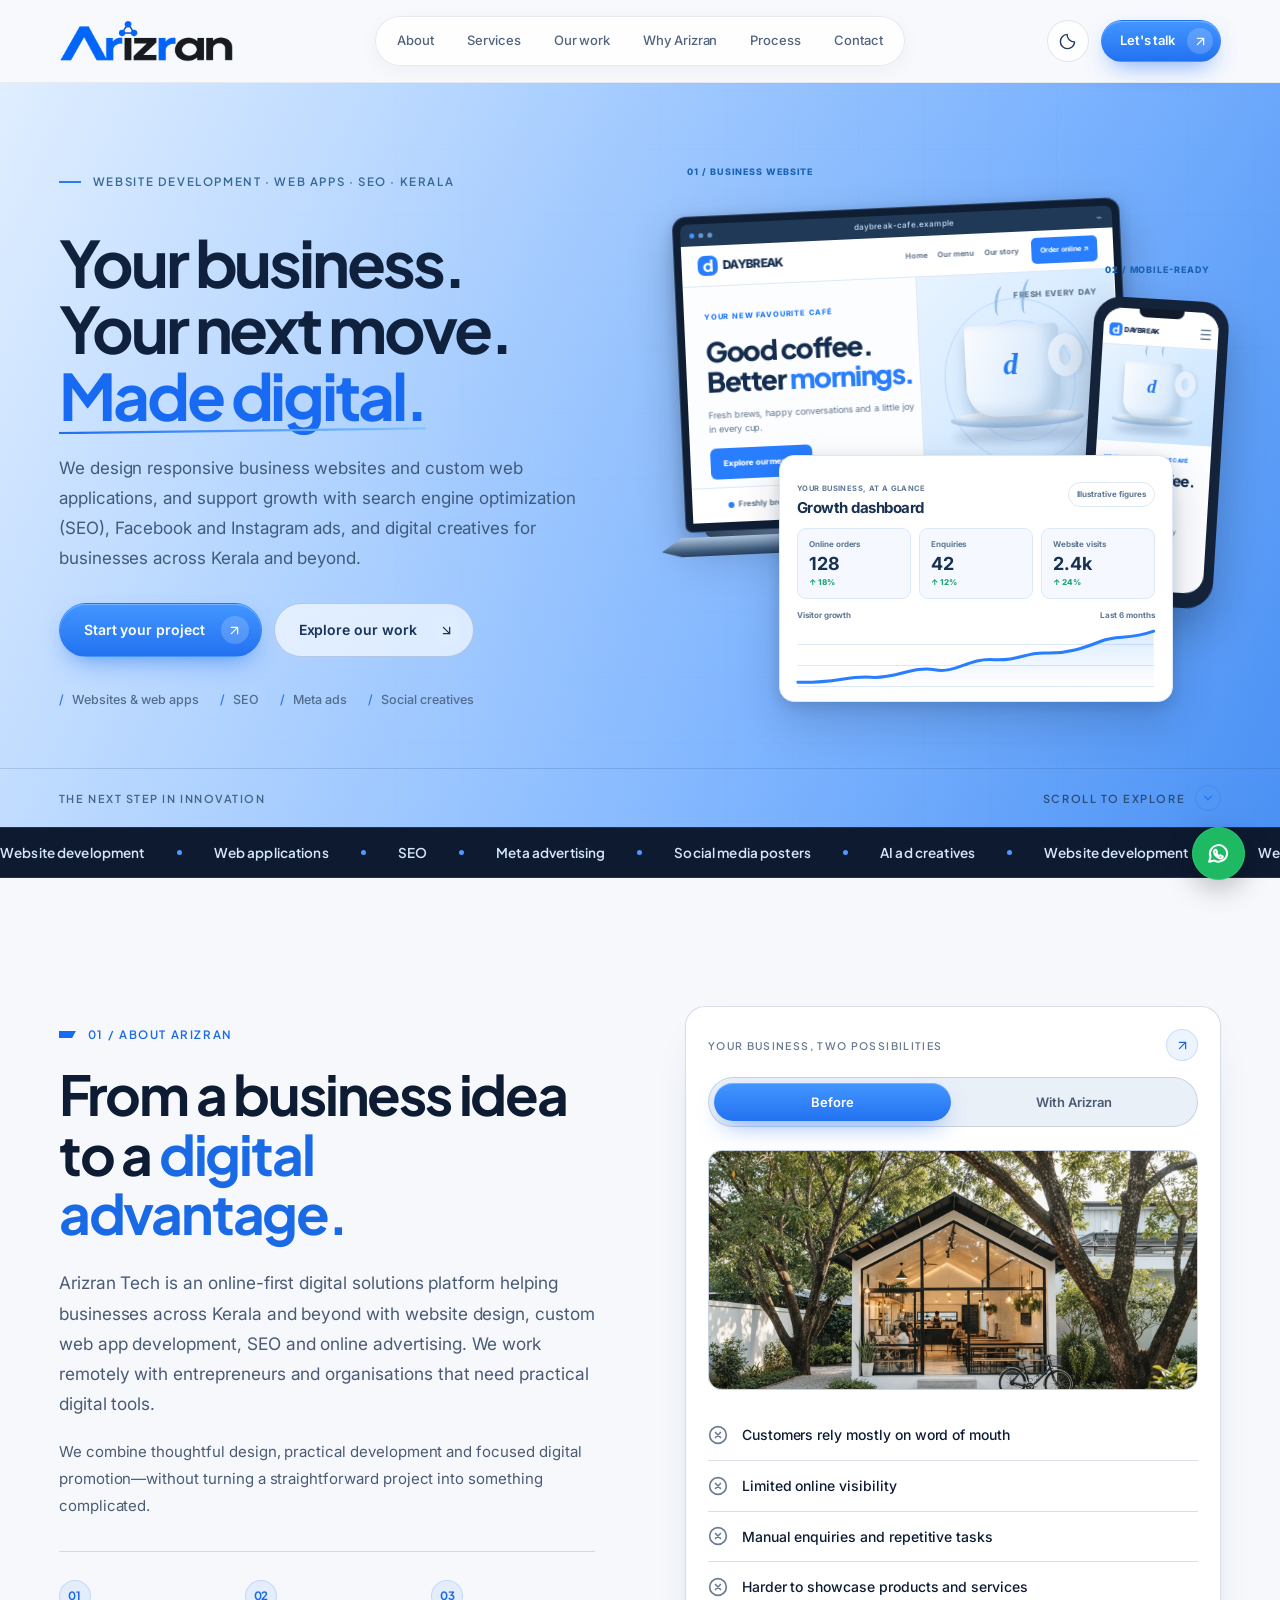
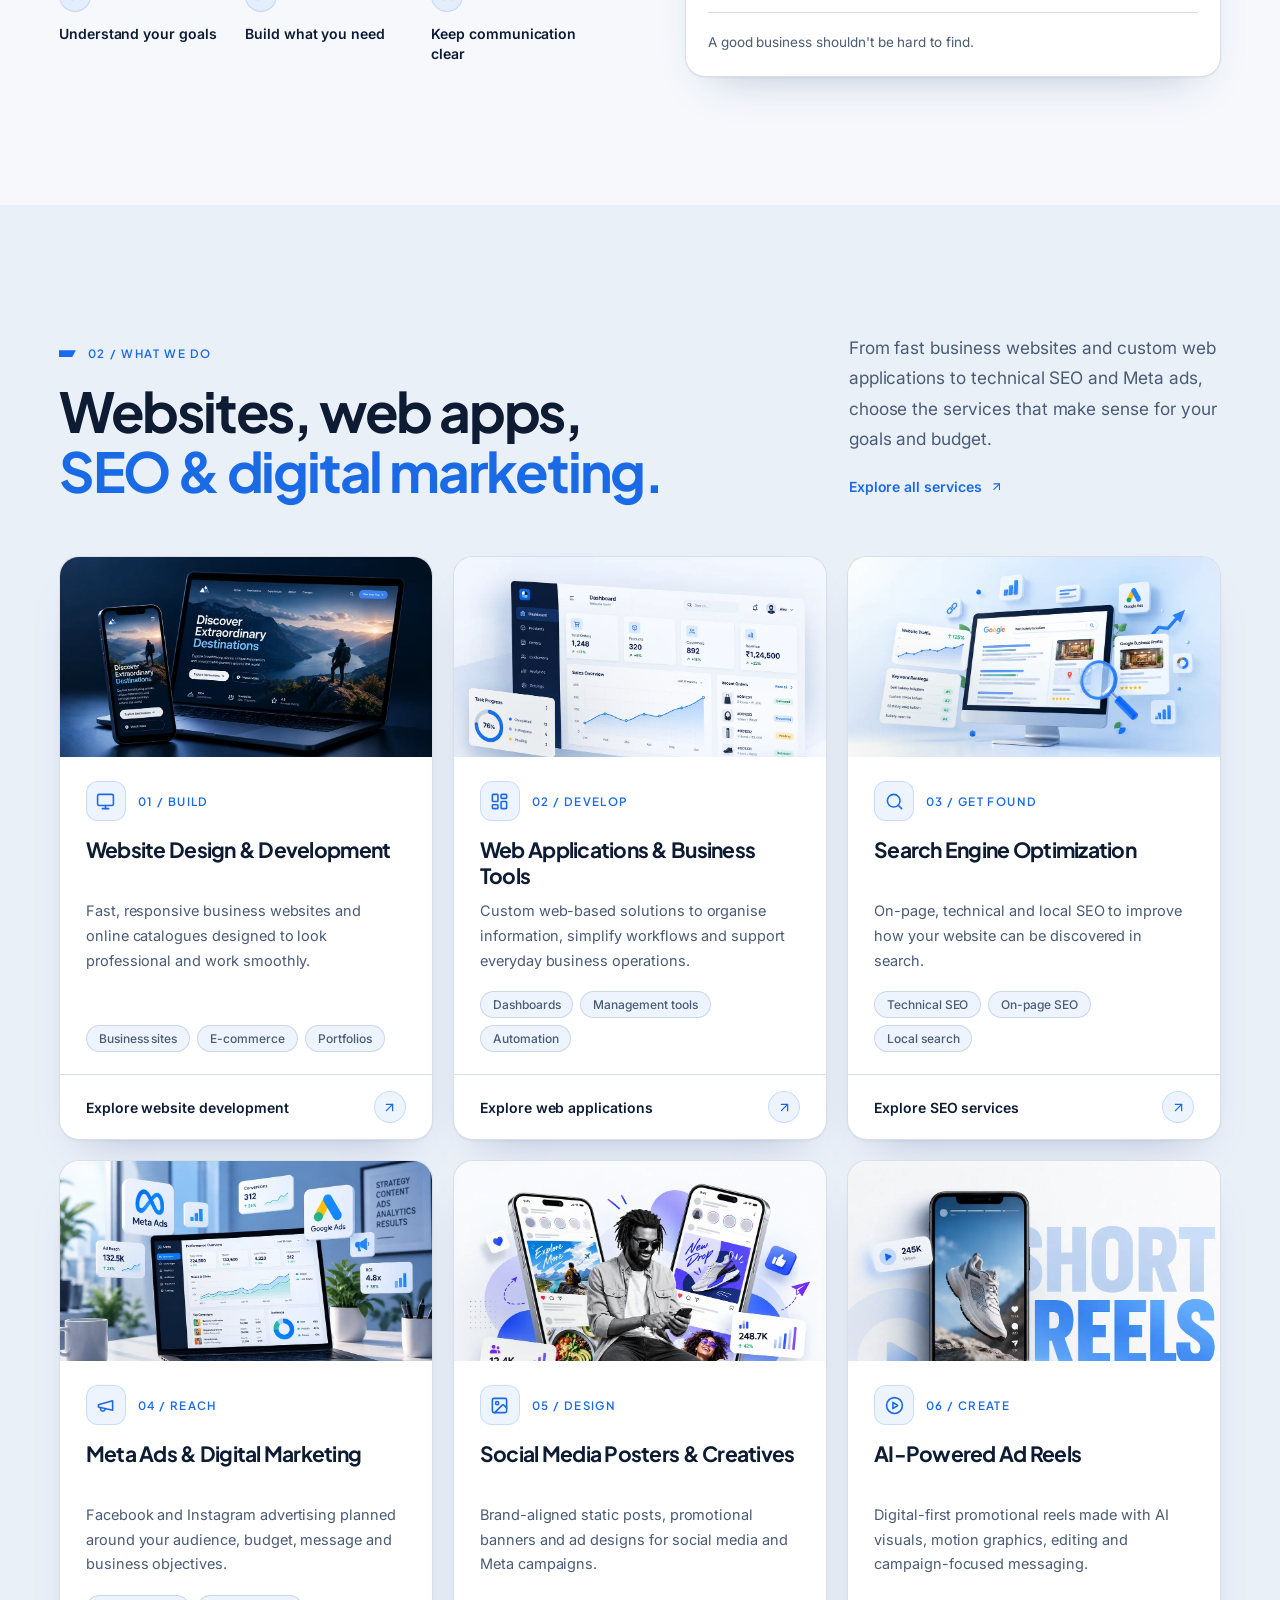
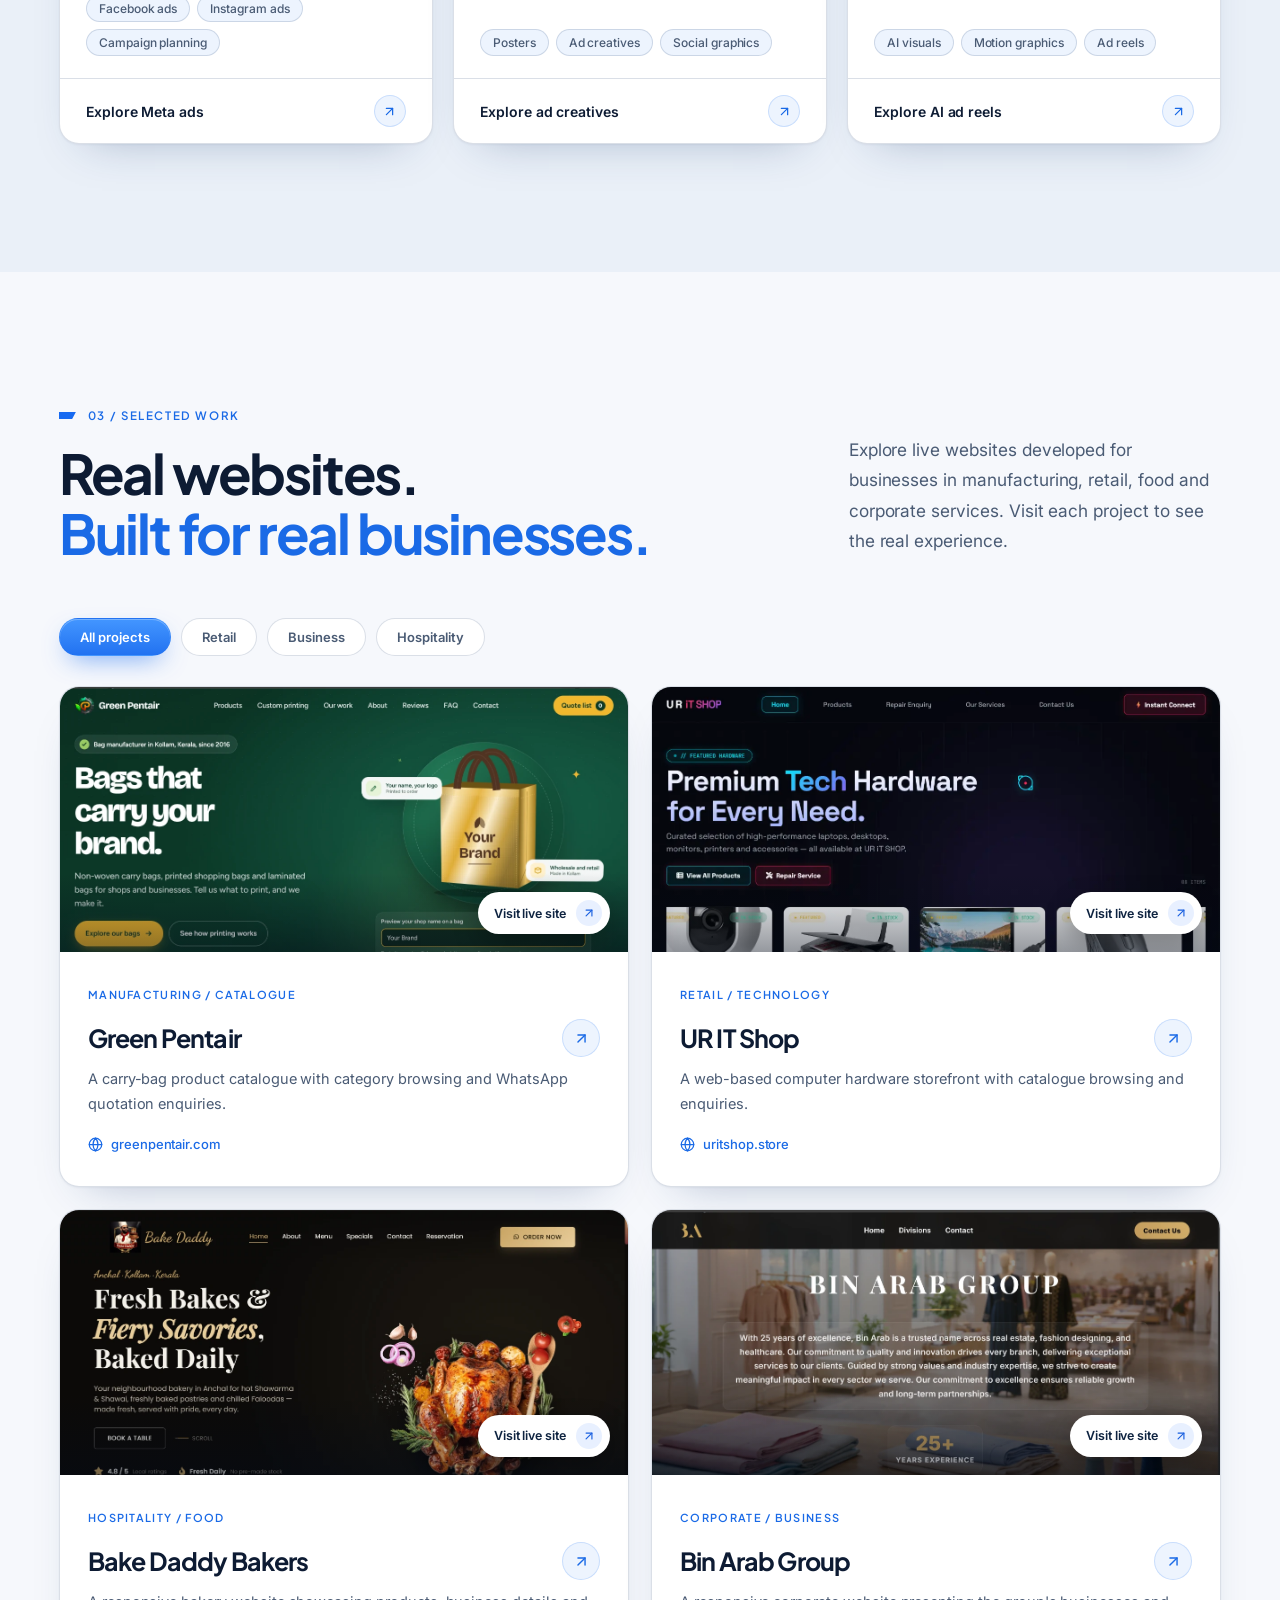
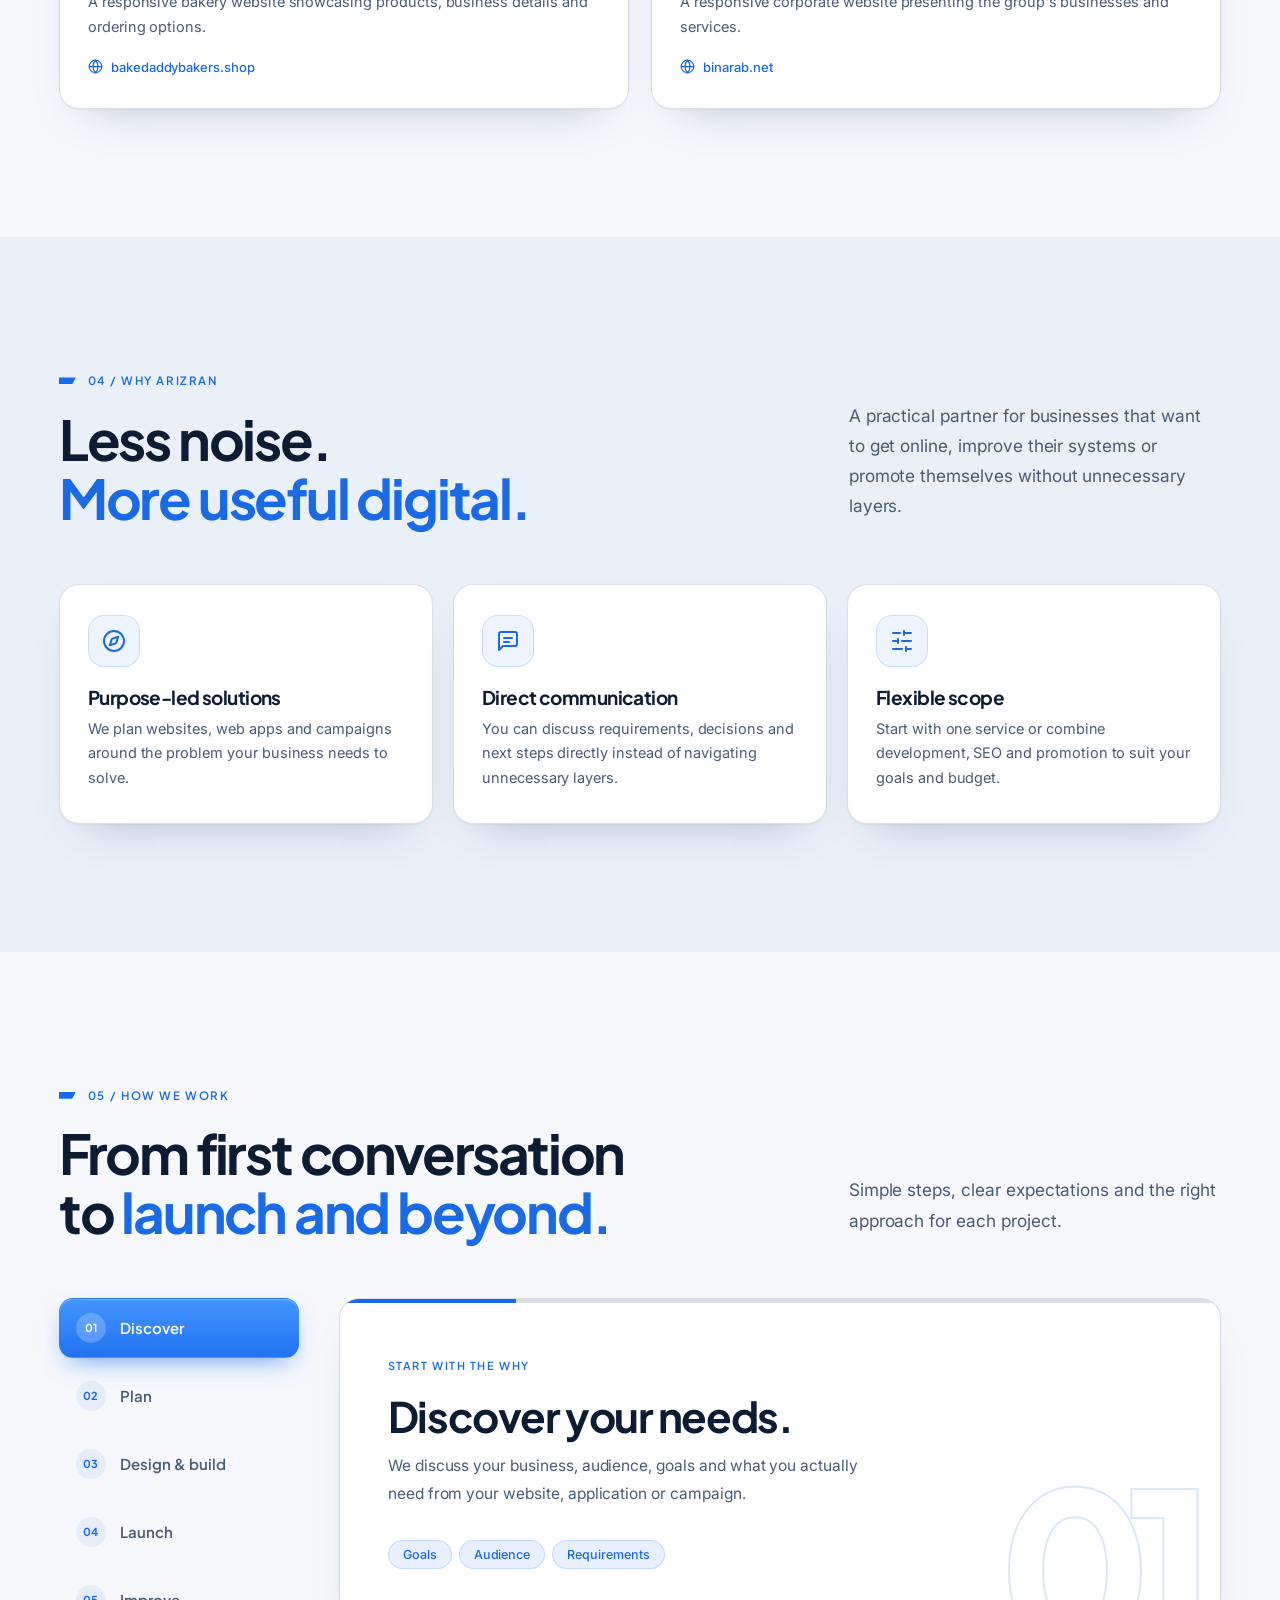
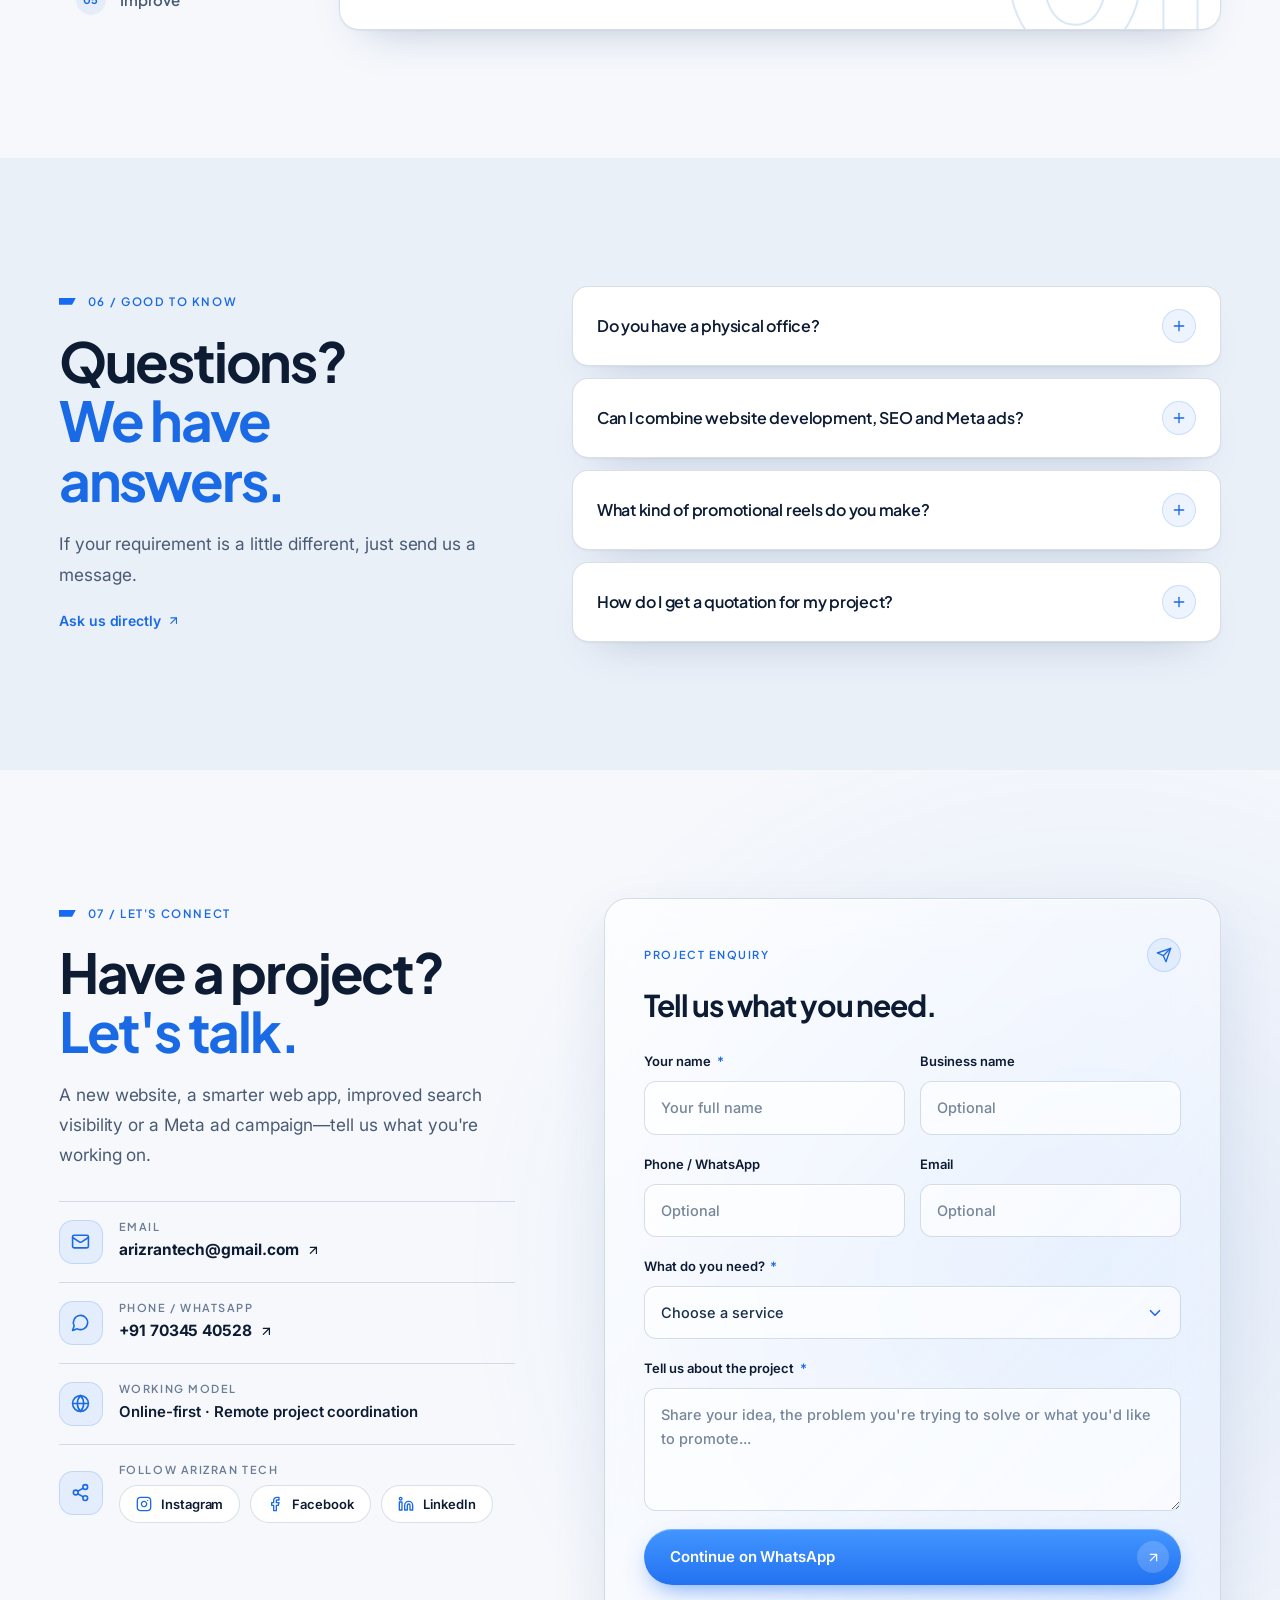
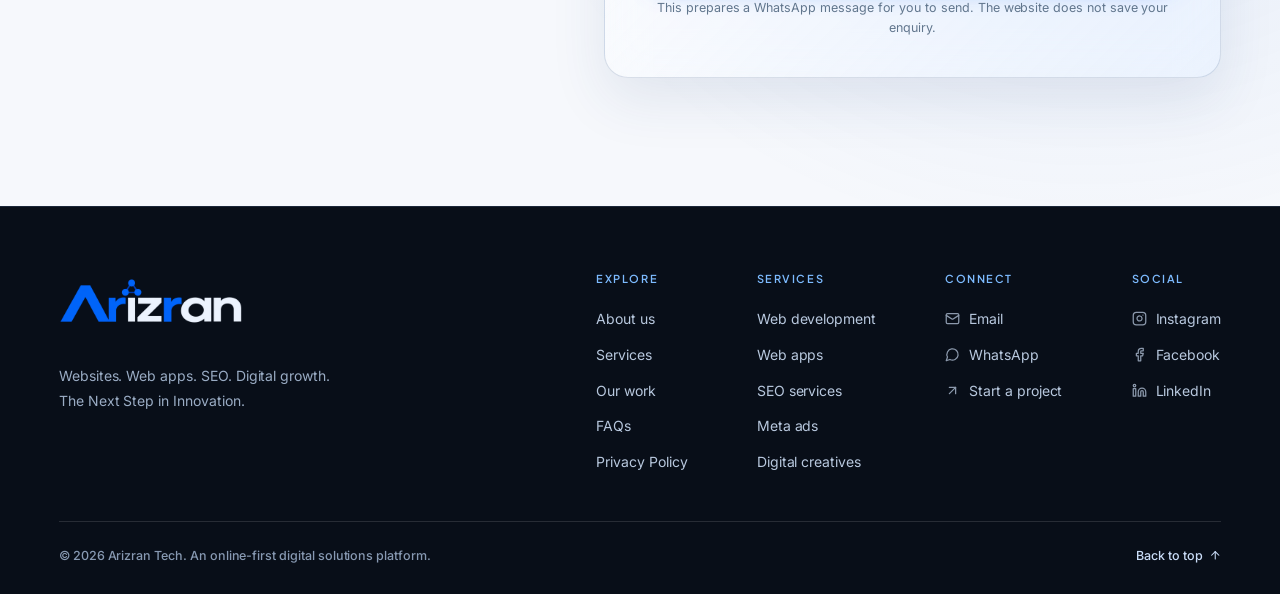
==== commit 956e0cfc: "Set light theme as default across website" ====
--- a/index.html
+++ b/index.html
@@ -1,5 +1,5 @@
 <!doctype html>
-<html data-theme="dark" lang="en-IN">
+<html data-theme="light" lang="en-IN">
 <head><script async="" src="https://www.googletagmanager.com/gtag/js?id=G-8PNWGNS64S"></script><script>window.dataLayer = window.dataLayer || [];
 function gtag(){dataLayer.push(arguments);}
 gtag('js', new Date());
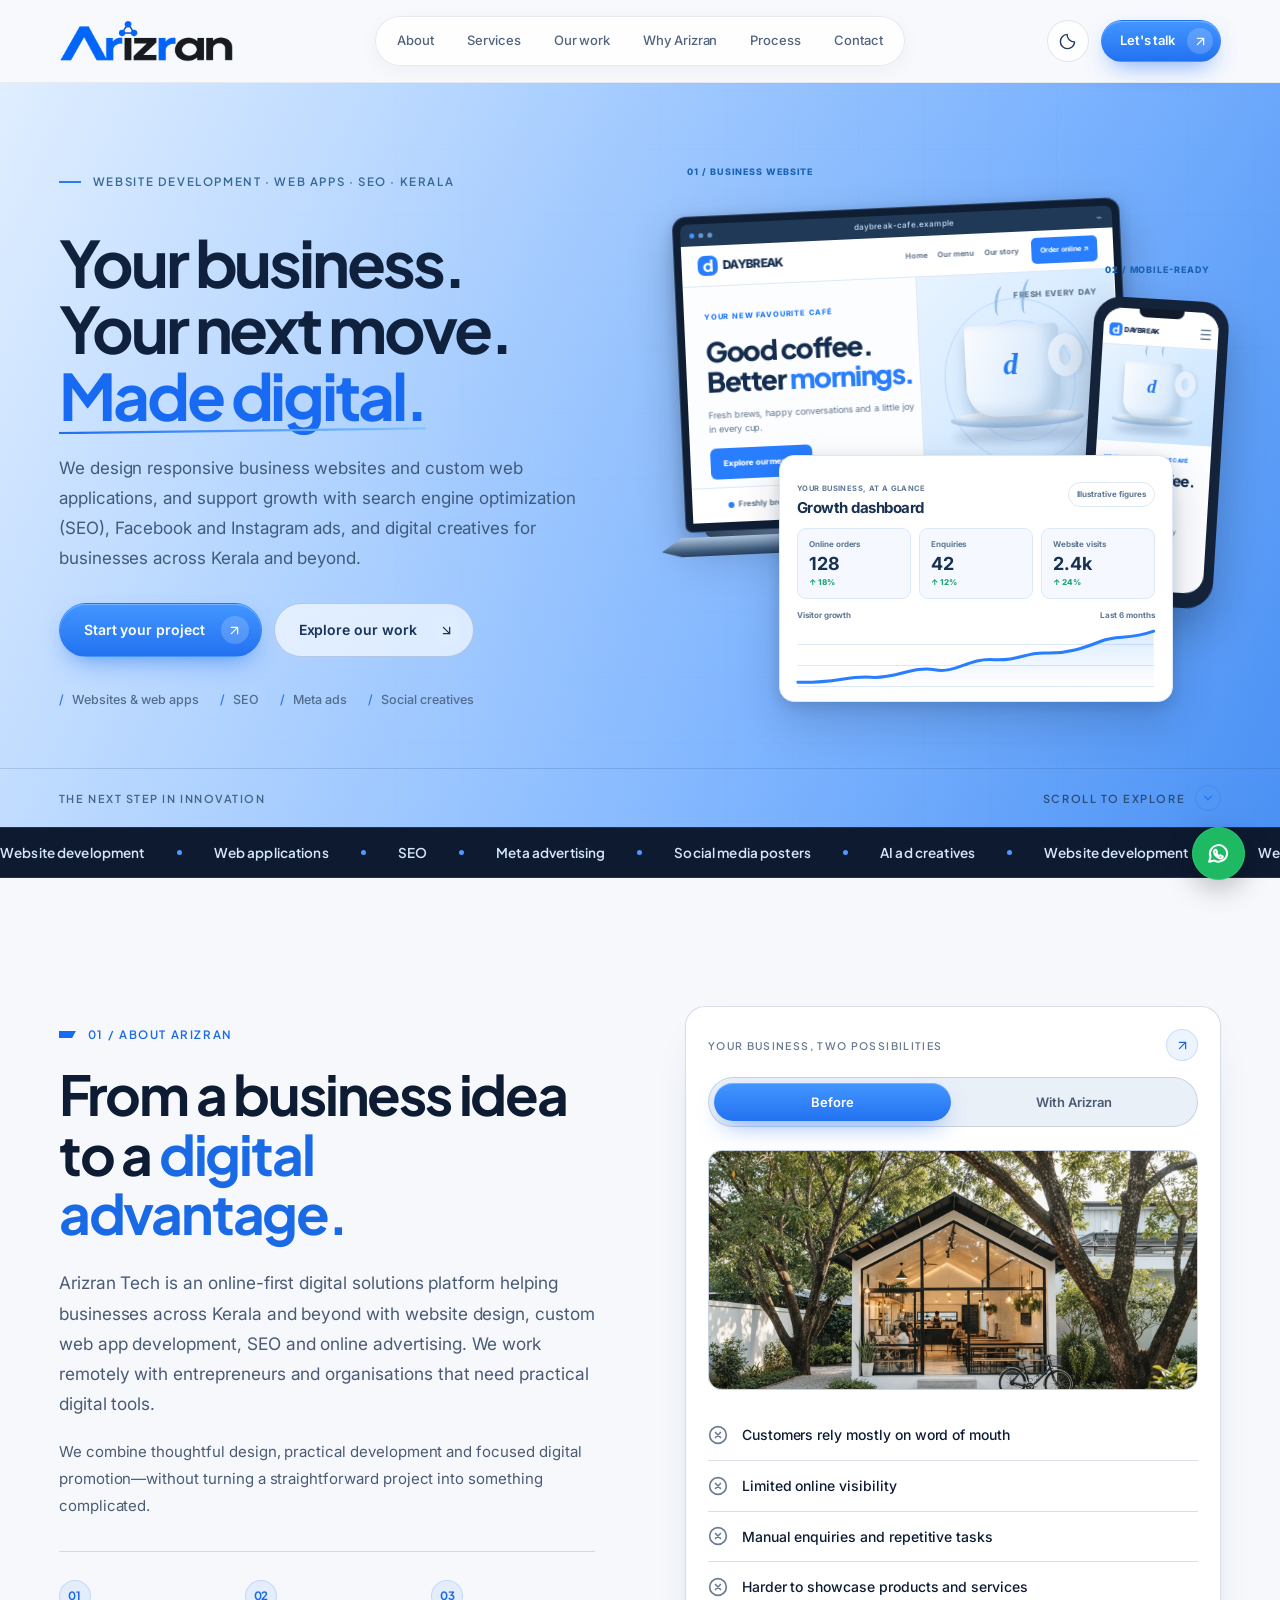
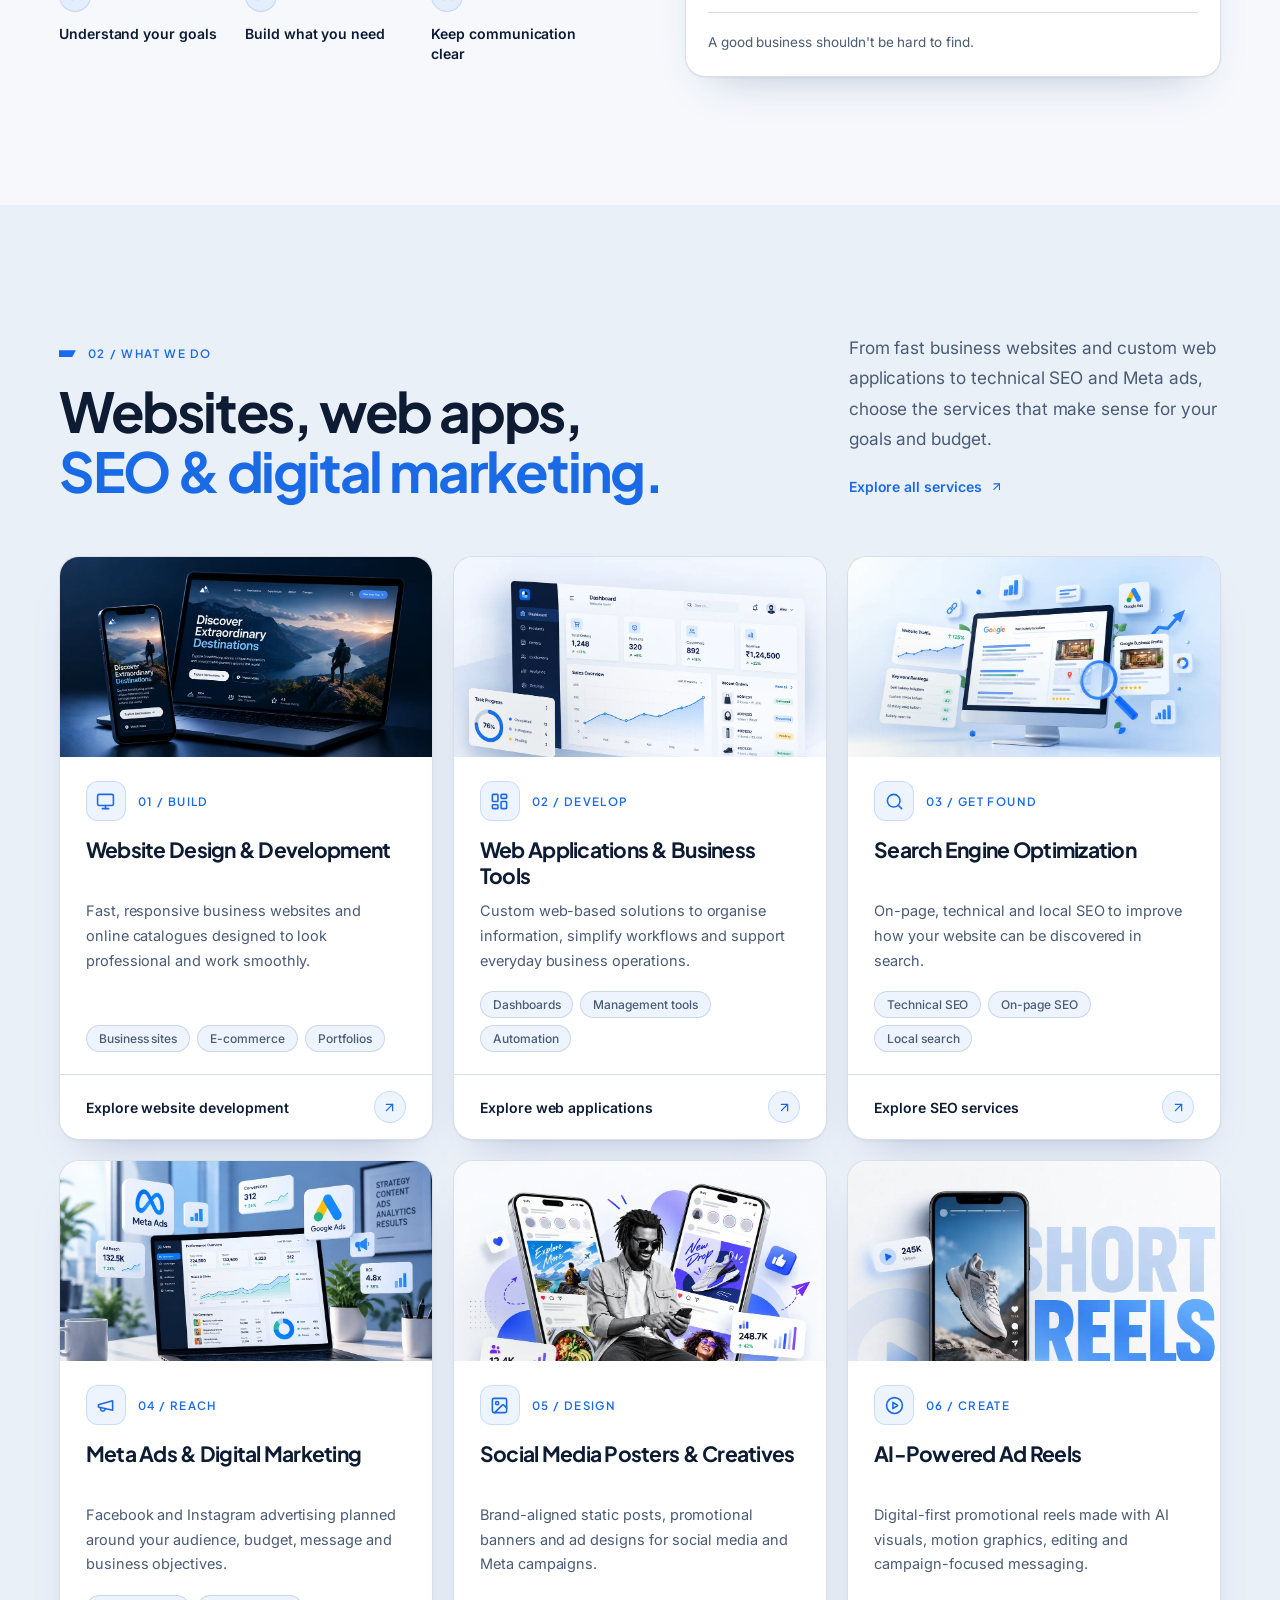
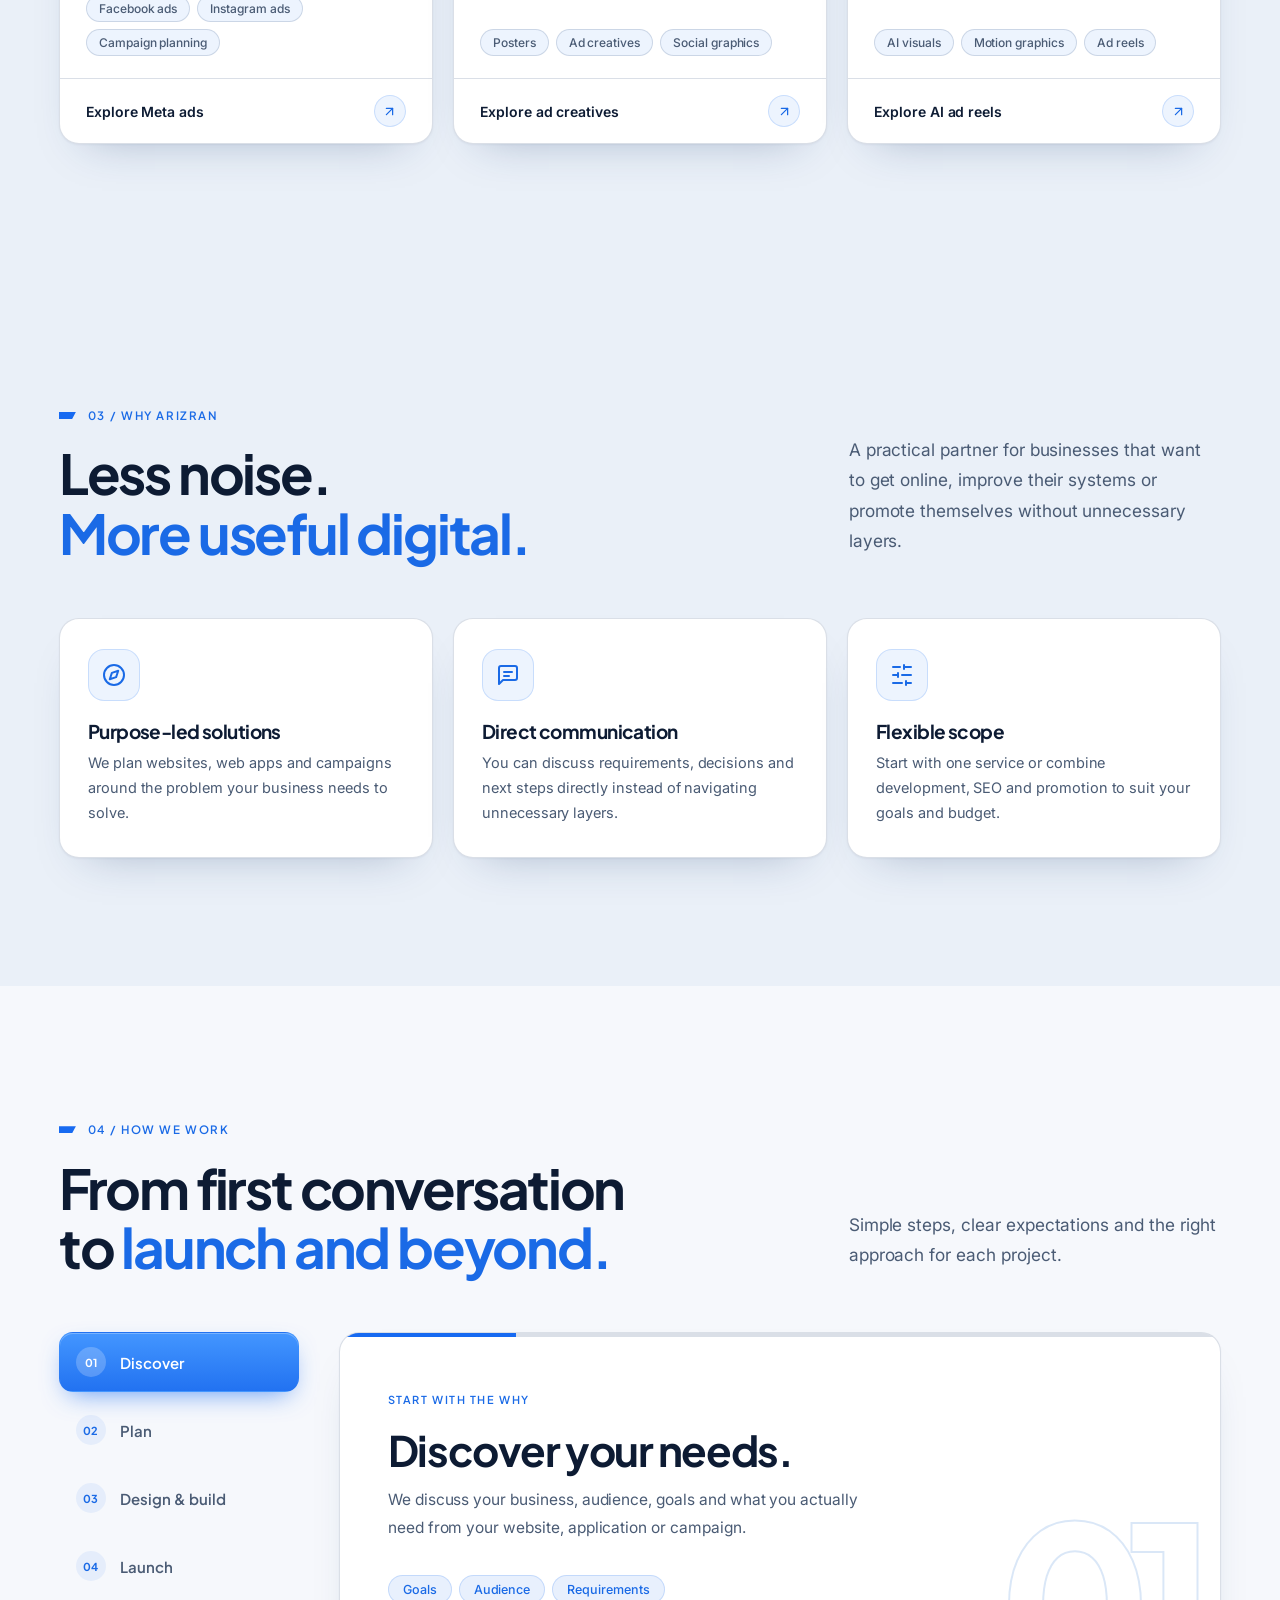
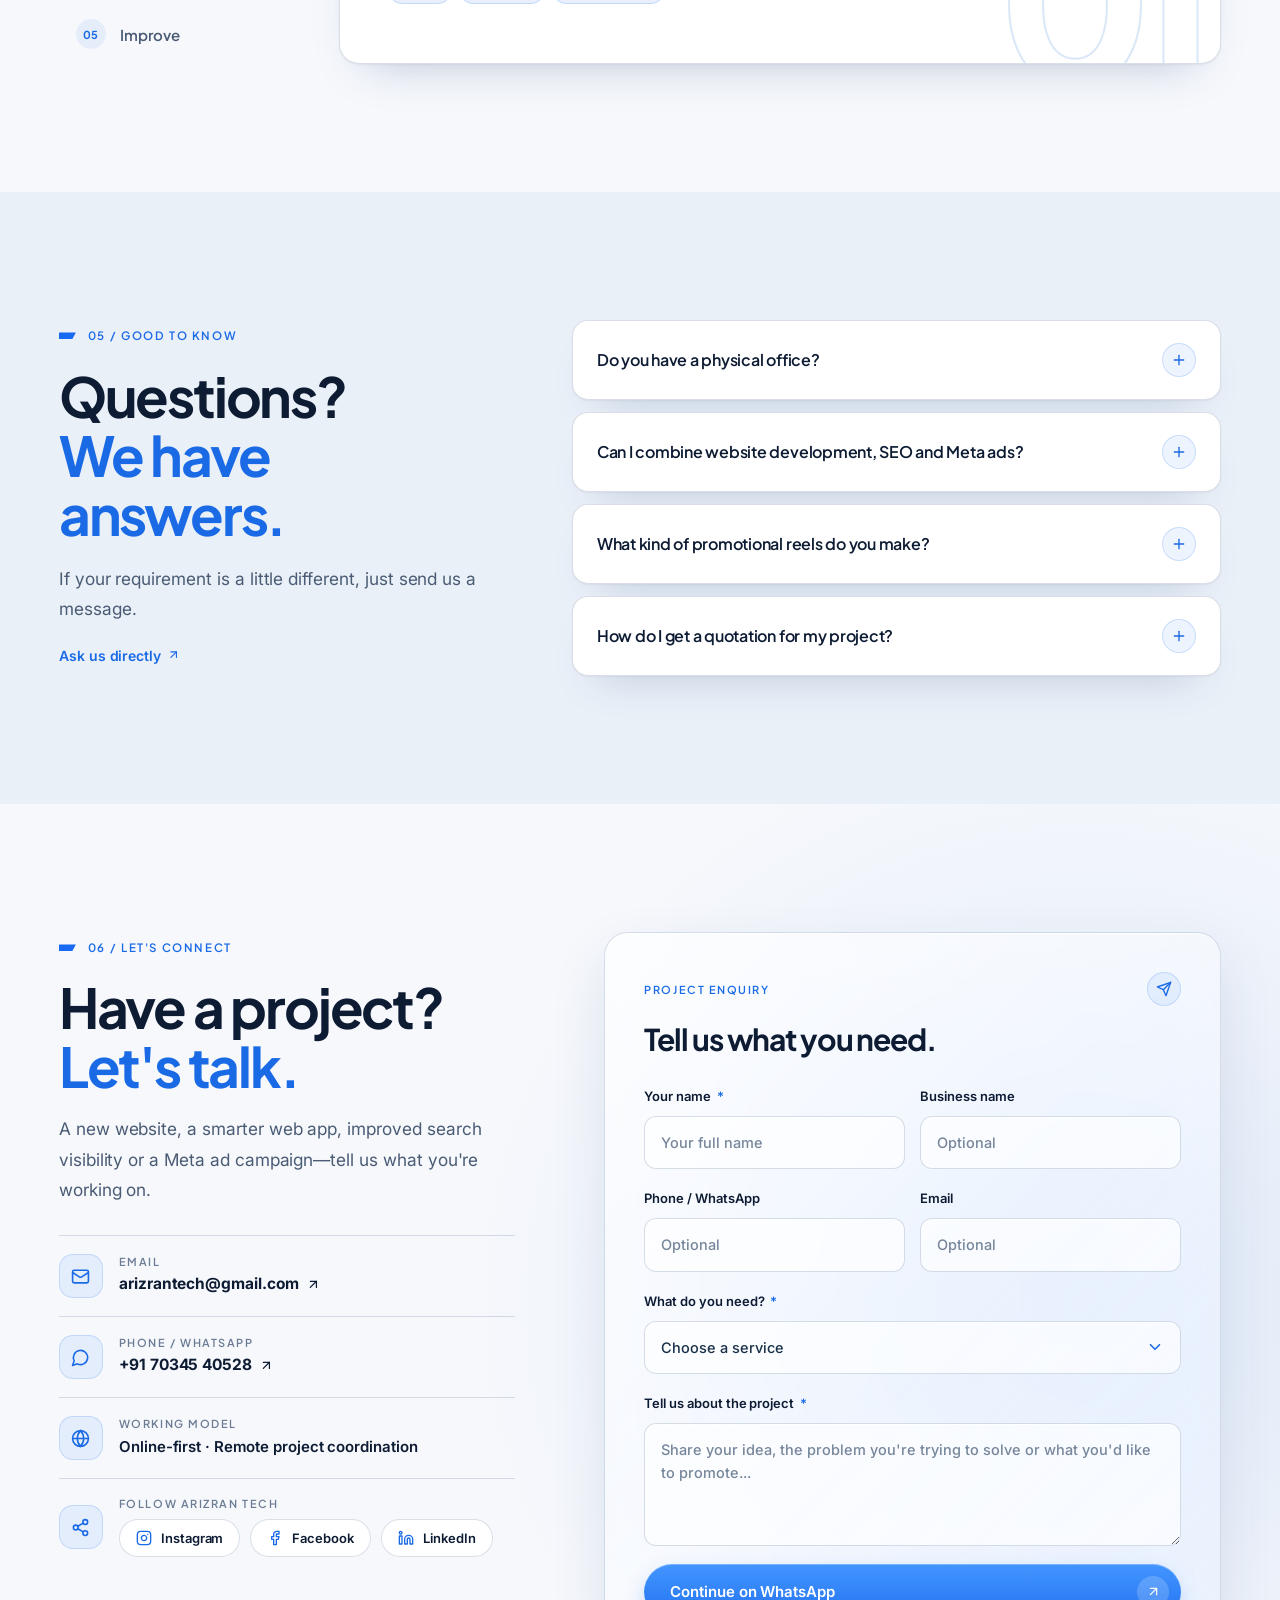
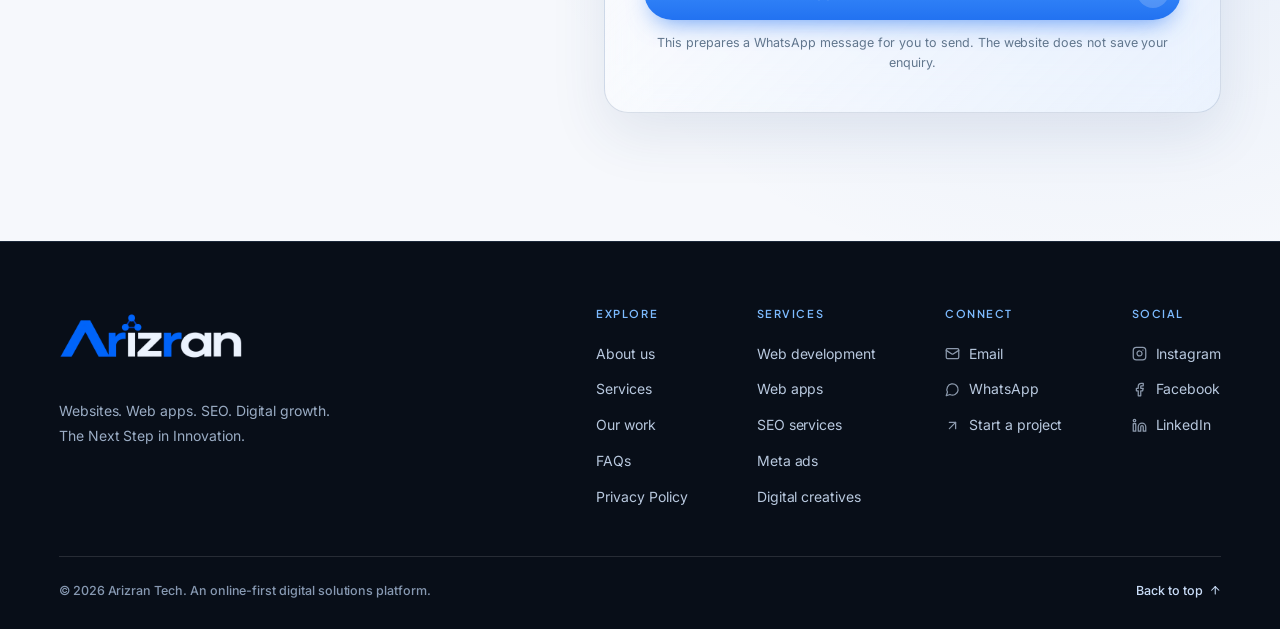
==== commit 8cd02d3c: "Update website content" ====
--- a/index.html
+++ b/index.html
@@ -322,27 +322,19 @@
 <article class="service-card reveal"><div aria-hidden="true" class="service-visual reel-visual"><img alt="" class="organic-image" decoding="async" loading="lazy" src="assets/service-reels.webp"/></div><span class="service-label"><i aria-hidden="true" class="icon-chip"><svg aria-hidden="true" class="ico" focusable="false"><use href="#i-play"></use></svg></i>06 / CREATE</span><h3>AI-Powered Ad Reels</h3><p>Digital-first promotional reels made with AI visuals, motion graphics, editing and campaign-focused messaging.</p><div class="service-tags"><span>AI visuals</span><span>Motion graphics</span><span>Ad reels</span></div><a href="https://www.arizrantech.com/services/digital-marketing/#content-creation">Explore AI ad reels <span aria-hidden="true" class="btn-ico"><svg aria-hidden="true" class="ico" focusable="false"><use href="#i-arrow-up-right"></use></svg></span></a></article>
 </div>
 </div>
-</section><section class="section work-section" id="work">
-<div class="wrap"><div class="section-heading reveal"><div><span class="eyebrow">03 / SELECTED WORK</span><h2>Real websites.<br/><em>Built for real businesses.</em></h2></div><p class="lead">Explore live websites developed for businesses in manufacturing, retail, food and corporate services. Visit each project to see the real experience.</p></div><div aria-label="Filter portfolio" class="project-filters reveal" role="group"><button aria-pressed="true" class="active" data-filter="all" type="button">All projects</button><button aria-pressed="false" data-filter="retail" type="button">Retail</button><button aria-pressed="false" data-filter="business" type="button">Business</button><button aria-pressed="false" data-filter="hospitality" type="button">Hospitality</button></div>
-<div class="portfolio-grid" id="portfolio-grid">
-<article class="project-card reveal featured" data-category="business"><a aria-label="Visit Green Pentair website" class="project-visual pv-green" href="https://www.greenpentair.com/" rel="noopener noreferrer" target="_blank"><img alt="Screenshot of the live Green Pentair website homepage" class="project-real-image" decoding="async" height="663" loading="lazy" src="assets/greenpentair.webp" width="1265"/><span class="project-open">Visit live site <svg aria-hidden="true" class="ico" focusable="false"><use href="#i-arrow-up-right"></use></svg></span></a><div class="project-copy"><span>MANUFACTURING / CATALOGUE</span><h3>Green Pentair <a aria-label="Open Green Pentair" href="https://www.greenpentair.com/" rel="noopener noreferrer" target="_blank"><svg aria-hidden="true" class="ico" focusable="false"><use href="#i-arrow-up-right"></use></svg></a></h3><p>A carry-bag product catalogue with category browsing and WhatsApp quotation enquiries.</p><small>greenpentair.com</small></div></article>
-<article class="project-card reveal" data-category="retail"><a aria-label="Visit UR IT Shop website" class="project-visual pv-ur" href="https://www.uritshop.store/" rel="noopener noreferrer" target="_blank"><img alt="Screenshot of the live UR IT Shop website homepage" class="project-real-image" decoding="async" height="487" loading="lazy" src="assets/uritshop.webp" width="1267"/><span class="project-open">Visit live site <svg aria-hidden="true" class="ico" focusable="false"><use href="#i-arrow-up-right"></use></svg></span></a><div class="project-copy"><span>RETAIL / TECHNOLOGY</span><h3>UR IT Shop <a aria-label="Open UR IT Shop" href="https://www.uritshop.store/" rel="noopener noreferrer" target="_blank"><svg aria-hidden="true" class="ico" focusable="false"><use href="#i-arrow-up-right"></use></svg></a></h3><p>A web-based computer hardware storefront with catalogue browsing and enquiries.</p><small>uritshop.store</small></div></article>
-<article class="project-card reveal" data-category="hospitality"><a aria-label="Visit Bake Daddy Bakers website" class="project-visual pv-bake" href="https://bakedaddybakers.shop/" rel="noopener noreferrer" target="_blank"><img alt="Screenshot of the live Bake Daddy Bakers website homepage" class="project-real-image" decoding="async" height="655" loading="lazy" src="assets/bakedaddy.webp" width="1279"/><span class="project-open">Visit live site <svg aria-hidden="true" class="ico" focusable="false"><use href="#i-arrow-up-right"></use></svg></span></a><div class="project-copy"><span>HOSPITALITY / FOOD</span><h3>Bake Daddy Bakers <a aria-label="Open Bake Daddy Bakers" href="https://bakedaddybakers.shop/" rel="noopener noreferrer" target="_blank"><svg aria-hidden="true" class="ico" focusable="false"><use href="#i-arrow-up-right"></use></svg></a></h3><p>A responsive bakery website showcasing products, business details and ordering options.</p><small>bakedaddybakers.shop</small></div></article>
-<article class="project-card reveal" data-category="business"><a aria-label="Visit Bin Arab Group website" class="project-visual pv-bin" href="https://www.binarab.net/" rel="noopener noreferrer" target="_blank"><img alt="Screenshot of the live Bin Arab Group website homepage" class="project-real-image" decoding="async" height="663" loading="lazy" src="assets/binarabgroups.webp" width="1269"/><span class="project-open">Visit live site <svg aria-hidden="true" class="ico" focusable="false"><use href="#i-arrow-up-right"></use></svg></span></a><div class="project-copy"><span>CORPORATE / BUSINESS</span><h3>Bin Arab Group <a aria-label="Open Bin Arab Group" href="https://www.binarab.net/" rel="noopener noreferrer" target="_blank"><svg aria-hidden="true" class="ico" focusable="false"><use href="#i-arrow-up-right"></use></svg></a></h3><p>A responsive corporate website presenting the group's businesses and services.</p><small>binarab.net</small></div></article>
-</div>
-</div>
 </section>
+
 <section class="section approach-section section-alt" id="approach">
 <div class="wrap">
-<div class="section-heading reveal"><div><span class="eyebrow">04 / WHY ARIZRAN</span><h2>Less noise.<br/><em>More useful digital.</em></h2></div><p class="lead">A practical partner for businesses that want to get online, improve their systems or promote themselves without unnecessary layers.</p></div>
+<div class="section-heading reveal"><div><span class="eyebrow">03 / WHY ARIZRAN</span><h2>Less noise.<br/><em>More useful digital.</em></h2></div><p class="lead">A practical partner for businesses that want to get online, improve their systems or promote themselves without unnecessary layers.</p></div>
 <div class="reasons-grid"><div class="reason reveal"><span aria-hidden="true"><svg aria-hidden="true" class="ico" focusable="false"><use href="#i-compass"></use></svg></span><h3>Purpose-led solutions</h3><p>We plan websites, web apps and campaigns around the problem your business needs to solve.</p></div><div class="reason reveal"><span aria-hidden="true"><svg aria-hidden="true" class="ico" focusable="false"><use href="#i-chat"></use></svg></span><h3>Direct communication</h3><p>You can discuss requirements, decisions and next steps directly instead of navigating unnecessary layers.</p></div><div class="reason reveal"><span aria-hidden="true"><svg aria-hidden="true" class="ico" focusable="false"><use href="#i-sliders"></use></svg></span><h3>Flexible scope</h3><p>Start with one service or combine development, SEO and promotion to suit your goals and budget.</p></div></div>
 </div>
 </section>
 <section class="section process-section" id="process">
-<div class="wrap"><div class="section-heading reveal"><div><span class="eyebrow">05 / HOW WE WORK</span><h2>From first conversation<br/>to <em>launch and beyond.</em></h2></div><p class="lead">Simple steps, clear expectations and the right approach for each project.</p></div><div class="process-layout reveal"><div aria-label="Project process steps" class="process-tabs" role="group"><button aria-pressed="true" class="active" data-step="0" type="button"><span>01</span> Discover</button><button aria-pressed="false" data-step="1" type="button"><span>02</span> Plan</button><button aria-pressed="false" data-step="2" type="button"><span>03</span> Design &amp; build</button><button aria-pressed="false" data-step="3" type="button"><span>04</span> Launch</button><button aria-pressed="false" data-step="4" type="button"><span>05</span> Improve</button></div><div class="process-detail"><div class="process-progress"><span id="process-progress-fill"></span></div><div class="process-number" id="process-number">01</div><span class="process-label" id="process-label">START WITH THE WHY</span><h3 id="process-title">Discover your needs.</h3><p id="process-description">We discuss your business, audience, goals and what you actually need from your website, application or campaign.</p><div class="process-keywords" id="process-keywords"><span>Goals</span><span>Audience</span><span>Requirements</span></div></div></div></div>
+<div class="wrap"><div class="section-heading reveal"><div><span class="eyebrow">04 / HOW WE WORK</span><h2>From first conversation<br/>to <em>launch and beyond.</em></h2></div><p class="lead">Simple steps, clear expectations and the right approach for each project.</p></div><div class="process-layout reveal"><div aria-label="Project process steps" class="process-tabs" role="group"><button aria-pressed="true" class="active" data-step="0" type="button"><span>01</span> Discover</button><button aria-pressed="false" data-step="1" type="button"><span>02</span> Plan</button><button aria-pressed="false" data-step="2" type="button"><span>03</span> Design &amp; build</button><button aria-pressed="false" data-step="3" type="button"><span>04</span> Launch</button><button aria-pressed="false" data-step="4" type="button"><span>05</span> Improve</button></div><div class="process-detail"><div class="process-progress"><span id="process-progress-fill"></span></div><div class="process-number" id="process-number">01</div><span class="process-label" id="process-label">START WITH THE WHY</span><h3 id="process-title">Discover your needs.</h3><p id="process-description">We discuss your business, audience, goals and what you actually need from your website, application or campaign.</p><div class="process-keywords" id="process-keywords"><span>Goals</span><span>Audience</span><span>Requirements</span></div></div></div></div>
 </section>
-<section class="section faq-section section-alt" id="faq"><div class="wrap faq-layout"><div class="reveal"><span class="eyebrow">06 / GOOD TO KNOW</span><h2>Questions?<br/><em>We have answers.</em></h2><p class="lead">If your requirement is a little different, just send us a message.</p><a class="text-link" href="#contact">Ask us directly <svg aria-hidden="true" class="ico ico-inline" focusable="false"><use href="#i-arrow-up-right"></use></svg></a></div><div class="faq-list reveal"><details><summary>Do you have a physical office?<span aria-hidden="true" class="faq-ico"><svg aria-hidden="true" class="ico" focusable="false"><use href="#i-plus"></use></svg></span></summary><p>Arizran Tech currently works as an online-first digital solutions platform. Project discussions and coordination take place remotely.</p></details><details><summary>Can I combine website development, SEO and Meta ads?<span aria-hidden="true" class="faq-ico"><svg aria-hidden="true" class="ico" focusable="false"><use href="#i-plus"></use></svg></span></summary><p>Yes. Services can be arranged individually or as a tailored combination based on your business needs, priorities and budget.</p></details><details><summary>What kind of promotional reels do you make?<span aria-hidden="true" class="faq-ico"><svg aria-hidden="true" class="ico" focusable="false"><use href="#i-plus"></use></svg></span></summary><p>Our digital reels use AI-assisted visuals, motion graphics, editing and promotional messaging. We discuss the creative approach before starting.</p></details><details><summary>How do I get a quotation for my project?<span aria-hidden="true" class="faq-ico"><svg aria-hidden="true" class="ico" focusable="false"><use href="#i-plus"></use></svg></span></summary><p>Share your requirements through our contact form or WhatsApp. We discuss the scope and features before providing an estimate.</p></details></div></div></section>
-<section class="section contact-section" id="contact"><div class="wrap contact-layout"><div class="contact-left reveal"><span class="eyebrow">07 / LET'S CONNECT</span><h2>Have a project?<br/><em>Let's talk.</em></h2><p class="lead">A new website, a smarter web app, improved search visibility or a Meta ad campaign—tell us what you're working on.</p><div class="contact-item"><i aria-hidden="true" class="icon-chip"><svg aria-hidden="true" class="ico" focusable="false"><use href="#i-mail"></use></svg></i><span>EMAIL</span><a href="mailto:arizrantech@gmail.com">arizrantech@gmail.com <svg aria-hidden="true" class="ico ico-inline" focusable="false"><use href="#i-arrow-up-right"></use></svg></a></div><div class="contact-item"><i aria-hidden="true" class="icon-chip"><svg aria-hidden="true" class="ico" focusable="false"><use href="#i-message"></use></svg></i><span>PHONE / WHATSAPP</span><a href="https://wa.me/917034540528?text=Hi%20Arizran%20Tech%2C%20I%20would%20like%20to%20discuss%20a%20project." rel="noopener noreferrer" target="_blank">+91 70345 40528 <svg aria-hidden="true" class="ico ico-inline" focusable="false"><use href="#i-arrow-up-right"></use></svg></a></div><div class="contact-item"><i aria-hidden="true" class="icon-chip"><svg aria-hidden="true" class="ico" focusable="false"><use href="#i-globe"></use></svg></i><span>WORKING MODEL</span><p>Online-first · Remote project coordination</p></div><div class="contact-item"><i aria-hidden="true" class="icon-chip"><svg aria-hidden="true" class="ico" focusable="false"><use href="#i-share"></use></svg></i><span>FOLLOW ARIZRAN TECH</span><div class="contact-socials"><a aria-label="Arizran Tech on Instagram" href="https://www.instagram.com/arizrantech/" rel="noopener noreferrer" target="_blank"><svg aria-hidden="true" class="ico" focusable="false"><use href="#i-instagram"></use></svg>Instagram</a><a aria-label="Arizran Tech on Facebook" href="https://www.facebook.com/profile.php?id=61595785553308" rel="noopener noreferrer" target="_blank"><svg aria-hidden="true" class="ico" focusable="false"><use href="#i-facebook"></use></svg>Facebook</a><a aria-label="Arizran Tech on LinkedIn" href="https://www.linkedin.com/company/arizran-tech" rel="noopener noreferrer" target="_blank"><svg aria-hidden="true" class="ico" focusable="false"><use href="#i-linkedin"></use></svg>LinkedIn</a></div></div></div>
+<section class="section faq-section section-alt" id="faq"><div class="wrap faq-layout"><div class="reveal"><span class="eyebrow">05 / GOOD TO KNOW</span><h2>Questions?<br/><em>We have answers.</em></h2><p class="lead">If your requirement is a little different, just send us a message.</p><a class="text-link" href="#contact">Ask us directly <svg aria-hidden="true" class="ico ico-inline" focusable="false"><use href="#i-arrow-up-right"></use></svg></a></div><div class="faq-list reveal"><details><summary>Do you have a physical office?<span aria-hidden="true" class="faq-ico"><svg aria-hidden="true" class="ico" focusable="false"><use href="#i-plus"></use></svg></span></summary><p>Arizran Tech currently works as an online-first digital solutions platform. Project discussions and coordination take place remotely.</p></details><details><summary>Can I combine website development, SEO and Meta ads?<span aria-hidden="true" class="faq-ico"><svg aria-hidden="true" class="ico" focusable="false"><use href="#i-plus"></use></svg></span></summary><p>Yes. Services can be arranged individually or as a tailored combination based on your business needs, priorities and budget.</p></details><details><summary>What kind of promotional reels do you make?<span aria-hidden="true" class="faq-ico"><svg aria-hidden="true" class="ico" focusable="false"><use href="#i-plus"></use></svg></span></summary><p>Our digital reels use AI-assisted visuals, motion graphics, editing and promotional messaging. We discuss the creative approach before starting.</p></details><details><summary>How do I get a quotation for my project?<span aria-hidden="true" class="faq-ico"><svg aria-hidden="true" class="ico" focusable="false"><use href="#i-plus"></use></svg></span></summary><p>Share your requirements through our contact form or WhatsApp. We discuss the scope and features before providing an estimate.</p></details></div></div></section>
+<section class="section contact-section" id="contact"><div class="wrap contact-layout"><div class="contact-left reveal"><span class="eyebrow">06 / LET'S CONNECT</span><h2>Have a project?<br/><em>Let's talk.</em></h2><p class="lead">A new website, a smarter web app, improved search visibility or a Meta ad campaign—tell us what you're working on.</p><div class="contact-item"><i aria-hidden="true" class="icon-chip"><svg aria-hidden="true" class="ico" focusable="false"><use href="#i-mail"></use></svg></i><span>EMAIL</span><a href="mailto:arizrantech@gmail.com">arizrantech@gmail.com <svg aria-hidden="true" class="ico ico-inline" focusable="false"><use href="#i-arrow-up-right"></use></svg></a></div><div class="contact-item"><i aria-hidden="true" class="icon-chip"><svg aria-hidden="true" class="ico" focusable="false"><use href="#i-message"></use></svg></i><span>PHONE / WHATSAPP</span><a href="https://wa.me/917034540528?text=Hi%20Arizran%20Tech%2C%20I%20would%20like%20to%20discuss%20a%20project." rel="noopener noreferrer" target="_blank">+91 70345 40528 <svg aria-hidden="true" class="ico ico-inline" focusable="false"><use href="#i-arrow-up-right"></use></svg></a></div><div class="contact-item"><i aria-hidden="true" class="icon-chip"><svg aria-hidden="true" class="ico" focusable="false"><use href="#i-globe"></use></svg></i><span>WORKING MODEL</span><p>Online-first · Remote project coordination</p></div><div class="contact-item"><i aria-hidden="true" class="icon-chip"><svg aria-hidden="true" class="ico" focusable="false"><use href="#i-share"></use></svg></i><span>FOLLOW ARIZRAN TECH</span><div class="contact-socials"><a aria-label="Arizran Tech on Instagram" href="https://www.instagram.com/arizrantech/" rel="noopener noreferrer" target="_blank"><svg aria-hidden="true" class="ico" focusable="false"><use href="#i-instagram"></use></svg>Instagram</a><a aria-label="Arizran Tech on Facebook" href="https://www.facebook.com/profile.php?id=61595785553308" rel="noopener noreferrer" target="_blank"><svg aria-hidden="true" class="ico" focusable="false"><use href="#i-facebook"></use></svg>Facebook</a><a aria-label="Arizran Tech on LinkedIn" href="https://www.linkedin.com/company/arizran-tech" rel="noopener noreferrer" target="_blank"><svg aria-hidden="true" class="ico" focusable="false"><use href="#i-linkedin"></use></svg>LinkedIn</a></div></div></div>
 <form class="contact-form reveal" id="contact-form"><div class="form-heading"><span>PROJECT ENQUIRY</span><span aria-hidden="true" class="fh-ico"><svg aria-hidden="true" class="ico" focusable="false"><use href="#i-send"></use></svg></span></div><h3>Tell us what you need.</h3><div class="form-row"><label>Your name <span>*</span><input autocomplete="name" maxlength="80" name="name" placeholder="Your full name" required="" type="text"/></label><label>Business name<input autocomplete="organization" maxlength="90" name="business" placeholder="Optional" type="text"/></label></div><div class="form-row"><label>Phone / WhatsApp<input autocomplete="tel" maxlength="30" name="phone" placeholder="Optional" type="tel"/></label><label>Email<input autocomplete="email" maxlength="140" name="email" placeholder="Optional" type="email"/></label></div><label>What do you need? <span>*</span><select name="service" required=""><option disabled="" selected="" value="">Choose a service</option><option>Website Design &amp; Development</option><option>Web Applications &amp; Business Tools</option><option>Search Engine Optimization</option><option>Meta Ads &amp; Digital Marketing</option><option>Social Media Posters &amp; Creatives</option><option>AI-Powered Ad Reels</option><option>Multiple services</option><option>Not sure yet</option></select></label><label>Tell us about the project <span>*</span><textarea maxlength="1800" name="message" placeholder="Share your idea, the problem you're trying to solve or what you'd like to promote..." required="" rows="4"></textarea></label><button class="btn btn-blue form-submit" type="submit">Continue on WhatsApp <span aria-hidden="true" class="btn-ico"><svg aria-hidden="true" class="ico" focusable="false"><use href="#i-arrow-up-right"></use></svg></span></button><p class="form-help" id="form-help">This prepares a WhatsApp message for you to send. The website does not save your enquiry.</p></form></div></section>
 </main>
 <footer class="footer">
